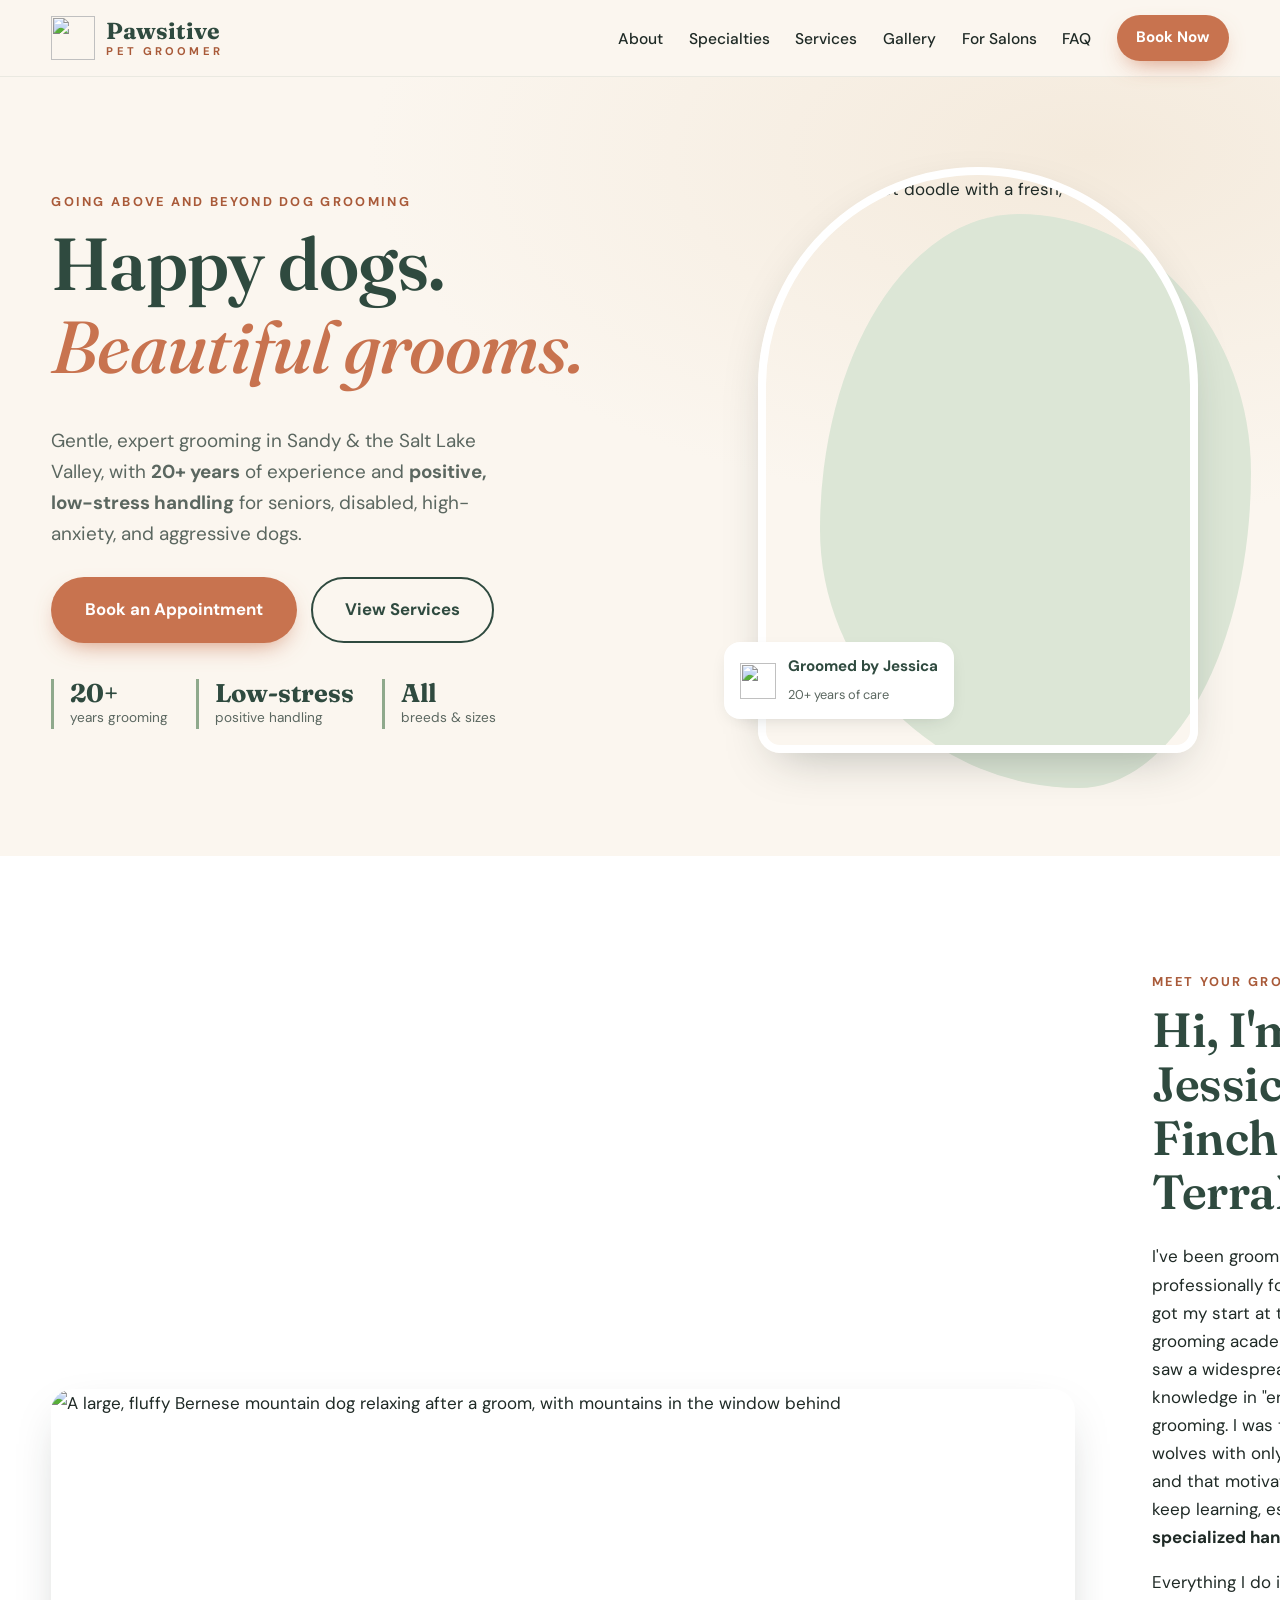
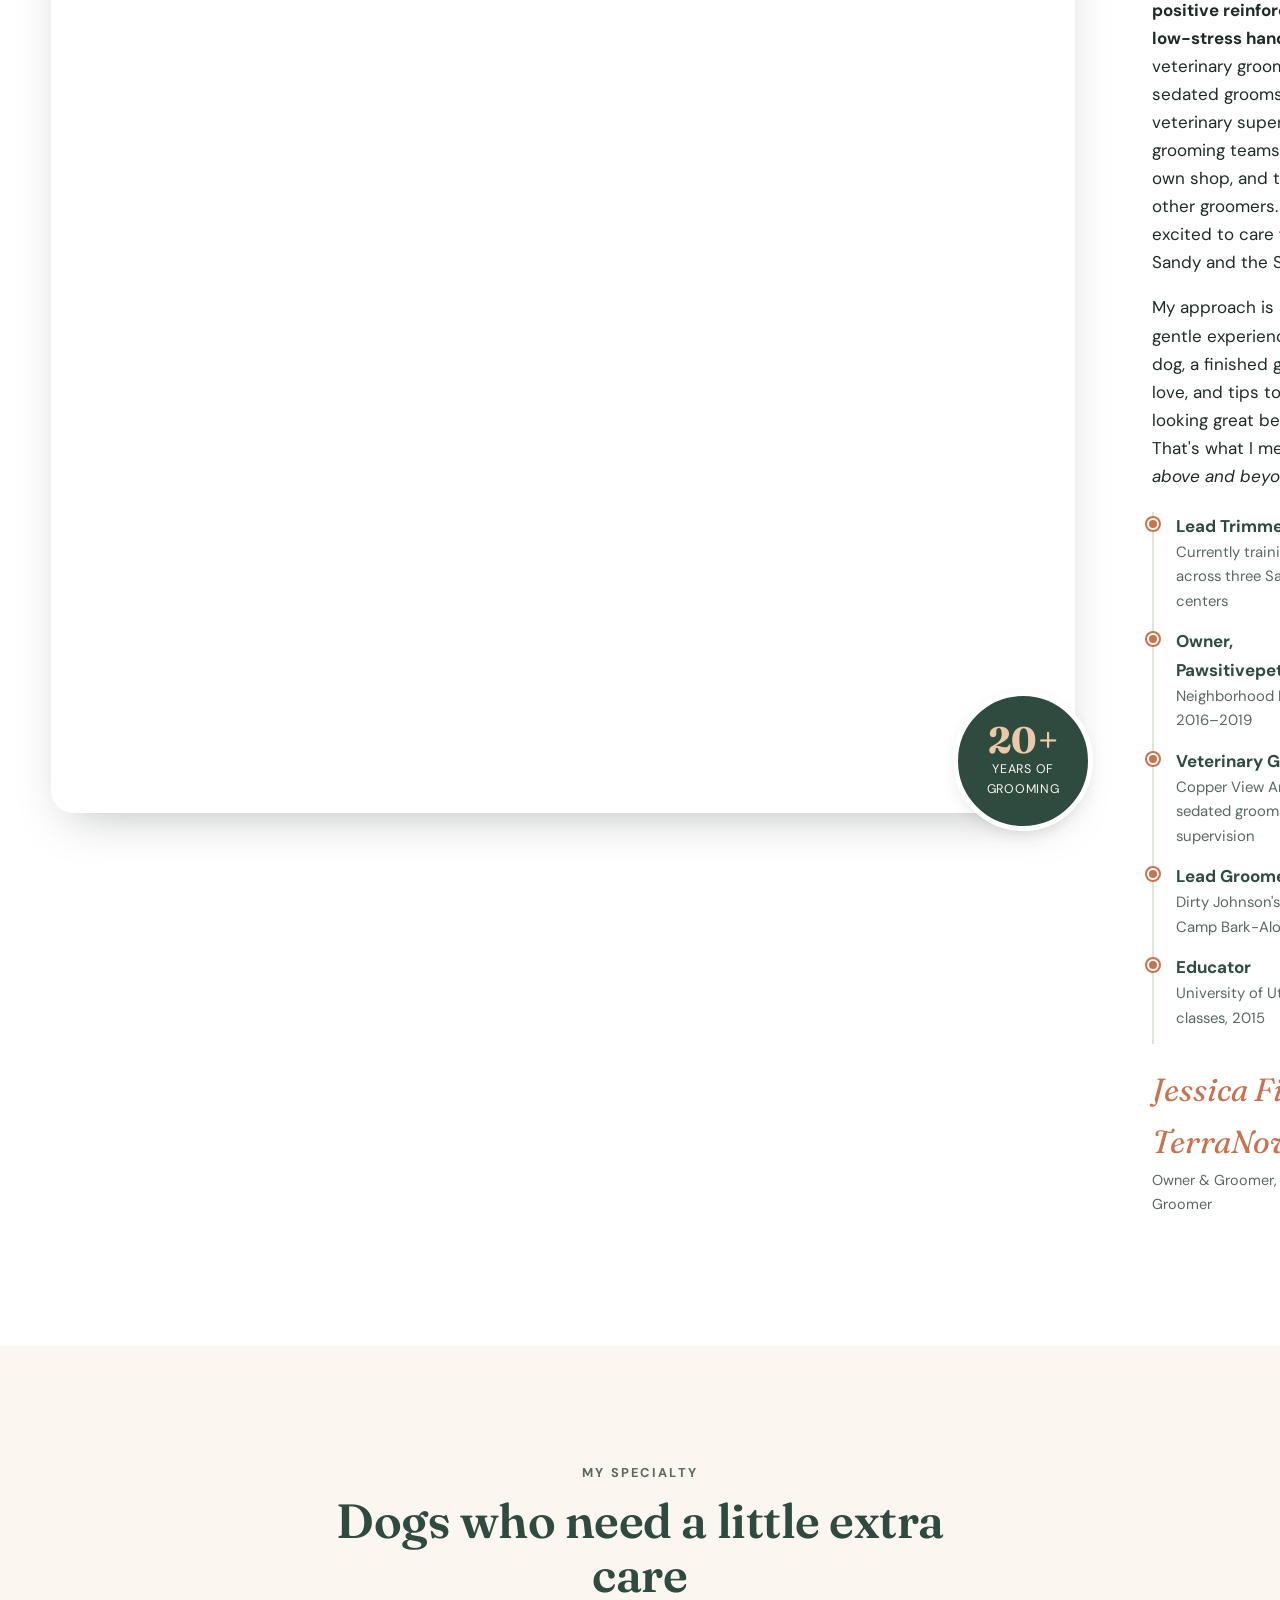
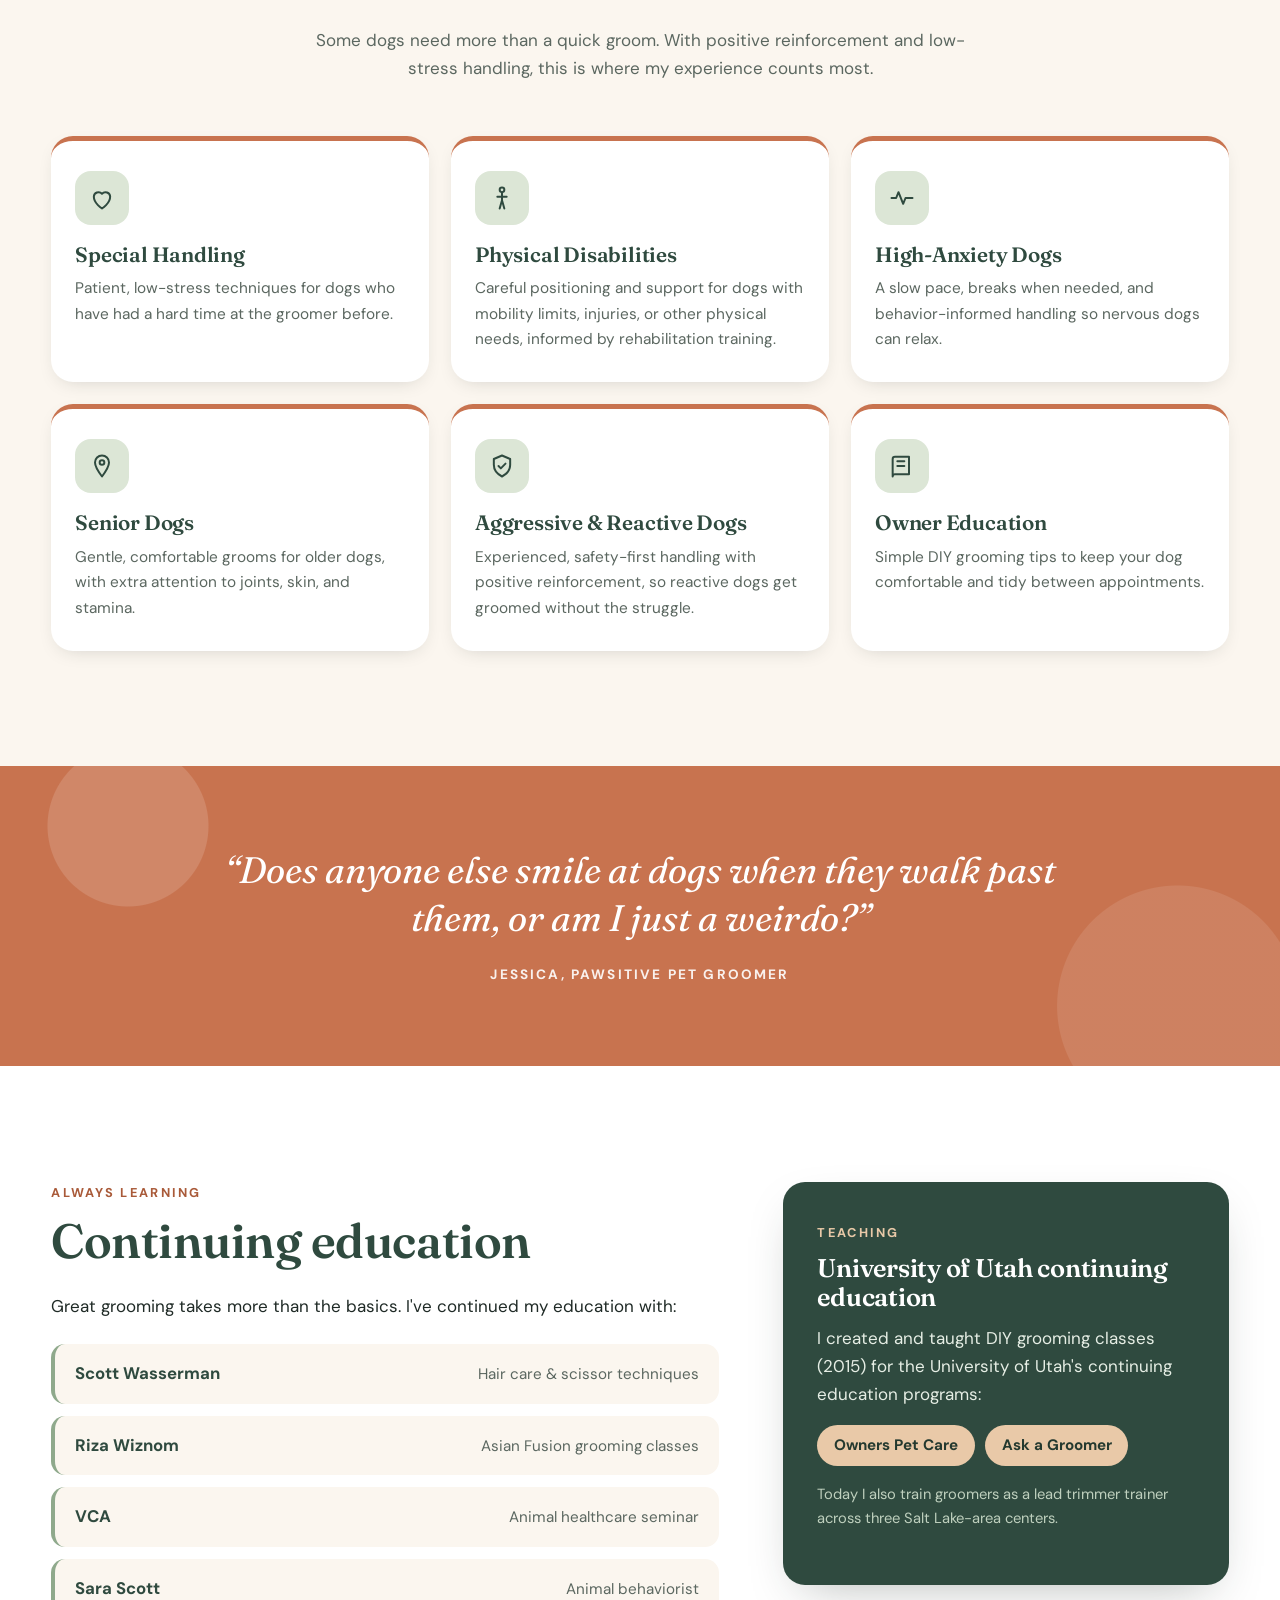
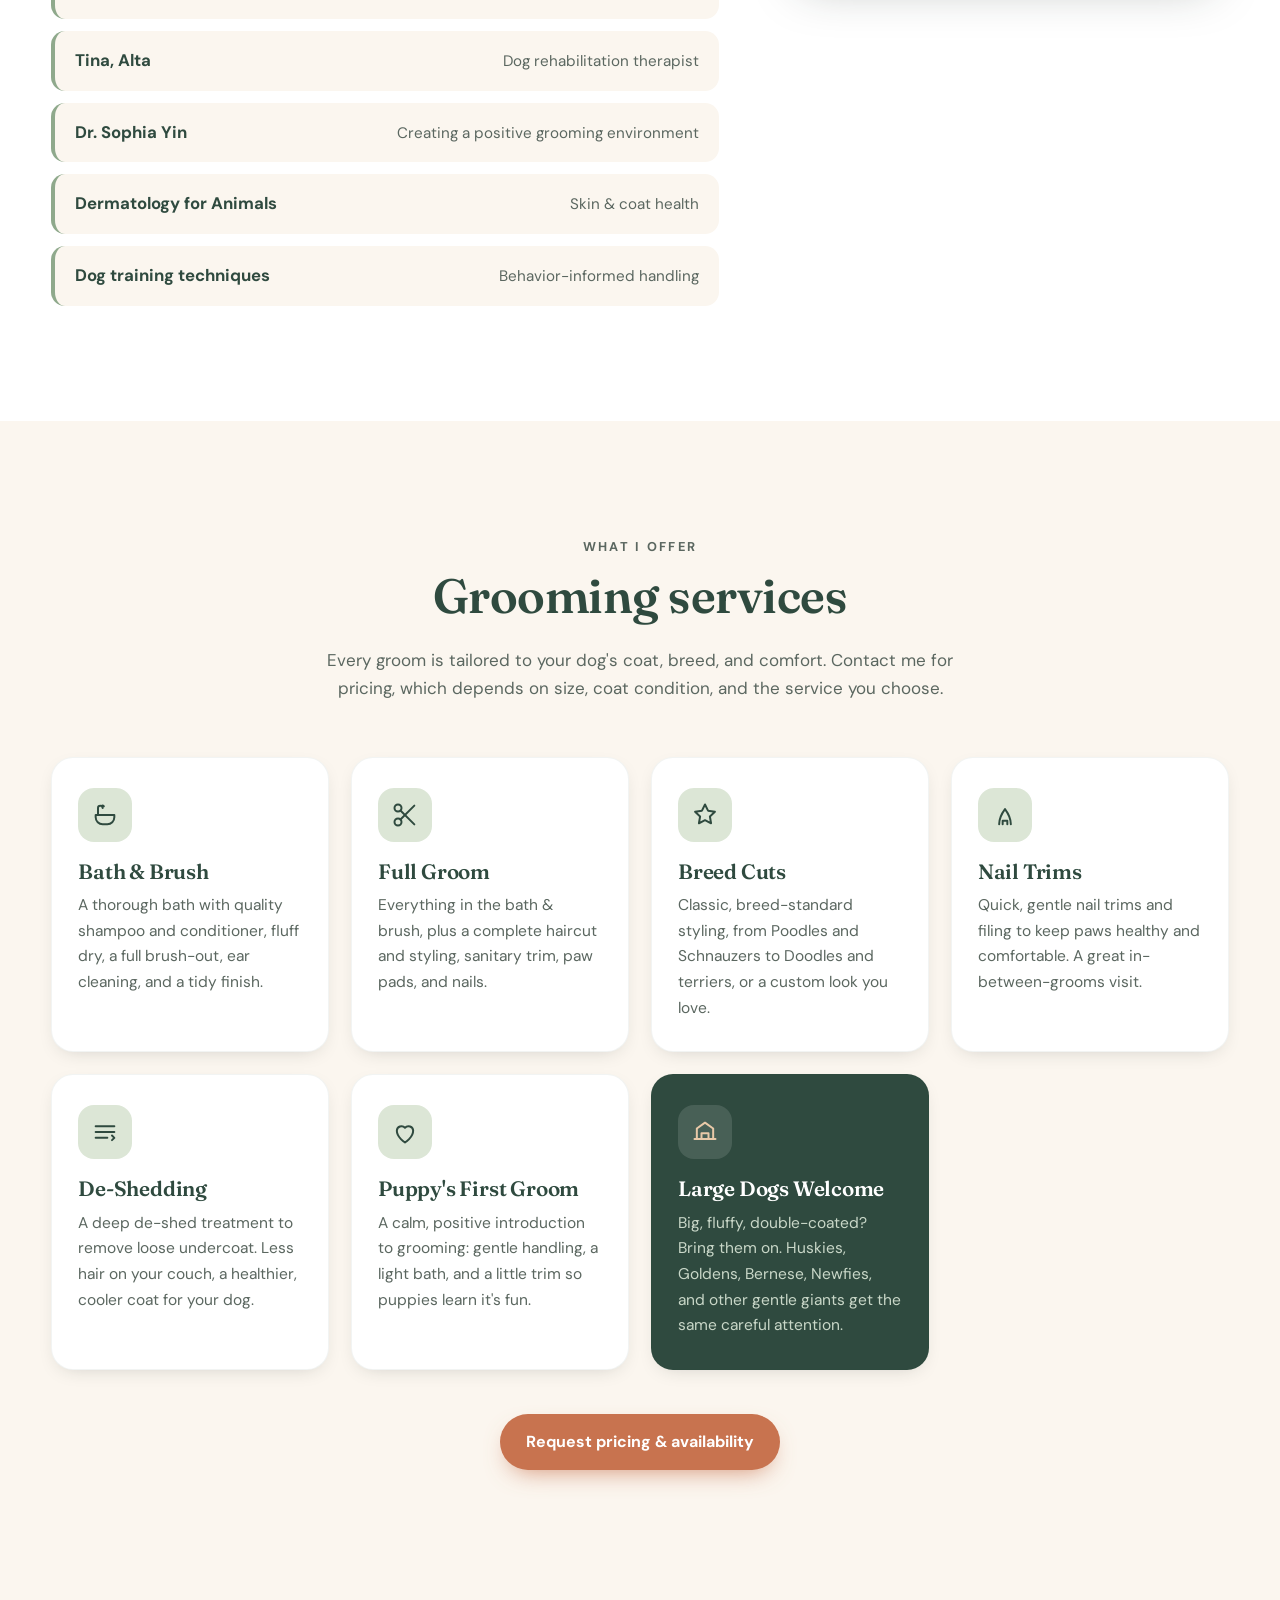
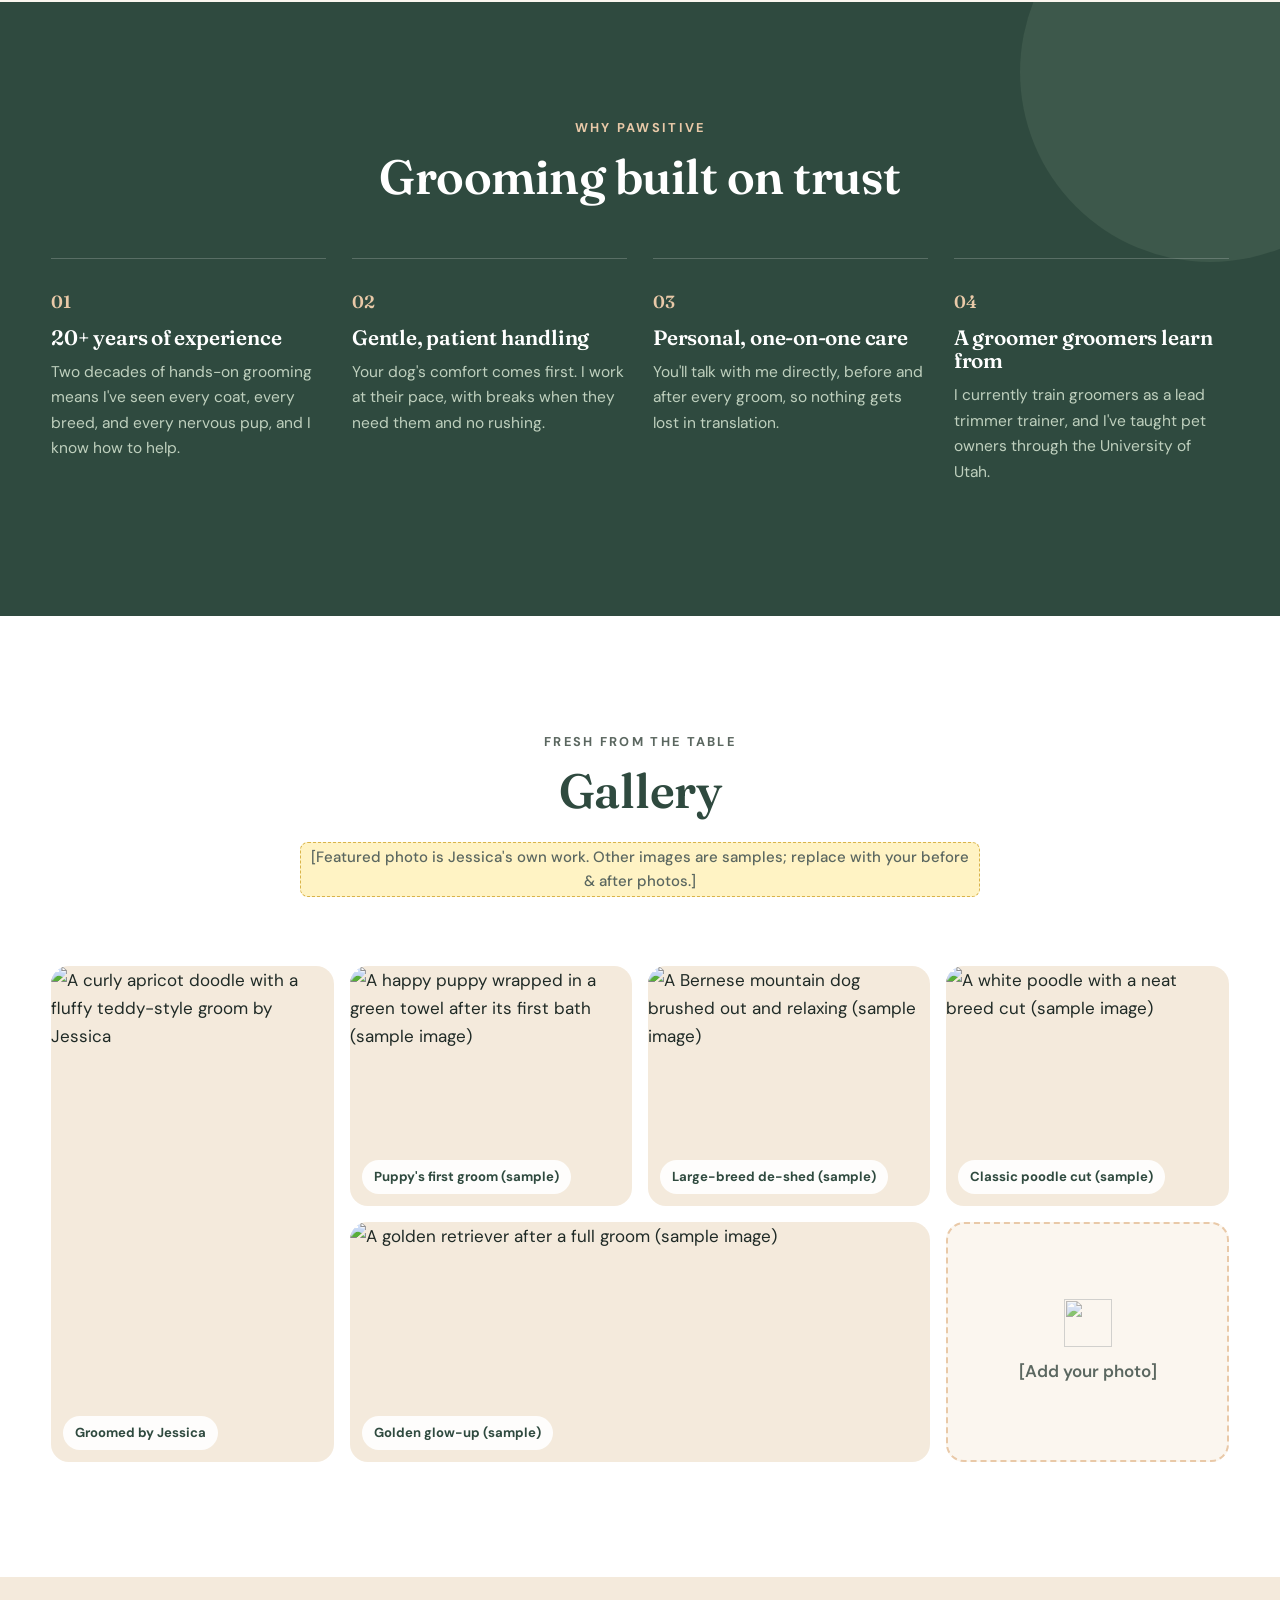
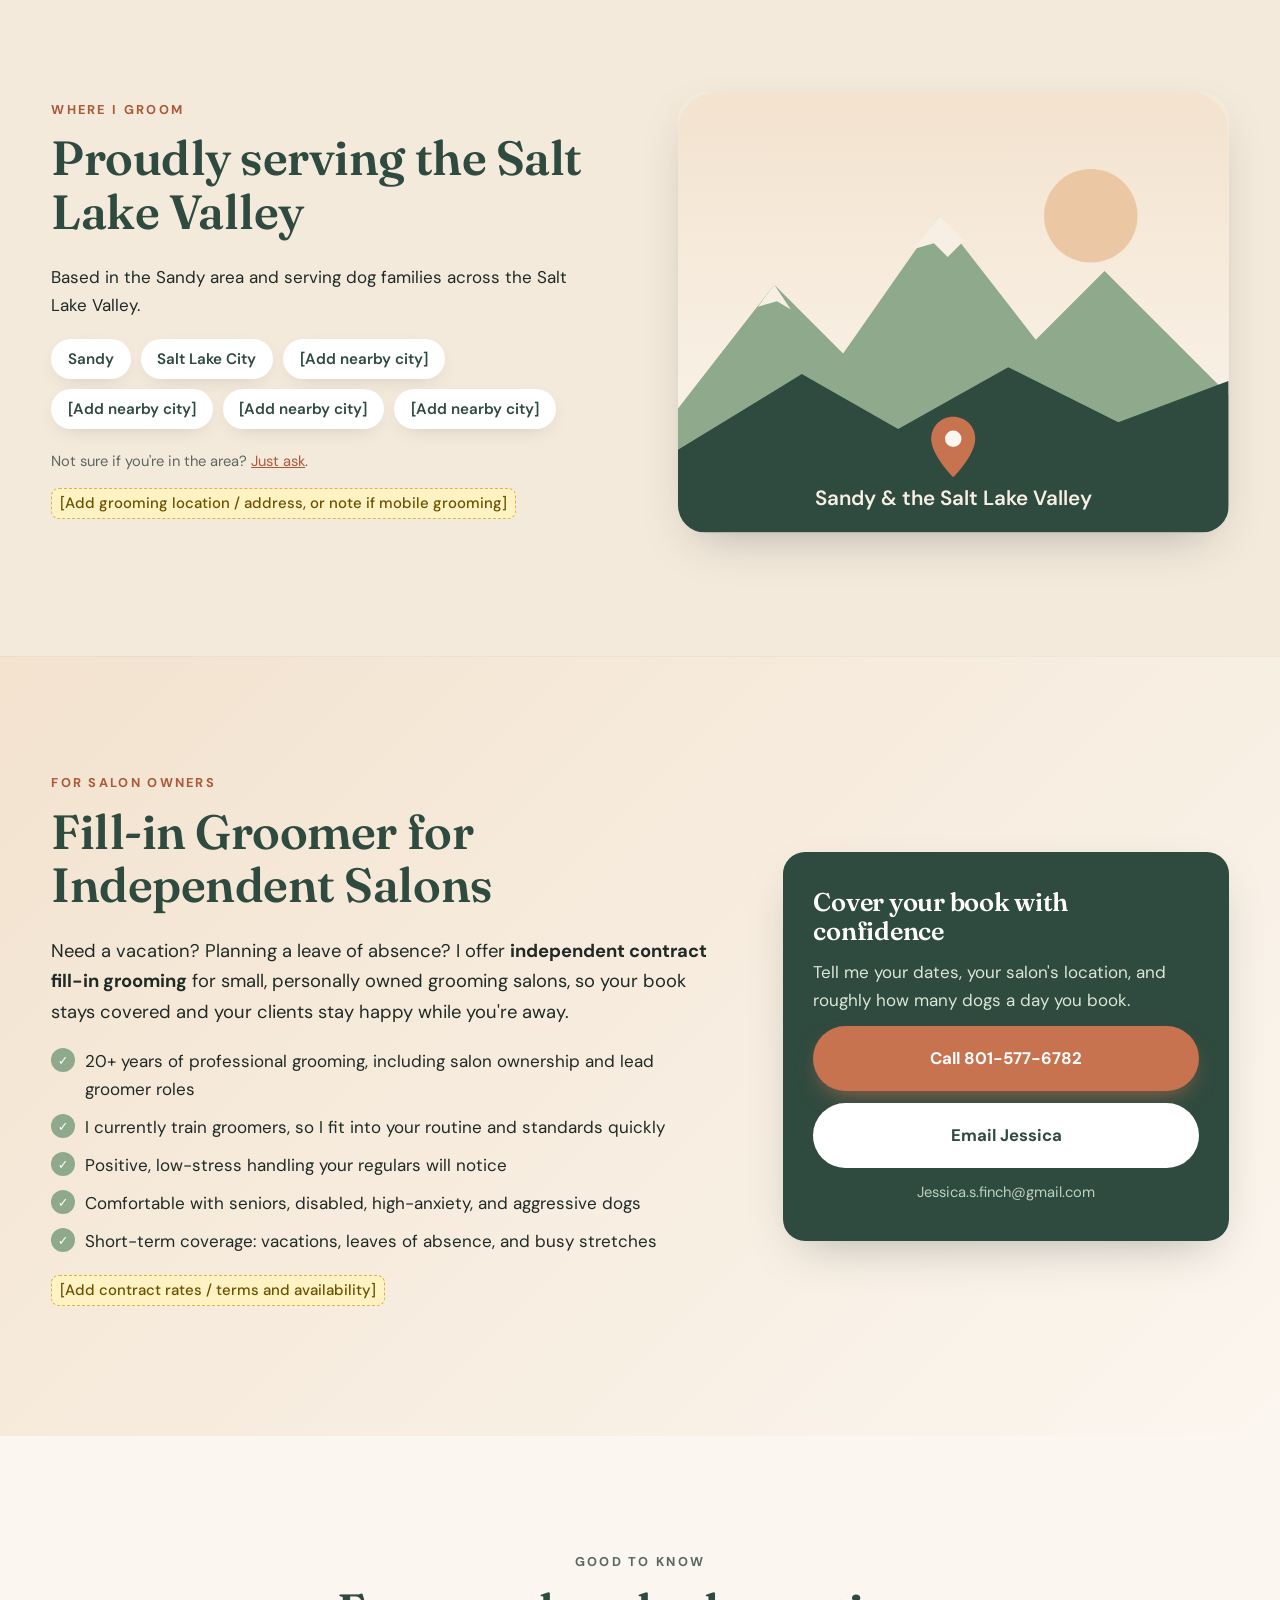
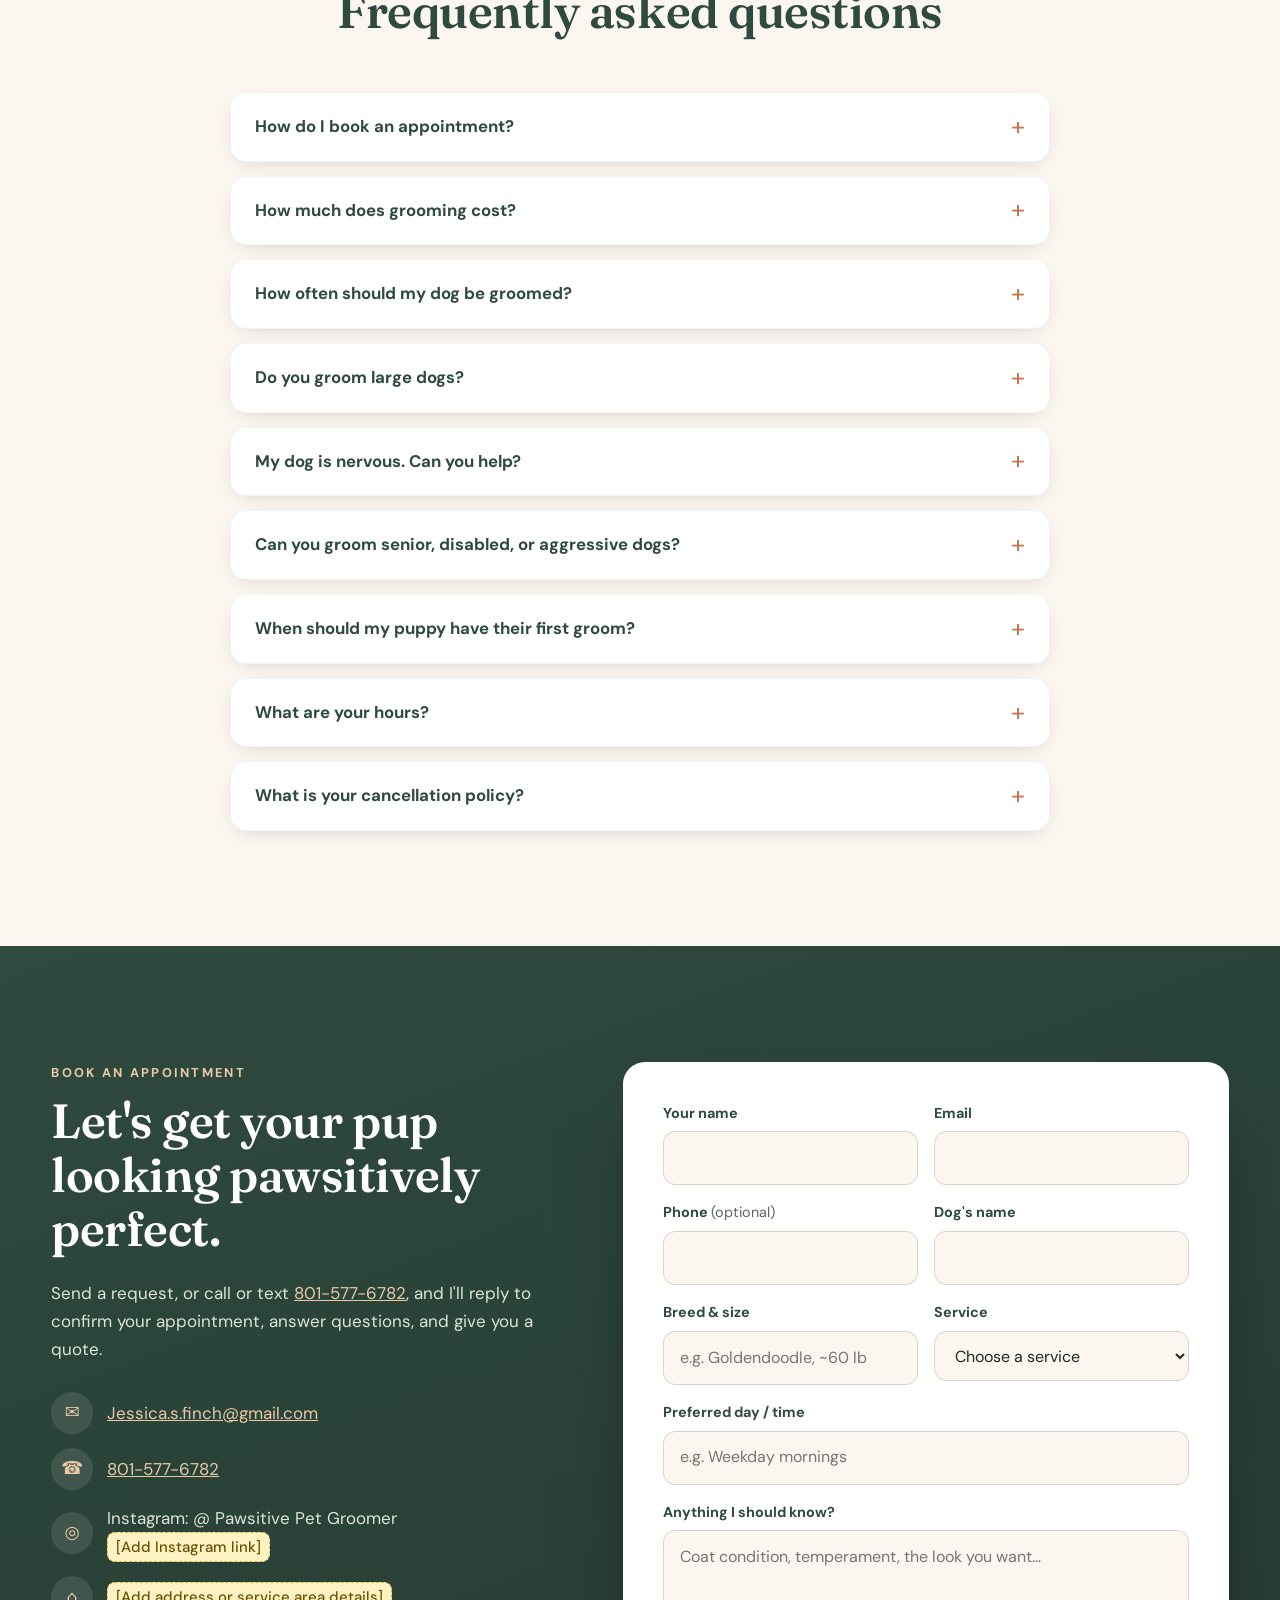
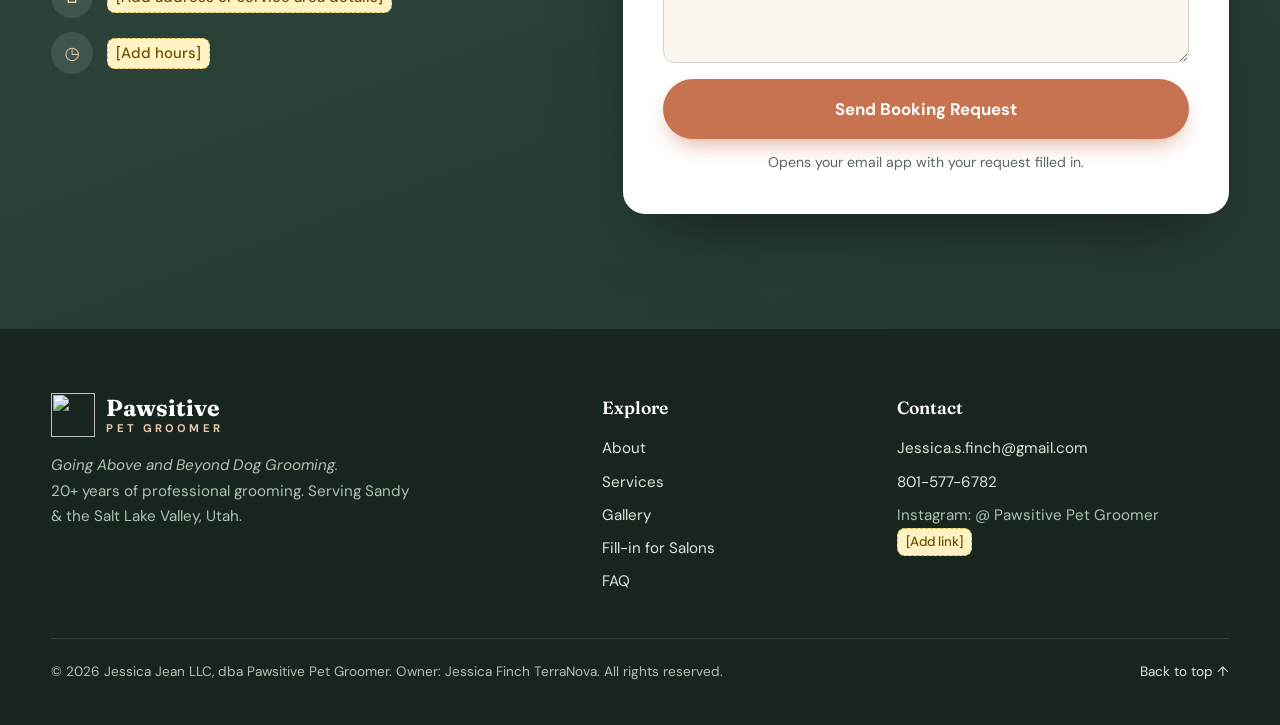
==== index.html @ b9b74ee2 "Add files via upload" ====
<!doctype html>
<html lang="en">
<head>
  <meta charset="utf-8">
  <meta name="viewport" content="width=device-width, initial-scale=1">
  <title>Pawsitive Pet Groomer | Professional Dog Grooming in Salt Lake City &amp; Sandy, Utah</title>
  <meta name="description" content="Pawsitive Pet Groomer by Jessica Jean LLC. Going Above and Beyond Dog Grooming. 20+ years of professional dog grooming with positive, low-stress handling for seniors, disabled, high-anxiety, and aggressive dogs. Fill-in grooming for independent salons. Serving the Salt Lake Valley and Sandy, Utah. Bath and brush, full grooms, breed cuts, nail trims, de-shedding, and puppy's first groom.">
  <meta name="theme-color" content="#2F4A3F">
  <meta property="og:title" content="Pawsitive Pet Groomer: Dog Grooming in Salt Lake City &amp; Sandy, UT">
  <meta property="og:description" content="Going Above and Beyond Dog Grooming. 20+ years of professional grooming, serving the Salt Lake Valley.">
  <meta property="og:image" content="assets/img/doodle.webp">
  <meta property="og:type" content="website">
  <link rel="icon" href="favicon.svg" type="image/svg+xml">
  <link rel="preconnect" href="https://fonts.googleapis.com">
  <link rel="preconnect" href="https://fonts.gstatic.com" crossorigin>
  <link href="https://fonts.googleapis.com/css2?family=Fraunces:ital,opsz,wght@0,9..144,500;0,9..144,600;0,9..144,700;1,9..144,500&family=DM+Sans:wght@400;500;600;700&display=swap" rel="stylesheet">
  <link rel="preload" as="image" href="assets/img/doodle.webp">
  <link rel="stylesheet" href="styles.css">
  <script type="application/ld+json">
  {
    "@context": "https://schema.org",
    "@type": "LocalBusiness",
    "name": "Pawsitive Pet Groomer",
    "legalName": "Jessica Jean LLC",
    "description": "20+ years of professional dog grooming, specializing in low-stress handling for seniors, disabled, high-anxiety, and aggressive dogs.",
    "founder": "Jessica Finch TerraNova",
    "slogan": "Going Above and Beyond Dog Grooming",
    "telephone": "+1-801-577-6782",
    "email": "Jessica.s.finch@gmail.com",
    "areaServed": ["Salt Lake City, UT", "Sandy, UT", "Salt Lake Valley, UT"],
    "image": "assets/img/doodle.webp"
  }
  </script>
</head>
<body>
  <a class="skip-link" href="#main">Skip to content</a>

  <header class="site-header" id="top">
    <div class="container nav-wrap">
      <a class="brand" href="#top" aria-label="Pawsitive Pet Groomer, home">
        <img src="assets/logo.svg" alt="" width="44" height="44">
        <span class="brand-text">
          <span class="brand-name">Pawsitive</span>
          <span class="brand-sub">Pet Groomer</span>
        </span>
      </a>
      <button class="nav-toggle" aria-expanded="false" aria-controls="site-nav" aria-label="Open menu">
        <span></span><span></span><span></span>
      </button>
      <nav id="site-nav" class="site-nav" aria-label="Main">
        <ul>
          <li><a href="#about">About</a></li>
          <li><a href="#specialties">Specialties</a></li>
          <li><a href="#services">Services</a></li>
          <li><a href="#gallery">Gallery</a></li>
                    <li><a href="#fill-in">For Salons</a></li>
          <li><a href="#faq">FAQ</a></li>
          <li><a class="btn btn-sm btn-primary" href="#book">Book Now</a></li>
        </ul>
      </nav>
    </div>
  </header>

  <main id="main">
    <!-- HERO -->
    <section class="hero">
      <div class="container hero-grid">
        <div class="hero-copy reveal">
          <p class="eyebrow">Going Above and Beyond Dog Grooming</p>
          <h1>Happy dogs.<br><em>Beautiful grooms.</em></h1>
          <p class="lead">Gentle, expert grooming in Sandy &amp; the Salt Lake Valley, with <strong>20+ years</strong> of experience and <strong>positive, low-stress handling</strong> for seniors, disabled, high-anxiety, and aggressive dogs.</p>
          <div class="hero-ctas">
            <a class="btn btn-primary btn-lg" href="#book">Book an Appointment</a>
            <a class="btn btn-ghost btn-lg" href="#services">View Services</a>
          </div>
          <ul class="hero-badges" aria-label="Highlights">
            <li><span class="badge-num">20+</span><span class="badge-label">years grooming</span></li>
            <li><span class="badge-num">Low-stress</span><span class="badge-label">positive handling</span></li>
            <li><span class="badge-num">All</span><span class="badge-label">breeds &amp; sizes</span></li>
          </ul>
        </div>
        <div class="hero-media reveal">
          <div class="hero-blob" aria-hidden="true"></div>
          <img src="assets/img/doodle.webp" width="720" height="1280" alt="A curly apricot doodle with a fresh, fluffy groom by Jessica" fetchpriority="high">
          <div class="hero-card" aria-hidden="true">
            <img src="assets/logo.svg" alt="" width="36" height="36">
            <div><strong>Groomed by Jessica</strong><span>20+ years of care</span></div>
          </div>
        </div>
      </div>
    </section>

    <!-- ABOUT -->
    <section class="section about" id="about">
      <div class="container about-grid">
        <div class="about-media reveal">
          <img src="assets/img/bernese.webp" width="1024" height="1024" loading="lazy" alt="A large, fluffy Bernese mountain dog relaxing after a groom, with mountains in the window behind">
          <div class="years-stamp" aria-hidden="true"><span>20+</span>years of<br>grooming</div>
        </div>
        <div class="about-copy reveal">
          <p class="eyebrow">Meet your groomer</p>
          <h2>Hi, I'm Jessica Finch TerraNova.</h2>
          <p>I've been grooming dogs professionally for <strong>20+ years</strong>. I got my start at the PetSmart grooming academy, where I saw a widespread lack of knowledge in "entry-level" grooming. I was thrown to the wolves with only the basics, and that motivated me to keep learning, especially in <strong>specialized handling</strong>.</p>
          <p>Everything I do is built on <strong>positive reinforcement and low-stress handling</strong>. I've done veterinary grooming, including sedated grooms under veterinary supervision, led grooming teams, owned my own shop, and today I train other groomers. Now I'm excited to care for the dogs of Sandy and the Salt Lake Valley.</p>
          <p>My approach is simple: a calm, gentle experience for your dog, a finished groom you'll love, and tips to keep them looking great between visits. That's what I mean by <em>going above and beyond</em>.</p>
          <ul class="timeline" aria-label="Career highlights">
            <li><strong>Lead Trimmer Trainer</strong><span>Currently training groomers across three Salt Lake-area centers</span></li>
            <li><strong>Owner, Pawsitivepetgroomer LLC</strong><span>Neighborhood Pet Pawlor, 2016–2019</span></li>
            <li><strong>Veterinary Groomer</strong><span>Copper View Animal Hospital: sedated grooms under vet supervision</span></li>
            <li><strong>Lead Groomer</strong><span>Dirty Johnson's Dog Wash and Camp Bark-Alot</span></li>
            <li><strong>Educator</strong><span>University of Utah DIY Grooming classes, 2015</span></li>
          </ul>
          <p class="signature">Jessica Finch TerraNova</p>
          <p class="sig-sub">Owner &amp; Groomer, Pawsitive Pet Groomer</p>
        </div>
      </div>
    </section>

    <!-- SPECIALTIES -->
    <section class="section specialties" id="specialties">
      <div class="container">
        <div class="section-head reveal">
          <p class="eyebrow">My specialty</p>
          <h2>Dogs who need a little extra care</h2>
          <p>Some dogs need more than a quick groom. With positive reinforcement and low-stress handling, this is where my experience counts most.</p>
        </div>
        <div class="spec-grid">
          <article class="spec-card reveal"><div class="icon" aria-hidden="true"><svg viewBox="0 0 24 24"><path d="M12 21s-7-4.4-7-10a4 4 0 0 1 7-2.6A4 4 0 0 1 19 11c0 5.6-7 10-7 10z"/></svg></div><h3>Special Handling</h3><p>Patient, low-stress techniques for dogs who have had a hard time at the groomer before.</p></article>
          <article class="spec-card reveal"><div class="icon" aria-hidden="true"><svg viewBox="0 0 24 24"><circle cx="12" cy="5" r="2"/><path d="M12 8v6M8 11h8M10 21l2-7 2 7"/></svg></div><h3>Physical Disabilities</h3><p>Careful positioning and support for dogs with mobility limits, injuries, or other physical needs, informed by rehabilitation training.</p></article>
          <article class="spec-card reveal"><div class="icon" aria-hidden="true"><svg viewBox="0 0 24 24"><path d="M3 12h4l2-5 4 10 2-5h6"/></svg></div><h3>High-Anxiety Dogs</h3><p>A slow pace, breaks when needed, and behavior-informed handling so nervous dogs can relax.</p></article>
          <article class="spec-card reveal"><div class="icon" aria-hidden="true"><svg viewBox="0 0 24 24"><path d="M12 3a6 6 0 0 0-6 6c0 4 6 12 6 12s6-8 6-12a6 6 0 0 0-6-6z"/><circle cx="12" cy="9" r="2"/></svg></div><h3>Senior Dogs</h3><p>Gentle, comfortable grooms for older dogs, with extra attention to joints, skin, and stamina.</p></article>
          <article class="spec-card reveal"><div class="icon" aria-hidden="true"><svg viewBox="0 0 24 24"><path d="M12 3l7 3v5c0 5-3 8-7 10-4-2-7-5-7-10V6z"/><path d="M9 12l2 2 4-4"/></svg></div><h3>Aggressive &amp; Reactive Dogs</h3><p>Experienced, safety-first handling with positive reinforcement, so reactive dogs get groomed without the struggle.</p></article>
          <article class="spec-card reveal"><div class="icon" aria-hidden="true"><svg viewBox="0 0 24 24"><path d="M4 19V6a2 2 0 0 1 2-2h12v15H6a2 2 0 0 0-2 2zM8 8h6M8 12h6"/></svg></div><h3>Owner Education</h3><p>Simple DIY grooming tips to keep your dog comfortable and tidy between appointments.</p></article>
        </div>
      </div>
    </section>

    <!-- QUOTE -->
    <section class="quote-band" aria-label="A note from Jessica">
      <div class="container reveal">
        <blockquote>
          <p>&ldquo;Does anyone else smile at dogs when they walk past them, or am I just a weirdo?&rdquo;</p>
          <footer>Jessica, Pawsitive Pet Groomer</footer>
        </blockquote>
      </div>
    </section>

    <!-- EDUCATION -->
    <section class="section education" id="education">
      <div class="container edu-grid">
        <div class="reveal">
          <p class="eyebrow">Always learning</p>
          <h2>Continuing education</h2>
          <p>Great grooming takes more than the basics. I've continued my education with:</p>
          <ul class="edu-list">
            <li><strong>Scott Wasserman</strong><span>Hair care &amp; scissor techniques</span></li>
            <li><strong>Riza Wiznom</strong><span>Asian Fusion grooming classes</span></li>
            <li><strong>VCA</strong><span>Animal healthcare seminar</span></li>
            <li><strong>Sara Scott</strong><span>Animal behaviorist</span></li>
            <li><strong>Tina, Alta</strong><span>Dog rehabilitation therapist</span></li>
            <li><strong>Dr. Sophia Yin</strong><span>Creating a positive grooming environment</span></li>
            <li><strong>Dermatology for Animals</strong><span>Skin &amp; coat health</span></li>
            <li><strong>Dog training techniques</strong><span>Behavior-informed handling</span></li>
          </ul>
        </div>
        <div class="teach-card reveal">
          <p class="eyebrow">Teaching</p>
          <h3>University of Utah continuing education</h3>
          <p>I created and taught DIY grooming classes (2015) for the University of Utah's continuing education programs:</p>
          <div class="class-pills"><span>Owners Pet Care</span><span>Ask a Groomer</span></div>
          <p class="small">Today I also train groomers as a lead trimmer trainer across three Salt Lake-area centers.</p>
        </div>
      </div>
    </section>

    <!-- SERVICES -->
    <section class="section services" id="services">
      <div class="container">
        <div class="section-head reveal">
          <p class="eyebrow">What I offer</p>
          <h2>Grooming services</h2>
          <p>Every groom is tailored to your dog's coat, breed, and comfort. Contact me for pricing, which depends on size, coat condition, and the service you choose.</p>
        </div>
        <div class="service-grid">
          <article class="service-card reveal">
            <div class="icon" aria-hidden="true"><svg viewBox="0 0 24 24"><path d="M4 12h16v2a6 6 0 0 1-6 6h-4a6 6 0 0 1-6-6v-2zM6 12V6a2 2 0 0 1 4 0M9 4.5c.5-.5 1.5-.5 2 0"/></svg></div>
            <h3>Bath &amp; Brush</h3>
            <p>A thorough bath with quality shampoo and conditioner, fluff dry, a full brush-out, ear cleaning, and a tidy finish.</p>
          </article>
          <article class="service-card reveal">
            <div class="icon" aria-hidden="true"><svg viewBox="0 0 24 24"><circle cx="6" cy="6" r="3"/><circle cx="6" cy="18" r="3"/><path d="M8.1 8.1 20 20M8.1 15.9 20 4"/></svg></div>
            <h3>Full Groom</h3>
            <p>Everything in the bath &amp; brush, plus a complete haircut and styling, sanitary trim, paw pads, and nails.</p>
          </article>
          <article class="service-card reveal">
            <div class="icon" aria-hidden="true"><svg viewBox="0 0 24 24"><path d="M12 3l2.6 5.3 5.9.9-4.3 4.1 1 5.8L12 16.4 6.8 19.1l1-5.8L3.5 9.2l5.9-.9z"/></svg></div>
            <h3>Breed Cuts</h3>
            <p>Classic, breed-standard styling, from Poodles and Schnauzers to Doodles and terriers, or a custom look you love.</p>
          </article>
          <article class="service-card reveal">
            <div class="icon" aria-hidden="true"><svg viewBox="0 0 24 24"><path d="M7 20c0-5 2-9 5-13 3 4 5 8 5 13M10 20v-3h4v3"/></svg></div>
            <h3>Nail Trims</h3>
            <p>Quick, gentle nail trims and filing to keep paws healthy and comfortable. A great in-between-grooms visit.</p>
          </article>
          <article class="service-card reveal">
            <div class="icon" aria-hidden="true"><svg viewBox="0 0 24 24"><path d="M4 7h16M4 12h16M4 17h10M18 15l2 2-2 2"/></svg></div>
            <h3>De-Shedding</h3>
            <p>A deep de-shed treatment to remove loose undercoat. Less hair on your couch, a healthier, cooler coat for your dog.</p>
          </article>
          <article class="service-card reveal">
            <div class="icon" aria-hidden="true"><svg viewBox="0 0 24 24"><path d="M12 21s-7-4.4-7-10a4 4 0 0 1 7-2.6A4 4 0 0 1 19 11c0 5.6-7 10-7 10z"/></svg></div>
            <h3>Puppy's First Groom</h3>
            <p>A calm, positive introduction to grooming: gentle handling, a light bath, and a little trim so puppies learn it's fun.</p>
          </article>
          <article class="service-card service-card-feature reveal">
            <div class="icon" aria-hidden="true"><svg viewBox="0 0 24 24"><path d="M3 18h18M5 18V9l7-5 7 5v9M9 18v-5h6v5"/></svg></div>
            <h3>Large Dogs Welcome</h3>
            <p>Big, fluffy, double-coated? Bring them on. Huskies, Goldens, Bernese, Newfies, and other gentle giants get the same careful attention.</p>
          </article>
        </div>
        <p class="services-cta reveal"><a class="btn btn-primary" href="#book">Request pricing &amp; availability</a></p>
      </div>
    </section>

    <!-- WHY -->
    <section class="section why" id="why">
      <div class="container">
        <div class="section-head light reveal">
          <p class="eyebrow">Why Pawsitive</p>
          <h2>Grooming built on trust</h2>
        </div>
        <div class="why-grid">
          <div class="why-item reveal"><span class="why-num">01</span><h3>20+ years of experience</h3><p>Two decades of hands-on grooming means I've seen every coat, every breed, and every nervous pup, and I know how to help.</p></div>
          <div class="why-item reveal"><span class="why-num">02</span><h3>Gentle, patient handling</h3><p>Your dog's comfort comes first. I work at their pace, with breaks when they need them and no rushing.</p></div>
          <div class="why-item reveal"><span class="why-num">03</span><h3>Personal, one-on-one care</h3><p>You'll talk with me directly, before and after every groom, so nothing gets lost in translation.</p></div>
          <div class="why-item reveal"><span class="why-num">04</span><h3>A groomer groomers learn from</h3><p>I currently train groomers as a lead trimmer trainer, and I've taught pet owners through the University of Utah.</p></div>
        </div>
      </div>
    </section>

    <!-- GALLERY -->
    <section class="section gallery" id="gallery">
      <div class="container">
        <div class="section-head reveal">
          <p class="eyebrow">Fresh from the table</p>
          <h2>Gallery</h2>
          <p class="placeholder-note">[Featured photo is Jessica's own work. Other images are samples; replace with your before &amp; after photos.]</p>
        </div>
        <div class="gallery-grid">
          <figure class="g-item g-tall reveal"><img src="assets/img/doodle.webp" width="720" height="1280" loading="lazy" alt="A curly apricot doodle with a fluffy teddy-style groom by Jessica"><figcaption>Groomed by Jessica</figcaption></figure>
          <figure class="g-item reveal"><img src="assets/img/puppy.webp" width="1024" height="1024" loading="lazy" alt="A happy puppy wrapped in a green towel after its first bath (sample image)"><figcaption>Puppy's first groom (sample)</figcaption></figure>
          <figure class="g-item reveal"><img src="assets/img/bernese.webp" width="1024" height="1024" loading="lazy" alt="A Bernese mountain dog brushed out and relaxing (sample image)"><figcaption>Large-breed de-shed (sample)</figcaption></figure>
          <figure class="g-item g-wide reveal"><img src="assets/img/hero-golden.webp" width="1024" height="768" loading="lazy" alt="A golden retriever after a full groom (sample image)"><figcaption>Golden glow-up (sample)</figcaption></figure>
          <figure class="g-item reveal"><img src="assets/img/poodle.webp" width="1024" height="1024" loading="lazy" alt="A white poodle with a neat breed cut (sample image)"><figcaption>Classic poodle cut (sample)</figcaption></figure>
          <figure class="g-item g-placeholder reveal" aria-label="Photo placeholder"><div><img src="assets/logo.svg" alt="" width="48" height="48"><span>[Add your photo]</span></div></figure>
        </div>
      </div>
    </section>

    <!-- AREA -->
    <section class="section area" id="area">
      <div class="container area-grid">
        <div class="area-copy reveal">
          <p class="eyebrow">Where I groom</p>
          <h2>Proudly serving the Salt Lake Valley</h2>
          <p>Based in the Sandy area and serving dog families across the Salt Lake Valley.</p>
          <ul class="area-list">
            <li>Sandy</li><li>Salt Lake City</li><li>[Add nearby city]</li><li>[Add nearby city]</li><li>[Add nearby city]</li><li>[Add nearby city]</li>
          </ul>
          <p class="small">Not sure if you're in the area? <a href="#book">Just ask</a>.</p>
          <p class="placeholder-note">[Add grooming location / address, or note if mobile grooming]</p>
        </div>
        <div class="area-map reveal" aria-hidden="true">
          <svg viewBox="0 0 400 320" class="mountains">
            <defs><linearGradient id="sky" x1="0" x2="0" y1="0" y2="1"><stop offset="0" stop-color="#F3E3CF"/><stop offset="1" stop-color="#FBF6EF"/></linearGradient></defs>
            <rect width="400" height="320" rx="28" fill="url(#sky)"/>
            <circle cx="300" cy="90" r="34" fill="#E9B98F" opacity=".7"/>
            <path d="M0 230 L70 140 L120 190 L190 90 L260 180 L310 130 L400 220 L400 320 L0 320Z" fill="#8FA98C"/>
            <path d="M190 90 L172 114 L186 110 L196 120 L208 108 Z M70 140 L58 156 L72 152 L82 158Z" fill="#F7EFE4"/>
            <path d="M0 260 L90 205 L160 245 L240 200 L320 240 L400 210 L400 320 L0 320Z" fill="#2F4A3F"/>
            <g transform="translate(184 236)"><path d="M16 0C7 0 0 7 0 16c0 12 16 28 16 28s16-16 16-28C32 7 25 0 16 0z" fill="#C8734F"/><circle cx="16" cy="16" r="6" fill="#FBF6EF"/></g>
            <text x="200" y="300" text-anchor="middle" font-family="DM Sans, sans-serif" font-size="15" font-weight="600" fill="#F7EFE4">Sandy &amp; the Salt Lake Valley</text>
          </svg>
        </div>
      </div>
    </section>

    <!-- FILL-IN -->
    <section class="section fillin" id="fill-in">
      <div class="container fillin-grid">
        <div class="reveal">
          <p class="eyebrow">For salon owners</p>
          <h2>Fill-in Groomer for Independent Salons</h2>
          <p class="lead-dark">Need a vacation? Planning a leave of absence? I offer <strong>independent contract fill-in grooming</strong> for small, personally owned grooming salons, so your book stays covered and your clients stay happy while you're away.</p>
          <ul class="check-list">
            <li>20+ years of professional grooming, including salon ownership and lead groomer roles</li>
            <li>I currently train groomers, so I fit into your routine and standards quickly</li>
            <li>Positive, low-stress handling your regulars will notice</li>
            <li>Comfortable with seniors, disabled, high-anxiety, and aggressive dogs</li>
            <li>Short-term coverage: vacations, leaves of absence, and busy stretches</li>
          </ul>
          <p class="placeholder-note">[Add contract rates / terms and availability]</p>
        </div>
        <aside class="fillin-card reveal" aria-label="Contact Jessica about fill-in grooming">
          <h3>Cover your book with confidence</h3>
          <p>Tell me your dates, your salon's location, and roughly how many dogs a day you book.</p>
          <a class="btn btn-primary btn-lg btn-block" href="tel:+18015776782">Call 801-577-6782</a>
          <a class="btn btn-light btn-lg btn-block" href="mailto:Jessica.s.finch@gmail.com?subject=Fill-in%20grooming%20inquiry">Email Jessica</a>
          <p class="small">Jessica.s.finch@gmail.com</p>
        </aside>
      </div>
    </section>

    <!-- FAQ -->
    <section class="section faq" id="faq">
      <div class="container narrow">
        <div class="section-head reveal">
          <p class="eyebrow">Good to know</p>
          <h2>Frequently asked questions</h2>
        </div>
        <div class="faq-list">
          <details class="reveal"><summary>How do I book an appointment?</summary><p>Use the booking form below, call or text <a href="tel:+18015776782">801-577-6782</a>, or email me at <a href="mailto:jessica.s.finch@gmail.com">Jessica.s.finch@gmail.com</a>. Share your dog's name, breed, size, and the service you're interested in, and I'll get back to you to confirm a time.</p></details>
          <details class="reveal"><summary>How much does grooming cost?</summary><p>Pricing depends on your dog's size, breed, coat condition, and the service. Reach out and I'll give you a quote. <span class="placeholder-note">[Add pricing or a "starting at" guide]</span></p></details>
          <details class="reveal"><summary>How often should my dog be groomed?</summary><p>Most dogs do well with a groom every 4 to 8 weeks, depending on coat type and lifestyle. Dogs with continuously growing coats (like Poodles and Doodles) usually benefit from the shorter end. I'm happy to recommend a schedule for your dog.</p></details>
          <details class="reveal"><summary>Do you groom large dogs?</summary><p>Absolutely. Large and giant breeds are welcome, including double-coated breeds that need a thorough de-shed.</p></details>
          <details class="reveal"><summary>My dog is nervous. Can you help?</summary><p>Yes, high-anxiety dogs are one of my specialties. I use positive reinforcement and low-stress handling, informed by training with an animal behaviorist, and I go slowly, use gentle handling, and take breaks as needed. Let me know about any sensitivities when you book.</p></details>
          <details class="reveal"><summary>Can you groom senior, disabled, or aggressive dogs?</summary><p>Yes. Seniors and dogs with physical disabilities are a big part of why I pursued specialized handling, including training with a dog rehabilitation therapist. I also have veterinary grooming experience and handle aggressive and reactive dogs safely. Tell me about your dog's needs and I'll plan the groom around their comfort.</p></details>
          <details class="reveal"><summary>When should my puppy have their first groom?</summary><p>Once your puppy has had their vaccinations, a gentle first groom is a great way to build a positive, lifelong relationship with grooming. <span class="placeholder-note">[Add your vaccination requirements]</span></p></details>
          <details class="reveal"><summary>What are your hours?</summary><p><span class="placeholder-note">[Add hours]</span></p></details>
          <details class="reveal"><summary>What is your cancellation policy?</summary><p><span class="placeholder-note">[Add cancellation / late policy]</span></p></details>
        </div>
      </div>
    </section>

    <!-- BOOK -->
    <section class="section book" id="book">
      <div class="container book-grid">
        <div class="book-copy reveal">
          <p class="eyebrow">Book an appointment</p>
          <h2>Let's get your pup looking pawsitively perfect.</h2>
          <p>Send a request, or call or text <a href="tel:+18015776782">801-577-6782</a>, and I'll reply to confirm your appointment, answer questions, and give you a quote.</p>
          <ul class="contact-list">
            <li><span class="ci" aria-hidden="true">✉</span><a href="mailto:jessica.s.finch@gmail.com">Jessica.s.finch@gmail.com</a></li>
            <li><span class="ci" aria-hidden="true">☎</span><a href="tel:+18015776782">801-577-6782</a></li>
            <li><span class="ci" aria-hidden="true">◎</span><span>Instagram: @ Pawsitive Pet Groomer <span class="placeholder-note">[Add Instagram link]</span></span></li>
            <li><span class="ci" aria-hidden="true">⌂</span><span class="placeholder-note">[Add address or service area details]</span></li>
            <li><span class="ci" aria-hidden="true">◷</span><span class="placeholder-note">[Add hours]</span></li>
          </ul>
        </div>
        <form class="book-form reveal" id="booking-form" action="mailto:jessica.s.finch@gmail.com" method="post" enctype="text/plain" novalidate>
          <div class="row">
            <div class="field"><label for="f-name">Your name</label><input id="f-name" name="name" autocomplete="name" required></div>
            <div class="field"><label for="f-email">Email</label><input id="f-email" name="email" type="email" autocomplete="email" required></div>
          </div>
          <div class="row">
            <div class="field"><label for="f-phone">Phone <span class="opt">(optional)</span></label><input id="f-phone" name="phone" type="tel" autocomplete="tel"></div>
            <div class="field"><label for="f-dog">Dog's name</label><input id="f-dog" name="dog" required></div>
          </div>
          <div class="row">
            <div class="field"><label for="f-breed">Breed &amp; size</label><input id="f-breed" name="breed" placeholder="e.g. Goldendoodle, ~60 lb" required></div>
            <div class="field"><label for="f-service">Service</label>
              <select id="f-service" name="service" required>
                <option value="">Choose a service</option>
                <option>Bath &amp; Brush</option><option>Full Groom</option><option>Breed Cut</option><option>Nail Trim</option><option>De-Shedding</option><option>Puppy's First Groom</option><option>Not sure, please advise</option>
              </select>
            </div>
          </div>
          <div class="field"><label for="f-date">Preferred day / time</label><input id="f-date" name="preferred" placeholder="e.g. Weekday mornings"></div>
          <div class="field"><label for="f-notes">Anything I should know?</label><textarea id="f-notes" name="notes" rows="4" placeholder="Coat condition, temperament, the look you want..."></textarea></div>
          <button class="btn btn-primary btn-lg btn-block" type="submit">Send Booking Request</button>
          <p class="form-hint" id="form-status" role="status" aria-live="polite">Opens your email app with your request filled in.</p>
        </form>
      </div>
    </section>
  </main>

  <footer class="site-footer">
    <div class="container footer-grid">
      <div>
        <a class="brand brand-light" href="#top"><img src="assets/logo.svg" alt="" width="44" height="44"><span class="brand-text"><span class="brand-name">Pawsitive</span><span class="brand-sub">Pet Groomer</span></span></a>
        <p class="footer-tag"><em>Going Above and Beyond Dog Grooming.</em><br>20+ years of professional grooming. Serving Sandy &amp; the Salt Lake Valley, Utah.</p>
      </div>
      <div>
        <h4>Explore</h4>
        <ul><li><a href="#about">About</a></li><li><a href="#services">Services</a></li><li><a href="#gallery">Gallery</a></li><li><a href="#fill-in">Fill-in for Salons</a></li><li><a href="#faq">FAQ</a></li></ul>
      </div>
      <div>
        <h4>Contact</h4>
        <ul><li><a href="mailto:jessica.s.finch@gmail.com">Jessica.s.finch@gmail.com</a></li><li><a href="tel:+18015776782">801-577-6782</a></li><li>Instagram: @ Pawsitive Pet Groomer <span class="placeholder-note">[Add link]</span></li></ul>
      </div>
    </div>
    <div class="container footer-bottom">
      <p>&copy; <span id="year">2026</span> Jessica Jean LLC, dba Pawsitive Pet Groomer. Owner: Jessica Finch TerraNova. All rights reserved.</p>
      <a href="#top" class="to-top">Back to top ↑</a>
    </div>
  </footer>

  <script src="main.js" defer></script>
</body>
</html>
---- styles.css ----
:root{
  --cream:#FBF6EF; --cream-2:#F4EADC; --sand:#E9C9A8; --forest:#2F4A3F; --forest-2:#24392F;
  --sage:#8FA98C; --sage-soft:#DCE6D6; --terra:#C8734F; --terra-d:#A95A39; --ink:#1F2A26; --muted:#5B6760;
  --radius:22px; --shadow:0 18px 50px -20px rgba(31,42,38,.35); --shadow-s:0 6px 20px -10px rgba(31,42,38,.25);
  --serif:"Fraunces",Georgia,serif; --sans:"DM Sans",system-ui,-apple-system,Segoe UI,Roboto,sans-serif;
}
*,*::before,*::after{box-sizing:border-box}
html{scroll-behavior:smooth;scroll-padding-top:84px}
body{margin:0;font-family:var(--sans);color:var(--ink);background:var(--cream);line-height:1.65;font-size:17px;-webkit-font-smoothing:antialiased}
img{max-width:100%;display:block}
a{color:var(--terra-d)}
a:hover{color:var(--forest)}
:focus-visible{outline:3px solid var(--terra);outline-offset:3px;border-radius:6px}
h1,h2,h3{font-family:var(--serif);line-height:1.12;color:var(--forest);margin:0 0 .5em;font-weight:600;letter-spacing:-.01em}
h1{font-size:clamp(2.6rem,6vw,4.6rem)}
h1 em{font-style:italic;color:var(--terra);font-weight:500}
h2{font-size:clamp(2rem,4vw,3rem)}
h3{font-size:1.3rem}
p{margin:0 0 1em}
.container{width:min(1180px,92%);margin-inline:auto}
.narrow{width:min(820px,92%)}
.skip-link{position:absolute;left:-999px;top:8px;background:var(--forest);color:#fff;padding:10px 16px;border-radius:8px;z-index:100}
.skip-link:focus{left:12px}
.eyebrow{font-size:.8rem;letter-spacing:.18em;text-transform:uppercase;font-weight:700;color:var(--terra-d);margin-bottom:.9em}
.placeholder-note{display:inline-block;background:#FFF3C4;color:#6B5200;border:1px dashed #D9B44A;border-radius:8px;padding:2px 8px;font-size:.88em;font-weight:500}
.small{font-size:.92rem;color:var(--muted)}

/* buttons */
.btn{display:inline-flex;align-items:center;justify-content:center;gap:.5em;font-weight:700;text-decoration:none;border-radius:999px;padding:.8em 1.5em;border:2px solid transparent;transition:transform .2s,box-shadow .2s,background .2s,color .2s;cursor:pointer;font-family:var(--sans);font-size:1rem}
.btn-primary{background:var(--terra);color:#fff;box-shadow:0 10px 24px -10px rgba(200,115,79,.8)}
.btn-primary:hover{background:var(--terra-d);color:#fff;transform:translateY(-2px)}
.btn-ghost{border-color:var(--forest);color:var(--forest)}
.btn-ghost:hover{background:var(--forest);color:#fff}
.btn-lg{padding:1em 1.9em;font-size:1.05rem}
.btn-sm{padding:.55em 1.15em;font-size:.95rem}
.btn-block{width:100%}

/* header */
.site-header{position:sticky;top:0;z-index:50;background:rgba(251,246,239,.86);backdrop-filter:saturate(1.4) blur(12px);border-bottom:1px solid rgba(47,74,63,.08)}
.nav-wrap{display:flex;align-items:center;justify-content:space-between;height:76px}
.brand{display:flex;align-items:center;gap:.7rem;text-decoration:none}
.brand-text{display:flex;flex-direction:column;line-height:1}
.brand-name{font-family:var(--serif);font-weight:700;font-size:1.45rem;color:var(--forest)}
.brand-sub{font-size:.7rem;letter-spacing:.28em;text-transform:uppercase;color:var(--terra-d);font-weight:700;margin-top:4px}
.site-nav ul{list-style:none;display:flex;gap:1.6rem;align-items:center;margin:0;padding:0}
.site-nav a:not(.btn){color:var(--ink);text-decoration:none;font-weight:500;font-size:.97rem;position:relative}
.site-nav a:not(.btn)::after{content:"";position:absolute;left:0;right:0;bottom:-4px;height:2px;background:var(--terra);transform:scaleX(0);transition:transform .25s}
.site-nav a:not(.btn):hover::after{transform:scaleX(1)}
.nav-toggle{display:none;background:none;border:0;padding:10px;cursor:pointer}
.nav-toggle span{display:block;width:24px;height:2px;background:var(--forest);margin:5px 0;transition:.3s}

/* hero */
.hero{position:relative;padding:clamp(40px,7vw,90px) 0 clamp(60px,8vw,110px);overflow:hidden;background:radial-gradient(1200px 600px at 85% 10%,var(--cream-2),transparent 60%)}
.hero-grid{display:grid;grid-template-columns:1.1fr .9fr;gap:clamp(30px,5vw,70px);align-items:center}
.lead{font-size:1.18rem;color:var(--muted);max-width:36ch}
.hero-ctas{display:flex;gap:14px;flex-wrap:wrap;margin:28px 0 36px}
.hero-badges{list-style:none;padding:0;margin:0;display:flex;gap:28px;flex-wrap:wrap}
.hero-badges li{display:flex;flex-direction:column;padding-left:16px;border-left:3px solid var(--sage)}
.badge-num{font-family:var(--serif);font-size:1.6rem;font-weight:700;color:var(--forest);line-height:1.1}
.badge-label{font-size:.85rem;color:var(--muted)}
.hero-media{position:relative;justify-self:center;width:min(440px,100%)}
.hero-media>img{position:relative;z-index:1;width:100%;aspect-ratio:4/5;object-fit:cover;object-position:center 30%;border-radius:220px 220px var(--radius) var(--radius);box-shadow:var(--shadow);border:8px solid #fff}
.hero-blob{position:absolute;inset:8% -12% -6% 14%;background:var(--sage-soft);border-radius:46% 54% 40% 60%/55% 45% 55% 45%;z-index:0}
.hero-card{position:absolute;z-index:2;left:-34px;bottom:34px;background:#fff;border-radius:16px;padding:12px 16px;display:flex;gap:12px;align-items:center;box-shadow:var(--shadow-s)}
.hero-card strong{display:block;font-size:.95rem;color:var(--forest)}
.hero-card span{font-size:.8rem;color:var(--muted)}

/* sections */
.section{padding:clamp(70px,9vw,120px) 0}
.section-head{text-align:center;max-width:680px;margin:0 auto 54px}
.section-head p{color:var(--muted)}
.section-head.light h2{color:#fff}

/* about */
.about{background:#fff}
.about-grid{display:grid;grid-template-columns:.9fr 1.1fr;gap:clamp(30px,6vw,80px);align-items:center}
.about-media{position:relative}
.about-media img{border-radius:var(--radius);aspect-ratio:1;object-fit:cover;box-shadow:var(--shadow)}
.years-stamp{position:absolute;right:-18px;bottom:-18px;width:140px;height:140px;border-radius:50%;background:var(--forest);color:var(--cream);display:flex;flex-direction:column;align-items:center;justify-content:center;text-align:center;font-size:.78rem;letter-spacing:.06em;text-transform:uppercase;box-shadow:var(--shadow-s);border:5px solid #fff}
.years-stamp span{font-family:var(--serif);font-size:2.3rem;font-weight:700;line-height:1;color:var(--sand)}
.signature{font-family:var(--serif);font-style:italic;font-size:2rem;color:var(--terra);margin:.6em 0 0}
.sig-sub{font-size:.9rem;color:var(--muted)}

/* specialties */
.specialties{background:var(--cream)}
.spec-grid{display:grid;grid-template-columns:repeat(4,1fr);gap:22px}
.spec-card{background:#fff;border-radius:var(--radius);padding:30px 24px;box-shadow:var(--shadow-s);border-top:5px solid var(--terra);transition:transform .25s}
.spec-card:hover{transform:translateY(-5px)}
.spec-card p{color:var(--muted);font-size:.96rem;margin:0}

/* quote */
.quote-band{background:var(--terra);color:#fff;padding:clamp(50px,7vw,80px) 0;text-align:center;position:relative;overflow:hidden}
.quote-band::before{content:"";position:absolute;inset:0;background:radial-gradient(circle at 10% 20%,rgba(255,255,255,.14) 0 80px,transparent 81px),radial-gradient(circle at 92% 80%,rgba(255,255,255,.1) 0 120px,transparent 121px)}
.quote-band blockquote{margin:0 auto;max-width:860px;position:relative}
.quote-band p{font-family:var(--serif);font-style:italic;font-size:clamp(1.5rem,3.2vw,2.3rem);line-height:1.3;margin:0 0 .6em}
.quote-band footer{font-size:.85rem;letter-spacing:.16em;text-transform:uppercase;font-weight:700;opacity:.9}

/* education */
.education{background:#fff}
.edu-grid{display:grid;grid-template-columns:1.2fr .8fr;gap:clamp(30px,5vw,70px);align-items:start}
.edu-list{list-style:none;padding:0;margin:24px 0 0;display:grid;gap:12px}
.edu-list li{display:flex;justify-content:space-between;gap:16px;align-items:baseline;padding:16px 20px;background:var(--cream);border-radius:14px;border-left:4px solid var(--sage)}
.edu-list strong{color:var(--forest);font-size:1.05rem}
.edu-list span{color:var(--muted);font-size:.95rem;text-align:right}
.teach-card{background:var(--forest);color:#E6EEE5;border-radius:var(--radius);padding:40px 34px;box-shadow:var(--shadow);position:sticky;top:100px}
.teach-card h3{color:#fff;font-size:1.6rem}
.teach-card .eyebrow{color:var(--sand)}
.teach-card .small{color:#BFD0BE;margin-top:16px}
.class-pills{display:flex;flex-wrap:wrap;gap:10px}
.class-pills span{background:var(--sand);color:var(--forest-2);font-weight:700;padding:.5em 1.1em;border-radius:999px;font-size:.95rem}

/* services */
.services{background:var(--cream)}
.service-grid{display:grid;grid-template-columns:repeat(auto-fill,minmax(250px,1fr));gap:22px}
.service-card{background:#fff;border-radius:var(--radius);padding:30px 26px;box-shadow:var(--shadow-s);transition:transform .25s,box-shadow .25s;border:1px solid rgba(47,74,63,.06)}
.service-card:hover{transform:translateY(-5px);box-shadow:var(--shadow)}
.service-card p{color:var(--muted);font-size:.97rem;margin:0}
.service-card-feature{background:var(--forest);color:#E6EEE5}
.service-card-feature h3{color:#fff}
.service-card-feature p{color:#C9D7C8}
.service-card-feature .icon{background:rgba(255,255,255,.12)}
.service-card-feature .icon svg{stroke:var(--sand)}
.icon{width:54px;height:54px;border-radius:16px;background:var(--sage-soft);display:grid;place-items:center;margin-bottom:18px}
.icon svg{width:28px;height:28px;fill:none;stroke:var(--forest);stroke-width:1.7;stroke-linecap:round;stroke-linejoin:round}
.services-cta{text-align:center;margin-top:44px}

/* why */
.why{background:var(--forest);color:#DCE6D6;position:relative;overflow:hidden}
.why::after{content:"";position:absolute;right:-120px;top:-120px;width:380px;height:380px;border-radius:50%;background:rgba(143,169,140,.15)}
.why .eyebrow{color:var(--sand)}
.why-grid{display:grid;grid-template-columns:repeat(4,1fr);gap:26px;position:relative;z-index:1}
.why-item{padding:28px 0 0;border-top:1px solid rgba(255,255,255,.2)}
.why-num{font-family:var(--serif);color:var(--sand);font-size:1.1rem;font-weight:600}
.why-item h3{color:#fff;margin-top:.5em}
.why-item p{font-size:.97rem;color:#BFD0BE}

/* gallery */
.gallery{background:#fff}
.gallery-grid{display:grid;grid-template-columns:repeat(4,1fr);grid-auto-rows:240px;gap:16px}
.g-item{margin:0;position:relative;border-radius:18px;overflow:hidden;background:var(--cream-2)}
.g-item img{width:100%;height:100%;object-fit:cover;transition:transform .6s}
.g-item:hover img{transform:scale(1.05)}
.g-item figcaption{position:absolute;left:12px;bottom:12px;background:rgba(255,255,255,.92);color:var(--forest);font-size:.82rem;font-weight:700;padding:6px 12px;border-radius:999px}
.g-tall{grid-row:span 2}
.g-wide{grid-column:span 2}
.g-tall img{object-position:center 25%}
.g-placeholder{display:grid;place-items:center;border:2px dashed var(--sand);background:var(--cream)}
.g-placeholder div{display:flex;flex-direction:column;align-items:center;gap:10px;color:var(--muted);font-weight:600}
.g-placeholder img{width:48px;height:48px;opacity:.7}

/* area */
.area{background:var(--cream-2)}
.area-grid{display:grid;grid-template-columns:1fr 1fr;gap:clamp(30px,6vw,80px);align-items:center}
.area-list{list-style:none;padding:0;margin:20px 0;display:flex;flex-wrap:wrap;gap:10px}
.area-list li{background:#fff;border-radius:999px;padding:.5em 1.1em;font-weight:600;color:var(--forest);box-shadow:var(--shadow-s);font-size:.95rem}
.mountains{width:100%;height:auto;border-radius:28px;box-shadow:var(--shadow)}

/* faq */
.faq{background:var(--cream)}
.faq-list{display:grid;gap:14px}
.faq details{background:#fff;border-radius:16px;padding:0 24px;box-shadow:var(--shadow-s);border:1px solid rgba(47,74,63,.06)}
.faq summary{cursor:pointer;list-style:none;padding:20px 30px 20px 0;font-weight:700;color:var(--forest);font-size:1.05rem;position:relative}
.faq summary::-webkit-details-marker{display:none}
.faq summary::after{content:"+";position:absolute;right:0;top:50%;transform:translateY(-50%);font-size:1.6rem;color:var(--terra);transition:transform .25s;font-weight:400}
.faq details[open] summary::after{transform:translateY(-50%) rotate(45deg)}
.faq details p{color:var(--muted);padding-bottom:20px;margin:0}

/* book */
.book{background:linear-gradient(160deg,var(--forest),var(--forest-2));color:#DCE6D6}
.book-grid{display:grid;grid-template-columns:.9fr 1.1fr;gap:clamp(30px,6vw,80px);align-items:start}
.book h2{color:#fff}
.book .eyebrow{color:var(--sand)}
.book a{color:var(--sand)}
.contact-list{list-style:none;padding:0;margin:28px 0 0;display:grid;gap:14px}
.contact-list li{display:flex;align-items:center;gap:14px}
.ci{width:42px;height:42px;flex:none;border-radius:50%;background:rgba(255,255,255,.1);display:grid;place-items:center;color:var(--sand);font-size:1.1rem}
.book-form{background:#fff;color:var(--ink);border-radius:var(--radius);padding:clamp(24px,4vw,40px);box-shadow:0 30px 70px -30px rgba(0,0,0,.6)}
.row{display:grid;grid-template-columns:1fr 1fr;gap:16px}
.field{display:flex;flex-direction:column;margin-bottom:16px}
.field label{font-weight:700;font-size:.9rem;color:var(--forest);margin-bottom:6px}
.opt{font-weight:400;color:var(--muted)}
.field input,.field select,.field textarea{font:inherit;font-size:1rem;padding:.8em 1em;border:1.5px solid #DCD3C6;border-radius:12px;background:var(--cream);color:var(--ink);transition:border-color .2s,box-shadow .2s}
.field input:focus,.field select:focus,.field textarea:focus{outline:none;border-color:var(--terra);box-shadow:0 0 0 4px rgba(200,115,79,.18);background:#fff}
.field .invalid{border-color:#C0392B}
.form-hint{text-align:center;font-size:.88rem;color:var(--muted);margin:12px 0 0}

/* footer */
.site-footer{background:#18251F;color:#AFC0AE;padding:64px 0 28px;font-size:.95rem}
.footer-grid{display:grid;grid-template-columns:2fr 1fr 1.3fr;gap:40px}
.site-footer h4{color:#fff;font-family:var(--serif);font-size:1.1rem;margin:0 0 14px;font-weight:600}
.site-footer ul{list-style:none;padding:0;margin:0;display:grid;gap:8px}
.site-footer a{color:#DCE6D6;text-decoration:none}
.site-footer a:hover{color:var(--sand)}
.brand-light .brand-name{color:#fff}
.brand-light .brand-sub{color:var(--sand)}
.footer-tag{margin-top:16px;max-width:36ch}
.footer-bottom{display:flex;justify-content:space-between;flex-wrap:wrap;gap:12px;border-top:1px solid rgba(255,255,255,.1);margin-top:44px;padding-top:22px;font-size:.85rem}

/* reveal */
.js .reveal{opacity:0;transform:translateY(22px);transition:opacity .7s ease,transform .7s ease}
.js .reveal.in{opacity:1;transform:none}
@media (prefers-reduced-motion:reduce){html{scroll-behavior:auto}.js .reveal{opacity:1;transform:none;transition:none}*{transition:none!important}}

/* responsive */
@media (max-width:1024px){
  .spec-grid,.why-grid{grid-template-columns:repeat(2,1fr)}
  .gallery-grid{grid-template-columns:repeat(3,1fr)}
}
@media (max-width:860px){
  .nav-toggle{display:block}
  .site-nav{position:absolute;top:76px;left:0;right:0;background:var(--cream);border-bottom:1px solid rgba(47,74,63,.1);max-height:0;overflow:hidden;transition:max-height .35s}
  .site-nav.open{max-height:480px}
  .site-nav ul{flex-direction:column;align-items:stretch;padding:12px 6% 22px;gap:4px}
  .site-nav a:not(.btn){display:block;padding:12px 0}
  .site-nav .btn{margin-top:10px}
  .nav-toggle[aria-expanded="true"] span:nth-child(1){transform:translateY(7px) rotate(45deg)}
  .nav-toggle[aria-expanded="true"] span:nth-child(2){opacity:0}
  .nav-toggle[aria-expanded="true"] span:nth-child(3){transform:translateY(-7px) rotate(-45deg)}
  .hero-grid,.about-grid,.area-grid,.book-grid,.edu-grid{grid-template-columns:1fr}
  .hero-media{order:-1;width:min(340px,86%)}
  .hero-card{left:-12px;bottom:20px}
  .about-media{max-width:480px;margin-inline:auto}
  .years-stamp{right:8px;width:120px;height:120px}
  .teach-card{position:static}
  .footer-grid{grid-template-columns:1fr 1fr}
  .footer-grid>div:first-child{grid-column:1/-1}
  .gallery-grid{grid-template-columns:repeat(2,1fr);grid-auto-rows:200px}
}
@media (max-width:560px){
  body{font-size:16px}
  .spec-grid,.why-grid{grid-template-columns:1fr}
  .row{grid-template-columns:1fr;gap:0}
  .hero-ctas .btn{flex:1 1 100%}
  .g-wide{grid-column:span 2}
  .edu-list li{flex-direction:column;gap:2px}
  .edu-list span{text-align:left}
  .footer-grid{grid-template-columns:1fr}
}
/* timeline */
.timeline{list-style:none;padding:0;margin:22px 0 10px;border-left:2px solid var(--sage-soft)}
.timeline li{position:relative;padding:0 0 14px 22px;display:flex;flex-direction:column}
.timeline li::before{content:"";position:absolute;left:-7px;top:6px;width:12px;height:12px;border-radius:50%;background:var(--terra);border:2px solid #fff;box-shadow:0 0 0 2px var(--terra)}
.timeline strong{color:var(--forest)}
.timeline span{font-size:.93rem;color:var(--muted)}
.spec-grid{grid-template-columns:repeat(3,1fr)}
@media (max-width:1024px){.spec-grid{grid-template-columns:repeat(2,1fr)}}
@media (max-width:560px){.spec-grid{grid-template-columns:1fr}}
.timeline{list-style:none;padding:0;margin:22px 0 10px;border-left:2px solid var(--sage-soft)}
.timeline li{position:relative;padding:0 0 14px 22px;display:flex;flex-direction:column}
.timeline li::before{content:"";position:absolute;left:-7px;top:6px;width:12px;height:12px;border-radius:50%;background:var(--terra);border:2px solid #fff;box-shadow:0 0 0 2px var(--terra)}
.timeline strong{color:var(--forest)}
.timeline span{font-size:.93rem;color:var(--muted)}
.spec-grid{grid-template-columns:repeat(3,1fr)}
.hero-media>img{aspect-ratio:3/4;object-position:50% 18%}
.fillin{background:linear-gradient(135deg,#F3E3CF,#FBF6EF);border-top:1px solid rgba(47,74,63,.08)}
.fillin-grid{display:grid;grid-template-columns:1.2fr .8fr;gap:clamp(30px,5vw,70px);align-items:center}
.lead-dark{font-size:1.15rem;color:var(--ink)}
.check-list{list-style:none;padding:0;margin:20px 0;display:grid;gap:10px}
.check-list li{padding-left:34px;position:relative}
.check-list li::before{content:"✓";position:absolute;left:0;top:1px;width:24px;height:24px;border-radius:50%;background:var(--sage);color:#fff;font-size:.8rem;font-weight:700;display:grid;place-items:center}
.fillin-card{background:var(--forest);color:#DCE6D6;border-radius:var(--radius);padding:36px 30px;box-shadow:var(--shadow);display:grid;gap:12px}
.fillin-card h3{color:#fff;font-size:1.6rem;margin:0}
.fillin-card p{margin:0}
.fillin-card .small{color:#BFD0BE;text-align:center}
.btn-light{background:#fff;color:var(--forest)}
.btn-light:hover{background:var(--sand);color:var(--forest)}
@media (max-width:1024px){.spec-grid{grid-template-columns:repeat(2,1fr)}}
@media (max-width:860px){.fillin-grid{grid-template-columns:1fr}}
@media (max-width:560px){.spec-grid{grid-template-columns:1fr}}
.hero-media>img{height:auto;aspect-ratio:3/4;object-position:50% 45%}
.about-media img,.g-item img{height:100%}
.about-media img{height:auto}
@media (max-width:860px){.hero-media{width:min(300px,78%)}}
.gallery-grid{grid-auto-flow:dense}
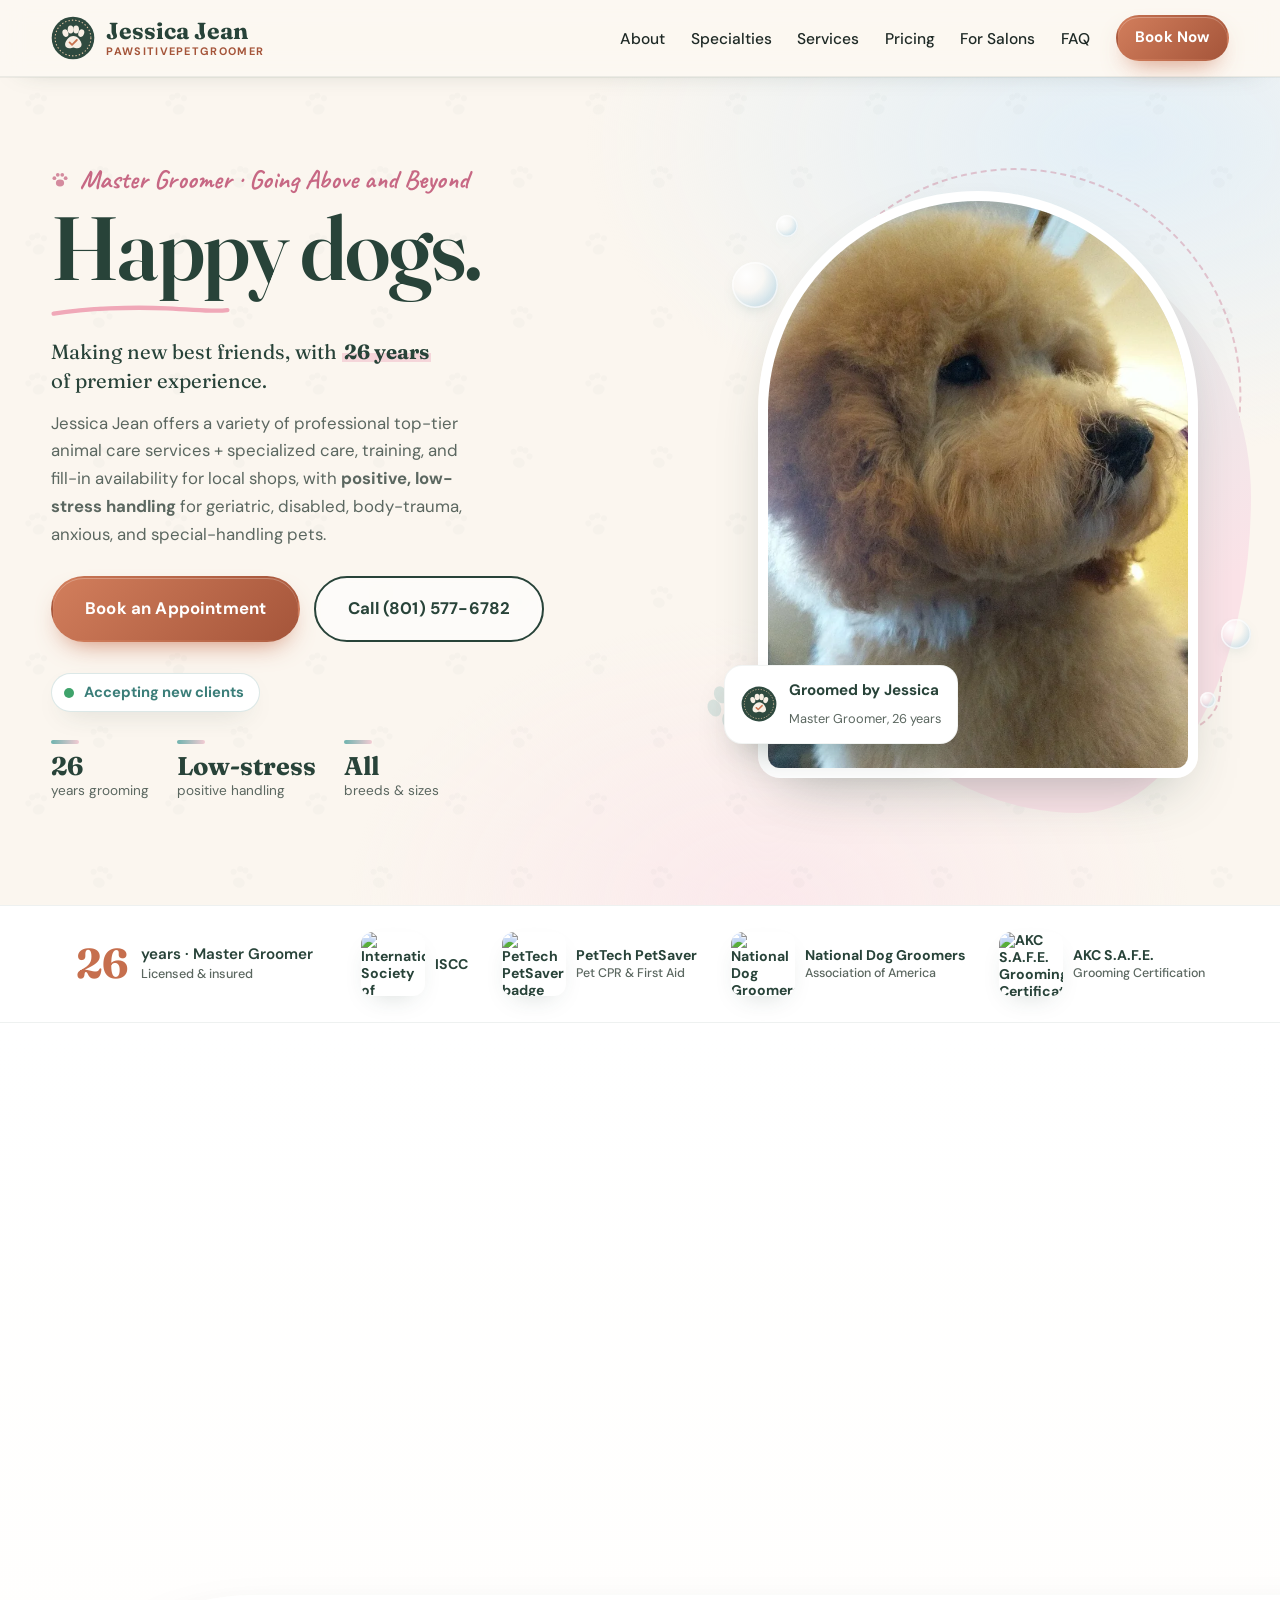
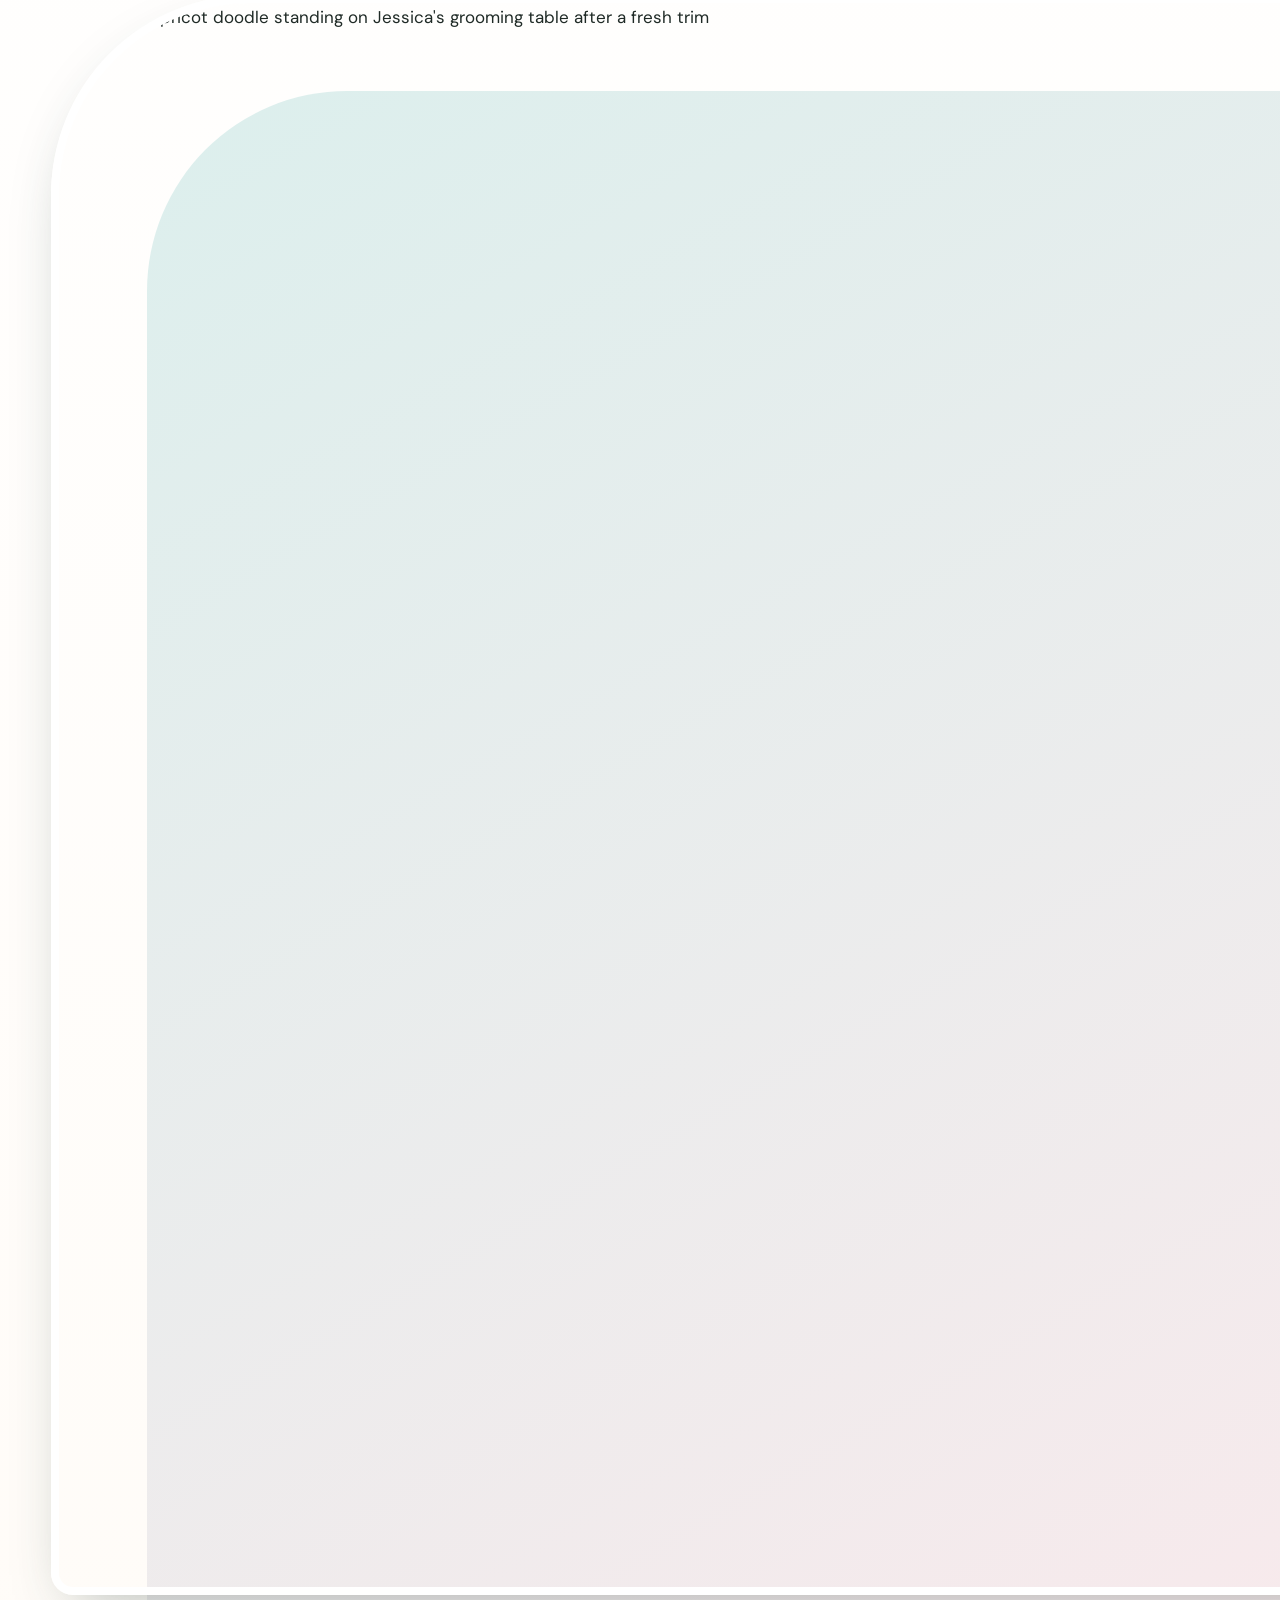
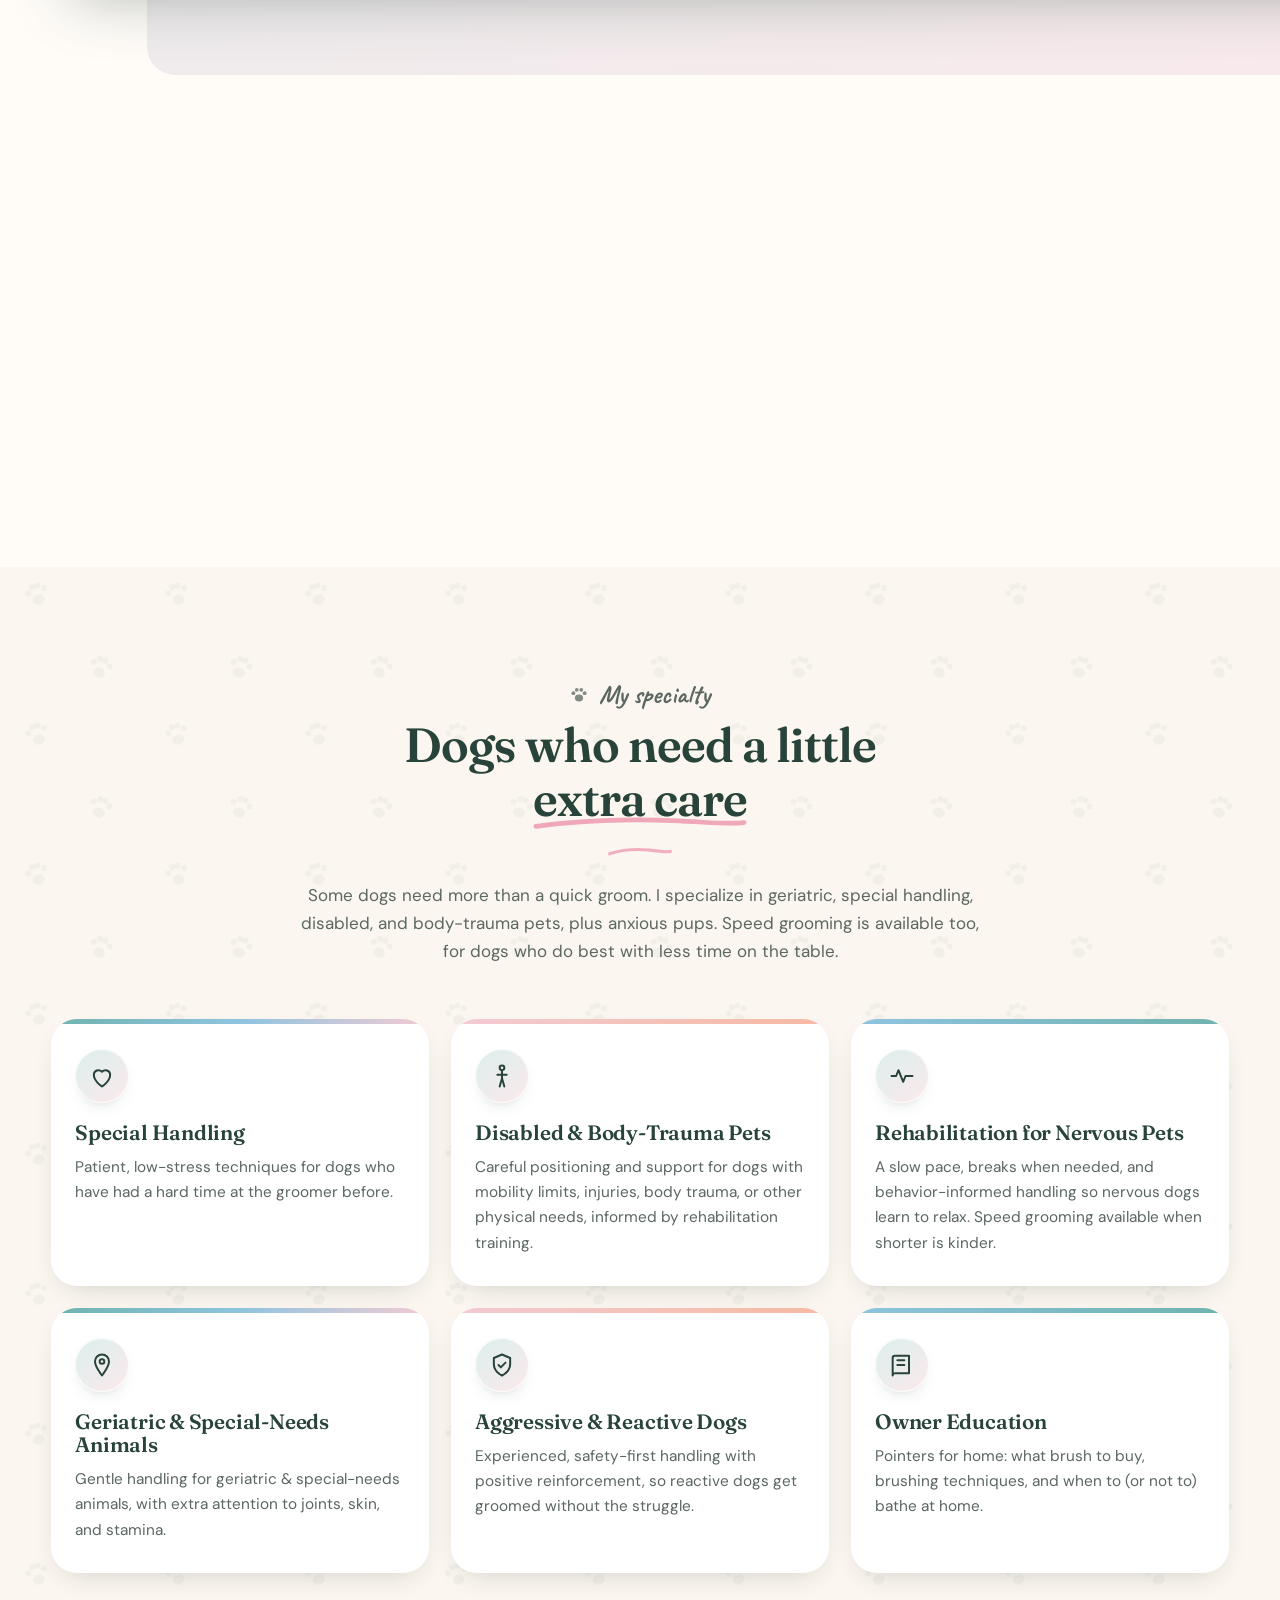
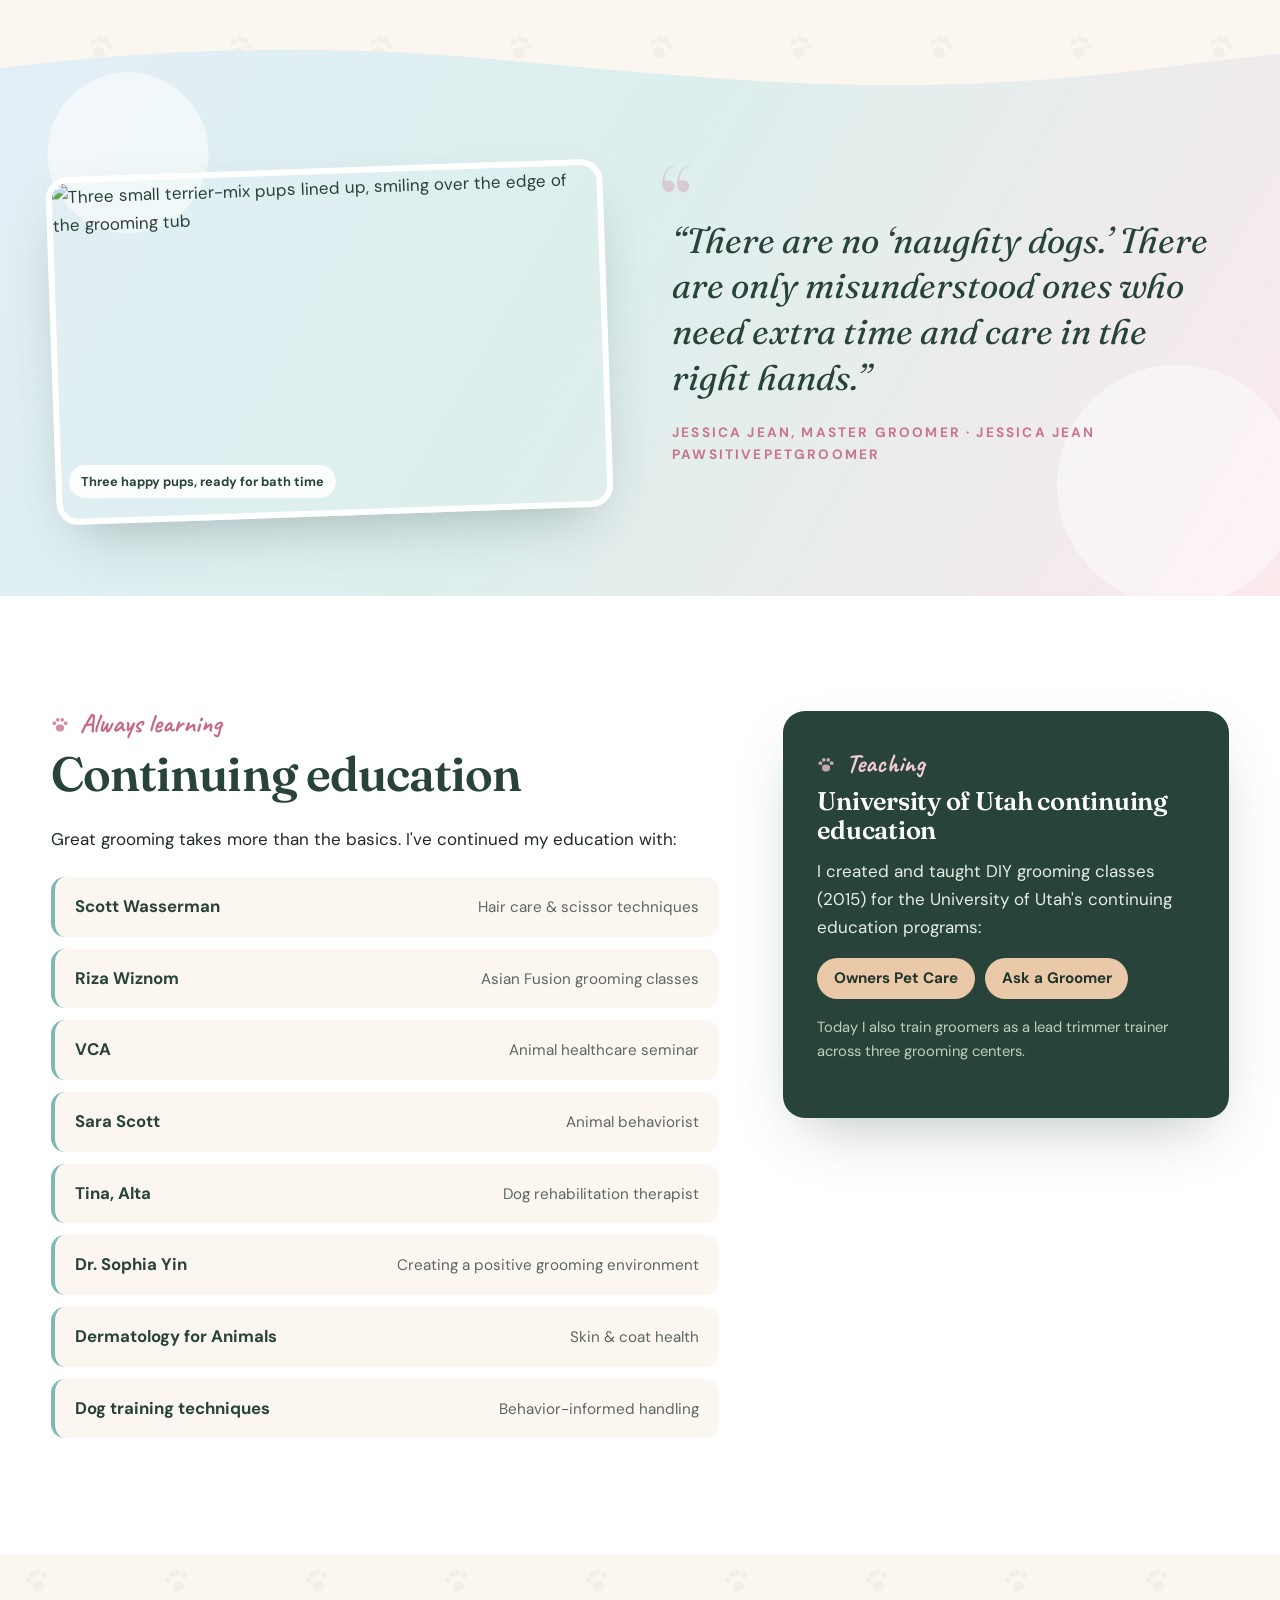
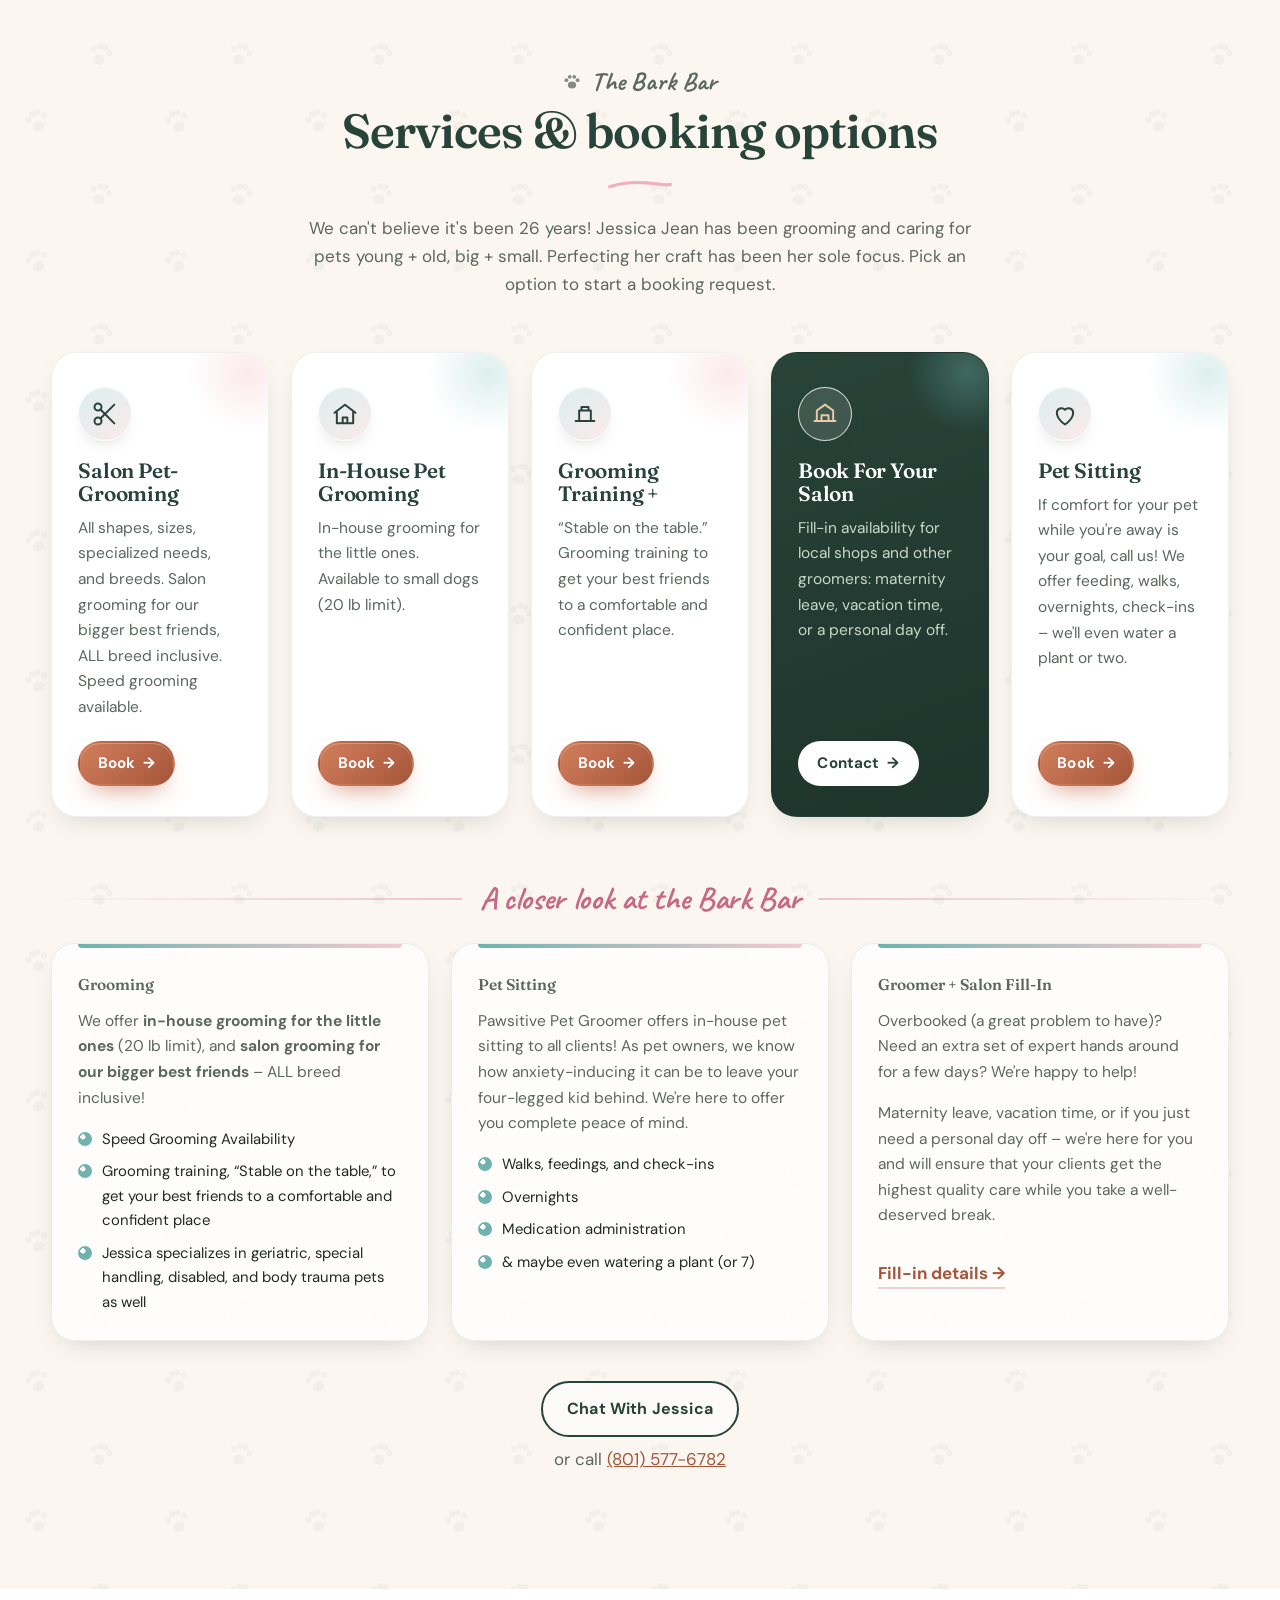
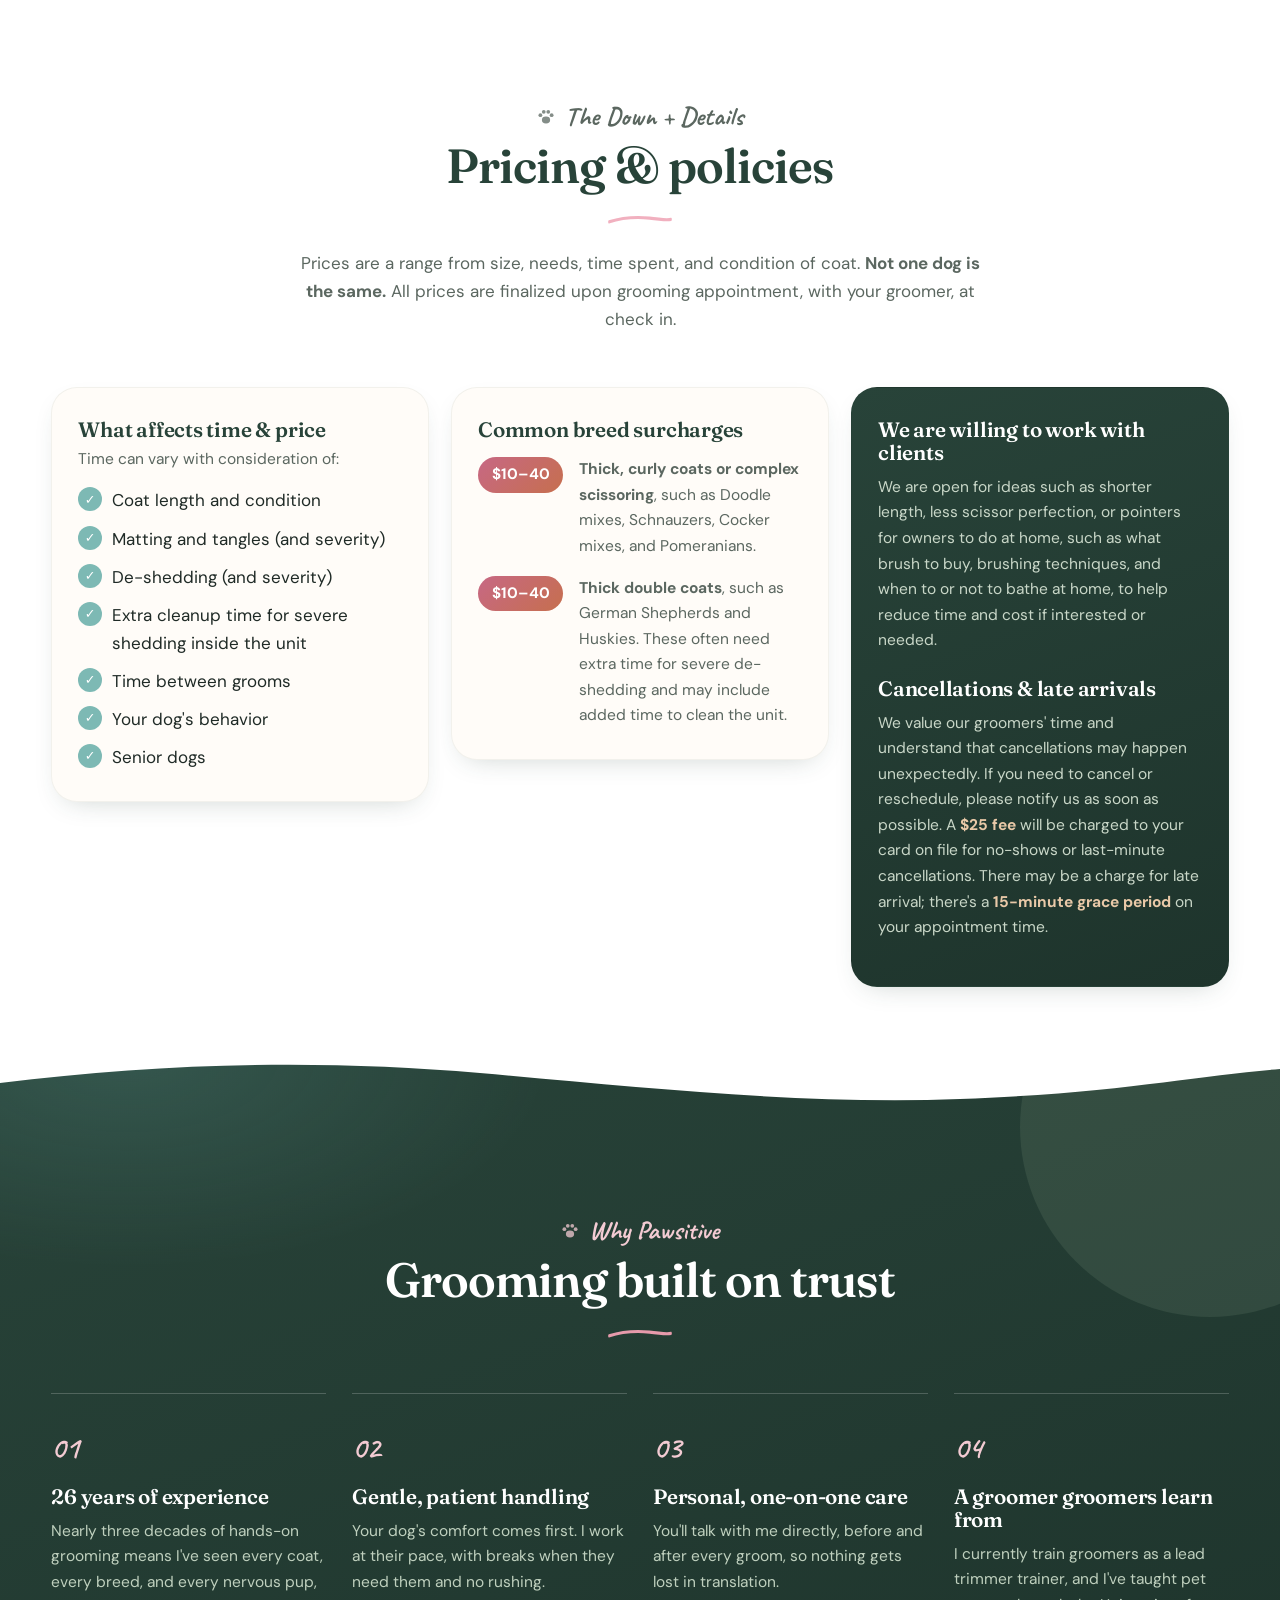
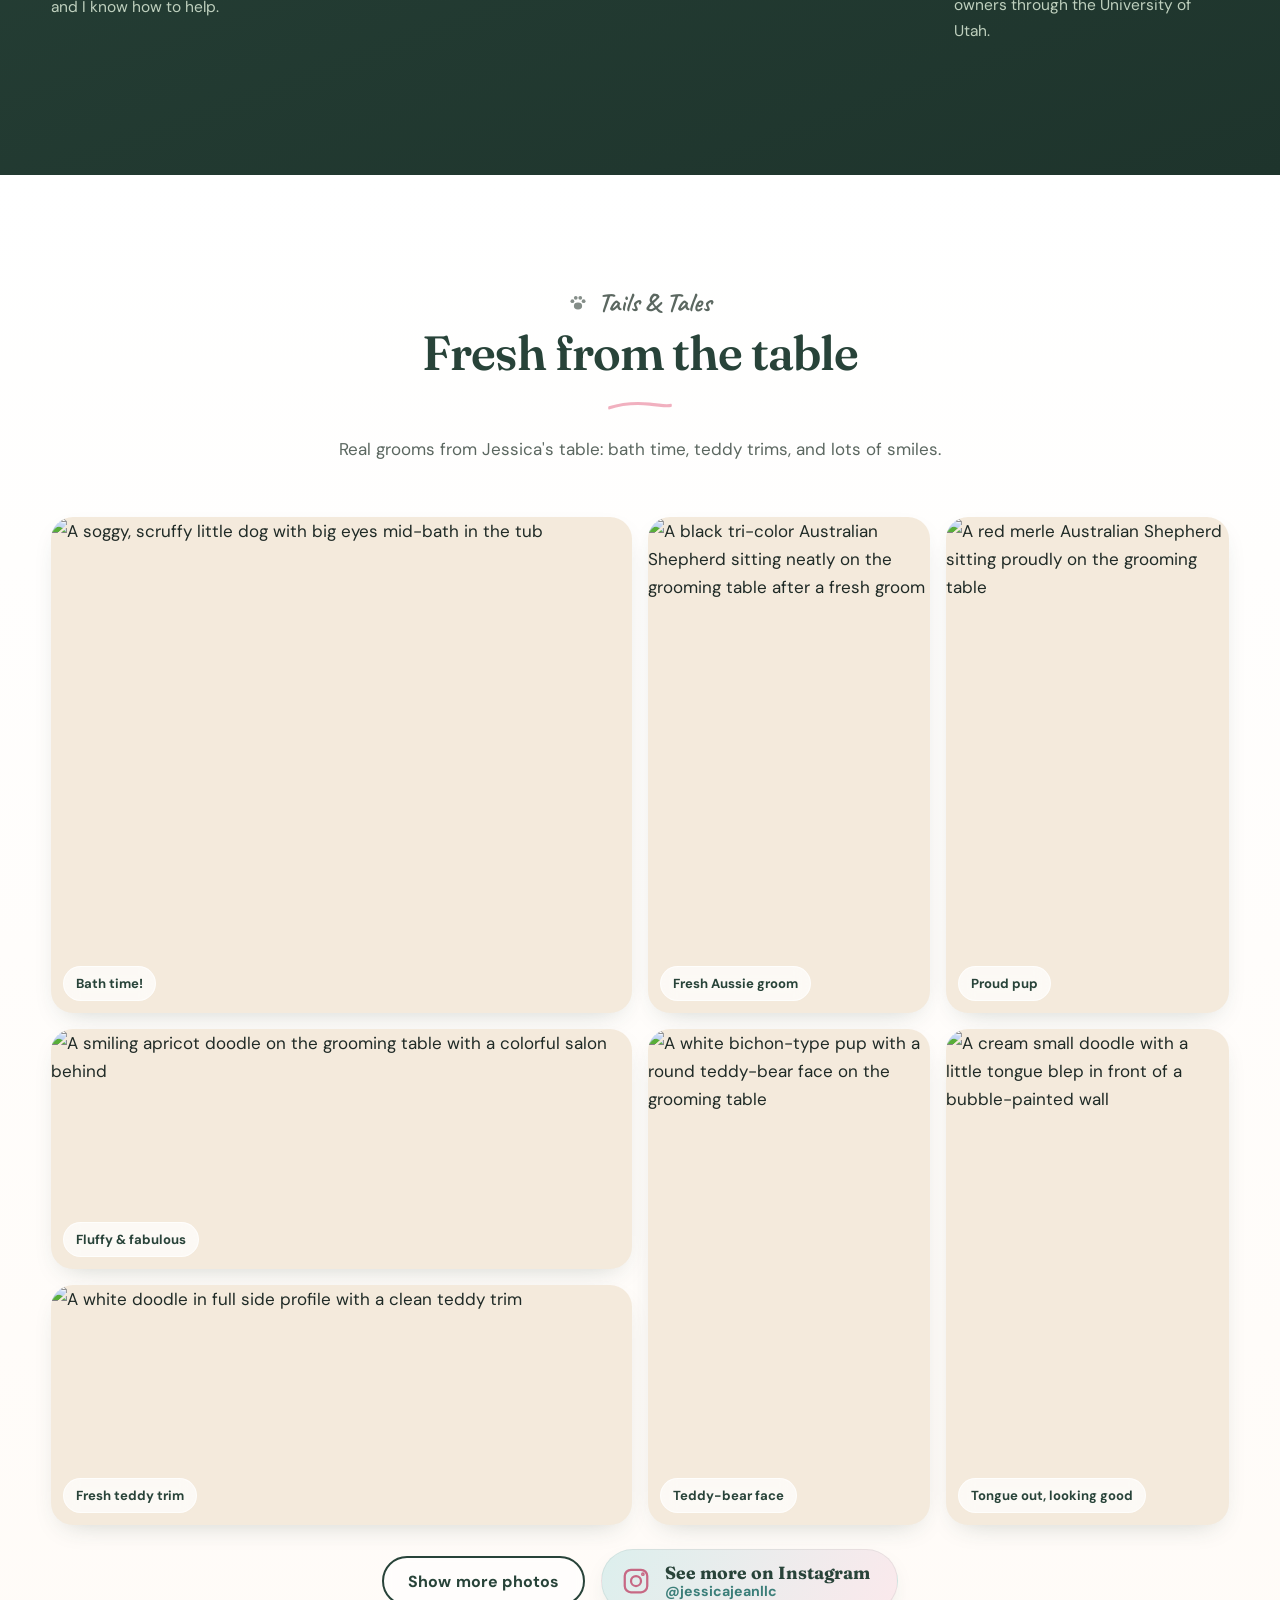
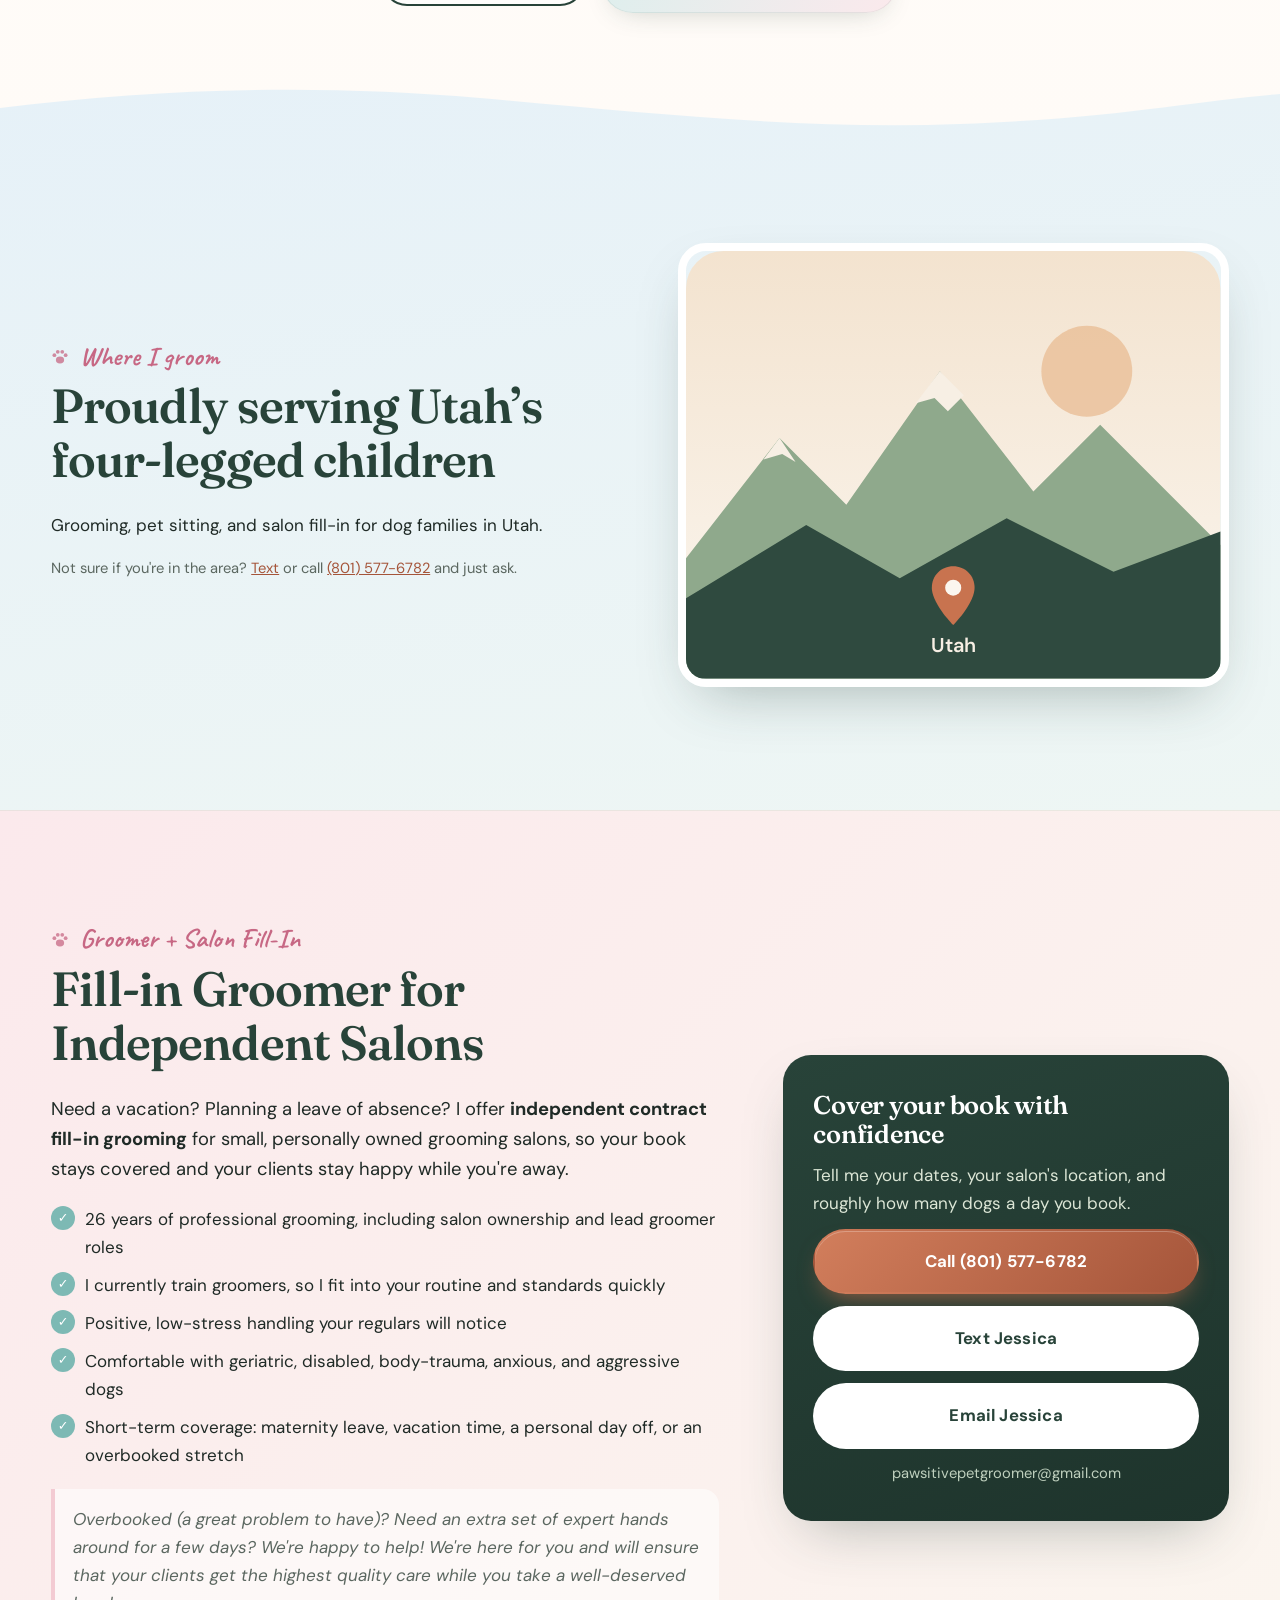
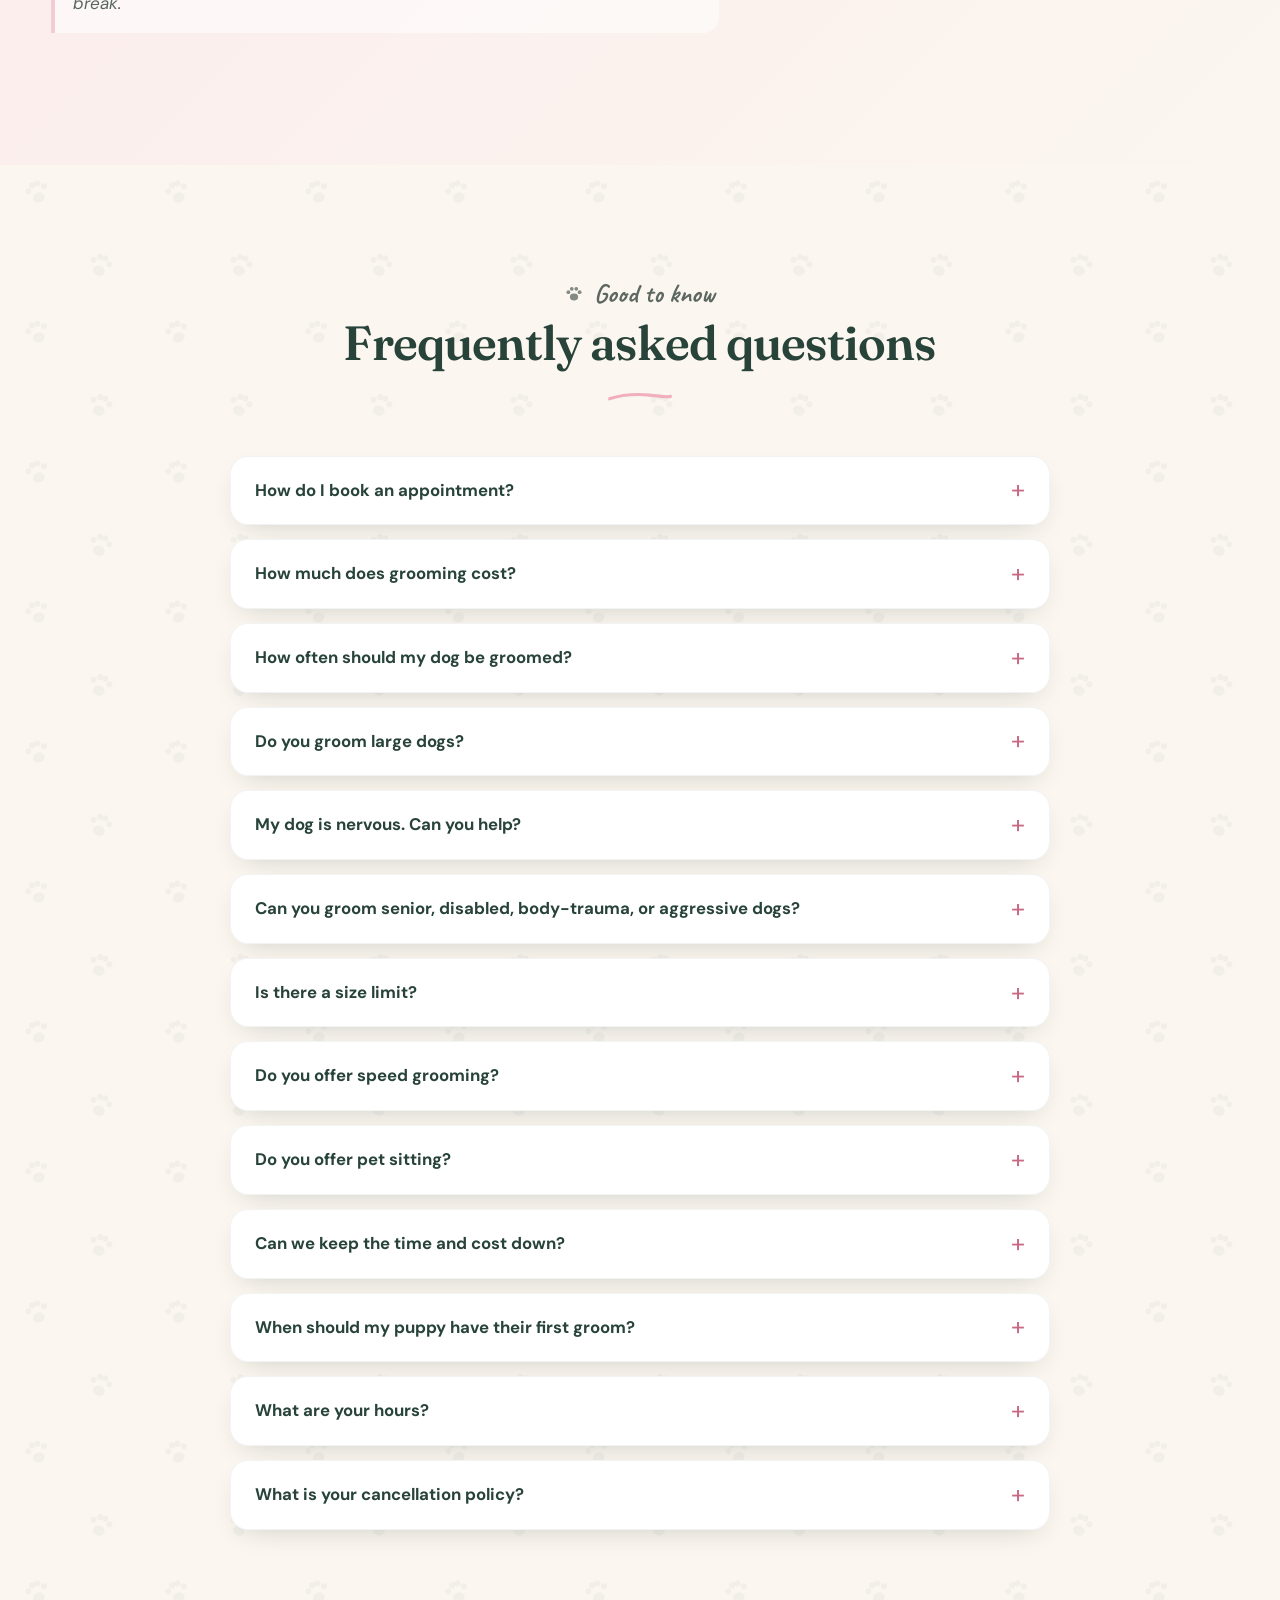
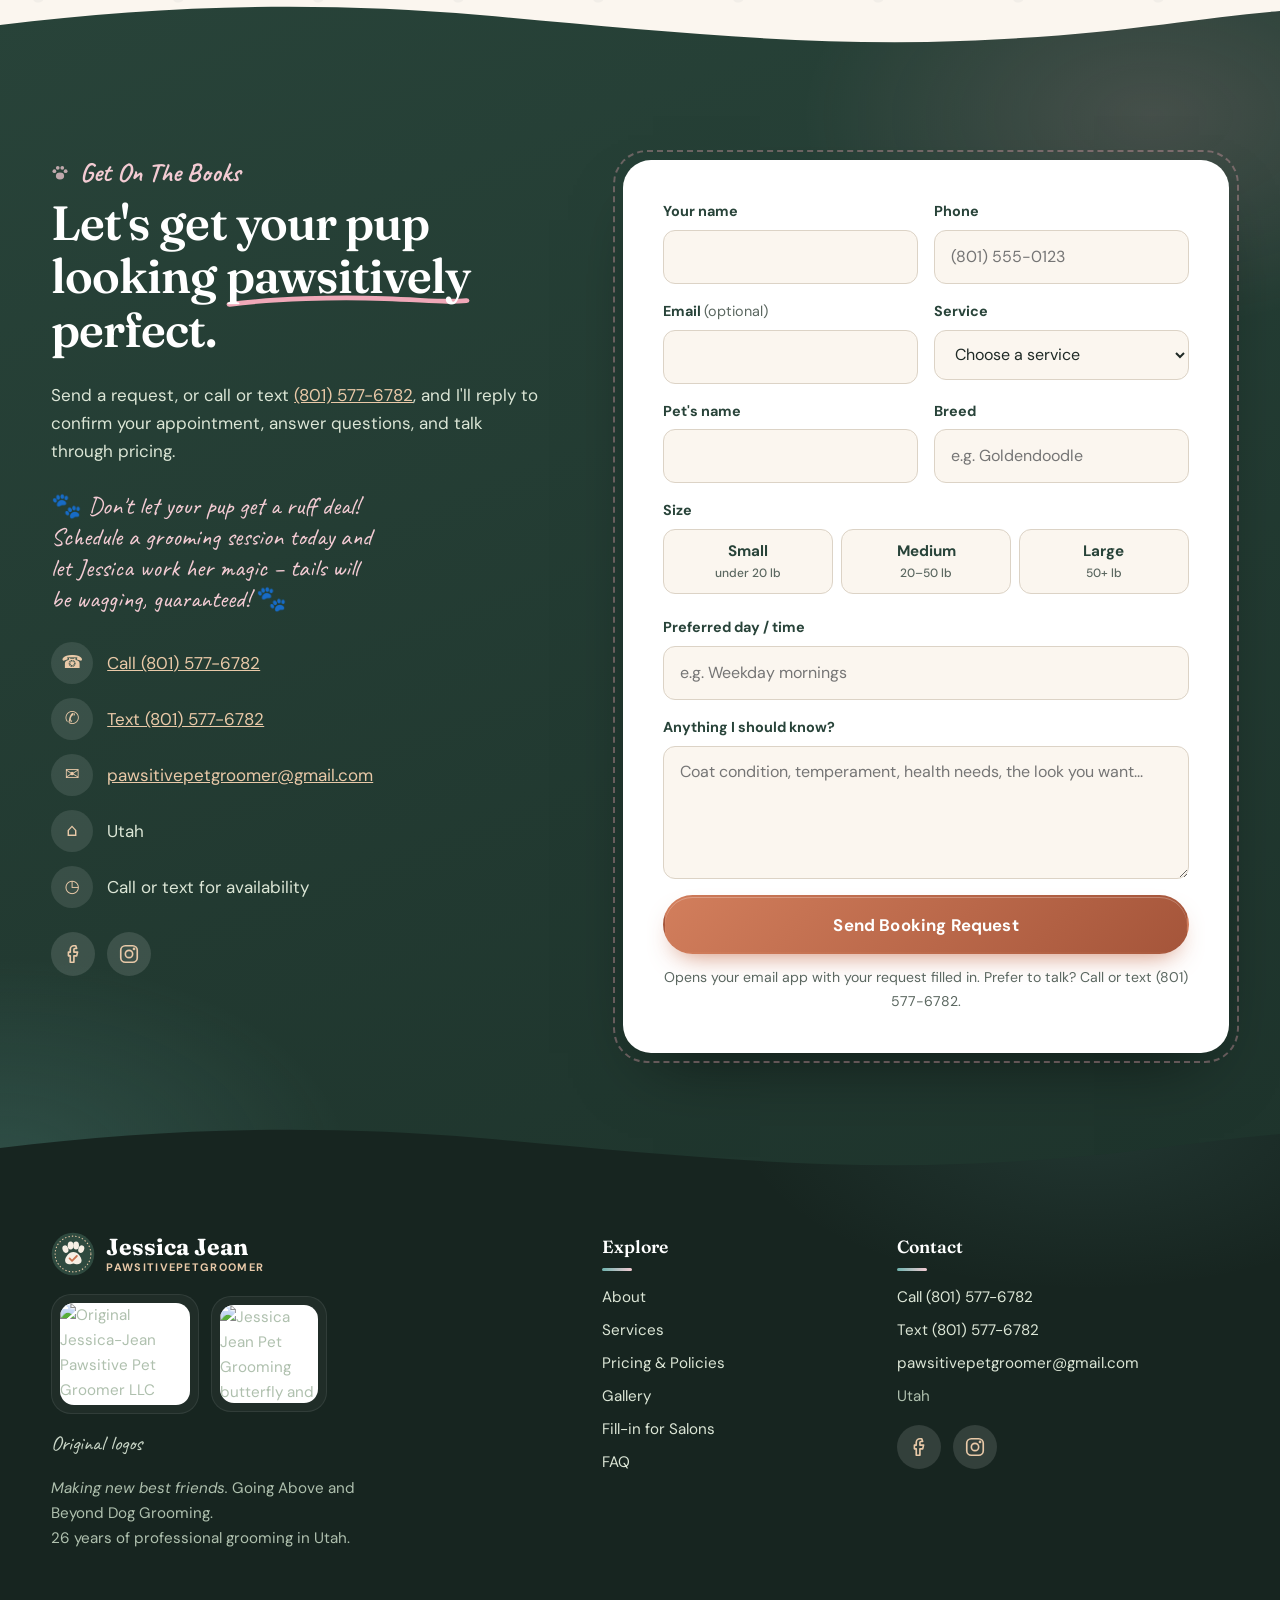
==== commit e5e65f1d: "New site design" ====
--- a/index.html
+++ b/index.html
@@ -3,31 +3,33 @@
 <head>
   <meta charset="utf-8">
   <meta name="viewport" content="width=device-width, initial-scale=1">
-  <title>Pawsitive Pet Groomer | Professional Dog Grooming in Salt Lake City &amp; Sandy, Utah</title>
-  <meta name="description" content="Pawsitive Pet Groomer by Jessica Jean LLC. Going Above and Beyond Dog Grooming. 20+ years of professional dog grooming with positive, low-stress handling for seniors, disabled, high-anxiety, and aggressive dogs. Fill-in grooming for independent salons. Serving the Salt Lake Valley and Sandy, Utah. Bath and brush, full grooms, breed cuts, nail trims, de-shedding, and puppy's first groom.">
+  <title>Jessica Jean Pawsitivepetgroomer | Professional Dog Grooming in Utah</title>
+  <meta name="description" content="Jessica Jean Pawsitivepetgroomer (Jessica Jean LLC). 26 years of professional, all-breed dog grooming in Utah. Salon grooming, in-house grooming for small dogs (20 lb limit), &quot;Stable on the table&quot; grooming training, pet sitting, and fill-in grooming for local salons. Specializing in geriatric, special handling, disabled, body-trauma, and anxious pets.">
   <meta name="theme-color" content="#2F4A3F">
-  <meta property="og:title" content="Pawsitive Pet Groomer: Dog Grooming in Salt Lake City &amp; Sandy, UT">
-  <meta property="og:description" content="Going Above and Beyond Dog Grooming. 20+ years of professional grooming, serving the Salt Lake Valley.">
+  <meta property="og:title" content="Jessica Jean Pawsitivepetgroomer: Dog Grooming in Utah">
+  <meta property="og:description" content="Going Above and Beyond Dog Grooming. 26 years of professional, all-breed grooming. Call or text (801) 577-6782.">
   <meta property="og:image" content="assets/img/doodle.webp">
   <meta property="og:type" content="website">
   <link rel="icon" href="favicon.svg" type="image/svg+xml">
   <link rel="preconnect" href="https://fonts.googleapis.com">
   <link rel="preconnect" href="https://fonts.gstatic.com" crossorigin>
-  <link href="https://fonts.googleapis.com/css2?family=Fraunces:ital,opsz,wght@0,9..144,500;0,9..144,600;0,9..144,700;1,9..144,500&family=DM+Sans:wght@400;500;600;700&display=swap" rel="stylesheet">
+  <link href="https://fonts.googleapis.com/css2?family=Fraunces:ital,opsz,wght@0,9..144,500;0,9..144,600;0,9..144,700;1,9..144,500&family=DM+Sans:wght@400;500;600;700&family=Caveat:wght@600;700&display=swap" rel="stylesheet">
   <link rel="preload" as="image" href="assets/img/doodle.webp">
   <link rel="stylesheet" href="styles.css">
   <script type="application/ld+json">
   {
     "@context": "https://schema.org",
     "@type": "LocalBusiness",
-    "name": "Pawsitive Pet Groomer",
+    "name": "Jessica Jean Pawsitivepetgroomer",
     "legalName": "Jessica Jean LLC",
-    "description": "20+ years of professional dog grooming, specializing in low-stress handling for seniors, disabled, high-anxiety, and aggressive dogs.",
-    "founder": "Jessica Finch TerraNova",
+    "description": "26 years of professional, all-breed dog grooming. Salon grooming, in-house grooming for small dogs, grooming training, pet sitting, and salon fill-in. Specializing in geriatric, special handling, disabled, body-trauma, and anxious pets.",
+    "founder": "Jessica Jean TerraNova",
     "slogan": "Going Above and Beyond Dog Grooming",
     "telephone": "+1-801-577-6782",
-    "email": "Jessica.s.finch@gmail.com",
-    "areaServed": ["Salt Lake City, UT", "Sandy, UT", "Salt Lake Valley, UT"],
+    "email": "pawsitivepetgroomer@gmail.com",
+    "areaServed": "Utah",
+    "address": {"@type": "PostalAddress", "addressRegion": "UT", "addressCountry": "US"},
+    "sameAs": ["https://facebook.com/JessicaJeanLLC", "https://instagram.com/jessicajeanllc"],
     "image": "assets/img/doodle.webp"
   }
   </script>
@@ -37,11 +39,11 @@
 
   <header class="site-header" id="top">
     <div class="container nav-wrap">
-      <a class="brand" href="#top" aria-label="Pawsitive Pet Groomer, home">
+      <a class="brand" href="#top" aria-label="Jessica Jean Pawsitivepetgroomer, home">
         <img src="assets/logo.svg" alt="" width="44" height="44">
         <span class="brand-text">
-          <span class="brand-name">Pawsitive</span>
-          <span class="brand-sub">Pet Groomer</span>
+          <span class="brand-name">Jessica Jean</span>
+          <span class="brand-sub">Pawsitivepetgroomer</span>
         </span>
       </a>
       <button class="nav-toggle" aria-expanded="false" aria-controls="site-nav" aria-label="Open menu">
@@ -52,8 +54,8 @@
           <li><a href="#about">About</a></li>
           <li><a href="#specialties">Specialties</a></li>
           <li><a href="#services">Services</a></li>
-          <li><a href="#gallery">Gallery</a></li>
-                    <li><a href="#fill-in">For Salons</a></li>
+          <li><a href="#pricing">Pricing</a></li>
+          <li><a href="#fill-in">For Salons</a></li>
           <li><a href="#faq">FAQ</a></li>
           <li><a class="btn btn-sm btn-primary" href="#book">Book Now</a></li>
         </ul>
@@ -66,27 +68,45 @@
     <section class="hero">
       <div class="container hero-grid">
         <div class="hero-copy reveal">
-          <p class="eyebrow">Going Above and Beyond Dog Grooming</p>
-          <h1>Happy dogs.<br><em>Beautiful grooms.</em></h1>
-          <p class="lead">Gentle, expert grooming in Sandy &amp; the Salt Lake Valley, with <strong>20+ years</strong> of experience and <strong>positive, low-stress handling</strong> for seniors, disabled, high-anxiety, and aggressive dogs.</p>
+          <p class="eyebrow">Master Groomer &middot; Going Above and Beyond</p>
+          <h1>Happy dogs.</h1>
+          <p class="hero-sub">Making new best friends, with <strong class="hl">26 years</strong> of premier experience.</p>
+          <p class="lead">Jessica Jean offers a variety of professional top-tier animal care services + specialized care, training, and fill-in availability for local shops, with <strong>positive, low-stress handling</strong> for geriatric, disabled, body-trauma, anxious, and special-handling pets.</p>
           <div class="hero-ctas">
             <a class="btn btn-primary btn-lg" href="#book">Book an Appointment</a>
-            <a class="btn btn-ghost btn-lg" href="#services">View Services</a>
-          </div>
+            <a class="btn btn-ghost btn-lg" href="tel:+18015776782">Call (801) 577-6782</a>
+          </div>
+          <p class="accepting"><span class="dot" aria-hidden="true"></span>Accepting new clients</p>
           <ul class="hero-badges" aria-label="Highlights">
-            <li><span class="badge-num">20+</span><span class="badge-label">years grooming</span></li>
+            <li><span class="badge-num">26</span><span class="badge-label">years grooming</span></li>
             <li><span class="badge-num">Low-stress</span><span class="badge-label">positive handling</span></li>
             <li><span class="badge-num">All</span><span class="badge-label">breeds &amp; sizes</span></li>
           </ul>
         </div>
         <div class="hero-media reveal">
+          <div class="hero-ring" aria-hidden="true"></div>
+          <span class="bubble b1" aria-hidden="true"></span><span class="bubble b2" aria-hidden="true"></span><span class="bubble b3" aria-hidden="true"></span><span class="bubble b4" aria-hidden="true"></span>
+          <svg class="hero-paw" viewBox="0 0 64 64" aria-hidden="true"><ellipse cx="32" cy="42" rx="13" ry="11"/><ellipse cx="17" cy="26" rx="6" ry="8"/><ellipse cx="27" cy="17" rx="6" ry="8"/><ellipse cx="38" cy="17" rx="6" ry="8"/><ellipse cx="48" cy="26" rx="6" ry="8"/></svg>
           <div class="hero-blob" aria-hidden="true"></div>
-          <img src="assets/img/doodle.webp" width="720" height="1280" alt="A curly apricot doodle with a fresh, fluffy groom by Jessica" fetchpriority="high">
+          <img src="assets/img/doodle.webp" width="900" height="1600" alt="A curly apricot doodle with a fresh, fluffy groom by Jessica" fetchpriority="high">
           <div class="hero-card" aria-hidden="true">
             <img src="assets/logo.svg" alt="" width="36" height="36">
-            <div><strong>Groomed by Jessica</strong><span>20+ years of care</span></div>
-          </div>
-        </div>
+            <div><strong>Groomed by Jessica</strong><span>Master Groomer, 26 years</span></div>
+          </div>
+        </div>
+      </div>
+    </section>
+
+    <!-- CREDENTIALS -->
+    <section class="cred-strip" aria-label="Certifications and memberships">
+      <div class="container cred-grid">
+        <p class="cred-lead"><span class="cred-big">26</span><span>years &middot; Master Groomer<br><small>Licensed &amp; insured</small></span></p>
+        <ul class="cred-list">
+          <li><img src="assets/img/iscc.webp" width="174" height="120" loading="lazy" alt="International Society of Canine Cosmetologists logo"><span>ISCC</span></li>
+          <li><img src="assets/img/pettech-petsaver.webp" width="240" height="240" loading="lazy" alt="PetTech PetSaver badge"><span>PetTech PetSaver<br><small>Pet CPR &amp; First Aid</small></span></li>
+          <li><img src="assets/img/ndgaa.webp" width="240" height="240" loading="lazy" alt="National Dog Groomers Association of America logo"><span>National Dog Groomers<br><small>Association of America</small></span></li>
+          <li><img src="assets/img/akc-safe.webp" width="240" height="240" loading="lazy" alt="AKC S.A.F.E. Grooming Certification badge"><span>AKC S.A.F.E.<br><small>Grooming Certification</small></span></li>
+        </ul>
       </div>
     </section>
 
@@ -94,24 +114,27 @@
     <section class="section about" id="about">
       <div class="container about-grid">
         <div class="about-media reveal">
-          <img src="assets/img/bernese.webp" width="1024" height="1024" loading="lazy" alt="A large, fluffy Bernese mountain dog relaxing after a groom, with mountains in the window behind">
-          <div class="years-stamp" aria-hidden="true"><span>20+</span>years of<br>grooming</div>
+          <img class="about-photo" src="assets/img/apricot-doodle-table.webp" width="1600" height="900" loading="lazy" alt="A smiling apricot doodle standing on Jessica's grooming table after a fresh trim">
+          <div class="years-stamp" aria-hidden="true"><span>26</span>years of<br>grooming</div>
         </div>
         <div class="about-copy reveal">
-          <p class="eyebrow">Meet your groomer</p>
-          <h2>Hi, I'm Jessica Finch TerraNova.</h2>
-          <p>I've been grooming dogs professionally for <strong>20+ years</strong>. I got my start at the PetSmart grooming academy, where I saw a widespread lack of knowledge in "entry-level" grooming. I was thrown to the wolves with only the basics, and that motivated me to keep learning, especially in <strong>specialized handling</strong>.</p>
-          <p>Everything I do is built on <strong>positive reinforcement and low-stress handling</strong>. I've done veterinary grooming, including sedated grooms under veterinary supervision, led grooming teams, owned my own shop, and today I train other groomers. Now I'm excited to care for the dogs of Sandy and the Salt Lake Valley.</p>
+          <p class="eyebrow">Meet Us</p>
+          <h2>Hi, I'm Jessica Jean TerraNova.</h2>
+          <p class="title-pills"><span>Premier Dog Groomer</span><span>Pet Care + Handling Expert</span><span>Licensed &amp; Insured</span></p>
+          <p>I've been grooming dogs professionally for <strong>26 years</strong> and love working with all breeds. From day one I've been driven to keep learning and growing, especially in <strong>specialized handling</strong>, so every dog on my table feels safe, calm, and cared for.</p>
+          <p>Everything I do is built on <strong>positive reinforcement and low-stress handling</strong>. I've done veterinary grooming, including sedated grooms under veterinary supervision, led grooming teams, owned my own shop, and today I train other groomers. Licensed and insured, I'm excited to care for your dog.</p>
+          <p>As a Premier Dog Groomer and Pet Care + Handling Expert, I combine my lifelong love for animals with top-tier grooming techniques to ensure every pup looks and feels their best, whether it's a spa day for your furry friend or specialized handling for anxious pets.</p>
+          <blockquote class="pull-quote"><p>&ldquo;Grooming is more than just a haircut. It's a unique relationship formed through trust.&rdquo;</p></blockquote>
           <p>My approach is simple: a calm, gentle experience for your dog, a finished groom you'll love, and tips to keep them looking great between visits. That's what I mean by <em>going above and beyond</em>.</p>
           <ul class="timeline" aria-label="Career highlights">
-            <li><strong>Lead Trimmer Trainer</strong><span>Currently training groomers across three Salt Lake-area centers</span></li>
+            <li><strong>Lead Trimmer Trainer</strong><span>Currently training groomers across three grooming centers</span></li>
             <li><strong>Owner, Pawsitivepetgroomer LLC</strong><span>Neighborhood Pet Pawlor, 2016–2019</span></li>
             <li><strong>Veterinary Groomer</strong><span>Copper View Animal Hospital: sedated grooms under vet supervision</span></li>
             <li><strong>Lead Groomer</strong><span>Dirty Johnson's Dog Wash and Camp Bark-Alot</span></li>
             <li><strong>Educator</strong><span>University of Utah DIY Grooming classes, 2015</span></li>
           </ul>
-          <p class="signature">Jessica Finch TerraNova</p>
-          <p class="sig-sub">Owner &amp; Groomer, Pawsitive Pet Groomer</p>
+          <p class="signature">Jessica Jean TerraNova</p>
+          <p class="sig-sub">Owner &amp; Master Groomer</p>
         </div>
       </div>
     </section>
@@ -121,26 +144,27 @@
       <div class="container">
         <div class="section-head reveal">
           <p class="eyebrow">My specialty</p>
-          <h2>Dogs who need a little extra care</h2>
-          <p>Some dogs need more than a quick groom. With positive reinforcement and low-stress handling, this is where my experience counts most.</p>
+          <h2>Dogs who need a little <span class="hl-under">extra care</span></h2>
+          <p>Some dogs need more than a quick groom. I specialize in geriatric, special handling, disabled, and body-trauma pets, plus anxious pups. Speed grooming is available too, for dogs who do best with less time on the table.</p>
         </div>
         <div class="spec-grid">
           <article class="spec-card reveal"><div class="icon" aria-hidden="true"><svg viewBox="0 0 24 24"><path d="M12 21s-7-4.4-7-10a4 4 0 0 1 7-2.6A4 4 0 0 1 19 11c0 5.6-7 10-7 10z"/></svg></div><h3>Special Handling</h3><p>Patient, low-stress techniques for dogs who have had a hard time at the groomer before.</p></article>
-          <article class="spec-card reveal"><div class="icon" aria-hidden="true"><svg viewBox="0 0 24 24"><circle cx="12" cy="5" r="2"/><path d="M12 8v6M8 11h8M10 21l2-7 2 7"/></svg></div><h3>Physical Disabilities</h3><p>Careful positioning and support for dogs with mobility limits, injuries, or other physical needs, informed by rehabilitation training.</p></article>
-          <article class="spec-card reveal"><div class="icon" aria-hidden="true"><svg viewBox="0 0 24 24"><path d="M3 12h4l2-5 4 10 2-5h6"/></svg></div><h3>High-Anxiety Dogs</h3><p>A slow pace, breaks when needed, and behavior-informed handling so nervous dogs can relax.</p></article>
-          <article class="spec-card reveal"><div class="icon" aria-hidden="true"><svg viewBox="0 0 24 24"><path d="M12 3a6 6 0 0 0-6 6c0 4 6 12 6 12s6-8 6-12a6 6 0 0 0-6-6z"/><circle cx="12" cy="9" r="2"/></svg></div><h3>Senior Dogs</h3><p>Gentle, comfortable grooms for older dogs, with extra attention to joints, skin, and stamina.</p></article>
+          <article class="spec-card reveal"><div class="icon" aria-hidden="true"><svg viewBox="0 0 24 24"><circle cx="12" cy="5" r="2"/><path d="M12 8v6M8 11h8M10 21l2-7 2 7"/></svg></div><h3>Disabled &amp; Body-Trauma Pets</h3><p>Careful positioning and support for dogs with mobility limits, injuries, body trauma, or other physical needs, informed by rehabilitation training.</p></article>
+          <article class="spec-card reveal"><div class="icon" aria-hidden="true"><svg viewBox="0 0 24 24"><path d="M3 12h4l2-5 4 10 2-5h6"/></svg></div><h3>Rehabilitation for Nervous Pets</h3><p>A slow pace, breaks when needed, and behavior-informed handling so nervous dogs learn to relax. Speed grooming available when shorter is kinder.</p></article>
+          <article class="spec-card reveal"><div class="icon" aria-hidden="true"><svg viewBox="0 0 24 24"><path d="M12 3a6 6 0 0 0-6 6c0 4 6 12 6 12s6-8 6-12a6 6 0 0 0-6-6z"/><circle cx="12" cy="9" r="2"/></svg></div><h3>Geriatric &amp; Special-Needs Animals</h3><p>Gentle handling for geriatric &amp; special-needs animals, with extra attention to joints, skin, and stamina.</p></article>
           <article class="spec-card reveal"><div class="icon" aria-hidden="true"><svg viewBox="0 0 24 24"><path d="M12 3l7 3v5c0 5-3 8-7 10-4-2-7-5-7-10V6z"/><path d="M9 12l2 2 4-4"/></svg></div><h3>Aggressive &amp; Reactive Dogs</h3><p>Experienced, safety-first handling with positive reinforcement, so reactive dogs get groomed without the struggle.</p></article>
-          <article class="spec-card reveal"><div class="icon" aria-hidden="true"><svg viewBox="0 0 24 24"><path d="M4 19V6a2 2 0 0 1 2-2h12v15H6a2 2 0 0 0-2 2zM8 8h6M8 12h6"/></svg></div><h3>Owner Education</h3><p>Simple DIY grooming tips to keep your dog comfortable and tidy between appointments.</p></article>
+          <article class="spec-card reveal"><div class="icon" aria-hidden="true"><svg viewBox="0 0 24 24"><path d="M4 19V6a2 2 0 0 1 2-2h12v15H6a2 2 0 0 0-2 2zM8 8h6M8 12h6"/></svg></div><h3>Owner Education</h3><p>Pointers for home: what brush to buy, brushing techniques, and when to (or not to) bathe at home.</p></article>
         </div>
       </div>
     </section>
 
     <!-- QUOTE -->
     <section class="quote-band" aria-label="A note from Jessica">
-      <div class="container reveal">
+      <div class="container quote-grid reveal">
+        <figure class="quote-photo"><img src="assets/img/three-pups-tub.webp" width="1600" height="900" loading="lazy" alt="Three small terrier-mix pups lined up, smiling over the edge of the grooming tub"><figcaption>Three happy pups, ready for bath time</figcaption></figure>
         <blockquote>
-          <p>&ldquo;Does anyone else smile at dogs when they walk past them, or am I just a weirdo?&rdquo;</p>
-          <footer>Jessica, Pawsitive Pet Groomer</footer>
+          <p>&ldquo;There are no &lsquo;naughty dogs.&rsquo; There are only misunderstood ones who need extra time and care in the right hands.&rdquo;</p>
+          <footer>Jessica Jean, Master Groomer &middot; Jessica Jean Pawsitivepetgroomer</footer>
         </blockquote>
       </div>
     </section>
@@ -168,57 +192,122 @@
           <h3>University of Utah continuing education</h3>
           <p>I created and taught DIY grooming classes (2015) for the University of Utah's continuing education programs:</p>
           <div class="class-pills"><span>Owners Pet Care</span><span>Ask a Groomer</span></div>
-          <p class="small">Today I also train groomers as a lead trimmer trainer across three Salt Lake-area centers.</p>
-        </div>
-      </div>
-    </section>
-
-    <!-- SERVICES -->
+          <p class="small">Today I also train groomers as a lead trimmer trainer across three grooming centers.</p>
+        </div>
+      </div>
+    </section>
+
+    <!-- SERVICES / BOOKING OPTIONS -->
     <section class="section services" id="services">
       <div class="container">
         <div class="section-head reveal">
-          <p class="eyebrow">What I offer</p>
-          <h2>Grooming services</h2>
-          <p>Every groom is tailored to your dog's coat, breed, and comfort. Contact me for pricing, which depends on size, coat condition, and the service you choose.</p>
-        </div>
-        <div class="service-grid">
-          <article class="service-card reveal">
-            <div class="icon" aria-hidden="true"><svg viewBox="0 0 24 24"><path d="M4 12h16v2a6 6 0 0 1-6 6h-4a6 6 0 0 1-6-6v-2zM6 12V6a2 2 0 0 1 4 0M9 4.5c.5-.5 1.5-.5 2 0"/></svg></div>
-            <h3>Bath &amp; Brush</h3>
-            <p>A thorough bath with quality shampoo and conditioner, fluff dry, a full brush-out, ear cleaning, and a tidy finish.</p>
-          </article>
-          <article class="service-card reveal">
+          <p class="eyebrow">The Bark Bar</p>
+          <h2>Services &amp; booking options</h2>
+          <p>We can't believe it's been 26 years! Jessica Jean has been grooming and caring for pets young + old, big + small. Perfecting her craft has been her sole focus. Pick an option to start a booking request.</p>
+        </div>
+        <div class="service-grid book-options">
+          <article class="service-card opt-card reveal">
             <div class="icon" aria-hidden="true"><svg viewBox="0 0 24 24"><circle cx="6" cy="6" r="3"/><circle cx="6" cy="18" r="3"/><path d="M8.1 8.1 20 20M8.1 15.9 20 4"/></svg></div>
-            <h3>Full Groom</h3>
-            <p>Everything in the bath &amp; brush, plus a complete haircut and styling, sanitary trim, paw pads, and nails.</p>
-          </article>
-          <article class="service-card reveal">
-            <div class="icon" aria-hidden="true"><svg viewBox="0 0 24 24"><path d="M12 3l2.6 5.3 5.9.9-4.3 4.1 1 5.8L12 16.4 6.8 19.1l1-5.8L3.5 9.2l5.9-.9z"/></svg></div>
-            <h3>Breed Cuts</h3>
-            <p>Classic, breed-standard styling, from Poodles and Schnauzers to Doodles and terriers, or a custom look you love.</p>
-          </article>
-          <article class="service-card reveal">
-            <div class="icon" aria-hidden="true"><svg viewBox="0 0 24 24"><path d="M7 20c0-5 2-9 5-13 3 4 5 8 5 13M10 20v-3h4v3"/></svg></div>
-            <h3>Nail Trims</h3>
-            <p>Quick, gentle nail trims and filing to keep paws healthy and comfortable. A great in-between-grooms visit.</p>
-          </article>
-          <article class="service-card reveal">
-            <div class="icon" aria-hidden="true"><svg viewBox="0 0 24 24"><path d="M4 7h16M4 12h16M4 17h10M18 15l2 2-2 2"/></svg></div>
-            <h3>De-Shedding</h3>
-            <p>A deep de-shed treatment to remove loose undercoat. Less hair on your couch, a healthier, cooler coat for your dog.</p>
-          </article>
-          <article class="service-card reveal">
+            <h3>Salon Pet-Grooming</h3>
+            <p>All shapes, sizes, specialized needs, and breeds. Salon grooming for our bigger best friends, ALL breed inclusive. Speed grooming available.</p>
+            <a class="btn btn-primary btn-sm" href="#book" data-service="Salon Pet-Grooming">Book</a>
+          </article>
+          <article class="service-card opt-card reveal">
+            <div class="icon" aria-hidden="true"><svg viewBox="0 0 24 24"><path d="M3 11 12 4l9 7M5 10v10h14V10M10 20v-5h4v5"/></svg></div>
+            <h3>In-House Pet Grooming</h3>
+            <p>In-house grooming for the little ones. Available to small dogs (20 lb limit).</p>
+            <a class="btn btn-primary btn-sm" href="#book" data-service="In-House Pet Grooming">Book</a>
+          </article>
+          <article class="service-card opt-card reveal">
+            <div class="icon" aria-hidden="true"><svg viewBox="0 0 24 24"><path d="M4 18h16M7 18V9h10v9M9 9V6h6v3"/></svg></div>
+            <h3>Grooming Training +</h3>
+            <p>&ldquo;Stable on the table.&rdquo; Grooming training to get your best friends to a comfortable and confident place.</p>
+            <a class="btn btn-primary btn-sm" href="#book" data-service="Grooming Training +">Book</a>
+          </article>
+          <article class="service-card opt-card service-card-feature reveal">
+            <div class="icon" aria-hidden="true"><svg viewBox="0 0 24 24"><path d="M3 18h18M5 18V9l7-5 7 5v9M9 18v-5h6v5"/></svg></div>
+            <h3>Book For Your Salon</h3>
+            <p>Fill-in availability for local shops and other groomers: maternity leave, vacation time, or a personal day off.</p>
+            <a class="btn btn-light btn-sm" href="#fill-in">Contact</a>
+          </article>
+          <article class="service-card opt-card reveal">
             <div class="icon" aria-hidden="true"><svg viewBox="0 0 24 24"><path d="M12 21s-7-4.4-7-10a4 4 0 0 1 7-2.6A4 4 0 0 1 19 11c0 5.6-7 10-7 10z"/></svg></div>
-            <h3>Puppy's First Groom</h3>
-            <p>A calm, positive introduction to grooming: gentle handling, a light bath, and a little trim so puppies learn it's fun.</p>
-          </article>
-          <article class="service-card service-card-feature reveal">
-            <div class="icon" aria-hidden="true"><svg viewBox="0 0 24 24"><path d="M3 18h18M5 18V9l7-5 7 5v9M9 18v-5h6v5"/></svg></div>
-            <h3>Large Dogs Welcome</h3>
-            <p>Big, fluffy, double-coated? Bring them on. Huskies, Goldens, Bernese, Newfies, and other gentle giants get the same careful attention.</p>
-          </article>
-        </div>
-        <p class="services-cta reveal"><a class="btn btn-primary" href="#book">Request pricing &amp; availability</a></p>
+            <h3>Pet Sitting</h3>
+            <p>If comfort for your pet while you're away is your goal, call us! We offer feeding, walks, overnights, check-ins &ndash; we'll even water a plant or two.</p>
+            <a class="btn btn-primary btn-sm" href="#book" data-service="Pet Sitting">Book</a>
+          </article>
+        </div>
+        <div class="bar-details">
+          <h3 class="bar-details-title reveal"><span>A closer look at the Bark Bar</span></h3>
+          <div class="detail-grid">
+            <article class="detail-card reveal">
+              <p class="detail-kicker">Grooming</p>
+              <p>We offer <strong>in-house grooming for the little ones</strong> (20 lb limit), and <strong>salon grooming for our bigger best friends</strong> &ndash; ALL breed inclusive!</p>
+              <ul class="mini-list">
+                <li>Speed Grooming Availability</li>
+                <li>Grooming training, &ldquo;Stable on the table,&rdquo; to get your best friends to a comfortable and confident place</li>
+                <li>Jessica specializes in geriatric, special handling, disabled, and body trauma pets as well</li>
+              </ul>
+            </article>
+            <article class="detail-card reveal">
+              <p class="detail-kicker">Pet Sitting</p>
+              <p>Pawsitive Pet Groomer offers in-house pet sitting to all clients! As pet owners, we know how anxiety-inducing it can be to leave your four-legged kid behind. We're here to offer you complete peace of mind.</p>
+              <ul class="mini-list">
+                <li>Walks, feedings, and check-ins</li>
+                <li>Overnights</li>
+                <li>Medication administration</li>
+                <li>&amp; maybe even watering a plant (or 7)</li>
+              </ul>
+            </article>
+            <article class="detail-card reveal">
+              <p class="detail-kicker">Groomer + Salon Fill-In</p>
+              <p>Overbooked (a great problem to have)? Need an extra set of expert hands around for a few days? We're happy to help!</p>
+              <p>Maternity leave, vacation time, or if you just need a personal day off &ndash; we're here for you and will ensure that your clients get the highest quality care while you take a well-deserved break.</p>
+              <a class="text-link" href="#fill-in">Fill-in details &rarr;</a>
+            </article>
+          </div>
+        </div>
+        <div class="services-cta reveal">
+          <a class="btn btn-ghost" href="sms:+18015776782">Chat With Jessica</a>
+          <p>or call <a href="tel:+18015776782">(801) 577-6782</a></p>
+        </div>
+      </div>
+    </section>
+
+    <!-- PRICING & POLICIES -->
+    <section class="section pricing" id="pricing">
+      <div class="container">
+        <div class="section-head reveal">
+          <p class="eyebrow">The Down + Details</p>
+          <h2>Pricing &amp; policies</h2>
+          <p>Prices are a range from size, needs, time spent, and condition of coat. <strong>Not one dog is the same.</strong> All prices are finalized upon grooming appointment, with your groomer, at check in.</p>
+        </div>
+        <div class="price-grid">
+          <article class="price-card reveal">
+            <h3>What affects time &amp; price</h3>
+            <p class="small-lead">Time can vary with consideration of:</p>
+            <ul class="check-list">
+              <li>Coat length and condition</li>
+              <li>Matting and tangles (and severity)</li>
+              <li>De-shedding (and severity)</li>
+              <li>Extra cleanup time for severe shedding inside the unit</li>
+              <li>Time between grooms</li>
+              <li>Your dog's behavior</li>
+              <li>Senior dogs</li>
+            </ul>
+          </article>
+          <article class="price-card reveal">
+            <h3>Common breed surcharges</h3>
+            <div class="surcharge"><span class="sc-amt">$10&ndash;40</span><p><strong>Thick, curly coats or complex scissoring</strong>, such as Doodle mixes, Schnauzers, Cocker mixes, and Pomeranians.</p></div>
+            <div class="surcharge"><span class="sc-amt">$10&ndash;40</span><p><strong>Thick double coats</strong>, such as German Shepherds and Huskies. These often need extra time for severe de-shedding and may include added time to clean the unit.</p></div>
+          </article>
+          <article class="price-card price-card-accent reveal">
+            <h3>We are willing to work with clients</h3>
+            <p>We are open for ideas such as shorter length, less scissor perfection, or pointers for owners to do at home, such as what brush to buy, brushing techniques, and when to or not to bathe at home, to help reduce time and cost if interested or needed.</p>
+            <h3 class="mt">Cancellations &amp; late arrivals</h3>
+            <p>We value our groomers' time and understand that cancellations may happen unexpectedly. If you need to cancel or reschedule, please notify us as soon as possible. A <strong>$25 fee</strong> will be charged to your card on file for no-shows or last-minute cancellations. There may be a charge for late arrival; there's a <strong>15-minute grace period</strong> on your appointment time.</p>
+          </article>
+        </div>
       </div>
     </section>
 
@@ -230,7 +319,7 @@
           <h2>Grooming built on trust</h2>
         </div>
         <div class="why-grid">
-          <div class="why-item reveal"><span class="why-num">01</span><h3>20+ years of experience</h3><p>Two decades of hands-on grooming means I've seen every coat, every breed, and every nervous pup, and I know how to help.</p></div>
+          <div class="why-item reveal"><span class="why-num">01</span><h3>26 years of experience</h3><p>Nearly three decades of hands-on grooming means I've seen every coat, every breed, and every nervous pup, and I know how to help.</p></div>
           <div class="why-item reveal"><span class="why-num">02</span><h3>Gentle, patient handling</h3><p>Your dog's comfort comes first. I work at their pace, with breaks when they need them and no rushing.</p></div>
           <div class="why-item reveal"><span class="why-num">03</span><h3>Personal, one-on-one care</h3><p>You'll talk with me directly, before and after every groom, so nothing gets lost in translation.</p></div>
           <div class="why-item reveal"><span class="why-num">04</span><h3>A groomer groomers learn from</h3><p>I currently train groomers as a lead trimmer trainer, and I've taught pet owners through the University of Utah.</p></div>
@@ -242,17 +331,30 @@
     <section class="section gallery" id="gallery">
       <div class="container">
         <div class="section-head reveal">
-          <p class="eyebrow">Fresh from the table</p>
-          <h2>Gallery</h2>
-          <p class="placeholder-note">[Featured photo is Jessica's own work. Other images are samples; replace with your before &amp; after photos.]</p>
-        </div>
-        <div class="gallery-grid">
-          <figure class="g-item g-tall reveal"><img src="assets/img/doodle.webp" width="720" height="1280" loading="lazy" alt="A curly apricot doodle with a fluffy teddy-style groom by Jessica"><figcaption>Groomed by Jessica</figcaption></figure>
-          <figure class="g-item reveal"><img src="assets/img/puppy.webp" width="1024" height="1024" loading="lazy" alt="A happy puppy wrapped in a green towel after its first bath (sample image)"><figcaption>Puppy's first groom (sample)</figcaption></figure>
-          <figure class="g-item reveal"><img src="assets/img/bernese.webp" width="1024" height="1024" loading="lazy" alt="A Bernese mountain dog brushed out and relaxing (sample image)"><figcaption>Large-breed de-shed (sample)</figcaption></figure>
-          <figure class="g-item g-wide reveal"><img src="assets/img/hero-golden.webp" width="1024" height="768" loading="lazy" alt="A golden retriever after a full groom (sample image)"><figcaption>Golden glow-up (sample)</figcaption></figure>
-          <figure class="g-item reveal"><img src="assets/img/poodle.webp" width="1024" height="1024" loading="lazy" alt="A white poodle with a neat breed cut (sample image)"><figcaption>Classic poodle cut (sample)</figcaption></figure>
-          <figure class="g-item g-placeholder reveal" aria-label="Photo placeholder"><div><img src="assets/logo.svg" alt="" width="48" height="48"><span>[Add your photo]</span></div></figure>
+          <p class="eyebrow">Tails &amp; Tales</p>
+          <h2>Fresh from the table</h2>
+          <p>Real grooms from Jessica's table: bath time, teddy trims, and lots of smiles.</p>
+        </div>
+        <div class="gallery-grid" id="gallery-grid">
+          <figure class="g-item g-big reveal"><img src="assets/img/bath-time.webp" width="1205" height="1600" loading="lazy" alt="A soggy, scruffy little dog with big eyes mid-bath in the tub"><figcaption>Bath time!</figcaption></figure>
+          <figure class="g-item g-tall reveal"><img src="assets/img/aussie-after.webp" width="314" height="548" loading="lazy" alt="A black tri-color Australian Shepherd sitting neatly on the grooming table after a fresh groom"><figcaption>Fresh Aussie groom</figcaption></figure>
+          <figure class="g-item g-tall reveal"><img src="assets/img/aussie-redmerle-sitting.webp" width="900" height="1600" loading="lazy" alt="A red merle Australian Shepherd sitting proudly on the grooming table"><figcaption>Proud pup</figcaption></figure>
+          <figure class="g-item g-wide pos-apricot reveal"><img src="assets/img/apricot-doodle-table.webp" width="1600" height="900" loading="lazy" alt="A smiling apricot doodle on the grooming table with a colorful salon behind"><figcaption>Fluffy &amp; fabulous</figcaption></figure>
+          <figure class="g-item g-tall reveal"><img src="assets/img/white-bichon-table.webp" width="900" height="1600" loading="lazy" alt="A white bichon-type pup with a round teddy-bear face on the grooming table"><figcaption>Teddy-bear face</figcaption></figure>
+          <figure class="g-item g-tall reveal"><img src="assets/img/cream-pup-tongue.webp" width="900" height="1600" loading="lazy" alt="A cream small doodle with a little tongue blep in front of a bubble-painted wall"><figcaption>Tongue out, looking good</figcaption></figure>
+          <figure class="g-item g-wide pos-side reveal"><img src="assets/img/white-doodle-side.webp" width="1600" height="900" loading="lazy" alt="A white doodle in full side profile with a clean teddy trim"><figcaption>Fresh teddy trim</figcaption></figure>
+          <figure class="g-item g-tall g-more pos-tri reveal"><img src="assets/img/aussie-tricolor-table.webp" width="1600" height="900" loading="lazy" alt="A smiling black tri-color Australian Shepherd on the grooming table"><figcaption>Aussie glow-up</figcaption></figure>
+          <figure class="g-item g-tall g-more reveal"><img src="assets/img/gray-pup-towel.webp" width="1205" height="1600" loading="lazy" alt="A fluffy gray and black pup relaxing on a towel with its tongue out"><figcaption>Clean &amp; cozy</figcaption></figure>
+          <figure class="g-item g-tall g-more reveal"><img src="assets/img/towel-burrito.webp" width="900" height="1600" loading="lazy" alt="A wet pup bundled up in a towel burrito after a bath"><figcaption>Towel burrito</figcaption></figure>
+          <figure class="g-item g-sq g-more reveal"><img src="assets/img/white-doodle-face.webp" width="1280" height="1600" loading="lazy" alt="Close-up of a white doodle's freshly trimmed face"><figcaption>Soft and sweet</figcaption></figure>
+          <figure class="g-item g-sq g-more pos-tongue reveal"><img src="assets/img/happy-doodle-tongue.webp" width="1600" height="1205" loading="lazy" alt="A cream and white doodle with a huge open-mouth smile on the grooming table"><figcaption>All smiles</figcaption></figure>
+        </div>
+        <div class="gallery-actions reveal">
+          <button class="btn btn-ghost" type="button" id="gallery-more" aria-controls="gallery-grid" aria-expanded="false" hidden>Show more photos</button>
+          <a class="insta-tile" href="https://instagram.com/jessicajeanllc" target="_blank" rel="noopener">
+            <svg viewBox="0 0 24 24" aria-hidden="true"><rect x="3" y="3" width="18" height="18" rx="5"/><circle cx="12" cy="12" r="4"/><circle cx="17.5" cy="6.5" r=".6"/></svg>
+            <span><strong>See more on Instagram</strong><small>@jessicajeanllc</small></span>
+          </a>
         </div>
       </div>
     </section>
@@ -262,13 +364,9 @@
       <div class="container area-grid">
         <div class="area-copy reveal">
           <p class="eyebrow">Where I groom</p>
-          <h2>Proudly serving the Salt Lake Valley</h2>
-          <p>Based in the Sandy area and serving dog families across the Salt Lake Valley.</p>
-          <ul class="area-list">
-            <li>Sandy</li><li>Salt Lake City</li><li>[Add nearby city]</li><li>[Add nearby city]</li><li>[Add nearby city]</li><li>[Add nearby city]</li>
-          </ul>
-          <p class="small">Not sure if you're in the area? <a href="#book">Just ask</a>.</p>
-          <p class="placeholder-note">[Add grooming location / address, or note if mobile grooming]</p>
+          <h2>Proudly serving Utah&rsquo;s four-legged children</h2>
+          <p>Grooming, pet sitting, and salon fill-in for dog families in Utah.</p>
+          <p class="small">Not sure if you're in the area? <a href="sms:+18015776782">Text</a> or call <a href="tel:+18015776782">(801) 577-6782</a> and just ask.</p>
         </div>
         <div class="area-map reveal" aria-hidden="true">
           <svg viewBox="0 0 400 320" class="mountains">
@@ -279,7 +377,7 @@
             <path d="M190 90 L172 114 L186 110 L196 120 L208 108 Z M70 140 L58 156 L72 152 L82 158Z" fill="#F7EFE4"/>
             <path d="M0 260 L90 205 L160 245 L240 200 L320 240 L400 210 L400 320 L0 320Z" fill="#2F4A3F"/>
             <g transform="translate(184 236)"><path d="M16 0C7 0 0 7 0 16c0 12 16 28 16 28s16-16 16-28C32 7 25 0 16 0z" fill="#C8734F"/><circle cx="16" cy="16" r="6" fill="#FBF6EF"/></g>
-            <text x="200" y="300" text-anchor="middle" font-family="DM Sans, sans-serif" font-size="15" font-weight="600" fill="#F7EFE4">Sandy &amp; the Salt Lake Valley</text>
+            <text x="200" y="300" text-anchor="middle" font-family="DM Sans, sans-serif" font-size="15" font-weight="600" fill="#F7EFE4">Utah</text>
           </svg>
         </div>
       </div>
@@ -289,24 +387,25 @@
     <section class="section fillin" id="fill-in">
       <div class="container fillin-grid">
         <div class="reveal">
-          <p class="eyebrow">For salon owners</p>
+          <p class="eyebrow">Groomer + Salon Fill-In</p>
           <h2>Fill-in Groomer for Independent Salons</h2>
           <p class="lead-dark">Need a vacation? Planning a leave of absence? I offer <strong>independent contract fill-in grooming</strong> for small, personally owned grooming salons, so your book stays covered and your clients stay happy while you're away.</p>
           <ul class="check-list">
-            <li>20+ years of professional grooming, including salon ownership and lead groomer roles</li>
+            <li>26 years of professional grooming, including salon ownership and lead groomer roles</li>
             <li>I currently train groomers, so I fit into your routine and standards quickly</li>
             <li>Positive, low-stress handling your regulars will notice</li>
-            <li>Comfortable with seniors, disabled, high-anxiety, and aggressive dogs</li>
-            <li>Short-term coverage: vacations, leaves of absence, and busy stretches</li>
+            <li>Comfortable with geriatric, disabled, body-trauma, anxious, and aggressive dogs</li>
+            <li>Short-term coverage: maternity leave, vacation time, a personal day off, or an overbooked stretch</li>
           </ul>
-          <p class="placeholder-note">[Add contract rates / terms and availability]</p>
+          <p class="fillin-note">Overbooked (a great problem to have)? Need an extra set of expert hands around for a few days? We're happy to help! We're here for you and will ensure that your clients get the highest quality care while you take a well-deserved break.</p>
         </div>
         <aside class="fillin-card reveal" aria-label="Contact Jessica about fill-in grooming">
           <h3>Cover your book with confidence</h3>
           <p>Tell me your dates, your salon's location, and roughly how many dogs a day you book.</p>
-          <a class="btn btn-primary btn-lg btn-block" href="tel:+18015776782">Call 801-577-6782</a>
-          <a class="btn btn-light btn-lg btn-block" href="mailto:Jessica.s.finch@gmail.com?subject=Fill-in%20grooming%20inquiry">Email Jessica</a>
-          <p class="small">Jessica.s.finch@gmail.com</p>
+          <a class="btn btn-primary btn-lg btn-block" href="tel:+18015776782">Call (801) 577-6782</a>
+          <a class="btn btn-light btn-lg btn-block" href="sms:+18015776782">Text Jessica</a>
+          <a class="btn btn-light btn-lg btn-block" href="mailto:pawsitivepetgroomer@gmail.com?subject=Fill-in%20grooming%20inquiry">Email Jessica</a>
+          <p class="small">pawsitivepetgroomer@gmail.com</p>
         </aside>
       </div>
     </section>
@@ -319,15 +418,19 @@
           <h2>Frequently asked questions</h2>
         </div>
         <div class="faq-list">
-          <details class="reveal"><summary>How do I book an appointment?</summary><p>Use the booking form below, call or text <a href="tel:+18015776782">801-577-6782</a>, or email me at <a href="mailto:jessica.s.finch@gmail.com">Jessica.s.finch@gmail.com</a>. Share your dog's name, breed, size, and the service you're interested in, and I'll get back to you to confirm a time.</p></details>
-          <details class="reveal"><summary>How much does grooming cost?</summary><p>Pricing depends on your dog's size, breed, coat condition, and the service. Reach out and I'll give you a quote. <span class="placeholder-note">[Add pricing or a "starting at" guide]</span></p></details>
+          <details class="reveal"><summary>How do I book an appointment?</summary><p>Use the booking form below, call or text <a href="tel:+18015776782">(801) 577-6782</a>, or email me at <a href="mailto:pawsitivepetgroomer@gmail.com">pawsitivepetgroomer@gmail.com</a>. Share your dog's name, breed, size, and the service you're interested in, and I'll get back to you to confirm a time.</p></details>
+          <details class="reveal"><summary>How much does grooming cost?</summary><p>Pricing depends on your dog's size, breed, coat condition, and the service. Prices are a range, finalized with your groomer at check-in. Some breeds commonly have a $10&ndash;40 surcharge. See <a href="#pricing">The Down + Details</a> for more.</p></details>
           <details class="reveal"><summary>How often should my dog be groomed?</summary><p>Most dogs do well with a groom every 4 to 8 weeks, depending on coat type and lifestyle. Dogs with continuously growing coats (like Poodles and Doodles) usually benefit from the shorter end. I'm happy to recommend a schedule for your dog.</p></details>
           <details class="reveal"><summary>Do you groom large dogs?</summary><p>Absolutely. Large and giant breeds are welcome, including double-coated breeds that need a thorough de-shed.</p></details>
           <details class="reveal"><summary>My dog is nervous. Can you help?</summary><p>Yes, high-anxiety dogs are one of my specialties. I use positive reinforcement and low-stress handling, informed by training with an animal behaviorist, and I go slowly, use gentle handling, and take breaks as needed. Let me know about any sensitivities when you book.</p></details>
-          <details class="reveal"><summary>Can you groom senior, disabled, or aggressive dogs?</summary><p>Yes. Seniors and dogs with physical disabilities are a big part of why I pursued specialized handling, including training with a dog rehabilitation therapist. I also have veterinary grooming experience and handle aggressive and reactive dogs safely. Tell me about your dog's needs and I'll plan the groom around their comfort.</p></details>
-          <details class="reveal"><summary>When should my puppy have their first groom?</summary><p>Once your puppy has had their vaccinations, a gentle first groom is a great way to build a positive, lifelong relationship with grooming. <span class="placeholder-note">[Add your vaccination requirements]</span></p></details>
-          <details class="reveal"><summary>What are your hours?</summary><p><span class="placeholder-note">[Add hours]</span></p></details>
-          <details class="reveal"><summary>What is your cancellation policy?</summary><p><span class="placeholder-note">[Add cancellation / late policy]</span></p></details>
+          <details class="reveal"><summary>Can you groom senior, disabled, body-trauma, or aggressive dogs?</summary><p>Yes. Seniors and dogs with physical disabilities are a big part of why I pursued specialized handling, including training with a dog rehabilitation therapist. I also have veterinary grooming experience and handle aggressive and reactive dogs safely. Tell me about your dog's needs and I'll plan the groom around their comfort.</p></details>
+          <details class="reveal"><summary>Is there a size limit?</summary><p>In-house grooming is available to small dogs (20 lb limit). Salon grooming is for our bigger best friends, and it's ALL breed inclusive: all shapes, sizes, specialized needs, and breeds.</p></details>
+          <details class="reveal"><summary>Do you offer speed grooming?</summary><p>Yes, speed grooming is available. Mention it when you book.</p></details>
+          <details class="reveal"><summary>Do you offer pet sitting?</summary><p>Yes! Pawsitive Pet Groomer offers in-house pet sitting to all clients. As pet owners, we know how anxiety-inducing it can be to leave your four-legged kid behind. Walks, feedings, overnights, check-ins, medication administration, &amp; maybe even watering a plant (or 7).</p></details>
+          <details class="reveal"><summary>Can we keep the time and cost down?</summary><p>We are willing to work with clients. We are open for ideas such as shorter length, less scissor perfection, or pointers for owners to do at home, like what brush to buy, brushing techniques, and when to or not to bathe at home.</p></details>
+          <details class="reveal"><summary>When should my puppy have their first groom?</summary><p>Once your puppy has had their vaccinations, a gentle first groom is a great way to build a positive, lifelong relationship with grooming.</p></details>
+          <details class="reveal"><summary>What are your hours?</summary><p>Call or text <a href="tel:+18015776782">(801) 577-6782</a> for availability.</p></details>
+          <details class="reveal"><summary>What is your cancellation policy?</summary><p>Please let me know as soon as possible if you need to cancel or reschedule. A $25 fee is charged to your card on file for no-shows or last-minute cancellations. There's a 15-minute grace period on your appointment time; late arrivals beyond that may be charged.</p></details>
         </div>
       </div>
     </section>
@@ -336,39 +439,57 @@
     <section class="section book" id="book">
       <div class="container book-grid">
         <div class="book-copy reveal">
-          <p class="eyebrow">Book an appointment</p>
-          <h2>Let's get your pup looking pawsitively perfect.</h2>
-          <p>Send a request, or call or text <a href="tel:+18015776782">801-577-6782</a>, and I'll reply to confirm your appointment, answer questions, and give you a quote.</p>
+          <p class="eyebrow">Get On The Books</p>
+          <h2>Let's get your pup looking <span class="hl-under">pawsitively</span> perfect.</h2>
+          <p>Send a request, or call or text <a href="tel:+18015776782">(801) 577-6782</a>, and I'll reply to confirm your appointment, answer questions, and talk through pricing.</p>
+          <p class="ruff-deal"><span aria-hidden="true">🐾</span> Don't let your pup get a ruff deal! Schedule a grooming session today and let Jessica work her magic &ndash; tails will be wagging, guaranteed! <span aria-hidden="true">🐾</span></p>
           <ul class="contact-list">
-            <li><span class="ci" aria-hidden="true">✉</span><a href="mailto:jessica.s.finch@gmail.com">Jessica.s.finch@gmail.com</a></li>
-            <li><span class="ci" aria-hidden="true">☎</span><a href="tel:+18015776782">801-577-6782</a></li>
-            <li><span class="ci" aria-hidden="true">◎</span><span>Instagram: @ Pawsitive Pet Groomer <span class="placeholder-note">[Add Instagram link]</span></span></li>
-            <li><span class="ci" aria-hidden="true">⌂</span><span class="placeholder-note">[Add address or service area details]</span></li>
-            <li><span class="ci" aria-hidden="true">◷</span><span class="placeholder-note">[Add hours]</span></li>
+            <li><span class="ci" aria-hidden="true">☎</span><a href="tel:+18015776782">Call (801) 577-6782</a></li>
+            <li><span class="ci" aria-hidden="true">✆</span><a href="sms:+18015776782">Text (801) 577-6782</a></li>
+            <li><span class="ci" aria-hidden="true">✉</span><a href="mailto:pawsitivepetgroomer@gmail.com">pawsitivepetgroomer@gmail.com</a></li>
+            <li><span class="ci" aria-hidden="true">⌂</span><span>Utah</span></li>
+            <li><span class="ci" aria-hidden="true">◷</span><span>Call or text for availability</span></li>
           </ul>
-        </div>
-        <form class="book-form reveal" id="booking-form" action="mailto:jessica.s.finch@gmail.com" method="post" enctype="text/plain" novalidate>
+          <div class="social">
+            <a href="https://facebook.com/JessicaJeanLLC" target="_blank" rel="noopener" aria-label="Facebook: Jessica Jean LLC"><svg viewBox="0 0 24 24"><path d="M15 3h-2a4 4 0 0 0-4 4v3H7v4h2v7h4v-7h3l1-4h-4V7a1 1 0 0 1 1-1h2z"/></svg></a>
+            <a href="https://instagram.com/jessicajeanllc" target="_blank" rel="noopener" aria-label="Instagram: @jessicajeanllc"><svg viewBox="0 0 24 24"><rect x="3" y="3" width="18" height="18" rx="5"/><circle cx="12" cy="12" r="4"/><circle cx="17.5" cy="6.5" r=".6"/></svg></a>
+          </div>
+        </div>
+        <form class="book-form reveal" id="booking-form" action="mailto:pawsitivepetgroomer@gmail.com" method="post" enctype="text/plain" novalidate>
           <div class="row">
             <div class="field"><label for="f-name">Your name</label><input id="f-name" name="name" autocomplete="name" required></div>
-            <div class="field"><label for="f-email">Email</label><input id="f-email" name="email" type="email" autocomplete="email" required></div>
+            <div class="field"><label for="f-phone">Phone</label><input id="f-phone" name="phone" type="tel" autocomplete="tel" inputmode="tel" placeholder="(801) 555-0123" required></div>
           </div>
           <div class="row">
-            <div class="field"><label for="f-phone">Phone <span class="opt">(optional)</span></label><input id="f-phone" name="phone" type="tel" autocomplete="tel"></div>
-            <div class="field"><label for="f-dog">Dog's name</label><input id="f-dog" name="dog" required></div>
-          </div>
-          <div class="row">
-            <div class="field"><label for="f-breed">Breed &amp; size</label><input id="f-breed" name="breed" placeholder="e.g. Goldendoodle, ~60 lb" required></div>
+            <div class="field"><label for="f-email">Email <span class="opt">(optional)</span></label><input id="f-email" name="email" type="email" autocomplete="email"></div>
             <div class="field"><label for="f-service">Service</label>
               <select id="f-service" name="service" required>
                 <option value="">Choose a service</option>
-                <option>Bath &amp; Brush</option><option>Full Groom</option><option>Breed Cut</option><option>Nail Trim</option><option>De-Shedding</option><option>Puppy's First Groom</option><option>Not sure, please advise</option>
+                <option>Salon Pet-Grooming</option>
+                <option>In-House Pet Grooming</option>
+                <option>Grooming Training +</option>
+                <option>Book For Your Salon</option>
+                <option>Pet Sitting</option>
+                <option>Not sure, please advise</option>
               </select>
             </div>
           </div>
+          <div class="row">
+            <div class="field"><label for="f-dog">Pet's name</label><input id="f-dog" name="dog" required></div>
+            <div class="field"><label for="f-breed">Breed</label><input id="f-breed" name="breed" placeholder="e.g. Goldendoodle"></div>
+          </div>
+          <fieldset class="field size-field">
+            <legend>Size</legend>
+            <div class="size-pills">
+              <label><input type="radio" name="size" value="Under 20 lb"><span>Small<small>under 20 lb</small></span></label>
+              <label><input type="radio" name="size" value="20-50 lb"><span>Medium<small>20&ndash;50 lb</small></span></label>
+              <label><input type="radio" name="size" value="50+ lb"><span>Large<small>50+ lb</small></span></label>
+            </div>
+          </fieldset>
           <div class="field"><label for="f-date">Preferred day / time</label><input id="f-date" name="preferred" placeholder="e.g. Weekday mornings"></div>
-          <div class="field"><label for="f-notes">Anything I should know?</label><textarea id="f-notes" name="notes" rows="4" placeholder="Coat condition, temperament, the look you want..."></textarea></div>
+          <div class="field"><label for="f-notes">Anything I should know?</label><textarea id="f-notes" name="notes" rows="4" placeholder="Coat condition, temperament, health needs, the look you want..."></textarea></div>
           <button class="btn btn-primary btn-lg btn-block" type="submit">Send Booking Request</button>
-          <p class="form-hint" id="form-status" role="status" aria-live="polite">Opens your email app with your request filled in.</p>
+          <p class="form-hint" id="form-status" role="status" aria-live="polite">Opens your email app with your request filled in. Prefer to talk? Call or text (801) 577-6782.</p>
         </form>
       </div>
     </section>
@@ -377,24 +498,39 @@
   <footer class="site-footer">
     <div class="container footer-grid">
       <div>
-        <a class="brand brand-light" href="#top"><img src="assets/logo.svg" alt="" width="44" height="44"><span class="brand-text"><span class="brand-name">Pawsitive</span><span class="brand-sub">Pet Groomer</span></span></a>
-        <p class="footer-tag"><em>Going Above and Beyond Dog Grooming.</em><br>20+ years of professional grooming. Serving Sandy &amp; the Salt Lake Valley, Utah.</p>
+        <a class="brand brand-light" href="#top"><img src="assets/logo.svg" alt="" width="44" height="44"><span class="brand-text"><span class="brand-name">Jessica Jean</span><span class="brand-sub">Pawsitivepetgroomer</span></span></a>
+        <div class="orig-logos">
+          <figure class="orig-logo"><img src="assets/img/original-logo-winged-paw.webp" width="400" height="313" loading="lazy" alt="Original Jessica-Jean Pawsitive Pet Groomer LLC winged paw logo"></figure>
+          <figure class="orig-logo orig-logo-sq"><img src="assets/img/original-logo-butterfly.webp" width="320" height="320" loading="lazy" alt="Jessica Jean Pet Grooming butterfly and scissors logo"></figure>
+          <p class="orig-cap">Original logos</p>
+        </div>
+        <p class="footer-tag"><em>Making new best friends.</em> Going Above and Beyond Dog Grooming.<br>26 years of professional grooming in Utah.</p>
       </div>
       <div>
         <h4>Explore</h4>
-        <ul><li><a href="#about">About</a></li><li><a href="#services">Services</a></li><li><a href="#gallery">Gallery</a></li><li><a href="#fill-in">Fill-in for Salons</a></li><li><a href="#faq">FAQ</a></li></ul>
+        <ul><li><a href="#about">About</a></li><li><a href="#services">Services</a></li><li><a href="#pricing">Pricing &amp; Policies</a></li><li><a href="#gallery">Gallery</a></li><li><a href="#fill-in">Fill-in for Salons</a></li><li><a href="#faq">FAQ</a></li></ul>
       </div>
       <div>
         <h4>Contact</h4>
-        <ul><li><a href="mailto:jessica.s.finch@gmail.com">Jessica.s.finch@gmail.com</a></li><li><a href="tel:+18015776782">801-577-6782</a></li><li>Instagram: @ Pawsitive Pet Groomer <span class="placeholder-note">[Add link]</span></li></ul>
+        <ul><li><a href="tel:+18015776782">Call (801) 577-6782</a></li><li><a href="sms:+18015776782">Text (801) 577-6782</a></li><li><a href="mailto:pawsitivepetgroomer@gmail.com">pawsitivepetgroomer@gmail.com</a></li><li>Utah</li></ul>
+        <div class="social social-foot">
+            <a href="https://facebook.com/JessicaJeanLLC" target="_blank" rel="noopener" aria-label="Facebook: Jessica Jean LLC"><svg viewBox="0 0 24 24"><path d="M15 3h-2a4 4 0 0 0-4 4v3H7v4h2v7h4v-7h3l1-4h-4V7a1 1 0 0 1 1-1h2z"/></svg></a>
+            <a href="https://instagram.com/jessicajeanllc" target="_blank" rel="noopener" aria-label="Instagram: @jessicajeanllc"><svg viewBox="0 0 24 24"><rect x="3" y="3" width="18" height="18" rx="5"/><circle cx="12" cy="12" r="4"/><circle cx="17.5" cy="6.5" r=".6"/></svg></a>
+          </div>
       </div>
     </div>
     <div class="container footer-bottom">
-      <p>&copy; <span id="year">2026</span> Jessica Jean LLC, dba Pawsitive Pet Groomer. Owner: Jessica Finch TerraNova. All rights reserved.</p>
+      <p>&copy; <span id="year">2026</span> Jessica Jean LLC, dba Jessica Jean Pawsitivepetgroomer. Owner: Jessica Jean TerraNova. All rights reserved.</p>
       <a href="#top" class="to-top">Back to top ↑</a>
     </div>
   </footer>
 
+  <nav class="mobile-bar" aria-label="Quick contact">
+    <a href="tel:+18015776782"><span aria-hidden="true">☎</span>Call</a>
+    <a href="sms:+18015776782"><span aria-hidden="true">✆</span>Text</a>
+    <a href="#book" class="mb-book"><span aria-hidden="true">✂</span>Book</a>
+  </nav>
+
   <script src="main.js" defer></script>
 </body>
 </html>
--- a/styles.css
+++ b/styles.css
@@ -272,3 +272,390 @@
 .about-media img{height:auto}
 @media (max-width:860px){.hero-media{width:min(300px,78%)}}
 .gallery-grid{grid-auto-flow:dense}
+
+/* credentials strip */
+.cred-strip{background:#fff;border-top:1px solid rgba(47,74,63,.08);border-bottom:1px solid rgba(47,74,63,.08);padding:26px 0}
+.cred-grid{display:flex;align-items:center;gap:clamp(20px,4vw,48px);flex-wrap:wrap;justify-content:center}
+.cred-lead{display:flex;align-items:center;gap:12px;margin:0;font-weight:600;color:var(--forest);line-height:1.25;font-size:.95rem}
+.cred-big{font-family:var(--serif);font-size:2.6rem;font-weight:700;color:var(--terra);line-height:1}
+.cred-list{list-style:none;margin:0;padding:0;display:flex;gap:clamp(16px,3vw,34px);flex-wrap:wrap;justify-content:center}
+.cred-list li{display:flex;align-items:center;gap:10px;font-weight:700;color:var(--forest);font-size:.88rem;line-height:1.2}
+.cred-list img{width:64px;height:64px;object-fit:contain;border-radius:12px;background:#fff;box-shadow:var(--shadow-s)}
+.cred-list small{font-weight:500;color:var(--muted);font-size:.78rem}
+/* booking option cards */
+.book-options{grid-template-columns:repeat(auto-fill,minmax(210px,1fr))}
+.opt-card{display:flex;flex-direction:column}
+.opt-card p{flex:1;margin-bottom:20px}
+.opt-card .btn{align-self:flex-start}
+.services-cta{color:var(--muted)}
+/* pricing */
+.pricing{background:#fff}
+.price-grid{display:grid;grid-template-columns:repeat(3,1fr);gap:22px;align-items:start}
+.price-card{background:var(--cream);border-radius:var(--radius);padding:30px 26px;border:1px solid rgba(47,74,63,.06)}
+.price-card .check-list{margin:14px 0 0}
+.price-card p{color:var(--muted);font-size:.97rem}
+.price-card-accent{background:var(--forest);color:#DCE6D6}
+.price-card-accent h3{color:#fff}
+.price-card-accent p{color:#C9D7C8}
+.price-card-accent strong{color:var(--sand)}
+.price-card h3.mt{margin-top:1.1em}
+.surcharge{display:flex;gap:16px;align-items:flex-start;margin-top:16px}
+.surcharge p{margin:0}
+.sc-amt{flex:none;background:var(--terra);color:#fff;font-weight:700;border-radius:999px;padding:.35em .9em;font-size:.95rem;white-space:nowrap}
+/* social */
+.social{display:flex;align-items:center;gap:12px;margin-top:24px}
+.social a{width:44px;height:44px;border-radius:50%;background:rgba(255,255,255,.12);display:grid;place-items:center;color:var(--sand);transition:background .2s}
+.social a:hover{background:rgba(255,255,255,.22)}
+.social svg{width:22px;height:22px;fill:none;stroke:currentColor;stroke-width:1.8;stroke-linecap:round;stroke-linejoin:round}
+.social-foot{margin-top:16px}
+/* size picker */
+.size-field{border:0;padding:0;margin:0 0 16px;min-width:0}
+.size-field legend{font-weight:700;font-size:.9rem;color:var(--forest);margin-bottom:6px;padding:0}
+.size-pills{display:grid;grid-template-columns:repeat(3,1fr);gap:8px}
+.size-pills label{cursor:pointer;position:relative}
+.size-pills input{position:absolute;opacity:0;inset:0}
+.size-pills span{display:flex;flex-direction:column;align-items:center;padding:.6em .3em;border:1.5px solid #DCD3C6;border-radius:12px;background:var(--cream);font-weight:700;color:var(--forest);font-size:.95rem}
+.size-pills small{font-weight:500;color:var(--muted);font-size:.75rem}
+.size-pills input:checked+span{background:var(--forest);border-color:var(--forest);color:#fff}
+.size-pills input:checked+span small{color:var(--sand)}
+.size-pills input:focus-visible+span{outline:3px solid var(--terra);outline-offset:2px}
+/* mobile bar */
+.mobile-bar{display:none}
+@media (max-width:1024px){.price-grid{grid-template-columns:1fr 1fr}.price-card-accent{grid-column:1/-1}}
+@media (max-width:760px){
+  .price-grid{grid-template-columns:1fr}
+  .mobile-bar{display:grid;grid-template-columns:1fr 1fr 1.2fr;position:fixed;left:0;right:0;bottom:0;z-index:60;background:var(--forest);box-shadow:0 -8px 24px -12px rgba(0,0,0,.4);padding:8px 8px calc(8px + env(safe-area-inset-bottom));gap:8px}
+  .mobile-bar a{display:flex;align-items:center;justify-content:center;gap:6px;color:#fff;text-decoration:none;font-weight:700;padding:.75em;border-radius:12px;background:rgba(255,255,255,.1)}
+  .mobile-bar a.mb-book{background:var(--terra)}
+  body{padding-bottom:76px}
+  .cred-lead{width:100%;justify-content:center}
+  .cred-list{display:grid;grid-template-columns:1fr 1fr;gap:14px}
+}
+@media (min-width:1025px){.gallery-grid .g-wide{grid-column:span 3}}
+
+/* ===== v3: soft boutique palette (pastel teal, baby blue, pink) ===== */
+:root{--teal:#6FAFAA;--teal-d:#3F7F7A;--teal-soft:#DCEFED;--blue-soft:#E3EFF7;--pink:#F3CBD3;--pink-soft:#FBE9EC;--pink-d:#C76F84;--sage:#7DB9B4;--sage-soft:#DCEFED}
+.hero{background:radial-gradient(900px 520px at 88% 8%,var(--blue-soft),transparent 60%),radial-gradient(700px 480px at 60% 100%,var(--pink-soft),transparent 60%),var(--cream)}
+.hero-blob{background:linear-gradient(140deg,var(--teal-soft),var(--pink-soft))}
+.accepting{display:inline-flex;align-items:center;gap:10px;margin:-14px 0 28px;background:var(--teal-soft);color:var(--teal-d);font-weight:700;font-size:.92rem;padding:.45em 1em .45em .8em;border-radius:999px;border:1px solid rgba(63,127,122,.18)}
+.accepting .dot{width:10px;height:10px;border-radius:50%;background:#3FA36B;box-shadow:0 0 0 0 rgba(63,163,107,.5);animation:pulse 2s infinite}
+@keyframes pulse{70%{box-shadow:0 0 0 8px rgba(63,163,107,0)}100%{box-shadow:0 0 0 0 rgba(63,163,107,0)}}
+.cred-lead small{font-weight:500;color:var(--muted)}
+.spec-card:nth-child(3n+1){border-top-color:var(--teal)}
+.spec-card:nth-child(3n+2){border-top-color:var(--pink-d)}
+.spec-card:nth-child(3n){border-top-color:#8DB7D6}
+.quote-band{background:linear-gradient(120deg,var(--blue-soft),var(--teal-soft) 45%,var(--pink-soft));color:var(--forest)}
+.quote-band::before{background:radial-gradient(circle at 10% 20%,rgba(255,255,255,.55) 0 80px,transparent 81px),radial-gradient(circle at 92% 80%,rgba(255,255,255,.45) 0 120px,transparent 121px)}
+.quote-band p{color:var(--forest)}
+.quote-band footer{color:var(--pink-d)}
+.pull-quote{margin:26px 0;padding:18px 24px;border-left:4px solid var(--pink-d);background:var(--pink-soft);border-radius:0 16px 16px 0}
+.pull-quote p{font-family:var(--serif);font-style:italic;font-size:1.3rem;line-height:1.4;color:var(--forest);margin:0}
+.area{background:var(--blue-soft)}
+.fillin{background:linear-gradient(135deg,var(--pink-soft),var(--cream))}
+.price-card{background:var(--cream)}
+/* gallery v3 */
+.gallery-grid{grid-template-rows:240px 240px 110px}
+.g-big{grid-column:span 2;grid-row:span 2}
+.g-big img{object-position:center top}
+.g-insta{grid-column:1/-1;display:flex;align-items:center;justify-content:center;gap:16px;text-decoration:none;background:linear-gradient(120deg,var(--teal-soft),var(--pink-soft));color:var(--forest);border:1px solid rgba(47,74,63,.08);transition:transform .25s}
+.g-insta:hover{transform:translateY(-3px);color:var(--forest)}
+.g-insta svg{width:38px;height:38px;fill:none;stroke:var(--pink-d);stroke-width:1.8;stroke-linecap:round;stroke-linejoin:round}
+.g-insta span{display:flex;flex-direction:column;line-height:1.25}
+.g-insta strong{font-family:var(--serif);font-size:1.3rem}
+.g-insta small{color:var(--teal-d);font-weight:700}
+/* footer original logo */
+.orig-logo{margin:18px 0 0;display:inline-flex;align-items:center;gap:12px}
+.orig-logo img{width:110px;height:auto;border-radius:14px;background:#fff;padding:4px}
+.orig-logo figcaption{font-size:.8rem;letter-spacing:.14em;text-transform:uppercase;color:#AFC0AE}
+@media (max-width:1024px){
+  .gallery-grid{grid-template-rows:240px 240px 240px}
+  .g-insta{grid-column:auto;flex-direction:column;text-align:center}
+}
+@media (max-width:860px){
+  .gallery-grid{grid-template-rows:repeat(4,200px) 110px}
+  .g-insta{grid-column:1/-1;flex-direction:row;text-align:left}
+}
+/* v3 brand name: Jessica Jean Pawsitivepetgroomer */
+.brand-sub{letter-spacing:.12em;font-size:.68rem}
+@media (max-width:400px){.brand-name{font-size:1.25rem}.brand-sub{font-size:.6rem;letter-spacing:.08em}}
+.orig-logo img{width:170px;padding:0}
+
+/* ===== v4: real photo gallery ===== */
+.hero-media>img.hero-photo{object-position:46% 20%}
+.about-media img.about-photo{aspect-ratio:1;object-fit:cover;object-position:28% 50%;height:auto}
+.gallery-grid{grid-template-columns:repeat(4,1fr);grid-template-rows:none;grid-auto-rows:240px;grid-auto-flow:row dense}
+.g-tall{grid-row:span 2;grid-column:span 1}
+.g-wide{grid-column:span 2}
+.gallery-grid .g-wide{grid-column:span 2}
+.g-big{grid-column:span 2;grid-row:span 2}
+.g-insta{grid-column:span 2}
+.g-tall img{object-position:center 30%}
+.pos-apricot{object-position:30% 45%}
+.pos-side{object-position:55% 40%}
+.pos-tongue{object-position:50% 25%}
+@media (max-width:1024px){
+  .gallery-grid{grid-template-columns:repeat(3,1fr);grid-template-rows:none;grid-auto-rows:240px}
+  .g-insta{grid-column:span 1;flex-direction:column;text-align:center}
+}
+@media (max-width:860px){
+  .gallery-grid{grid-template-columns:repeat(2,1fr);grid-template-rows:repeat(7,200px) 96px;grid-auto-rows:200px}
+  .g-insta{grid-column:1/-1;flex-direction:row;text-align:left}
+}
+@media (max-width:560px){
+  .gallery-grid{grid-template-rows:repeat(2,230px) repeat(2,170px) repeat(3,190px) 92px;gap:12px}
+}
+
+/* ===== v4b: 12-photo gallery + three pups quote band ===== */
+.gallery-grid{grid-template-columns:repeat(4,1fr);grid-template-rows:none;grid-auto-rows:240px;grid-auto-flow:row dense;gap:16px}
+.gallery-grid .g-big{grid-column:span 2;grid-row:span 2}
+.gallery-grid .g-tall{grid-column:span 1;grid-row:span 2}
+.gallery-grid .g-wide{grid-column:span 2;grid-row:span 1}
+.gallery-grid .g-sq{grid-column:span 1;grid-row:span 1}
+.gallery-grid .g-tall img{object-position:center 35%}
+.gallery-grid .pos-apricot img{object-position:30% 45%}
+.gallery-grid .pos-tri img{object-position:45% 40%}
+.gallery-grid .pos-side img{object-position:55% 40%}
+.gallery-grid .pos-tongue img{object-position:50% 20%}
+.gallery-grid .g-big img{object-position:center top}
+.js .gallery.collapsed .g-more{display:none}
+.gallery-actions{display:flex;justify-content:center;align-items:center;gap:16px;flex-wrap:wrap;margin-top:24px}
+.gallery-actions .btn[hidden]{display:none}
+.insta-tile{display:flex;align-items:center;gap:14px;text-decoration:none;color:var(--forest);background:linear-gradient(120deg,var(--teal-soft),var(--pink-soft));border:1px solid rgba(47,74,63,.08);border-radius:999px;padding:.7em 1.6em .7em 1.1em;transition:transform .25s}
+.insta-tile:hover{transform:translateY(-2px);color:var(--forest)}
+.insta-tile svg{width:30px;height:30px;fill:none;stroke:var(--pink-d);stroke-width:1.8;stroke-linecap:round;stroke-linejoin:round}
+.insta-tile span{display:flex;flex-direction:column;line-height:1.2}
+.insta-tile strong{font-family:var(--serif);font-size:1.1rem}
+.insta-tile small{color:var(--teal-d);font-weight:700}
+.quote-grid{display:grid;grid-template-columns:1fr 1fr;gap:clamp(28px,5vw,64px);align-items:center;text-align:left}
+.quote-grid blockquote{margin:0}
+.quote-photo{margin:0;position:relative}
+.quote-photo img{width:100%;aspect-ratio:16/10;object-fit:cover;object-position:40% 40%;border-radius:var(--radius);border:6px solid #fff;box-shadow:var(--shadow)}
+.quote-photo figcaption{position:absolute;left:18px;bottom:18px;background:rgba(255,255,255,.92);color:var(--forest);font-size:.8rem;font-weight:700;padding:6px 12px;border-radius:999px}
+@media (max-width:1024px){
+  .gallery-grid{grid-template-columns:repeat(2,1fr);grid-auto-rows:220px}
+}
+@media (max-width:860px){
+  .gallery-grid{grid-template-rows:none;grid-auto-rows:190px}
+  .quote-grid{grid-template-columns:1fr;text-align:center}
+}
+@media (max-width:560px){
+  .gallery-grid{grid-template-rows:none;grid-auto-rows:150px;gap:10px}
+  .gallery-grid figcaption{font-size:.72rem;padding:4px 9px;left:8px;bottom:8px}
+}
+.quote-photo img{height:auto}
+/* v5: after-only Aussie, tricolor as tall head crop */
+.gallery-grid .g-big img{object-position:center 30%}
+.gallery-grid .pos-tri img{object-position:11% 40%}
+
+/* =====================================================================
+   v6 — boutique style upgrade
+   ===================================================================== */
+:root{
+  --script:"Caveat","Segoe Script",cursive;
+  --forest:#284339;--forest-2:#1E342C;--terra:#C66F4E;--terra-d:#A5553A;
+  --teal:#6FB3AE;--teal-d:#3B7E79;--pink-d:#C76884;
+  --shadow:0 24px 60px -24px rgba(40,67,57,.38);--shadow-s:0 10px 28px -14px rgba(40,67,57,.28);
+  --wave:url("data:image/svg+xml,%3Csvg xmlns='http://www.w3.org/2000/svg' viewBox='0 0 1440 48' preserveAspectRatio='none'%3E%3Cpath d='M0 26C180 6 360 2 540 16s360 32 540 26 270-24 360-30V48H0Z'/%3E%3C/svg%3E");
+  --paws:url("data:image/svg+xml,%3Csvg xmlns='http://www.w3.org/2000/svg' width='140' height='140' viewBox='0 0 140 140'%3E%3Cg fill='%232F4A3F' fill-opacity='.045'%3E%3Cg transform='translate(22 20) rotate(-18)'%3E%3Cellipse cx='12' cy='17' rx='6' ry='5'/%3E%3Ccircle cx='4' cy='8' r='3'/%3E%3Ccircle cx='9.5' cy='3.5' r='3'/%3E%3Ccircle cx='15' cy='3.5' r='3'/%3E%3Ccircle cx='20.5' cy='8' r='3'/%3E%3C/g%3E%3Cg transform='translate(92 86) rotate(16)'%3E%3Cellipse cx='12' cy='17' rx='6' ry='5'/%3E%3Ccircle cx='4' cy='8' r='3'/%3E%3Ccircle cx='9.5' cy='3.5' r='3'/%3E%3Ccircle cx='15' cy='3.5' r='3'/%3E%3Ccircle cx='20.5' cy='8' r='3'/%3E%3C/g%3E%3C/g%3E%3C/svg%3E");
+  --underline:url("data:image/svg+xml,%3Csvg xmlns='http://www.w3.org/2000/svg' viewBox='0 0 200 16' preserveAspectRatio='none'%3E%3Cpath d='M3 11C40 5 90 3 130 5s52 4 67 2' fill='none' stroke='%23F0A8B8' stroke-width='5' stroke-linecap='round'/%3E%3C/svg%3E");
+}
+body{background:#FCF8F2}
+h1,h2{letter-spacing:-.02em}
+h1{font-weight:600}
+h2{font-weight:600}
+
+/* script eyebrows with a little paw */
+.eyebrow{font-family:var(--script);text-transform:none;letter-spacing:0;font-size:1.65rem;font-weight:700;color:var(--pink-d);line-height:1;margin-bottom:.35em;display:inline-flex;align-items:center;gap:.4em}
+.eyebrow::before{content:"";width:18px;height:18px;flex:none;background:currentColor;opacity:.75;-webkit-mask:url("data:image/svg+xml,%3Csvg xmlns='http://www.w3.org/2000/svg' viewBox='0 0 24 24'%3E%3Cellipse cx='12' cy='16' rx='5.5' ry='4.6'/%3E%3Ccircle cx='4.5' cy='9.5' r='2.5'/%3E%3Ccircle cx='9' cy='5' r='2.5'/%3E%3Ccircle cx='15' cy='5' r='2.5'/%3E%3Ccircle cx='19.5' cy='9.5' r='2.5'/%3E%3C/svg%3E") center/contain no-repeat;mask:url("data:image/svg+xml,%3Csvg xmlns='http://www.w3.org/2000/svg' viewBox='0 0 24 24'%3E%3Cellipse cx='12' cy='16' rx='5.5' ry='4.6'/%3E%3Ccircle cx='4.5' cy='9.5' r='2.5'/%3E%3Ccircle cx='9' cy='5' r='2.5'/%3E%3Ccircle cx='15' cy='5' r='2.5'/%3E%3Ccircle cx='19.5' cy='9.5' r='2.5'/%3E%3C/svg%3E") center/contain no-repeat}
+.why .eyebrow,.book .eyebrow,.teach-card .eyebrow{color:var(--pink)}
+.section-head h2{position:relative}
+.section-head h2::after{content:"";display:block;width:64px;height:10px;margin:.45em auto 0;background:var(--underline) center/100% 100% no-repeat;opacity:.9}
+.section-head.light h2::after{filter:saturate(1.2)}
+
+/* hand-drawn highlights */
+.hl-under{position:relative;white-space:nowrap;background:var(--underline) left 100%/100% .32em no-repeat;padding-bottom:.08em}
+h1 .hl-under{background-size:100% .28em}
+.hl{background:linear-gradient(transparent 58%,rgba(243,203,211,.75) 58%,rgba(243,203,211,.75) 92%,transparent 92%);padding:0 .1em;color:var(--forest)}
+
+/* buttons */
+.btn{letter-spacing:.01em}
+.btn-primary{background:linear-gradient(135deg,#D27E5C,var(--terra-d));box-shadow:0 12px 26px -12px rgba(198,111,78,.85),inset 0 1px 0 rgba(255,255,255,.25)}
+.btn-primary:hover{background:linear-gradient(135deg,var(--terra),#8F4730)}
+.btn-ghost{background:rgba(255,255,255,.6);backdrop-filter:blur(4px)}
+
+/* header polish */
+.site-header{background:rgba(252,248,242,.82);box-shadow:0 1px 0 rgba(40,67,57,.06),0 10px 30px -24px rgba(40,67,57,.4)}
+.brand img{transition:transform .5s cubic-bezier(.3,1.6,.5,1)}
+.brand:hover img{transform:rotate(-12deg) scale(1.06)}
+
+/* ---------- hero ---------- */
+.hero{overflow:hidden}
+.hero::before{content:"";position:absolute;inset:0;background:var(--paws);opacity:.9;pointer-events:none}
+.hero-grid{position:relative}
+.hero-media{isolation:isolate}
+.hero-ring{position:absolute;inset:-4% -9% 10% 6%;border:2px dashed rgba(199,104,132,.35);border-radius:240px 240px 44px 44px;transform:rotate(4deg);z-index:0}
+.hero-blob{background:linear-gradient(150deg,#D9EFEC,#FBE3E8 70%)}
+.hero-media>img{border-width:10px}
+.hero-mini{position:absolute;z-index:3;width:clamp(96px,11vw,138px);height:auto;aspect-ratio:1;border-radius:50%;object-fit:cover;border:6px solid #fff;box-shadow:var(--shadow-s);right:-28px;top:16%;animation:floaty 7s ease-in-out infinite}
+.hero-card{border-radius:18px;border:1px solid rgba(40,67,57,.06);box-shadow:0 18px 40px -18px rgba(40,67,57,.45)}
+.bubble{position:absolute;z-index:2;border-radius:50%;background:radial-gradient(circle at 32% 30%,rgba(255,255,255,.95),rgba(255,255,255,.25) 38%,rgba(143,196,224,.35) 70%,rgba(240,168,184,.35));box-shadow:inset 0 0 0 1.5px rgba(255,255,255,.7),0 6px 16px -8px rgba(59,126,121,.35);animation:floaty 9s ease-in-out infinite}
+.b1{width:46px;height:46px;left:-6%;top:12%;animation-delay:-2s}
+.b2{width:22px;height:22px;left:4%;top:4%;animation-delay:-5s}
+.b3{width:30px;height:30px;right:-12%;bottom:22%;animation-delay:-1s}
+.b4{width:16px;height:16px;right:-4%;bottom:12%;animation-delay:-6s}
+.hero-paw{position:absolute;z-index:0;width:70px;height:70px;left:-14%;bottom:6%;fill:var(--teal);opacity:.22;transform:rotate(-22deg)}
+@keyframes floaty{0%,100%{transform:translateY(0)}50%{transform:translateY(-12px)}}
+.accepting{background:#fff;box-shadow:var(--shadow-s)}
+.hero-badges li{border-left:none;padding-left:0;position:relative}
+.hero-badges li::before{content:"";display:block;width:28px;height:4px;border-radius:4px;background:linear-gradient(90deg,var(--teal),var(--pink));margin-bottom:8px}
+
+/* ---------- wavy section tops (mask cut, overlaps previous section) ---------- */
+.quote-band,.why,.area,.book,.site-footer{position:relative;margin-top:-46px;padding-top:calc(clamp(70px,9vw,120px) + 46px);
+  -webkit-mask:var(--wave) top/100% 48px no-repeat,linear-gradient(#000,#000) 0 46px/100% calc(100% - 46px) no-repeat;
+          mask:var(--wave) top/100% 48px no-repeat,linear-gradient(#000,#000) 0 46px/100% calc(100% - 46px) no-repeat}
+.quote-band{padding-top:calc(clamp(50px,7vw,80px) + 46px)}
+.site-footer{padding-top:calc(64px + 46px)}
+
+/* ---------- textures ---------- */
+.services,.faq,.specialties{background-image:var(--paws);background-color:var(--cream)}
+.about{background:linear-gradient(180deg,#fff,#FFFBF6)}
+.about-media img{border-radius:200px 200px var(--radius) var(--radius);border:8px solid #fff}
+.about-media::before{content:"";position:absolute;inset:6% -5% -5% 6%;border-radius:200px 200px 28px 28px;background:linear-gradient(150deg,var(--teal-soft),var(--pink-soft));z-index:-1}
+.about-media{isolation:isolate}
+.pull-quote{border-left:none;background:linear-gradient(120deg,var(--pink-soft),#FFF6F7);border-radius:20px;position:relative;padding:22px 26px 22px 58px}
+.pull-quote::before{content:"\201C";position:absolute;left:16px;top:-6px;font-family:var(--serif);font-size:4.2rem;color:var(--pink-d);opacity:.55;line-height:1}
+.signature{font-family:var(--script);font-style:normal;font-size:2.6rem;color:var(--pink-d)}
+
+/* ---------- cards ---------- */
+.spec-card,.service-card,.price-card{border-radius:26px}
+.spec-card{border-top:none;position:relative;overflow:hidden}
+.spec-card::before{content:"";position:absolute;left:0;right:0;top:0;height:5px;background:linear-gradient(90deg,var(--teal),#8FC4E0,var(--pink))}
+.spec-card:nth-child(3n+2)::before{background:linear-gradient(90deg,var(--pink),#F6B9A2)}
+.spec-card:nth-child(3n)::before{background:linear-gradient(90deg,#8FC4E0,var(--teal))}
+.icon{border-radius:50%;background:linear-gradient(145deg,var(--teal-soft),var(--pink-soft));box-shadow:inset 0 0 0 1px rgba(255,255,255,.8),0 8px 18px -12px rgba(40,67,57,.4);transition:transform .45s cubic-bezier(.3,1.6,.5,1)}
+.spec-card:hover .icon,.service-card:hover .icon{transform:rotate(-10deg) scale(1.08)}
+.opt-card{position:relative;overflow:hidden;padding-top:34px;border:1px solid rgba(40,67,57,.07)}
+.opt-card::after{content:"";position:absolute;right:-40px;top:-40px;width:120px;height:120px;border-radius:50%;background:radial-gradient(circle,var(--pink-soft),transparent 70%);transition:transform .5s}
+.opt-card:hover::after{transform:scale(1.5)}
+.opt-card:nth-child(3n+2)::after{background:radial-gradient(circle,var(--teal-soft),transparent 70%)}
+.opt-card .btn::after{content:"\2192";transition:transform .25s}
+.opt-card .btn:hover::after{transform:translateX(4px)}
+.service-card-feature{background:linear-gradient(160deg,var(--forest),var(--forest-2))}
+.service-card-feature::after{background:radial-gradient(circle,rgba(111,179,174,.35),transparent 70%)}
+.service-card:hover{transform:translateY(-8px);box-shadow:0 28px 50px -24px rgba(40,67,57,.45)}
+.price-card{box-shadow:var(--shadow-s);border:1px solid rgba(40,67,57,.06);background:#FFFCF8}
+.price-card-accent{background:linear-gradient(160deg,var(--forest),var(--forest-2))}
+.sc-amt{background:linear-gradient(135deg,var(--pink-d),var(--terra))}
+
+/* ---------- quote band ---------- */
+.quote-band p{font-size:clamp(1.5rem,2.8vw,2.2rem)}
+.quote-photo img{transform:rotate(-2deg);transition:transform .5s}
+.quote-photo:hover img{transform:rotate(0) scale(1.02)}
+.quote-grid blockquote{position:relative}
+.quote-grid blockquote::before{content:"\201C";position:absolute;left:-.1em;top:-.55em;font-family:var(--serif);font-size:7rem;color:var(--pink-d);opacity:.25;line-height:1}
+
+/* ---------- why ---------- */
+.why{background:radial-gradient(600px 300px at 10% 0%,rgba(111,179,174,.18),transparent 70%),linear-gradient(160deg,var(--forest),var(--forest-2))}
+.why-num{font-family:var(--script);font-size:2rem;color:var(--pink)}
+
+/* ---------- gallery ---------- */
+.gallery{background:linear-gradient(180deg,#fff,#FFFBF7)}
+.g-item{border-radius:22px;box-shadow:var(--shadow-s)}
+.g-item img{transition:transform .8s cubic-bezier(.2,.7,.2,1),filter .5s}
+.g-item::after{content:"";position:absolute;inset:0;background:linear-gradient(180deg,transparent 55%,rgba(30,52,44,.35));opacity:0;transition:opacity .4s;pointer-events:none}
+.g-item:hover img{transform:scale(1.07)}
+.g-item:hover::after{opacity:1}
+.g-item figcaption{z-index:1;background:rgba(255,255,255,.72);backdrop-filter:blur(8px);-webkit-backdrop-filter:blur(8px);border:1px solid rgba(255,255,255,.7);font-weight:700;transition:transform .35s}
+.g-item:hover figcaption{transform:translateY(-4px)}
+.insta-tile{box-shadow:var(--shadow-s)}
+
+/* ---------- area / fill-in / faq ---------- */
+.area{background:linear-gradient(170deg,#E6F1F8,#EEF6F4)}
+.mountains{border:8px solid #fff}
+.fillin-card{background:linear-gradient(160deg,var(--forest),var(--forest-2));border-radius:28px}
+.faq details{border-radius:18px;transition:box-shadow .3s,transform .3s}
+.faq details:hover{transform:translateY(-2px);box-shadow:var(--shadow)}
+.faq details[open]{border-color:rgba(199,104,132,.3)}
+.faq summary::after{color:var(--pink-d)}
+
+/* ---------- book ---------- */
+.book{background:radial-gradient(500px 300px at 90% 10%,rgba(240,168,184,.16),transparent 70%),radial-gradient(500px 300px at 0% 100%,rgba(111,179,174,.18),transparent 70%),linear-gradient(160deg,var(--forest),var(--forest-2))}
+.book-form{border-radius:28px;position:relative}
+.book-form::before{content:"";position:absolute;inset:-10px;border-radius:34px;border:2px dashed rgba(240,168,184,.35);pointer-events:none}
+
+/* ---------- footer ---------- */
+.site-footer{background:radial-gradient(500px 240px at 85% 0%,rgba(111,179,174,.12),transparent 70%),#172520}
+.orig-logo{background:rgba(255,255,255,.04);border:1px solid rgba(255,255,255,.08);border-radius:20px;padding:10px 16px 10px 10px}
+.orig-logo img{border-radius:14px}
+.orig-logo figcaption{font-family:var(--script);text-transform:none;letter-spacing:0;font-size:1.3rem;color:var(--pink)}
+.site-footer h4{position:relative;padding-bottom:10px}
+.site-footer h4::after{content:"";position:absolute;left:0;bottom:0;width:30px;height:3px;border-radius:3px;background:linear-gradient(90deg,var(--teal),var(--pink))}
+
+/* ---------- staggered reveal (uses `translate` so hover `transform` stays snappy) ---------- */
+.js .reveal{opacity:0;transform:none;translate:0 24px;transition:opacity .8s cubic-bezier(.2,.7,.2,1) var(--d,0s),translate .8s cubic-bezier(.2,.7,.2,1) var(--d,0s),transform .4s cubic-bezier(.2,.7,.2,1),box-shadow .4s}
+.js .reveal.in{opacity:1;translate:0 0;transform:none}
+.js .service-card.reveal.in:hover,.js .spec-card.reveal.in:hover{transform:translateY(-8px)}
+.js .faq details.reveal.in:hover{transform:translateY(-2px)}
+.js .insta-tile:hover{transform:translateY(-2px)}
+:is(.spec-grid,.service-grid,.price-grid,.gallery-grid)>.reveal:nth-child(2){--d:.08s}
+:is(.spec-grid,.service-grid,.price-grid,.gallery-grid)>.reveal:nth-child(3){--d:.16s}
+:is(.spec-grid,.service-grid,.gallery-grid)>.reveal:nth-child(4){--d:.24s}
+:is(.spec-grid,.service-grid,.gallery-grid)>.reveal:nth-child(5){--d:.32s}
+:is(.spec-grid,.gallery-grid)>.reveal:nth-child(6){--d:.4s}
+
+@media (max-width:860px){
+  .hero-mini{right:-10px;top:8%}
+  .hero-ring{inset:-3% -6% 8% 4%}
+  .b1{left:-4%}.b3{right:-6%}
+  .quote-band,.why,.area,.book,.site-footer{margin-top:-30px;-webkit-mask-size:100% 32px,100% calc(100% - 30px);mask-size:100% 32px,100% calc(100% - 30px);-webkit-mask-position:top,0 30px;mask-position:top,0 30px}
+  .eyebrow{font-size:1.45rem}
+}
+@media (prefers-reduced-motion:reduce){
+  .js .reveal{opacity:1;translate:none;transition:none}
+  .hero-mini,.bubble{animation:none}
+  .g-item img,.quote-photo img{transition:none}
+}
+/* v6 fixes */
+.hero-media>img.hero-mini{position:absolute;z-index:3;width:clamp(96px,11vw,138px);height:auto;aspect-ratio:1;border-radius:50%;object-fit:cover;object-position:center;border:6px solid #fff;box-shadow:var(--shadow-s);right:-28px;top:14%;animation:floaty 7s ease-in-out infinite}
+.hero::before{opacity:.55}
+main{overflow-x:clip}
+@media (max-width:860px){.hero-media>img.hero-mini{right:-14px;top:10%;width:92px;border-width:5px}}
+@media (prefers-reduced-motion:reduce){.hero-media>img.hero-mini{animation:none}}
+
+/* ===== v7 — old-site content additions ===== */
+.hero-sub{font-family:var(--serif);font-size:clamp(1.15rem,1.6vw,1.35rem);color:var(--forest);line-height:1.4;margin:.2em 0 .7em;max-width:30ch}
+.hero-copy .lead{font-size:1.05rem}
+.title-pills{display:flex;flex-wrap:wrap;gap:8px;margin:-.2em 0 1.2em}
+.title-pills span{font-size:.78rem;font-weight:700;letter-spacing:.06em;text-transform:uppercase;color:var(--teal-d);background:linear-gradient(135deg,rgba(111,179,174,.14),rgba(240,168,184,.16));border:1px solid rgba(59,126,121,.18);padding:6px 12px;border-radius:999px}
+.bar-details{margin-top:64px}
+.bar-details-title{text-align:center;font-family:var(--script);font-size:2rem;font-weight:700;color:var(--pink-d);margin-bottom:26px;display:flex;align-items:center;gap:18px}
+.bar-details-title::before,.bar-details-title::after{content:"";flex:1;height:2px;background:linear-gradient(90deg,transparent,rgba(199,104,132,.35))}
+.bar-details-title::after{transform:scaleX(-1)}
+.detail-grid{display:grid;grid-template-columns:repeat(3,1fr);gap:22px}
+.detail-card{position:relative;background:rgba(255,255,255,.75);backdrop-filter:blur(6px);border:1px solid rgba(40,67,57,.08);border-radius:24px;padding:28px 26px 26px;box-shadow:var(--shadow-s);transition:transform .3s ease,box-shadow .3s ease}
+.detail-card::before{content:"";position:absolute;left:26px;right:26px;top:0;height:4px;border-radius:0 0 6px 6px;background:linear-gradient(90deg,var(--teal),var(--pink))}
+.detail-card:hover{transform:translateY(-4px);box-shadow:var(--shadow)}
+.detail-kicker{font-family:var(--serif);font-weight:600;font-size:1.25rem;color:var(--forest);margin-bottom:.5em}
+.detail-card p{color:var(--muted);font-size:.97rem}
+.detail-card p+p{margin-top:.7em}
+.mini-list{list-style:none;padding:0;margin:14px 0 0;display:grid;gap:8px}
+.mini-list li{position:relative;padding-left:24px;font-size:.93rem;color:var(--ink)}
+.mini-list li::before{content:"";position:absolute;left:0;top:.35em;width:14px;height:14px;border-radius:50%;background:radial-gradient(circle at 35% 35%,#fff 0 20%,var(--teal) 21%)}
+.text-link{display:inline-block;margin-top:14px;font-weight:700;color:var(--terra-d);text-decoration:none;border-bottom:2px solid rgba(198,111,78,.3)}
+.text-link:hover{border-color:var(--terra)}
+.services-cta{display:flex;flex-direction:column;align-items:center;gap:8px;margin-top:40px}
+.services-cta p{margin:0}
+.small-lead{font-size:.9rem;color:var(--muted);margin:-.3em 0 .8em}
+.fillin-note{margin-top:1.1em;padding:16px 18px;border-left:4px solid var(--pink);background:rgba(255,255,255,.55);border-radius:0 16px 16px 0;font-style:italic;color:var(--muted)}
+.ruff-deal{font-family:var(--script);font-size:1.55rem;line-height:1.25;color:var(--pink);margin:1em 0 1.1em;max-width:30ch}
+.orig-logos{display:flex;flex-wrap:wrap;align-items:center;gap:12px;margin-top:18px}
+.orig-logos .orig-logo{margin:0;padding:8px}
+.orig-logos .orig-logo img{width:130px}
+.orig-logos .orig-logo-sq img{width:98px;border-radius:14px}
+.orig-cap{flex-basis:100%;font-family:var(--script);font-size:1.3rem;color:#C9D6C7;margin:0}
+@media (max-width:960px){.detail-grid{grid-template-columns:1fr}}
+@media (max-width:860px){.bar-details-title{font-size:1.6rem}.ruff-deal{font-size:1.35rem}.orig-logos .orig-logo img{width:112px}.orig-logos .orig-logo-sq img{width:84px}}
+@media (prefers-reduced-motion:reduce){.detail-card{transition:none}.detail-card:hover{transform:none}}
+/* v7 hero: single-line headline */
+.hero-copy h1{font-size:clamp(3rem,7.2vw,5.6rem);margin-bottom:.22em;line-height:1.02}
+.hero-copy h1::after{content:"";display:block;width:clamp(120px,14vw,190px);height:14px;margin-top:.12em;background:var(--underline) no-repeat center/100% 100%}
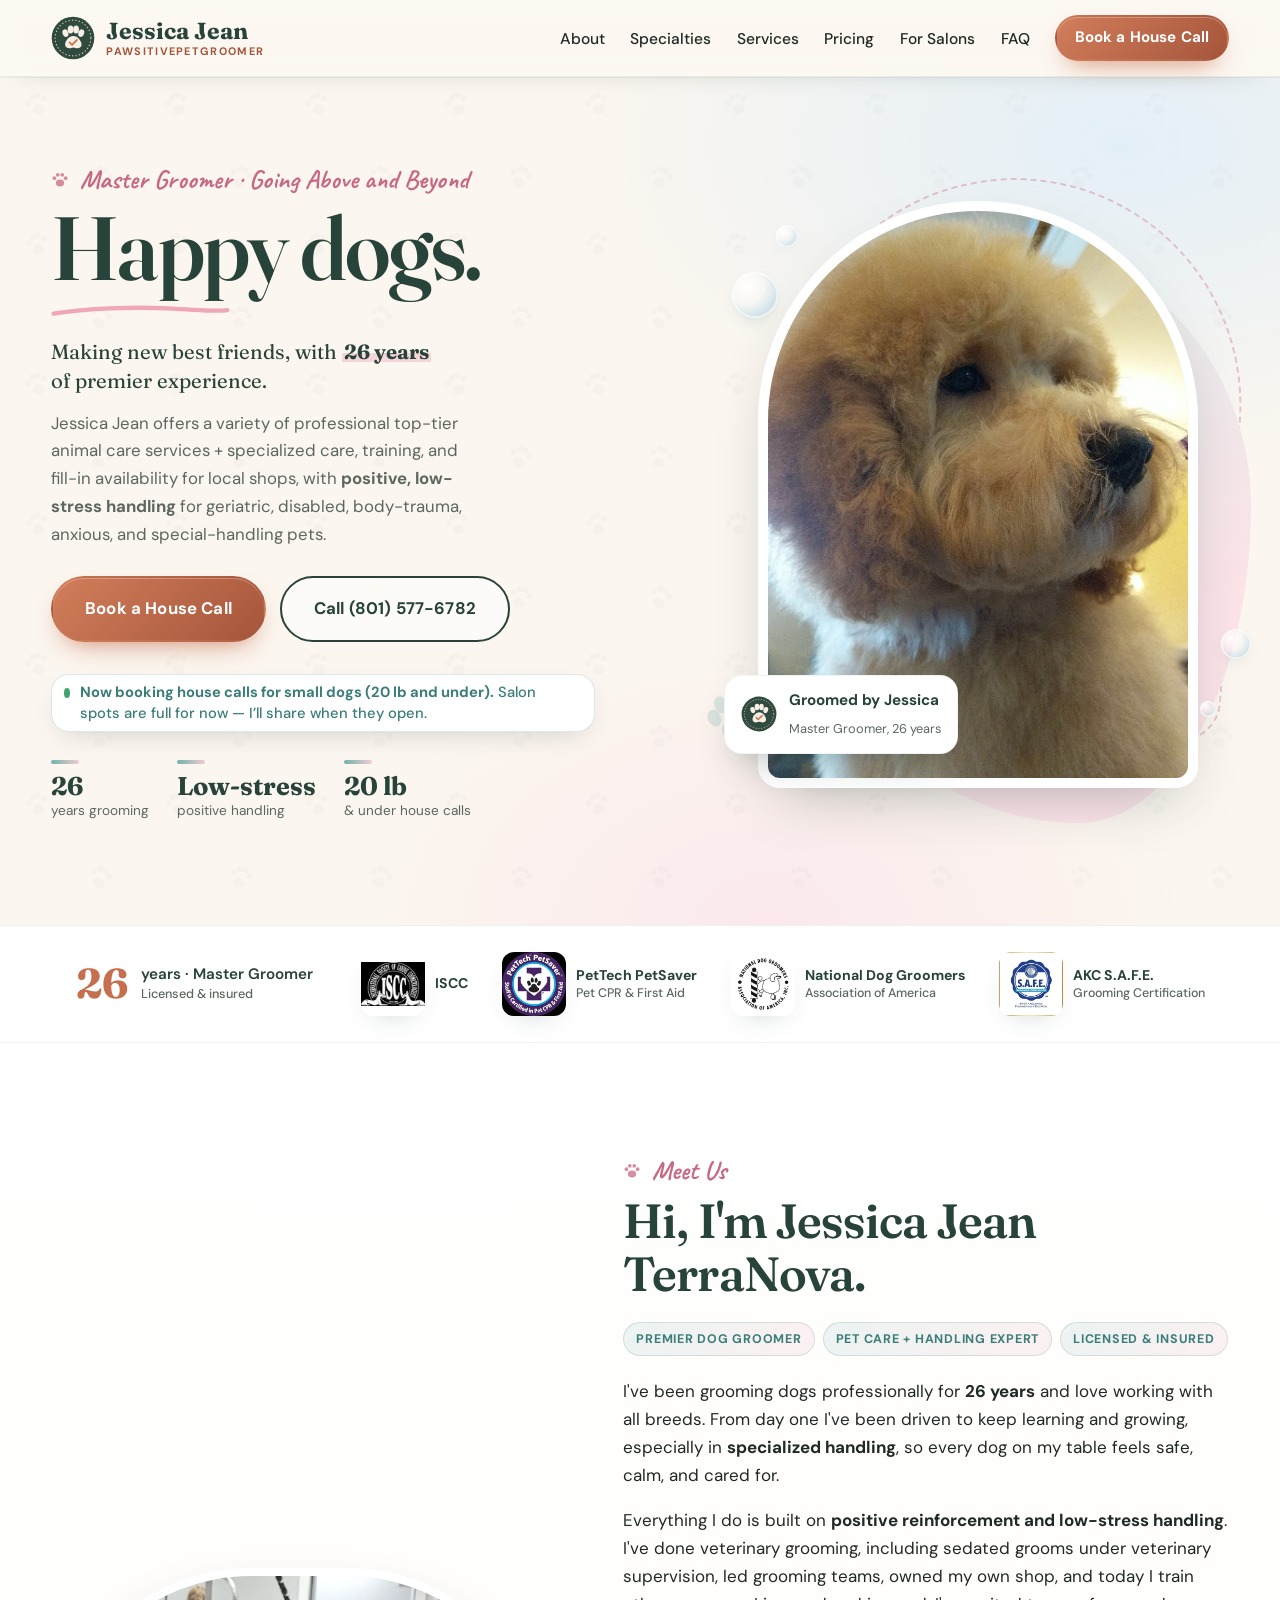
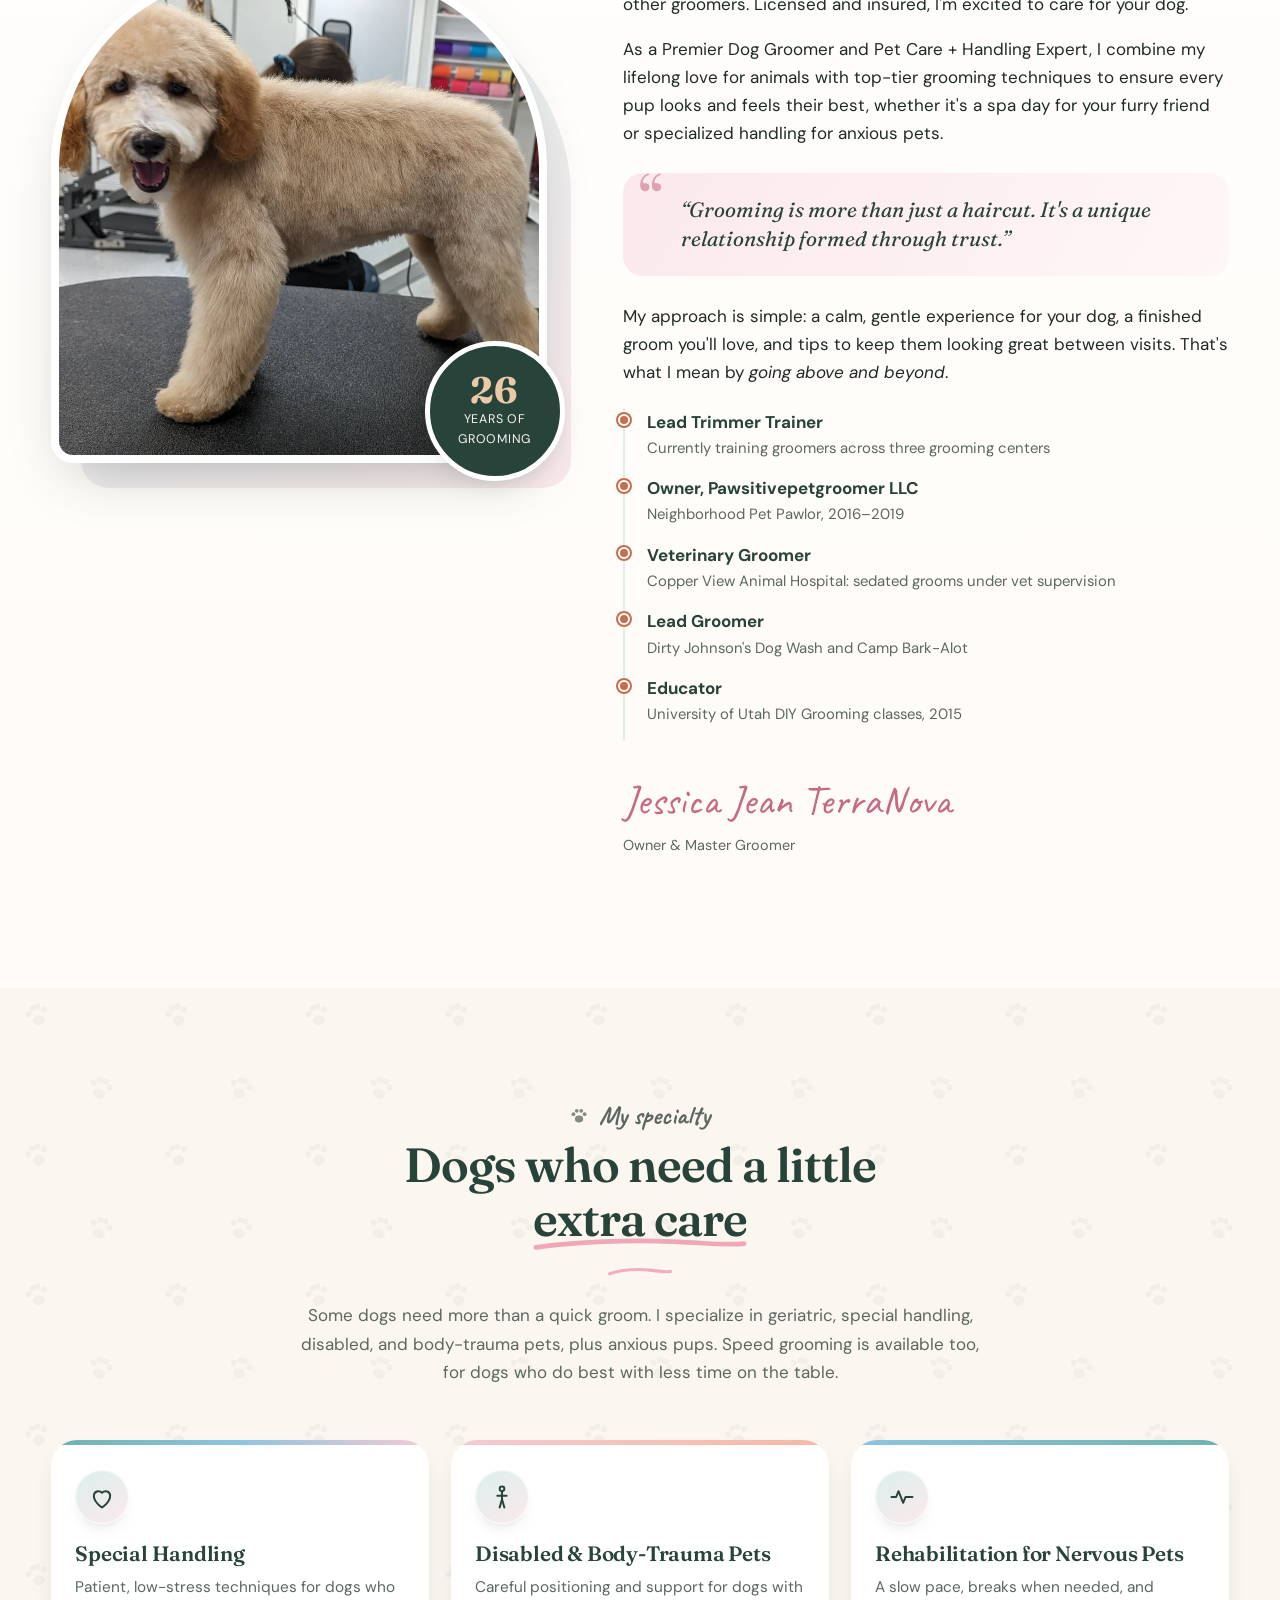
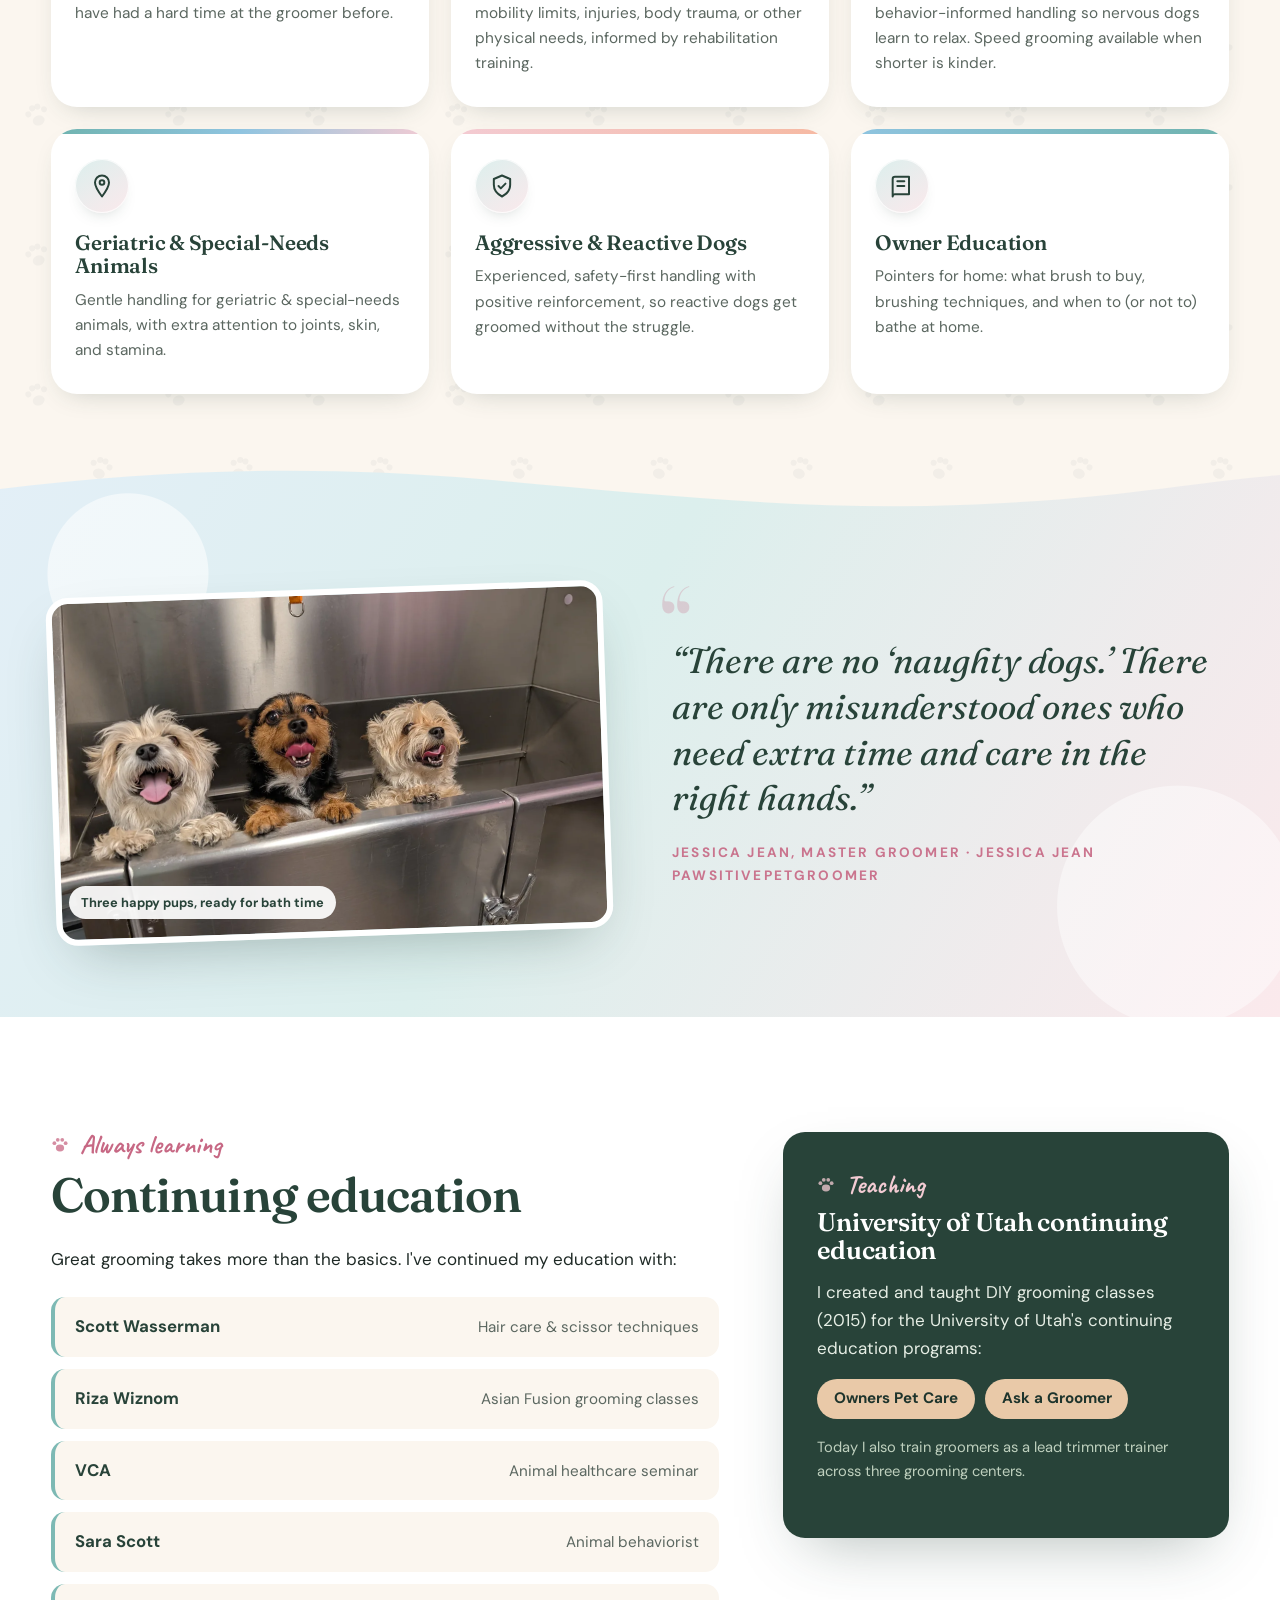
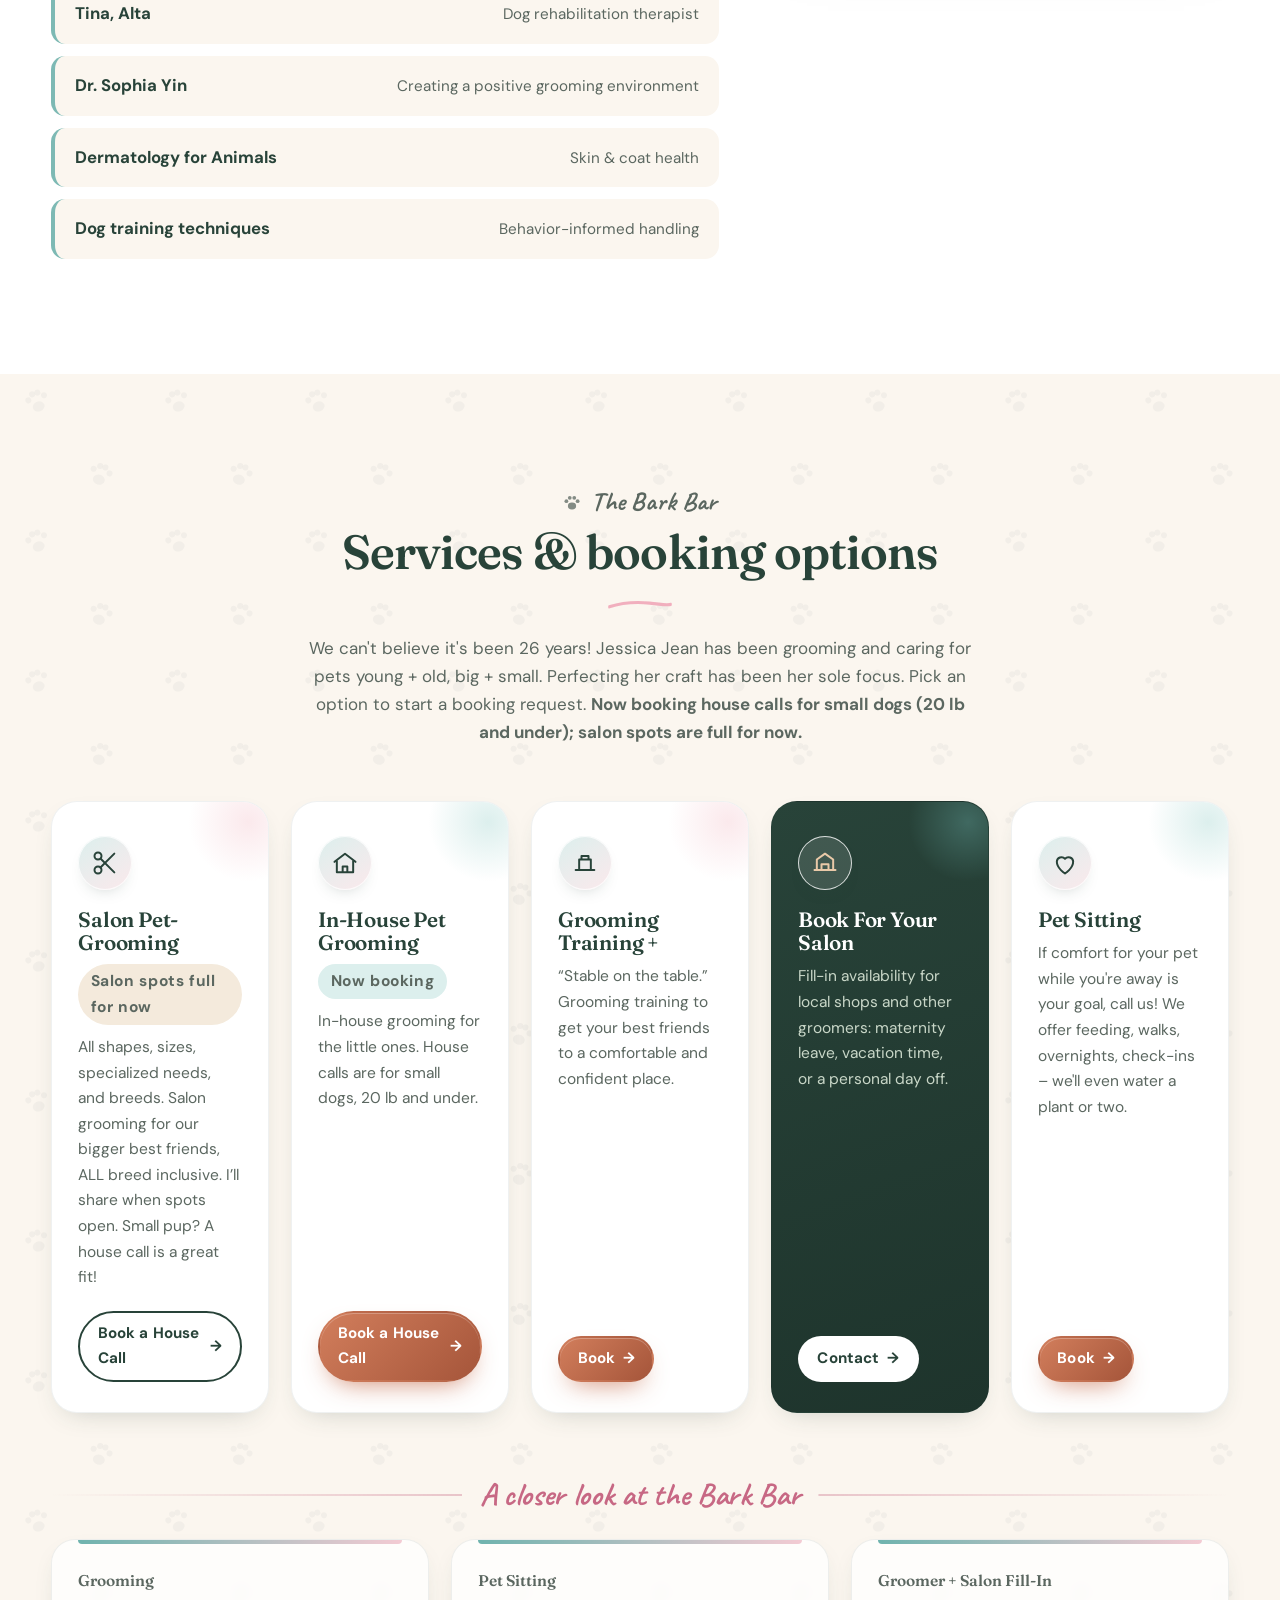
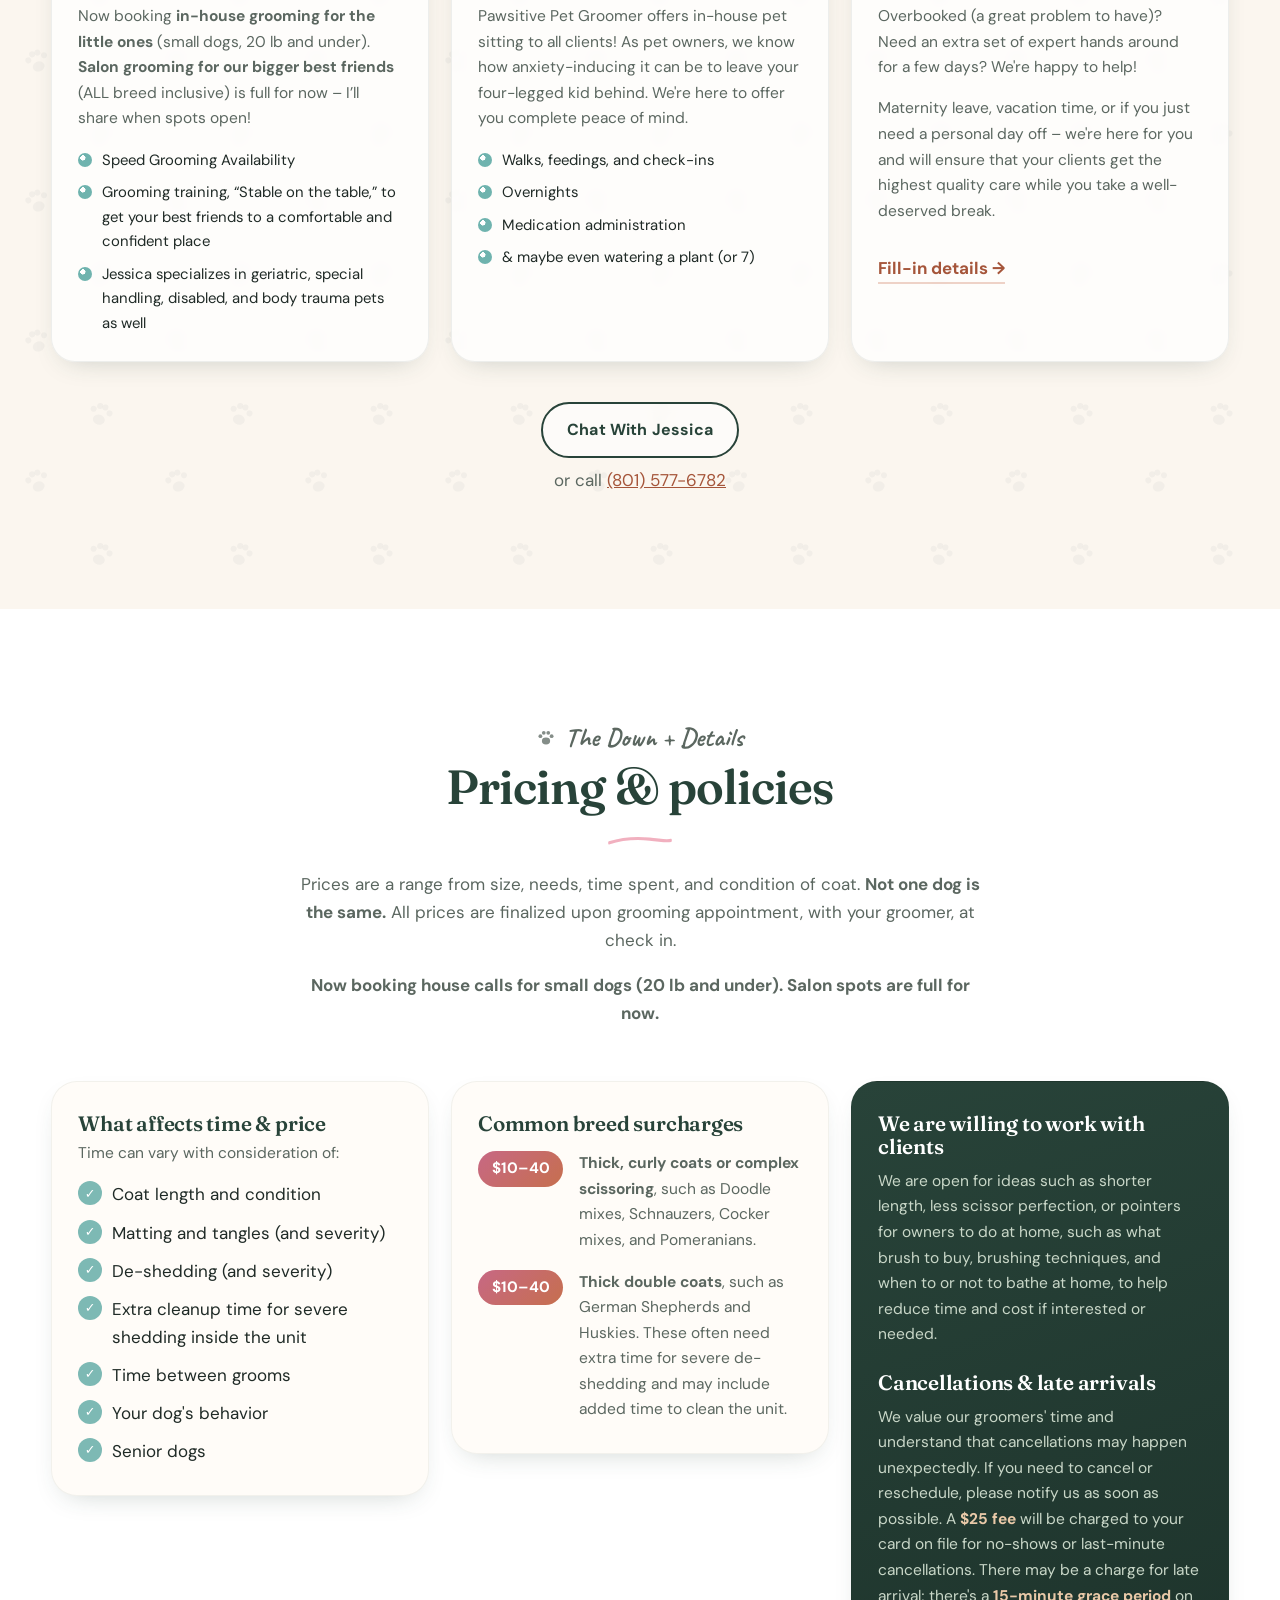
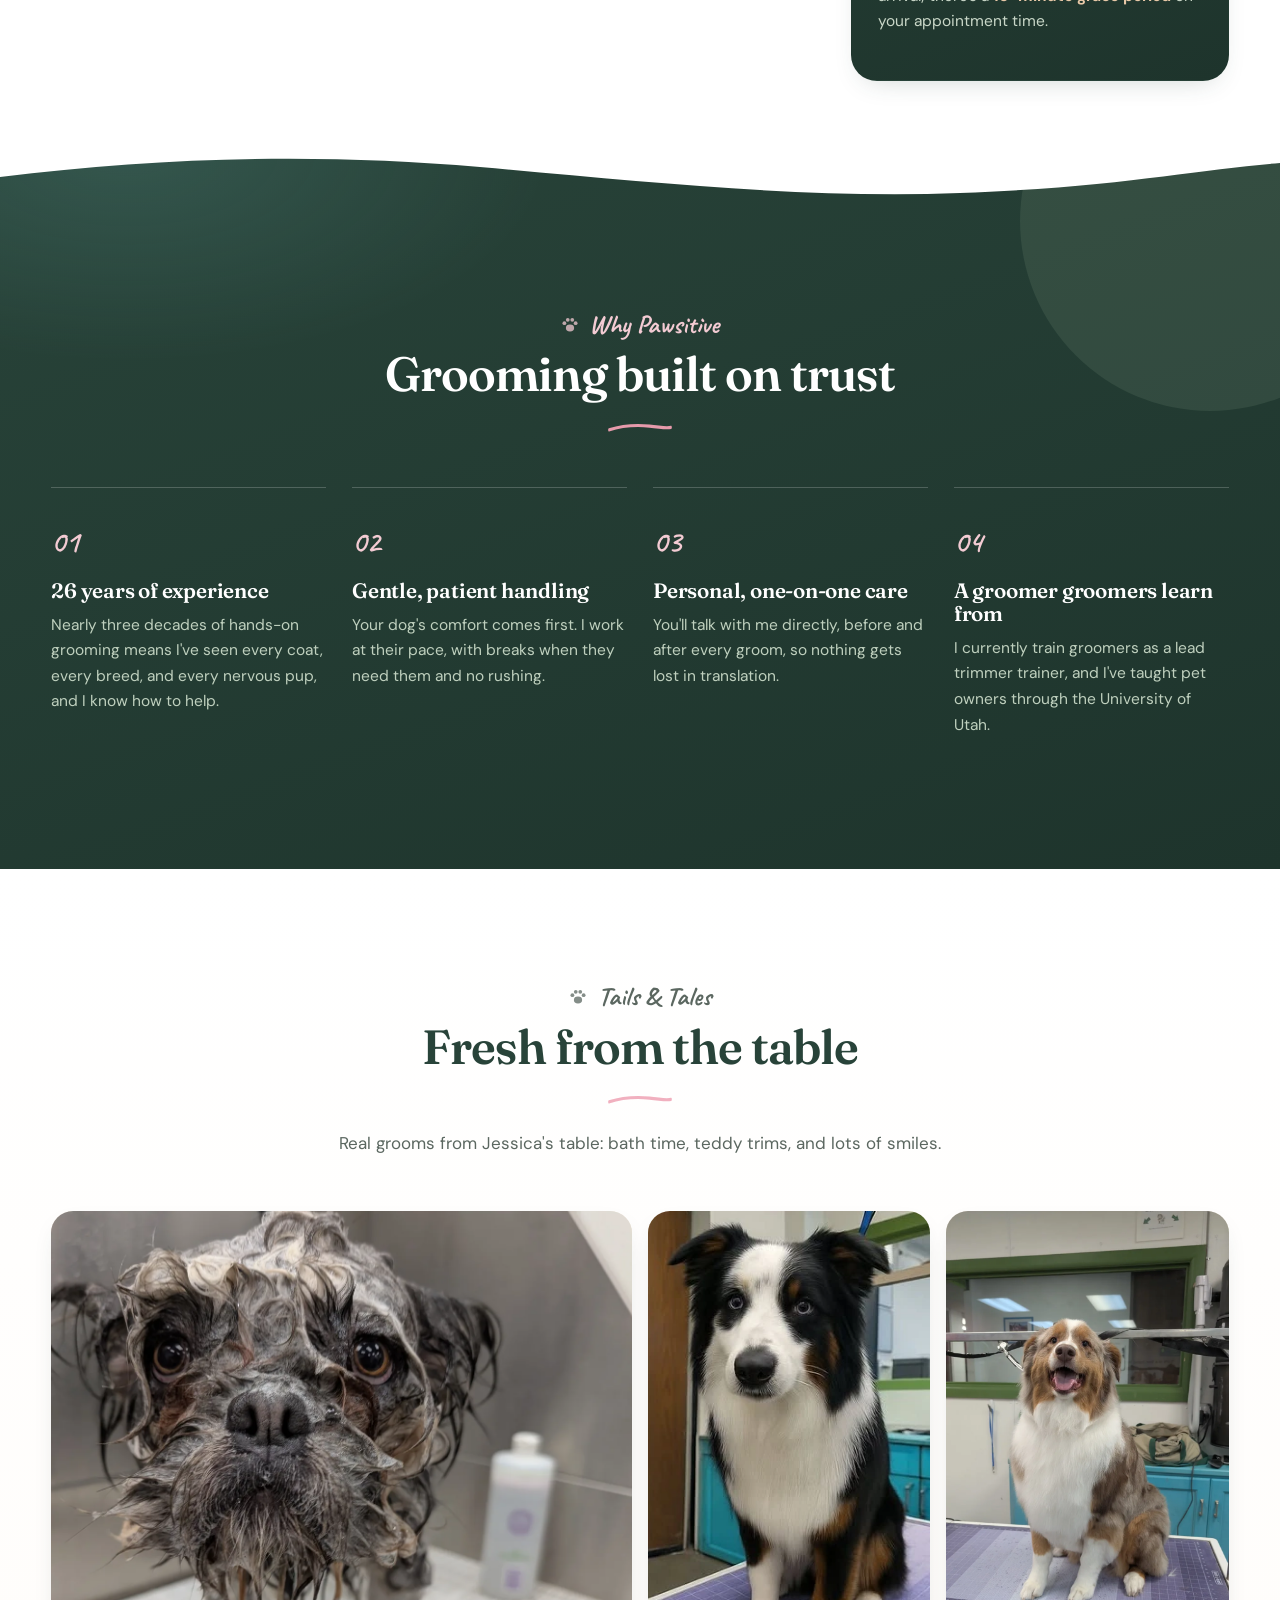
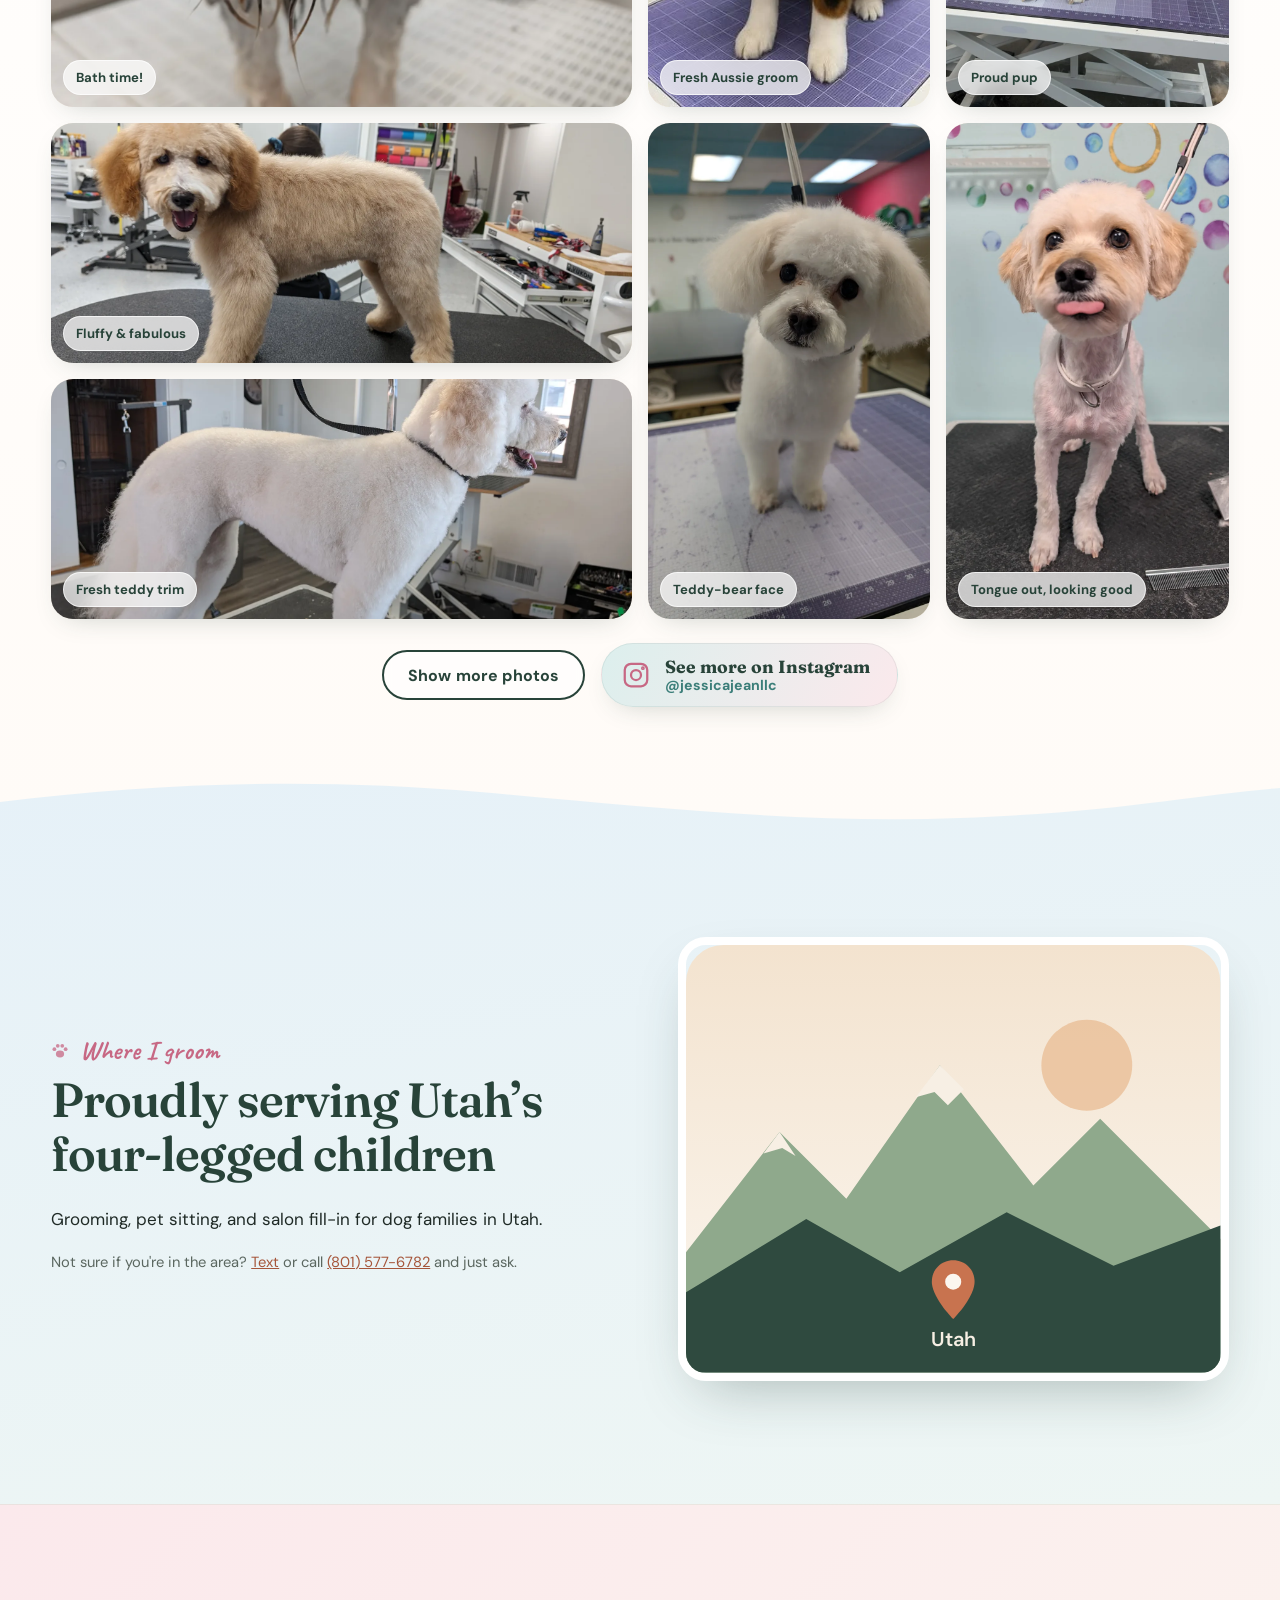
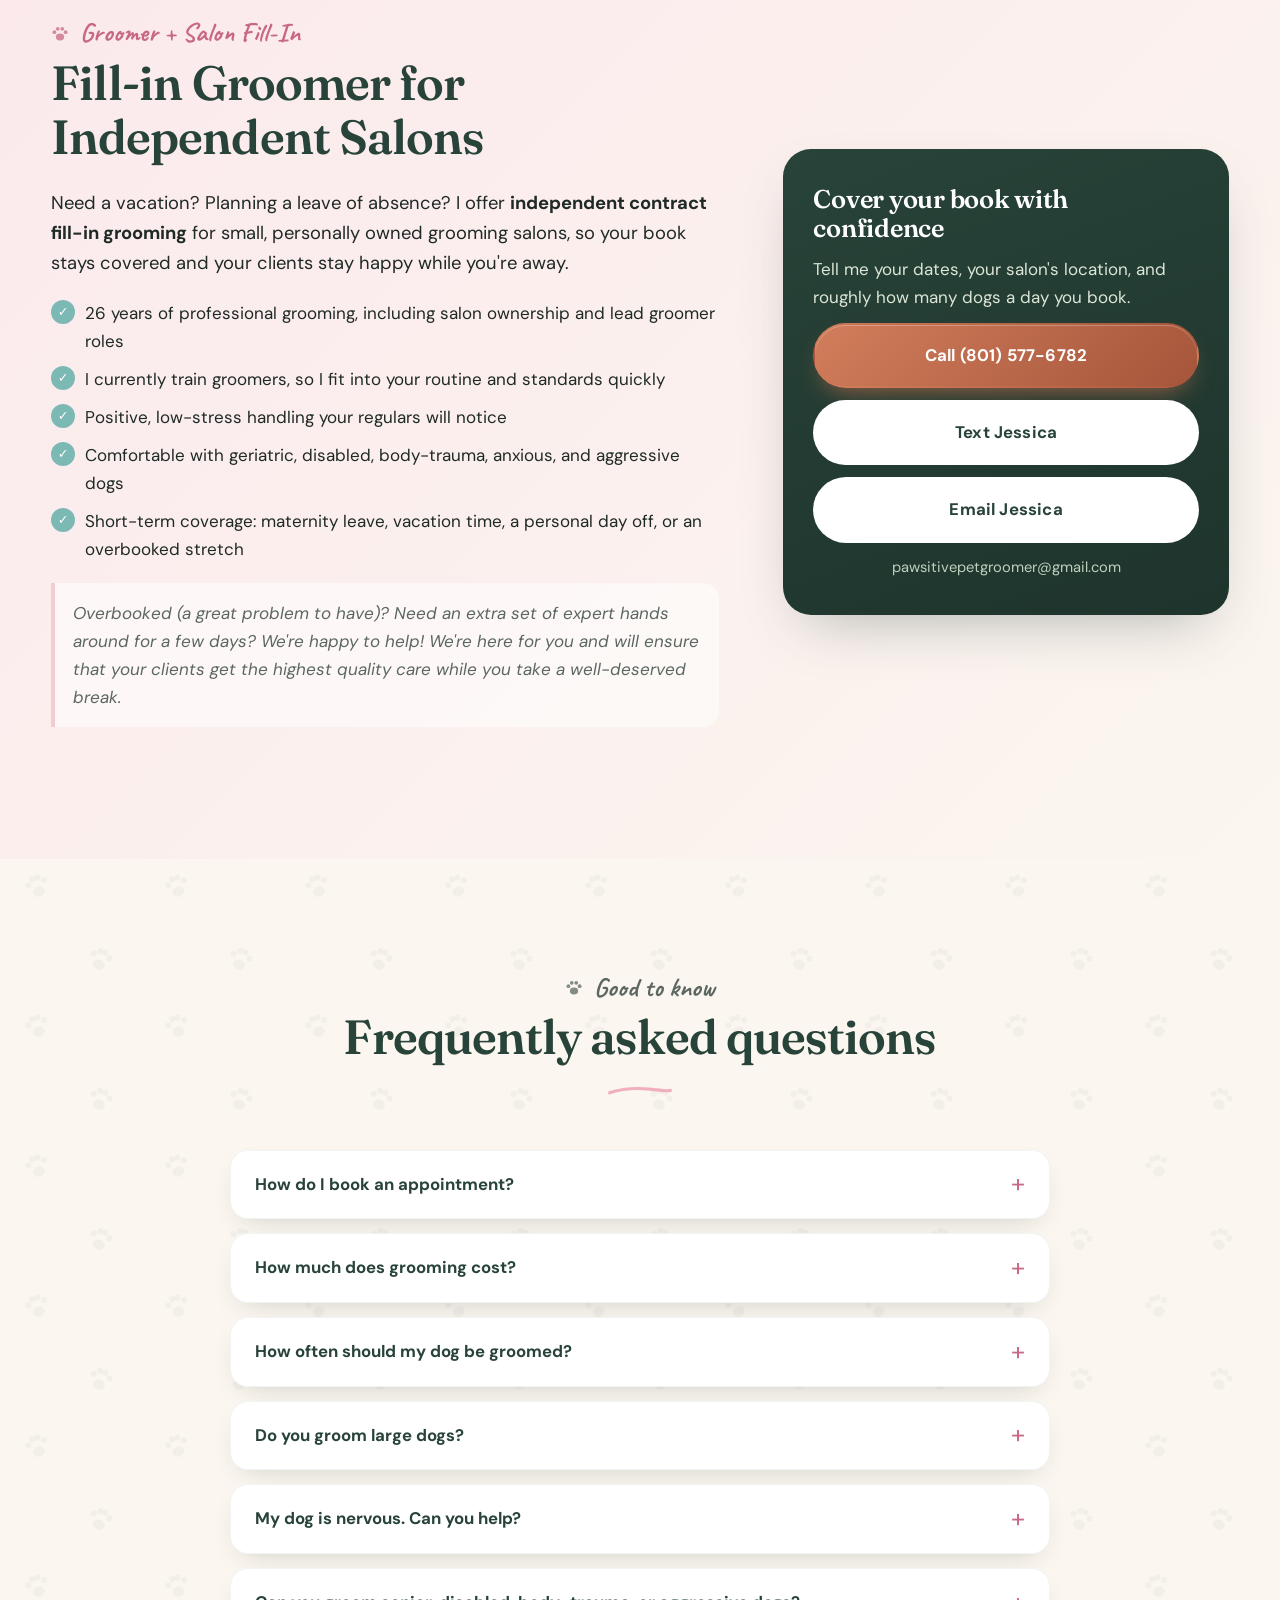
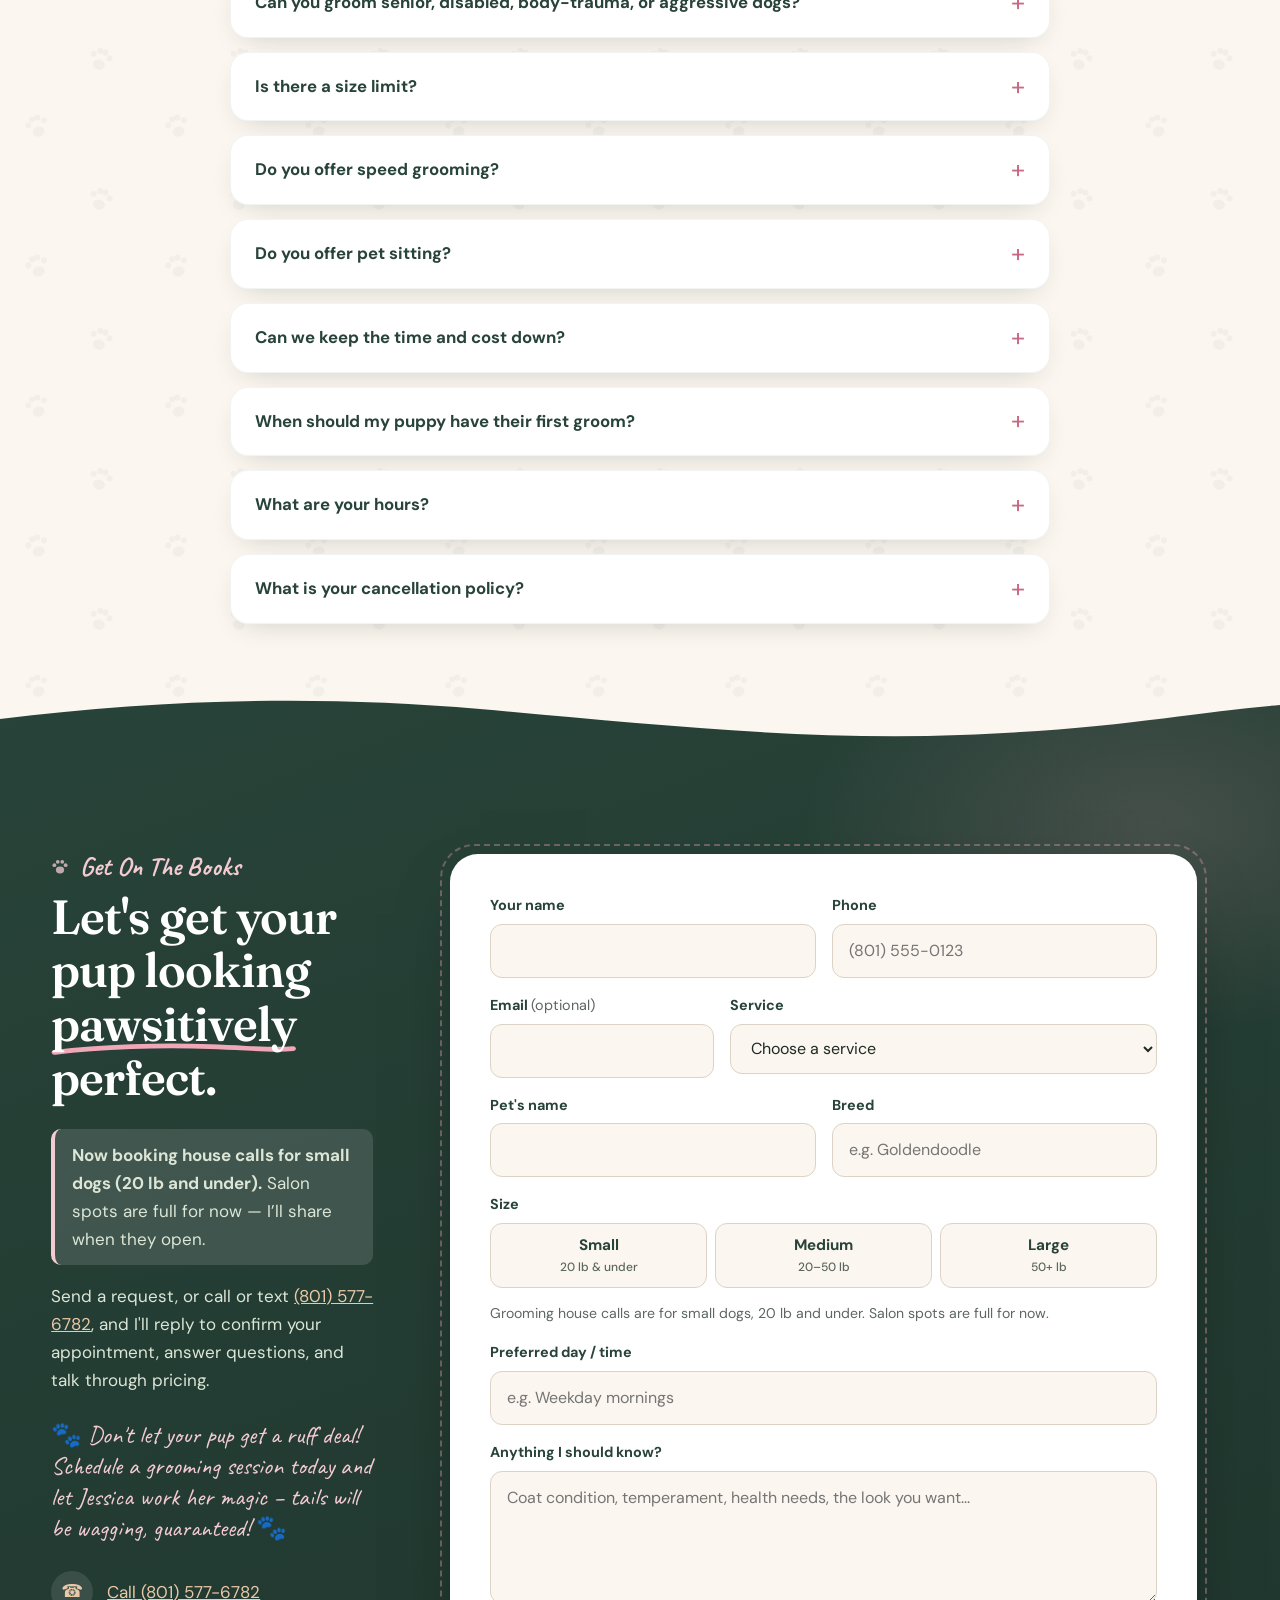
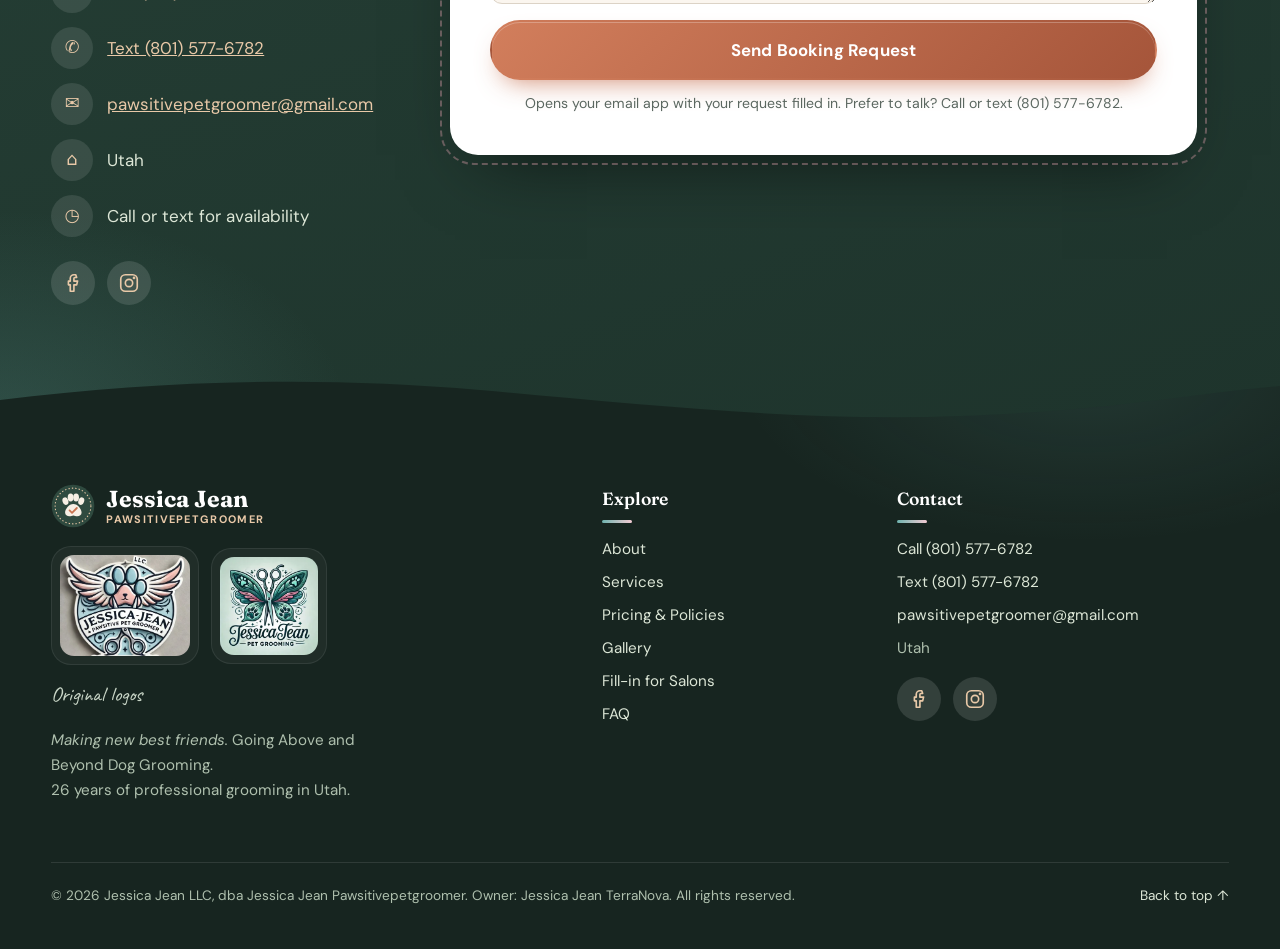
==== commit 1870f39b: "House calls only for now: add notice, mark salon spots full, point booking CTAs to house calls (20 l" ====
--- a/index.html
+++ b/index.html
@@ -57,7 +57,7 @@
           <li><a href="#pricing">Pricing</a></li>
           <li><a href="#fill-in">For Salons</a></li>
           <li><a href="#faq">FAQ</a></li>
-          <li><a class="btn btn-sm btn-primary" href="#book">Book Now</a></li>
+          <li><a class="btn btn-sm btn-primary" href="#book">Book a House Call</a></li>
         </ul>
       </nav>
     </div>
@@ -73,14 +73,14 @@
           <p class="hero-sub">Making new best friends, with <strong class="hl">26 years</strong> of premier experience.</p>
           <p class="lead">Jessica Jean offers a variety of professional top-tier animal care services + specialized care, training, and fill-in availability for local shops, with <strong>positive, low-stress handling</strong> for geriatric, disabled, body-trauma, anxious, and special-handling pets.</p>
           <div class="hero-ctas">
-            <a class="btn btn-primary btn-lg" href="#book">Book an Appointment</a>
+            <a class="btn btn-primary btn-lg" href="#book" data-service="In-House Pet Grooming">Book a House Call</a>
             <a class="btn btn-ghost btn-lg" href="tel:+18015776782">Call (801) 577-6782</a>
           </div>
-          <p class="accepting"><span class="dot" aria-hidden="true"></span>Accepting new clients</p>
+          <p class="accepting hc-notice" role="status"><span class="dot" aria-hidden="true"></span><span><strong>Now booking house calls for small dogs (20 lb and under).</strong> Salon spots are full for now &mdash; I&rsquo;ll share when they open.</span></p>
           <ul class="hero-badges" aria-label="Highlights">
             <li><span class="badge-num">26</span><span class="badge-label">years grooming</span></li>
             <li><span class="badge-num">Low-stress</span><span class="badge-label">positive handling</span></li>
-            <li><span class="badge-num">All</span><span class="badge-label">breeds &amp; sizes</span></li>
+            <li><span class="badge-num">20 lb</span><span class="badge-label">&amp; under house calls</span></li>
           </ul>
         </div>
         <div class="hero-media reveal">
@@ -203,20 +203,22 @@
         <div class="section-head reveal">
           <p class="eyebrow">The Bark Bar</p>
           <h2>Services &amp; booking options</h2>
-          <p>We can't believe it's been 26 years! Jessica Jean has been grooming and caring for pets young + old, big + small. Perfecting her craft has been her sole focus. Pick an option to start a booking request.</p>
+          <p>We can't believe it's been 26 years! Jessica Jean has been grooming and caring for pets young + old, big + small. Perfecting her craft has been her sole focus. Pick an option to start a booking request. <strong>Now booking house calls for small dogs (20 lb and under); salon spots are full for now.</strong></p>
         </div>
         <div class="service-grid book-options">
           <article class="service-card opt-card reveal">
             <div class="icon" aria-hidden="true"><svg viewBox="0 0 24 24"><circle cx="6" cy="6" r="3"/><circle cx="6" cy="18" r="3"/><path d="M8.1 8.1 20 20M8.1 15.9 20 4"/></svg></div>
             <h3>Salon Pet-Grooming</h3>
-            <p>All shapes, sizes, specialized needs, and breeds. Salon grooming for our bigger best friends, ALL breed inclusive. Speed grooming available.</p>
-            <a class="btn btn-primary btn-sm" href="#book" data-service="Salon Pet-Grooming">Book</a>
+            <p class="full-tag">Salon spots full for now</p>
+            <p>All shapes, sizes, specialized needs, and breeds. Salon grooming for our bigger best friends, ALL breed inclusive. I&rsquo;ll share when spots open. Small pup? A house call is a great fit!</p>
+            <a class="btn btn-ghost btn-sm" href="#book" data-service="In-House Pet Grooming">Book a House Call</a>
           </article>
           <article class="service-card opt-card reveal">
             <div class="icon" aria-hidden="true"><svg viewBox="0 0 24 24"><path d="M3 11 12 4l9 7M5 10v10h14V10M10 20v-5h4v5"/></svg></div>
             <h3>In-House Pet Grooming</h3>
-            <p>In-house grooming for the little ones. Available to small dogs (20 lb limit).</p>
-            <a class="btn btn-primary btn-sm" href="#book" data-service="In-House Pet Grooming">Book</a>
+            <p class="open-tag">Now booking</p>
+            <p>In-house grooming for the little ones. House calls are for small dogs, 20 lb and under.</p>
+            <a class="btn btn-primary btn-sm" href="#book" data-service="In-House Pet Grooming">Book a House Call</a>
           </article>
           <article class="service-card opt-card reveal">
             <div class="icon" aria-hidden="true"><svg viewBox="0 0 24 24"><path d="M4 18h16M7 18V9h10v9M9 9V6h6v3"/></svg></div>
@@ -242,7 +244,7 @@
           <div class="detail-grid">
             <article class="detail-card reveal">
               <p class="detail-kicker">Grooming</p>
-              <p>We offer <strong>in-house grooming for the little ones</strong> (20 lb limit), and <strong>salon grooming for our bigger best friends</strong> &ndash; ALL breed inclusive!</p>
+              <p>Now booking <strong>in-house grooming for the little ones</strong> (small dogs, 20 lb and under). <strong>Salon grooming for our bigger best friends</strong> (ALL breed inclusive) is full for now &ndash; I&rsquo;ll share when spots open!</p>
               <ul class="mini-list">
                 <li>Speed Grooming Availability</li>
                 <li>Grooming training, &ldquo;Stable on the table,&rdquo; to get your best friends to a comfortable and confident place</li>
@@ -281,6 +283,7 @@
           <p class="eyebrow">The Down + Details</p>
           <h2>Pricing &amp; policies</h2>
           <p>Prices are a range from size, needs, time spent, and condition of coat. <strong>Not one dog is the same.</strong> All prices are finalized upon grooming appointment, with your groomer, at check in.</p>
+          <p><strong>Now booking house calls for small dogs (20 lb and under). Salon spots are full for now.</strong></p>
         </div>
         <div class="price-grid">
           <article class="price-card reveal">
@@ -418,13 +421,13 @@
           <h2>Frequently asked questions</h2>
         </div>
         <div class="faq-list">
-          <details class="reveal"><summary>How do I book an appointment?</summary><p>Use the booking form below, call or text <a href="tel:+18015776782">(801) 577-6782</a>, or email me at <a href="mailto:pawsitivepetgroomer@gmail.com">pawsitivepetgroomer@gmail.com</a>. Share your dog's name, breed, size, and the service you're interested in, and I'll get back to you to confirm a time.</p></details>
+          <details class="reveal"><summary>How do I book an appointment?</summary><p>Use the booking form below, call or text <a href="tel:+18015776782">(801) 577-6782</a>, or email me at <a href="mailto:pawsitivepetgroomer@gmail.com">pawsitivepetgroomer@gmail.com</a>. Share your dog's name, breed, size, and the service you're interested in, and I'll get back to you to confirm a time. Right now I&rsquo;m booking house calls for small dogs (20 lb and under); salon spots are full for now.</p></details>
           <details class="reveal"><summary>How much does grooming cost?</summary><p>Pricing depends on your dog's size, breed, coat condition, and the service. Prices are a range, finalized with your groomer at check-in. Some breeds commonly have a $10&ndash;40 surcharge. See <a href="#pricing">The Down + Details</a> for more.</p></details>
           <details class="reveal"><summary>How often should my dog be groomed?</summary><p>Most dogs do well with a groom every 4 to 8 weeks, depending on coat type and lifestyle. Dogs with continuously growing coats (like Poodles and Doodles) usually benefit from the shorter end. I'm happy to recommend a schedule for your dog.</p></details>
-          <details class="reveal"><summary>Do you groom large dogs?</summary><p>Absolutely. Large and giant breeds are welcome, including double-coated breeds that need a thorough de-shed.</p></details>
+          <details class="reveal"><summary>Do you groom large dogs?</summary><p>I love our bigger best friends! Large and giant breeds, including double-coated breeds that need a thorough de-shed, are groomed in the salon, and salon spots are full for now &ndash; I&rsquo;ll share when they open. Right now I&rsquo;m booking house calls for small dogs, 20 lb and under.</p></details>
           <details class="reveal"><summary>My dog is nervous. Can you help?</summary><p>Yes, high-anxiety dogs are one of my specialties. I use positive reinforcement and low-stress handling, informed by training with an animal behaviorist, and I go slowly, use gentle handling, and take breaks as needed. Let me know about any sensitivities when you book.</p></details>
           <details class="reveal"><summary>Can you groom senior, disabled, body-trauma, or aggressive dogs?</summary><p>Yes. Seniors and dogs with physical disabilities are a big part of why I pursued specialized handling, including training with a dog rehabilitation therapist. I also have veterinary grooming experience and handle aggressive and reactive dogs safely. Tell me about your dog's needs and I'll plan the groom around their comfort.</p></details>
-          <details class="reveal"><summary>Is there a size limit?</summary><p>In-house grooming is available to small dogs (20 lb limit). Salon grooming is for our bigger best friends, and it's ALL breed inclusive: all shapes, sizes, specialized needs, and breeds.</p></details>
+          <details class="reveal"><summary>Is there a size limit?</summary><p>House calls (in-house grooming) are for small dogs, 20 lb and under, and I&rsquo;m booking those now. Salon grooming is for our bigger best friends and is ALL breed inclusive, but salon spots are full for now &ndash; I&rsquo;ll share when they open.</p></details>
           <details class="reveal"><summary>Do you offer speed grooming?</summary><p>Yes, speed grooming is available. Mention it when you book.</p></details>
           <details class="reveal"><summary>Do you offer pet sitting?</summary><p>Yes! Pawsitive Pet Groomer offers in-house pet sitting to all clients. As pet owners, we know how anxiety-inducing it can be to leave your four-legged kid behind. Walks, feedings, overnights, check-ins, medication administration, &amp; maybe even watering a plant (or 7).</p></details>
           <details class="reveal"><summary>Can we keep the time and cost down?</summary><p>We are willing to work with clients. We are open for ideas such as shorter length, less scissor perfection, or pointers for owners to do at home, like what brush to buy, brushing techniques, and when to or not to bathe at home.</p></details>
@@ -441,6 +444,7 @@
         <div class="book-copy reveal">
           <p class="eyebrow">Get On The Books</p>
           <h2>Let's get your pup looking <span class="hl-under">pawsitively</span> perfect.</h2>
+          <p class="hc-note"><strong>Now booking house calls for small dogs (20 lb and under).</strong> Salon spots are full for now &mdash; I&rsquo;ll share when they open.</p>
           <p>Send a request, or call or text <a href="tel:+18015776782">(801) 577-6782</a>, and I'll reply to confirm your appointment, answer questions, and talk through pricing.</p>
           <p class="ruff-deal"><span aria-hidden="true">🐾</span> Don't let your pup get a ruff deal! Schedule a grooming session today and let Jessica work her magic &ndash; tails will be wagging, guaranteed! <span aria-hidden="true">🐾</span></p>
           <ul class="contact-list">
@@ -465,8 +469,7 @@
             <div class="field"><label for="f-service">Service</label>
               <select id="f-service" name="service" required>
                 <option value="">Choose a service</option>
-                <option>Salon Pet-Grooming</option>
-                <option>In-House Pet Grooming</option>
+                <option value="In-House Pet Grooming">House Call Grooming (small dogs, 20 lb and under)</option>
                 <option>Grooming Training +</option>
                 <option>Book For Your Salon</option>
                 <option>Pet Sitting</option>
@@ -481,10 +484,11 @@
           <fieldset class="field size-field">
             <legend>Size</legend>
             <div class="size-pills">
-              <label><input type="radio" name="size" value="Under 20 lb"><span>Small<small>under 20 lb</small></span></label>
+              <label><input type="radio" name="size" value="20 lb and under"><span>Small<small>20 lb &amp; under</small></span></label>
               <label><input type="radio" name="size" value="20-50 lb"><span>Medium<small>20&ndash;50 lb</small></span></label>
               <label><input type="radio" name="size" value="50+ lb"><span>Large<small>50+ lb</small></span></label>
             </div>
+            <p class="form-hint size-hint">Grooming house calls are for small dogs, 20 lb and under. Salon spots are full for now.</p>
           </fieldset>
           <div class="field"><label for="f-date">Preferred day / time</label><input id="f-date" name="preferred" placeholder="e.g. Weekday mornings"></div>
           <div class="field"><label for="f-notes">Anything I should know?</label><textarea id="f-notes" name="notes" rows="4" placeholder="Coat condition, temperament, health needs, the look you want..."></textarea></div>
--- a/styles.css
+++ b/styles.css
@@ -659,3 +659,13 @@
 /* v7 hero: single-line headline */
 .hero-copy h1{font-size:clamp(3rem,7.2vw,5.6rem);margin-bottom:.22em;line-height:1.02}
 .hero-copy h1::after{content:"";display:block;width:clamp(120px,14vw,190px);height:14px;margin-top:.12em;background:var(--underline) no-repeat center/100% 100%}
+
+/* House calls only notice (Nov 2026) */
+.hc-notice{align-items:flex-start;border-radius:18px;max-width:34rem;line-height:1.45;font-weight:500}
+.hc-notice .dot{margin-top:.4em}
+.hc-notice strong{font-weight:700}
+.full-tag,.open-tag{flex:none !important;align-self:flex-start;margin:0 0 10px !important;font-size:.78rem;font-weight:700;letter-spacing:.04em;padding:.3em .8em;border-radius:999px}
+.full-tag{background:var(--cream-2);color:var(--terra-d)}
+.open-tag{background:var(--teal-soft,#DCEFEC);color:var(--teal-d,#3B7E79)}
+.hc-note{background:rgba(255,255,255,.12);border-left:4px solid var(--pink,#F0A8B8);padding:.7em 1em;border-radius:10px}
+.size-hint{text-align:left;margin-top:8px}
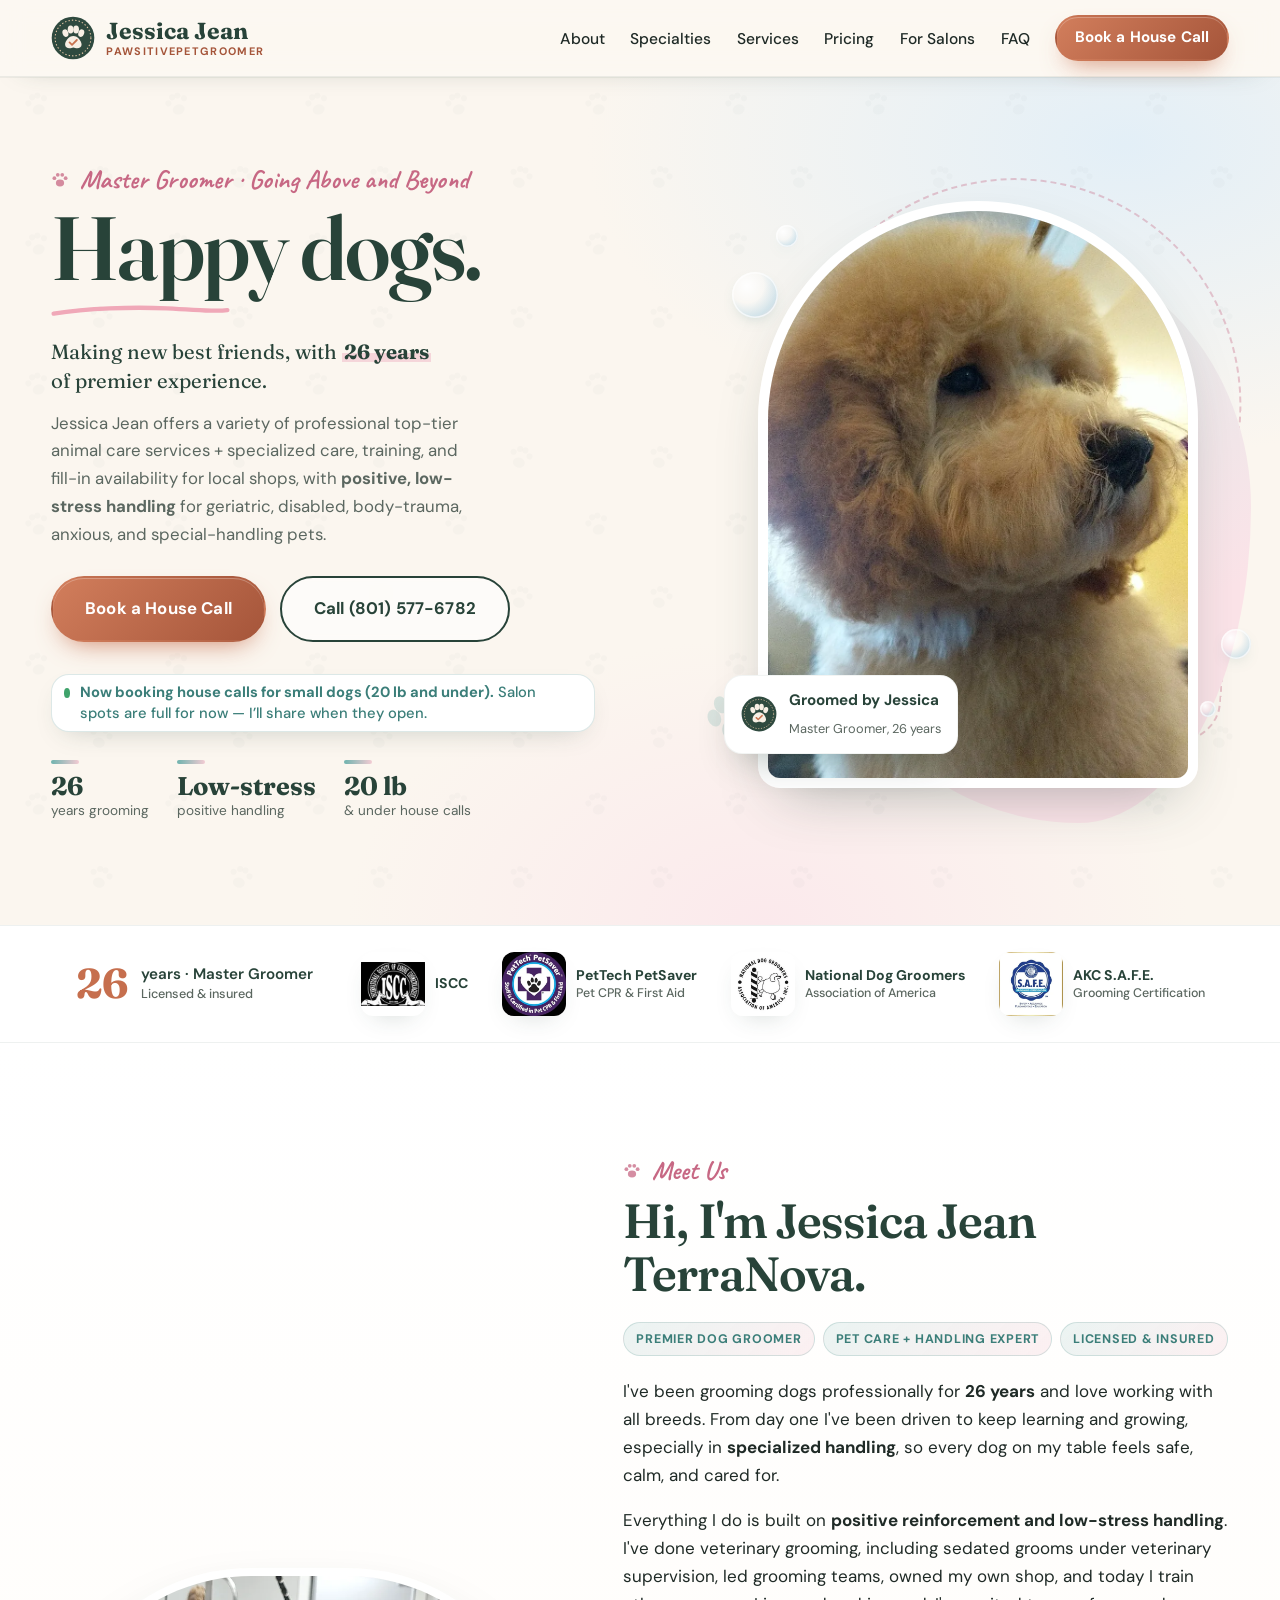
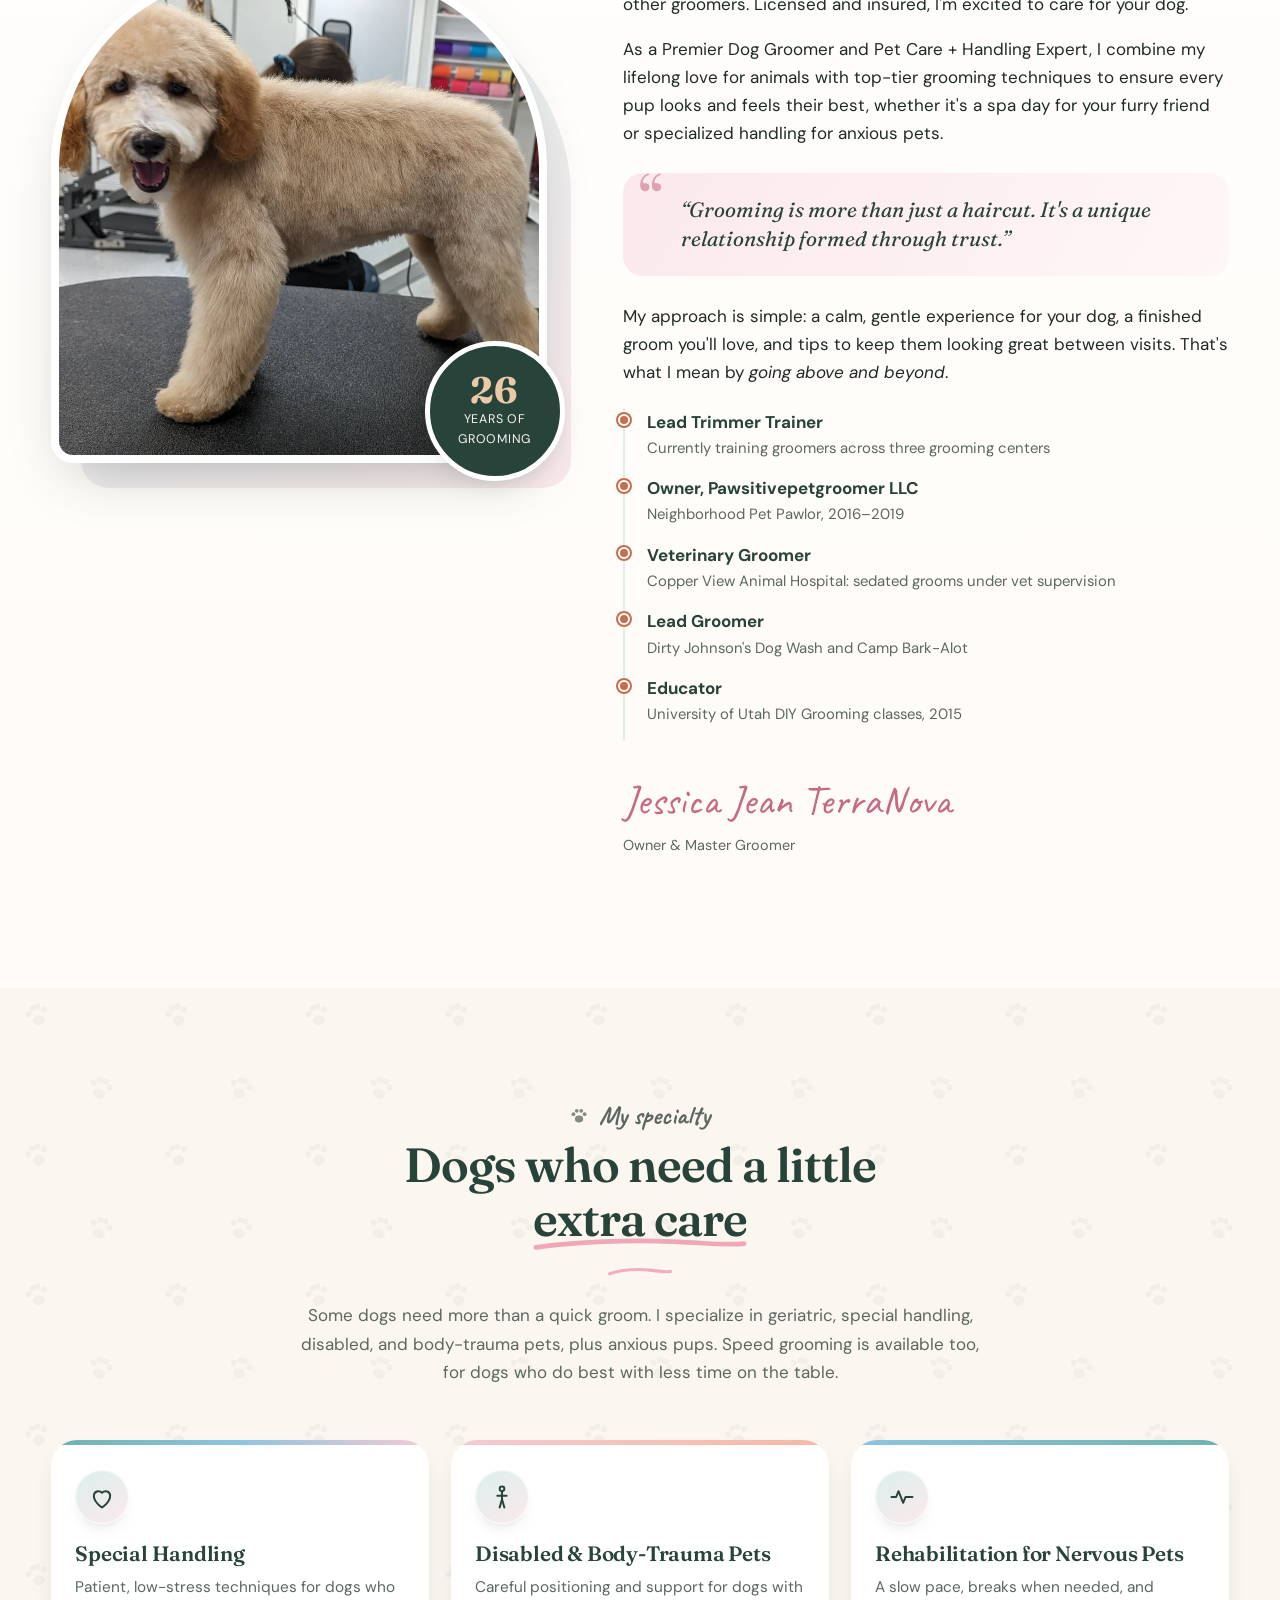
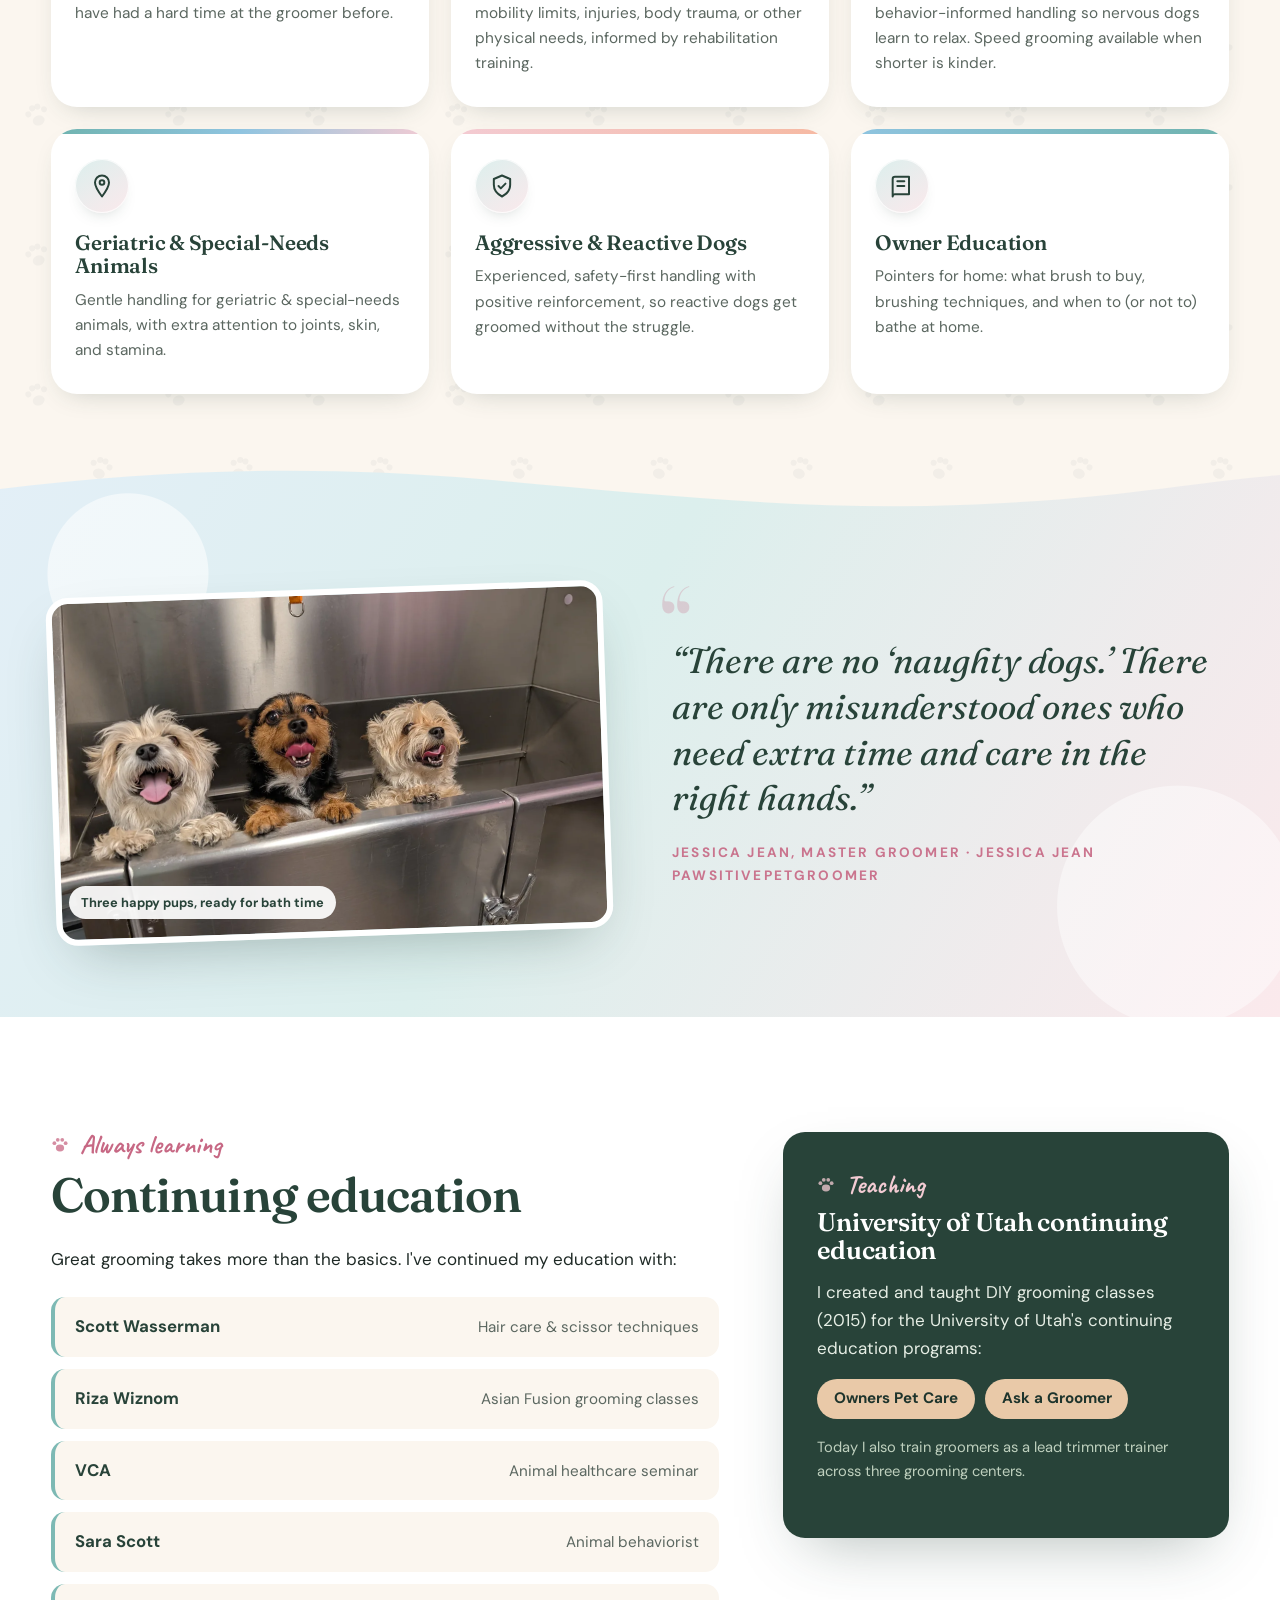
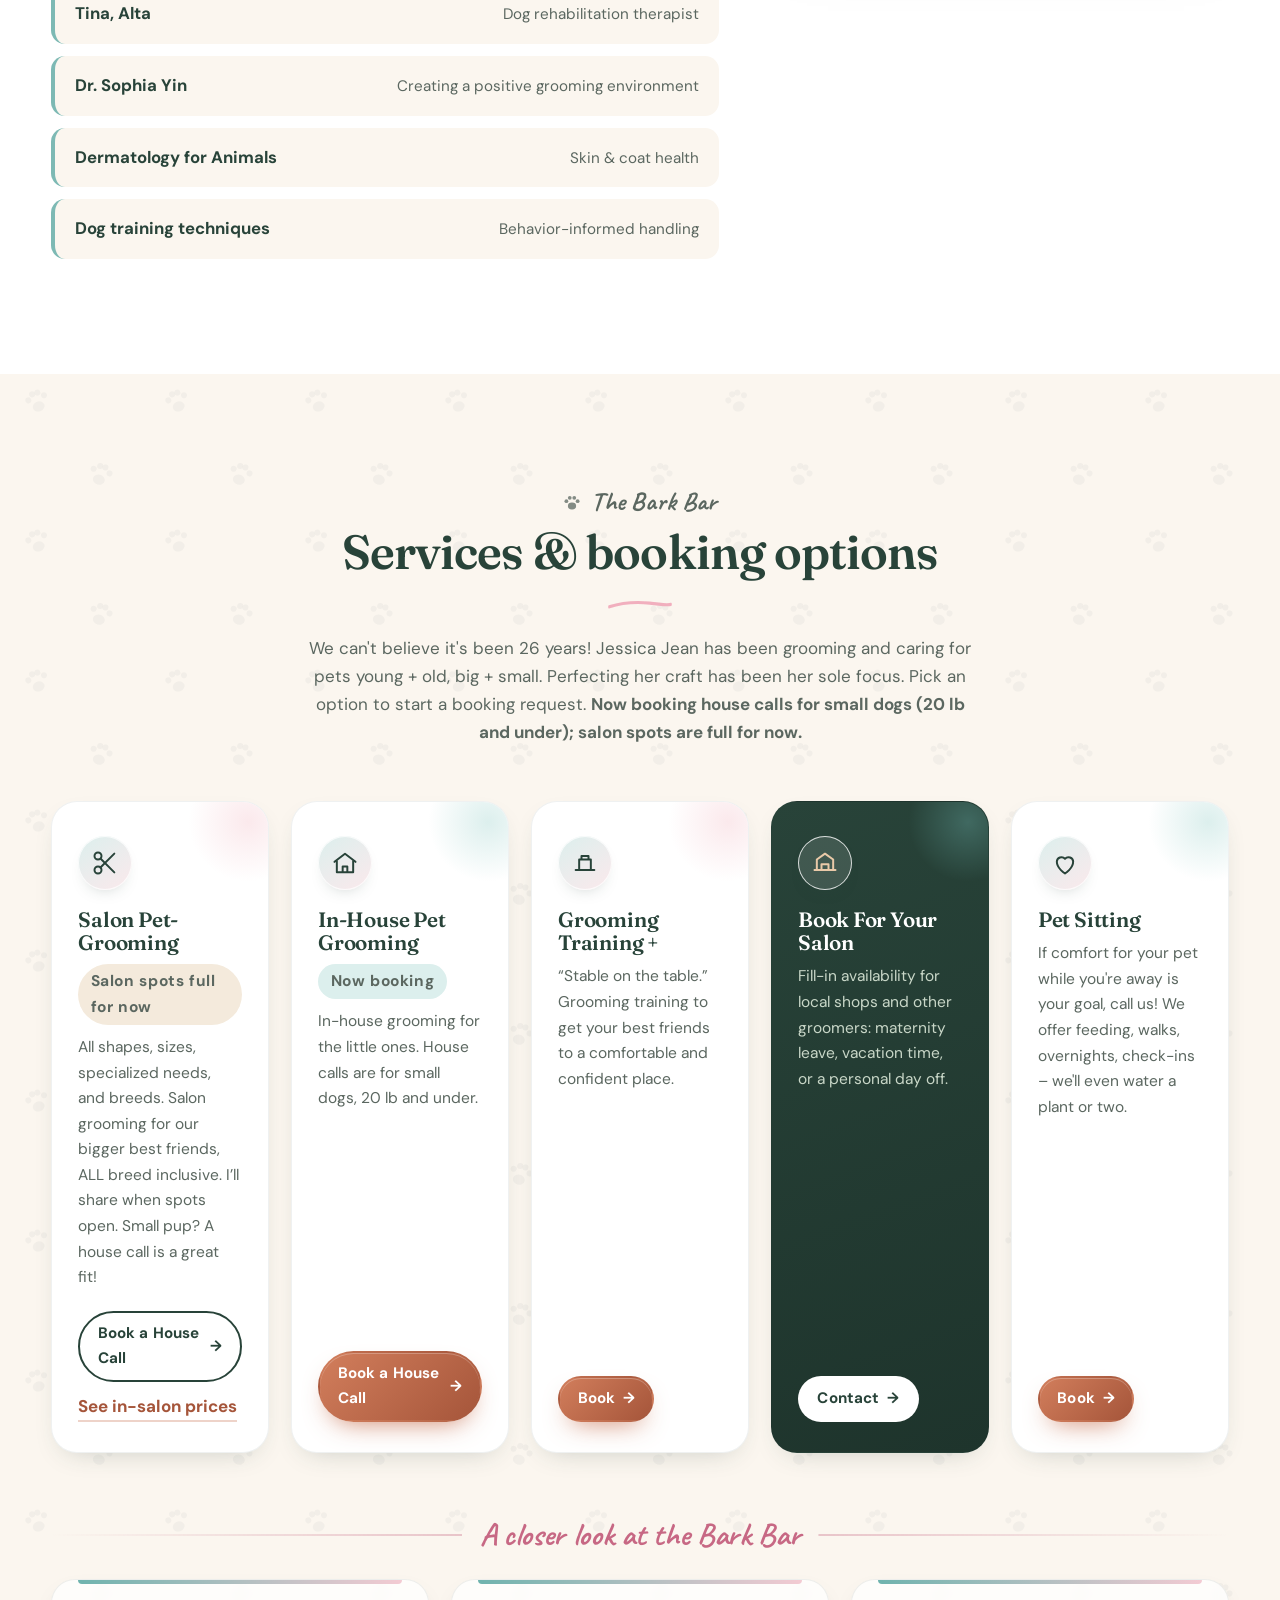
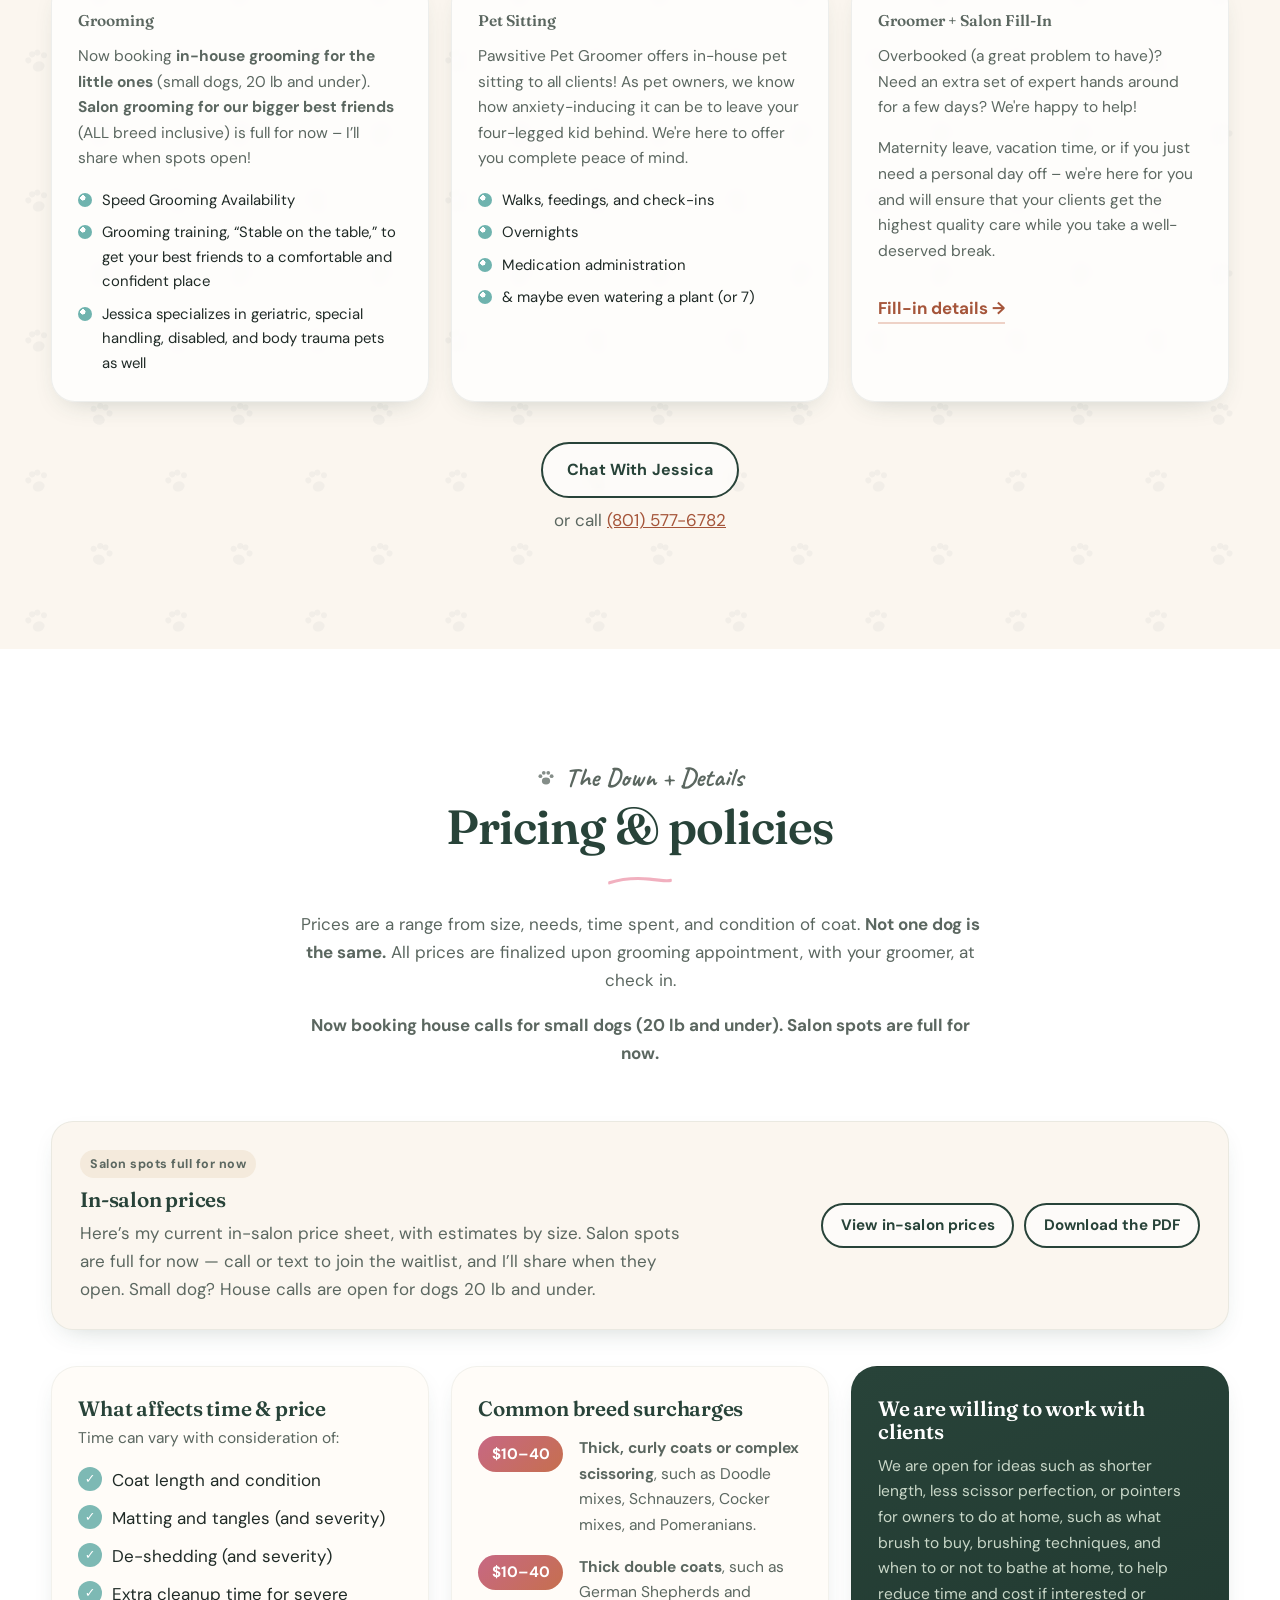
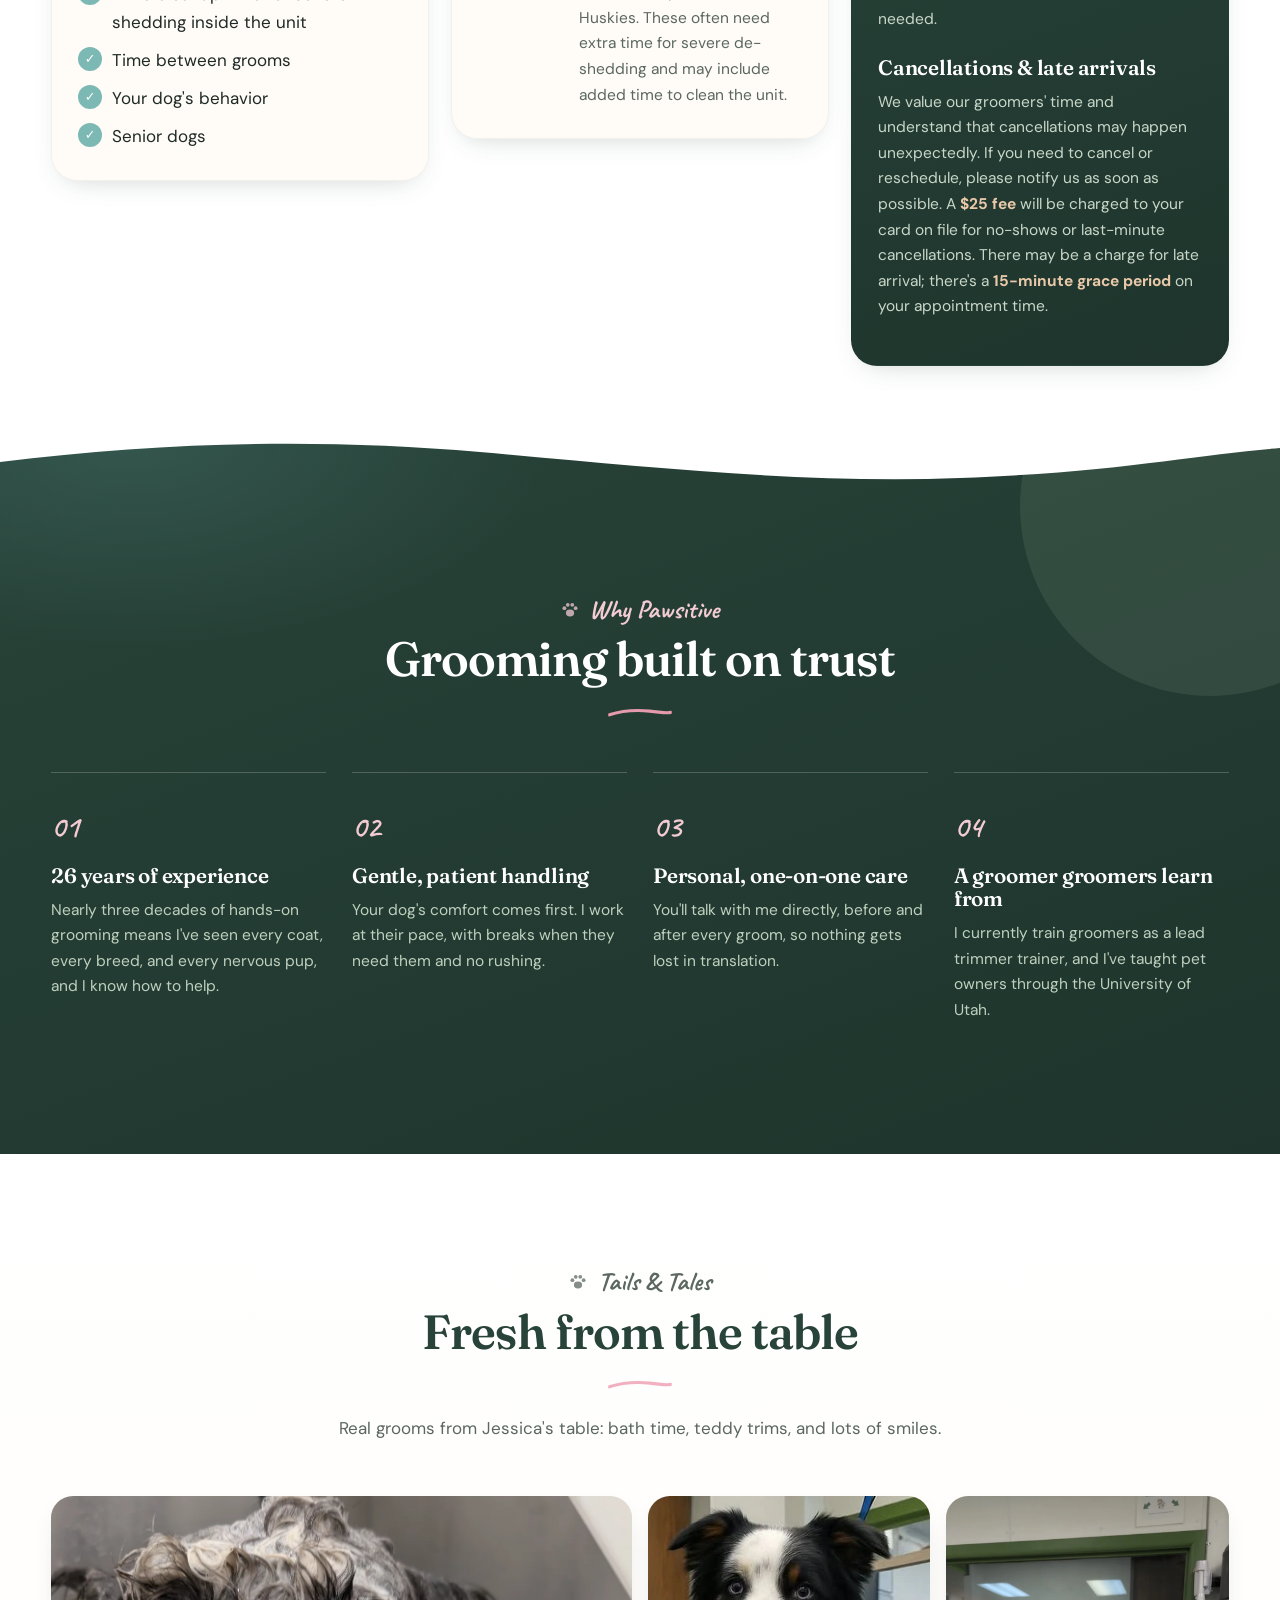
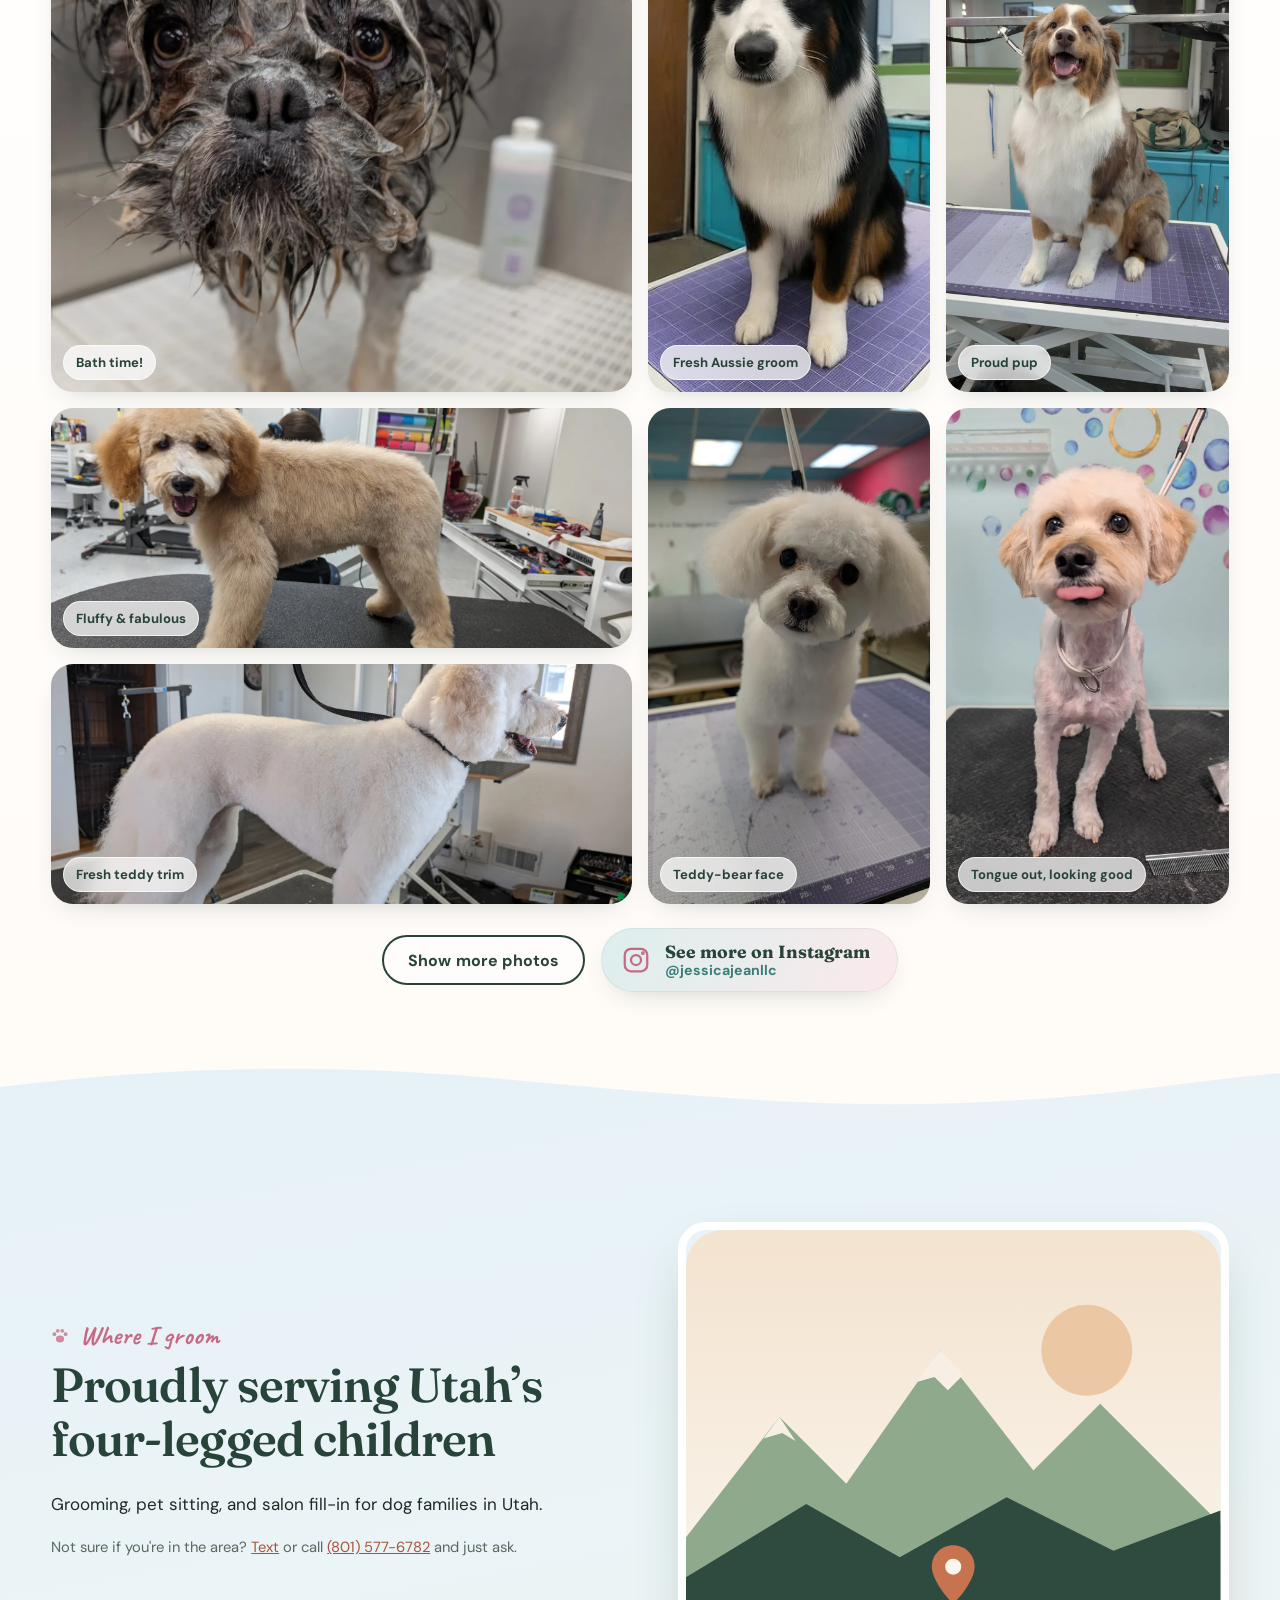
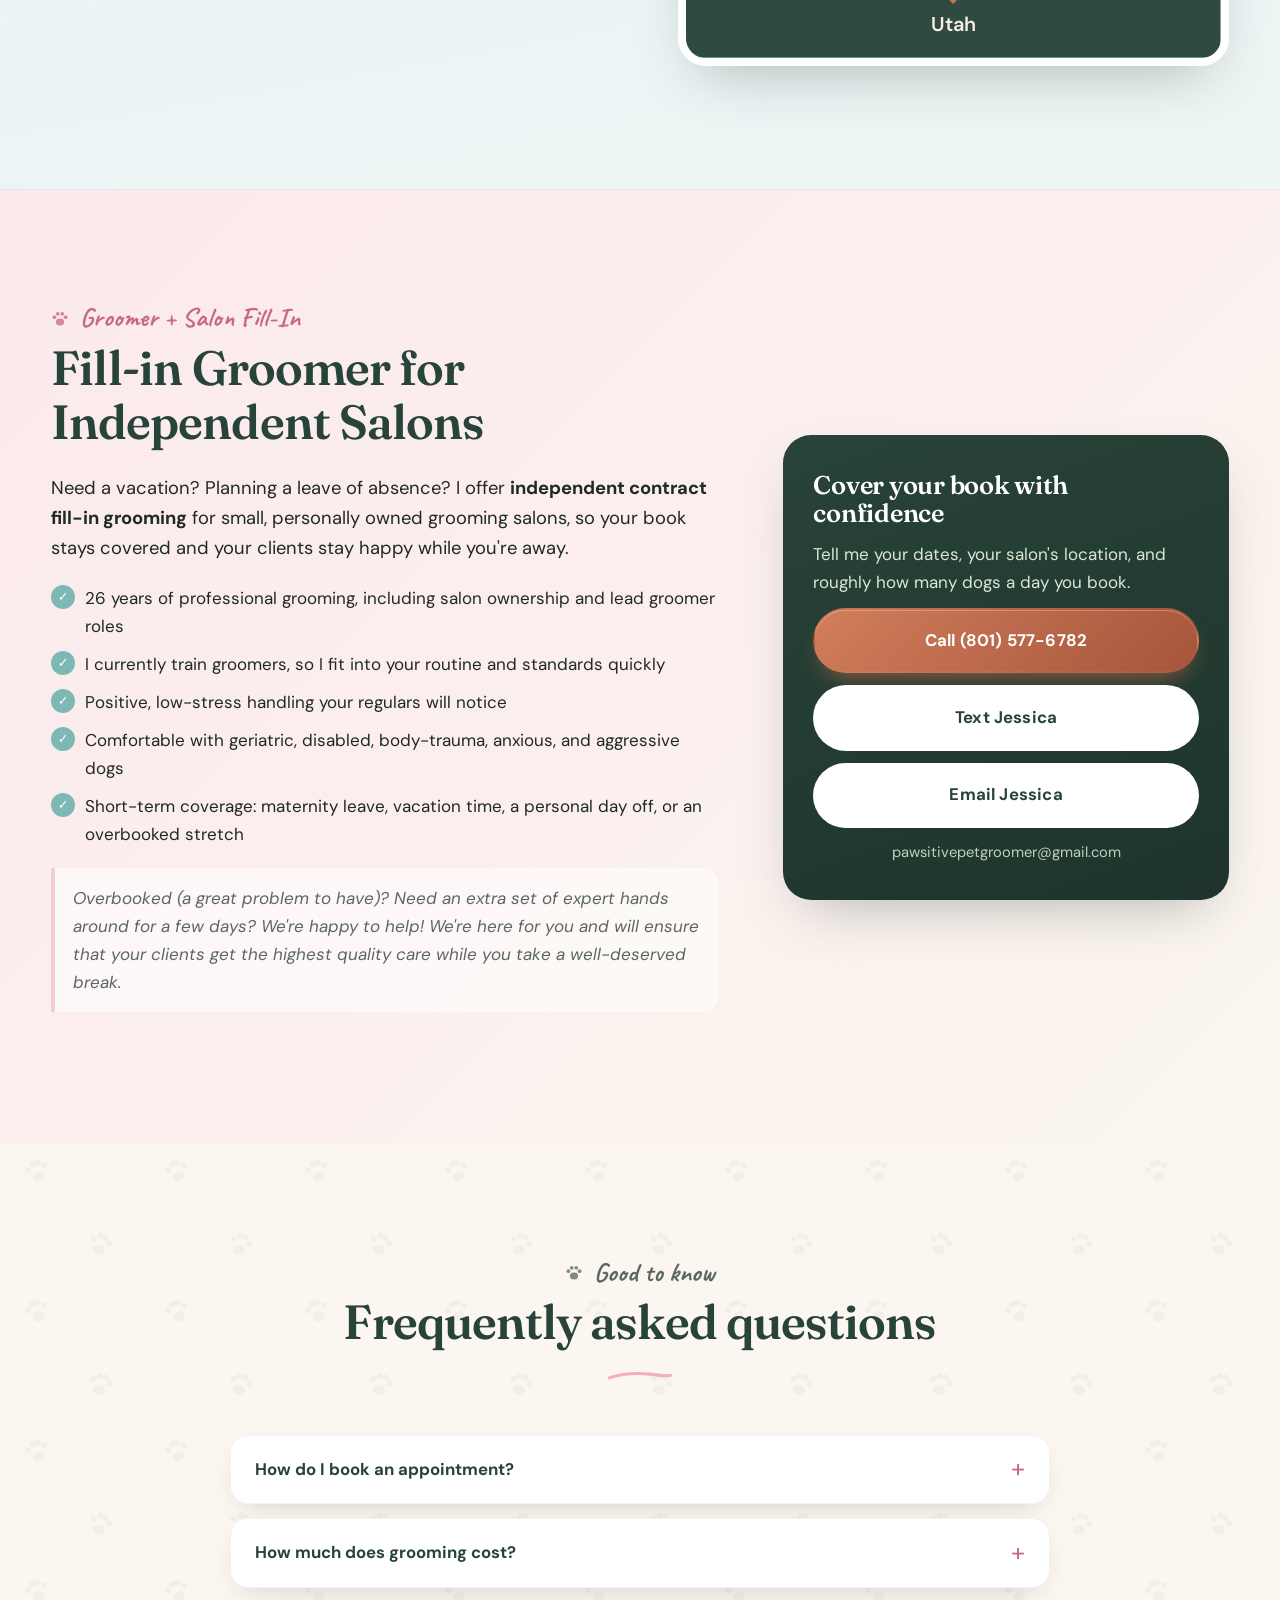
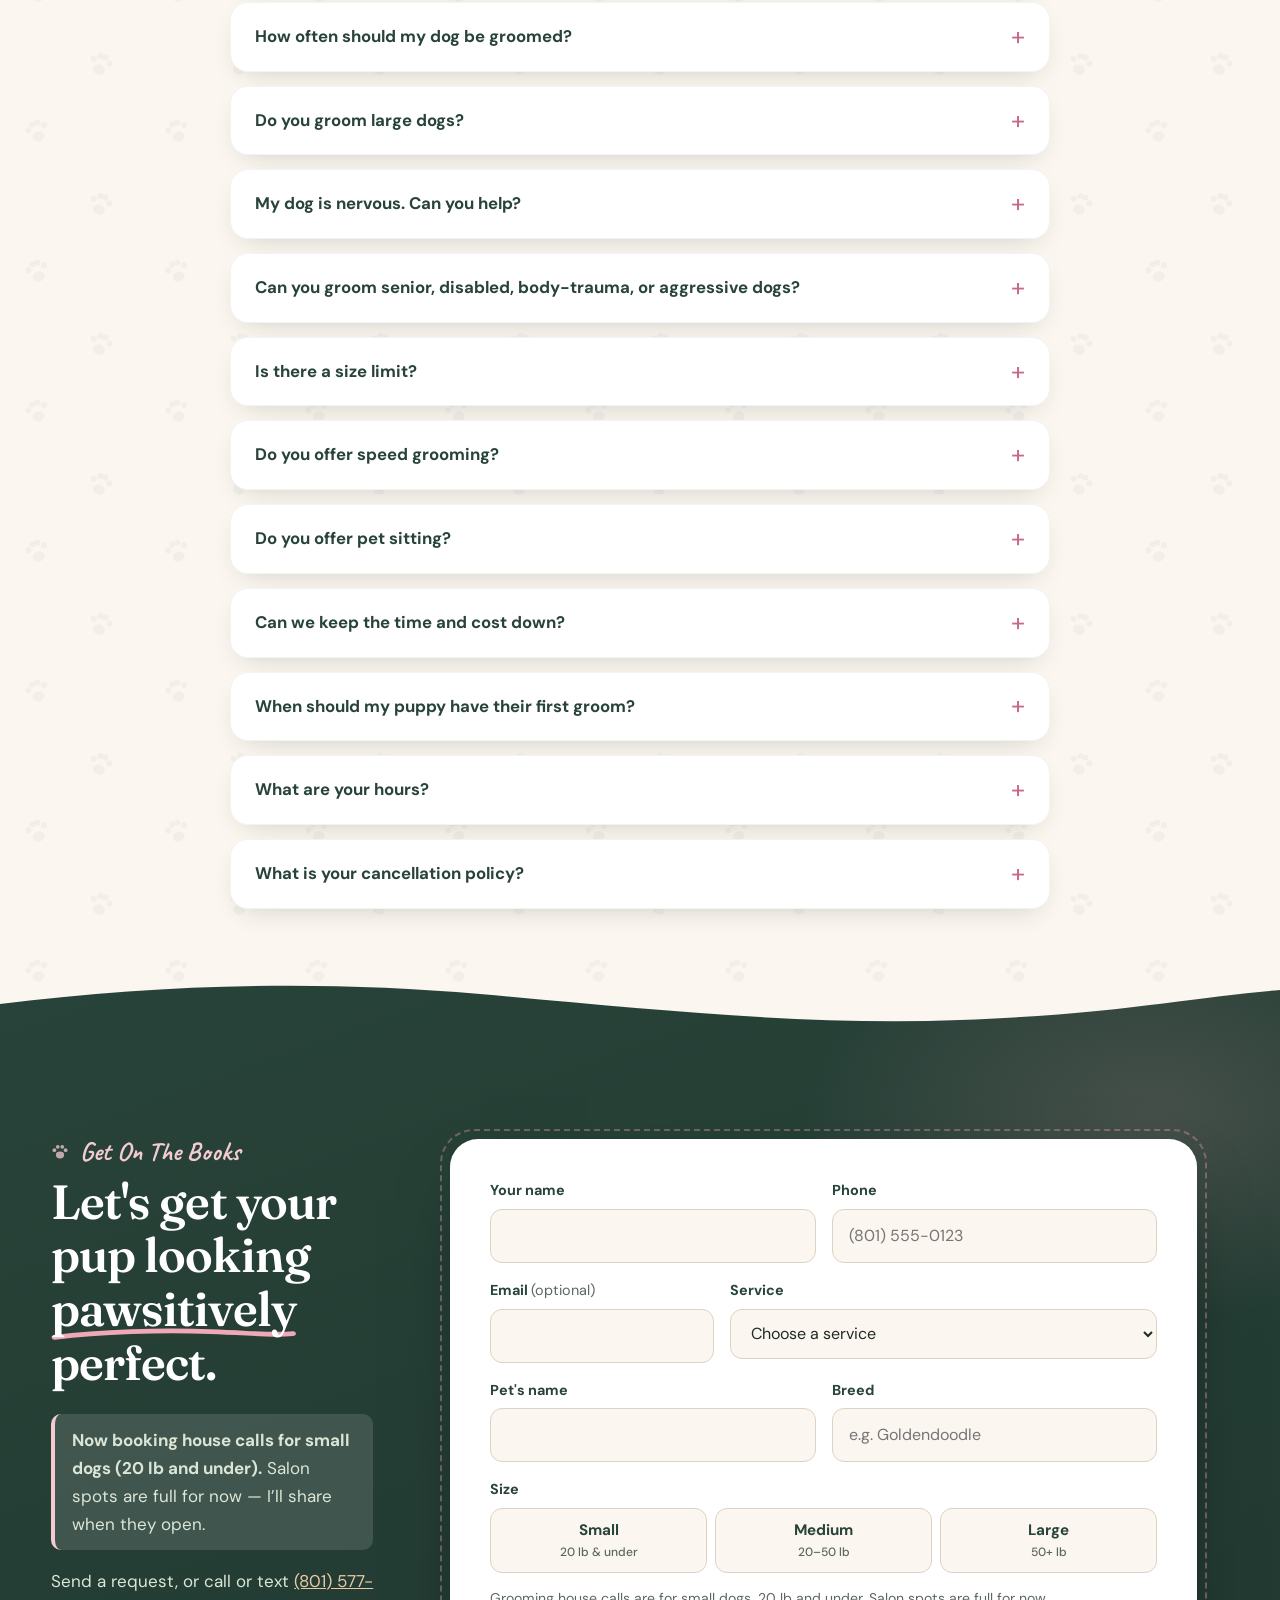
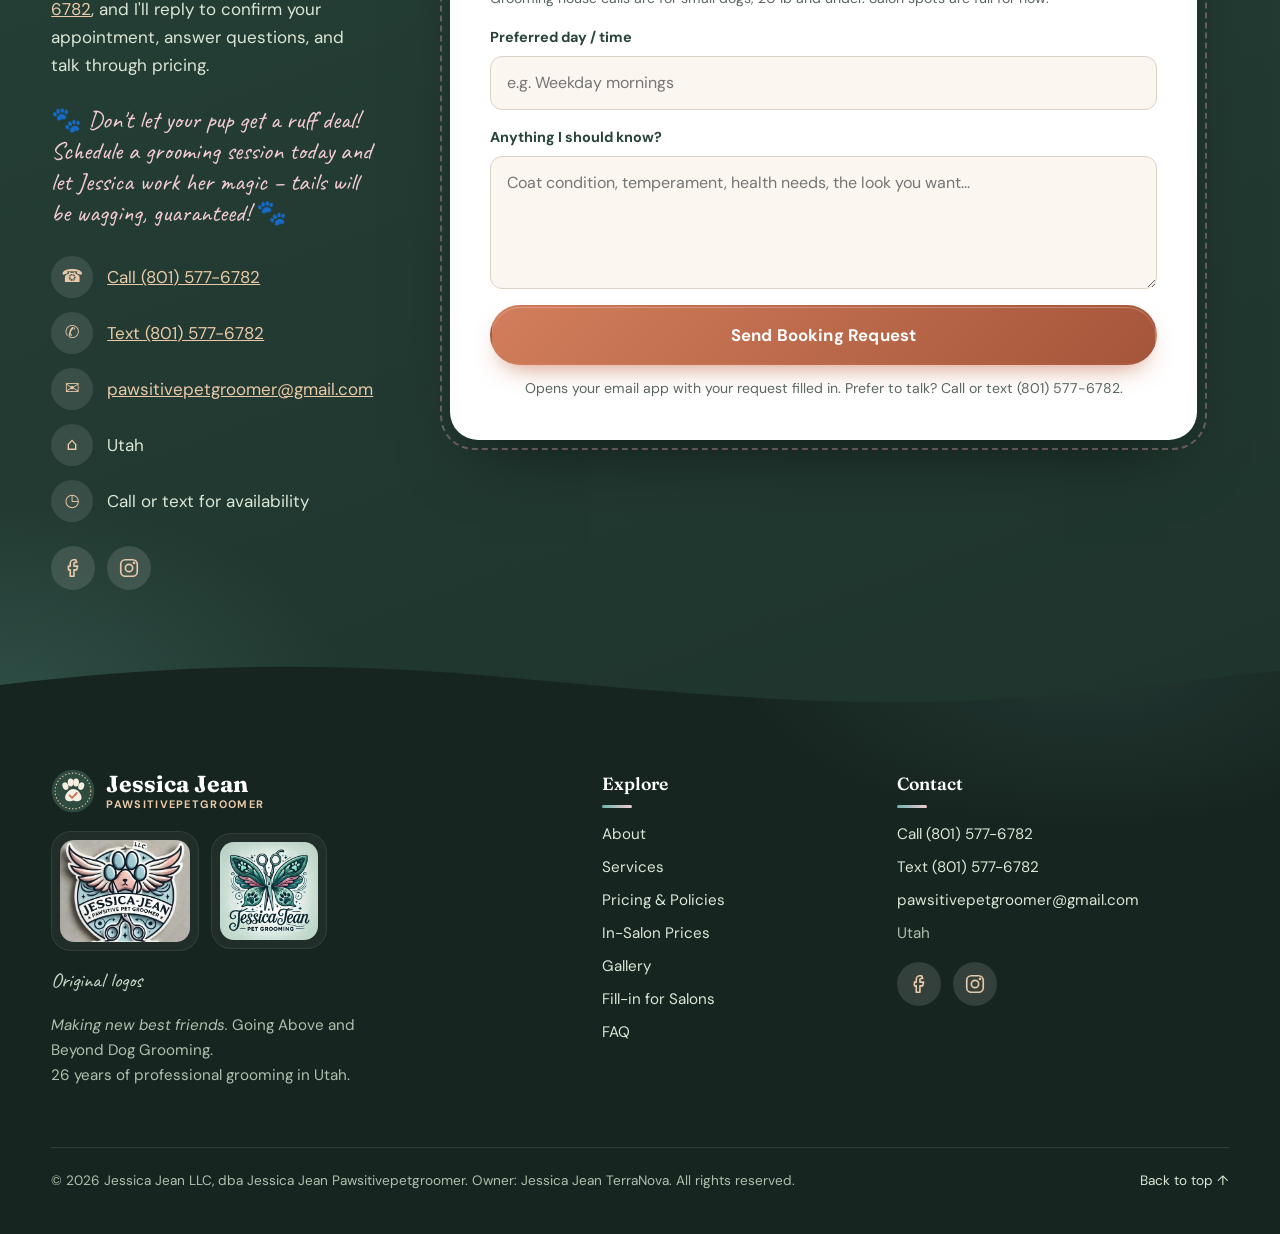
==== commit c4f3fb0e: "Add in-salon prices page with downloadable sheet; salon spots marked full New salon-prices.html show" ====
--- a/index.html
+++ b/index.html
@@ -212,6 +212,7 @@
             <p class="full-tag">Salon spots full for now</p>
             <p>All shapes, sizes, specialized needs, and breeds. Salon grooming for our bigger best friends, ALL breed inclusive. I&rsquo;ll share when spots open. Small pup? A house call is a great fit!</p>
             <a class="btn btn-ghost btn-sm" href="#book" data-service="In-House Pet Grooming">Book a House Call</a>
+            <a class="text-link" href="salon-prices.html">See in-salon prices</a>
           </article>
           <article class="service-card opt-card reveal">
             <div class="icon" aria-hidden="true"><svg viewBox="0 0 24 24"><path d="M3 11 12 4l9 7M5 10v10h14V10M10 20v-5h4v5"/></svg></div>
@@ -285,6 +286,17 @@
           <p>Prices are a range from size, needs, time spent, and condition of coat. <strong>Not one dog is the same.</strong> All prices are finalized upon grooming appointment, with your groomer, at check in.</p>
           <p><strong>Now booking house calls for small dogs (20 lb and under). Salon spots are full for now.</strong></p>
         </div>
+        <aside class="salon-prices-teaser reveal" aria-label="In-salon prices">
+          <div>
+            <p class="full-tag">Salon spots full for now</p>
+            <h3>In-salon prices</h3>
+            <p>Here&rsquo;s my current in-salon price sheet, with estimates by size. Salon spots are full for now &mdash; call or text to join the waitlist, and I&rsquo;ll share when they open. Small dog? House calls are open for dogs 20 lb and under.</p>
+          </div>
+          <div class="teaser-actions">
+            <a class="btn btn-ghost btn-sm" href="salon-prices.html">View in-salon prices</a>
+            <a class="btn btn-ghost btn-sm" href="assets/Salon_Price_Sheet_2026-11.pdf" download="Jessica-Jean-In-Salon-Price-Sheet-2026-11.pdf">Download the PDF</a>
+          </div>
+        </aside>
         <div class="price-grid">
           <article class="price-card reveal">
             <h3>What affects time &amp; price</h3>
@@ -422,7 +434,7 @@
         </div>
         <div class="faq-list">
           <details class="reveal"><summary>How do I book an appointment?</summary><p>Use the booking form below, call or text <a href="tel:+18015776782">(801) 577-6782</a>, or email me at <a href="mailto:pawsitivepetgroomer@gmail.com">pawsitivepetgroomer@gmail.com</a>. Share your dog's name, breed, size, and the service you're interested in, and I'll get back to you to confirm a time. Right now I&rsquo;m booking house calls for small dogs (20 lb and under); salon spots are full for now.</p></details>
-          <details class="reveal"><summary>How much does grooming cost?</summary><p>Pricing depends on your dog's size, breed, coat condition, and the service. Prices are a range, finalized with your groomer at check-in. Some breeds commonly have a $10&ndash;40 surcharge. See <a href="#pricing">The Down + Details</a> for more.</p></details>
+          <details class="reveal"><summary>How much does grooming cost?</summary><p>Pricing depends on your dog's size, breed, coat condition, and the service. Prices are a range, finalized with your groomer at check-in. Some breeds commonly have a $10&ndash;40 surcharge. See my <a href="salon-prices.html">in-salon price sheet</a> for current estimates (salon spots are full for now), and <a href="#pricing">The Down + Details</a> for more. Right now I&rsquo;m booking house calls for small dogs (20 lb and under).</p></details>
           <details class="reveal"><summary>How often should my dog be groomed?</summary><p>Most dogs do well with a groom every 4 to 8 weeks, depending on coat type and lifestyle. Dogs with continuously growing coats (like Poodles and Doodles) usually benefit from the shorter end. I'm happy to recommend a schedule for your dog.</p></details>
           <details class="reveal"><summary>Do you groom large dogs?</summary><p>I love our bigger best friends! Large and giant breeds, including double-coated breeds that need a thorough de-shed, are groomed in the salon, and salon spots are full for now &ndash; I&rsquo;ll share when they open. Right now I&rsquo;m booking house calls for small dogs, 20 lb and under.</p></details>
           <details class="reveal"><summary>My dog is nervous. Can you help?</summary><p>Yes, high-anxiety dogs are one of my specialties. I use positive reinforcement and low-stress handling, informed by training with an animal behaviorist, and I go slowly, use gentle handling, and take breaks as needed. Let me know about any sensitivities when you book.</p></details>
@@ -512,7 +524,7 @@
       </div>
       <div>
         <h4>Explore</h4>
-        <ul><li><a href="#about">About</a></li><li><a href="#services">Services</a></li><li><a href="#pricing">Pricing &amp; Policies</a></li><li><a href="#gallery">Gallery</a></li><li><a href="#fill-in">Fill-in for Salons</a></li><li><a href="#faq">FAQ</a></li></ul>
+        <ul><li><a href="#about">About</a></li><li><a href="#services">Services</a></li><li><a href="#pricing">Pricing &amp; Policies</a></li><li><a href="salon-prices.html">In-Salon Prices</a></li><li><a href="#gallery">Gallery</a></li><li><a href="#fill-in">Fill-in for Salons</a></li><li><a href="#faq">FAQ</a></li></ul>
       </div>
       <div>
         <h4>Contact</h4>
--- a/styles.css
+++ b/styles.css
@@ -669,3 +669,69 @@
 .open-tag{background:var(--teal-soft,#DCEFEC);color:var(--teal-d,#3B7E79)}
 .hc-note{background:rgba(255,255,255,.12);border-left:4px solid var(--pink,#F0A8B8);padding:.7em 1em;border-radius:10px}
 .size-hint{text-align:left;margin-top:8px}
+
+/* in-salon prices page + homepage teaser */
+.salon-prices-page{padding-top:clamp(40px,6vw,70px)}
+.salon-prices-page .section-head h1{font-size:clamp(2.4rem,5.5vw,4rem);margin-top:.35em}
+.sp-actions{display:flex;flex-wrap:wrap;gap:12px;justify-content:center;margin:-24px 0 36px}
+.sizes-key{display:flex;flex-wrap:wrap;justify-content:center;gap:.4em 1.4em;color:var(--muted);margin:0 0 18px;font-size:.95rem}
+.sizes-key b{color:var(--forest)}
+.sp-note{max-width:800px;margin:0 auto 22px;background:#F8EEE6;color:var(--muted);border-left:4px solid var(--terra);border-radius:0 14px 14px 0;padding:12px 16px;line-height:1.45}
+.sp-note b{color:var(--ink)}
+.sp-table-wrap{overflow-x:auto;background:#fff;border-radius:var(--radius);box-shadow:var(--shadow-s);border:1px solid rgba(47,74,63,.08);margin-bottom:36px}
+.sp-table{width:100%;border-collapse:collapse;min-width:640px}
+.sp-table caption{position:absolute;width:1px;height:1px;overflow:hidden;clip:rect(0,0,0,0)}
+.sp-table thead th{background:var(--sage-soft);color:var(--forest);font-weight:700;text-align:center;padding:14px 10px;line-height:1.2}
+.sp-table thead th:first-child{text-align:left;padding-left:22px}
+.sp-table thead th small{display:block;font-weight:500;color:var(--muted);font-size:.8em;margin-top:2px}
+.sp-table tbody tr{border-top:1px solid rgba(47,74,63,.08)}
+.sp-table tbody tr:nth-child(even){background:#FBF9F5}
+.sp-table th[scope="row"]{text-align:left;font-family:var(--sans);font-size:1.05rem;font-weight:700;color:var(--forest);padding:16px 12px 16px 22px;width:36%}
+.sp-table th[scope="row"] span{display:block;font-weight:500;color:var(--muted);font-size:.86rem;line-height:1.35;margin-top:4px}
+.sp-table td{text-align:center;font-weight:700;color:var(--terra-d);padding:16px 10px;font-size:1.05rem;vertical-align:middle}
+.sp-cols{display:grid;grid-template-columns:1.05fr .95fr;gap:22px;align-items:start;margin:0 0 48px}
+.sp-cols h2{margin-bottom:.5em}
+.sp-alacarte{background:#fff;border-radius:var(--radius);border:1px solid rgba(47,74,63,.08);overflow:hidden;box-shadow:var(--shadow-s)}
+.sp-alacarte .row{display:flex;justify-content:space-between;align-items:center;padding:12px 18px;border-top:1px solid rgba(47,74,63,.08);color:var(--forest);font-weight:600}
+.sp-alacarte .row:first-child{border-top:0}
+.sp-alacarte .pr{color:var(--terra-d);font-weight:700}
+.sp-side{display:flex;flex-direction:column;gap:16px}
+.salon-prices-page .box{border-radius:var(--radius);padding:22px 22px}
+.salon-prices-page .box h3{margin-bottom:.4em}
+.salon-prices-page .box.hl{background:var(--terra);color:#FBF6EF}
+.salon-prices-page .box.hl h3{color:#fff}
+.salon-prices-page .box.sage{background:var(--sage-soft)}
+.salon-prices-page .box.sage ul{margin:0;padding-left:1.15em;color:var(--ink)}
+.salon-prices-page .box.sage li{margin:0 0 .5em}
+.salon-prices-page .box.sage li:last-child{margin:0}
+.sp-sheet{margin:0 auto 40px;max-width:720px;text-align:center}
+.sp-sheet figcaption{font-family:var(--serif);font-weight:600;color:var(--forest);font-size:1.3rem;margin-bottom:14px}
+.sp-sheet img{width:100%;height:auto;border-radius:18px;box-shadow:var(--shadow);border:1px solid rgba(47,74,63,.08);background:var(--cream)}
+.sp-sheet p{margin:16px 0 0}
+.salon-prices-teaser{display:flex;flex-wrap:wrap;align-items:center;justify-content:space-between;gap:20px 28px;background:var(--cream);border:1px solid rgba(47,74,63,.08);border-radius:var(--radius);padding:26px 28px;margin:0 0 36px;box-shadow:var(--shadow-s)}
+.salon-prices-teaser .full-tag{display:inline-block;margin:0 0 8px}
+.salon-prices-teaser h3{margin:0 0 .35em}
+.salon-prices-teaser p{margin:0;color:var(--muted);max-width:52ch}
+.salon-prices-teaser .teaser-actions{display:flex;flex-wrap:wrap;gap:10px}
+@media (max-width:800px){
+  .sp-cols{grid-template-columns:1fr}
+  .salon-prices-teaser{padding:22px 20px}
+}
+
+.opt-card .text-link{align-self:flex-start;margin-top:10px}
+
+.salon-prices-page .section-head .eyebrow{display:flex;justify-content:center;width:100%}
+.salon-prices-page .section-head .full-tag{display:block;width:max-content;margin:8px auto 4px !important;align-self:center}
+.salon-prices-page a[href^="tel"]{white-space:nowrap}
+.sp-cards{display:none}
+@media (max-width:720px){
+  .sp-table-wrap{display:none}
+  .sp-cards{display:grid;gap:14px;margin:0 0 36px}
+  .sp-card{background:#fff;border-radius:18px;padding:18px 18px 14px;border:1px solid rgba(47,74,63,.08);box-shadow:var(--shadow-s)}
+  .sp-card h3{font-size:1.15rem;margin:0 0 .25em}
+  .sp-card .desc{color:var(--muted);font-size:.9rem;line-height:1.4;margin:0 0 12px}
+  .sp-card dl{display:grid;grid-template-columns:repeat(4,1fr);gap:8px;margin:0}
+  .sp-card div{text-align:center;background:var(--cream);border-radius:12px;padding:8px 4px}
+  .sp-card dt{font-size:.72rem;font-weight:700;color:var(--muted);letter-spacing:.02em}
+  .sp-card dd{margin:2px 0 0;font-weight:700;color:var(--terra-d);font-size:.9rem;white-space:nowrap}
+}
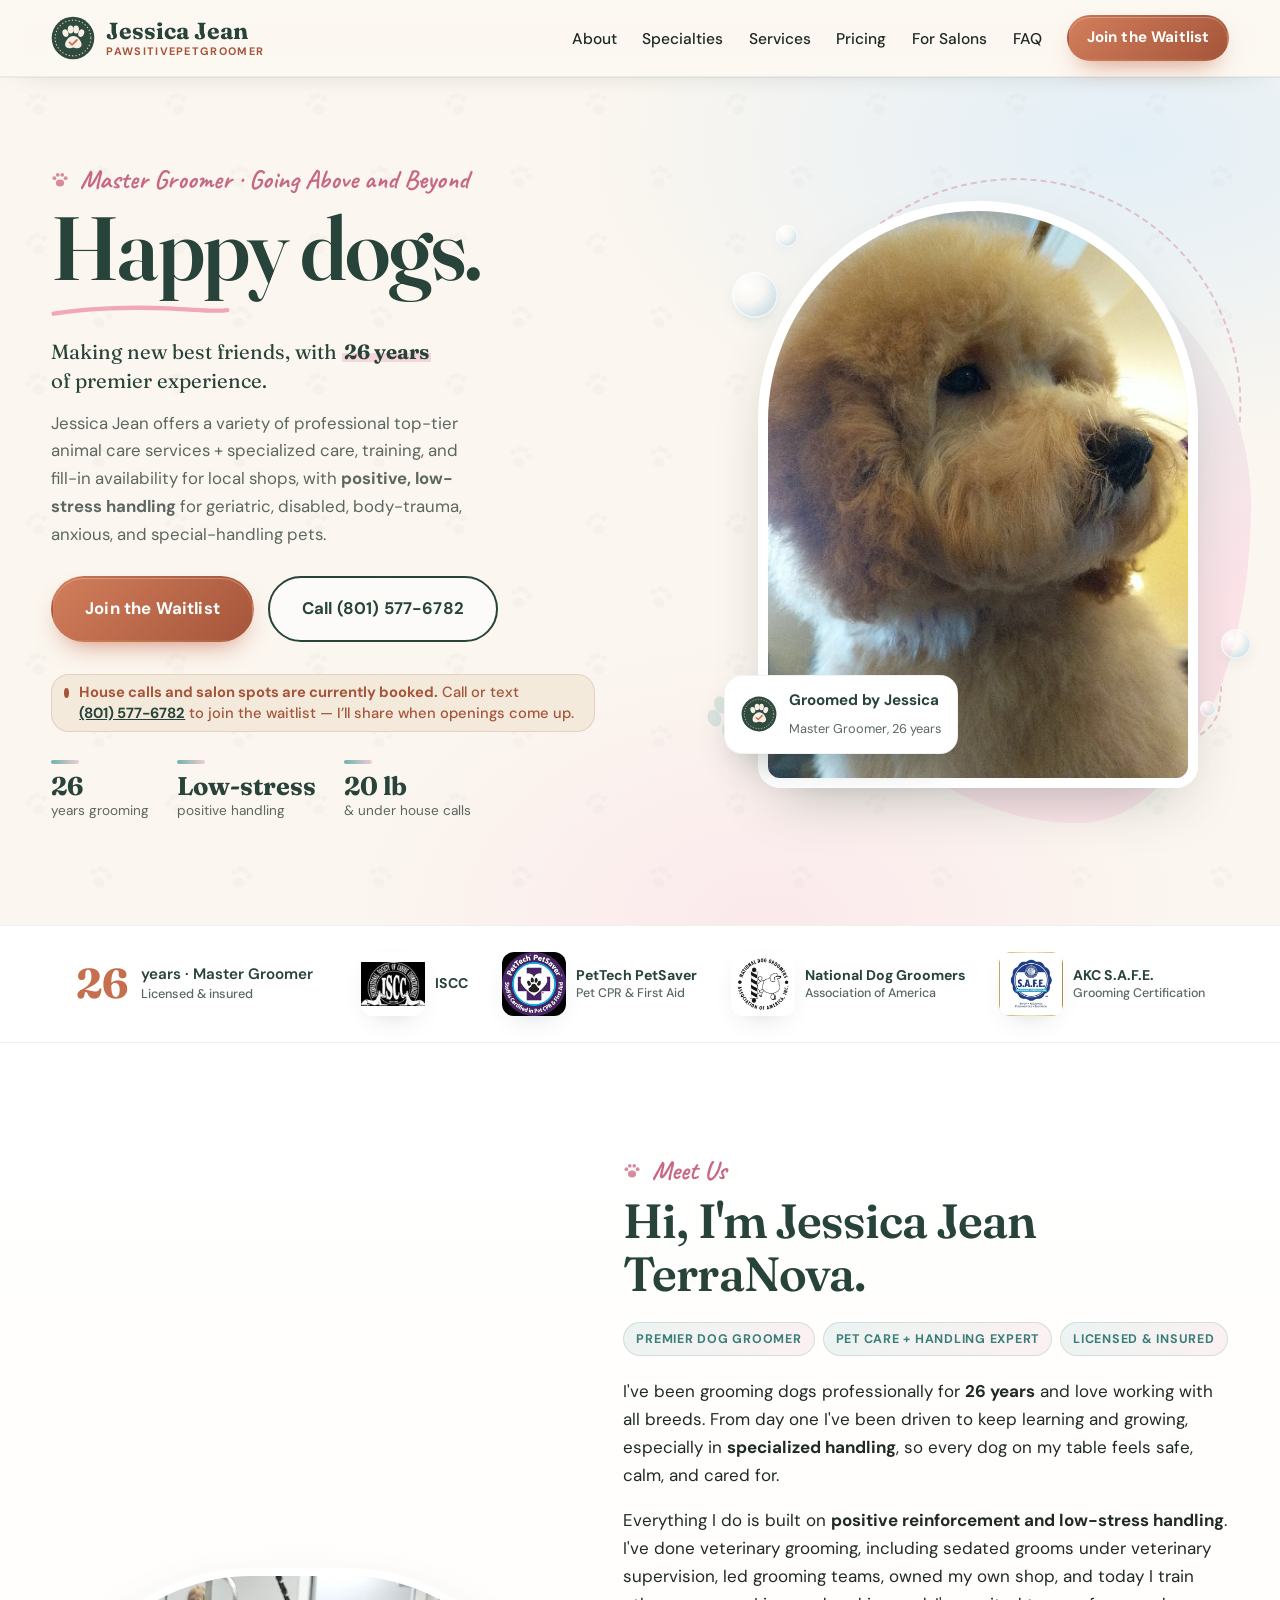
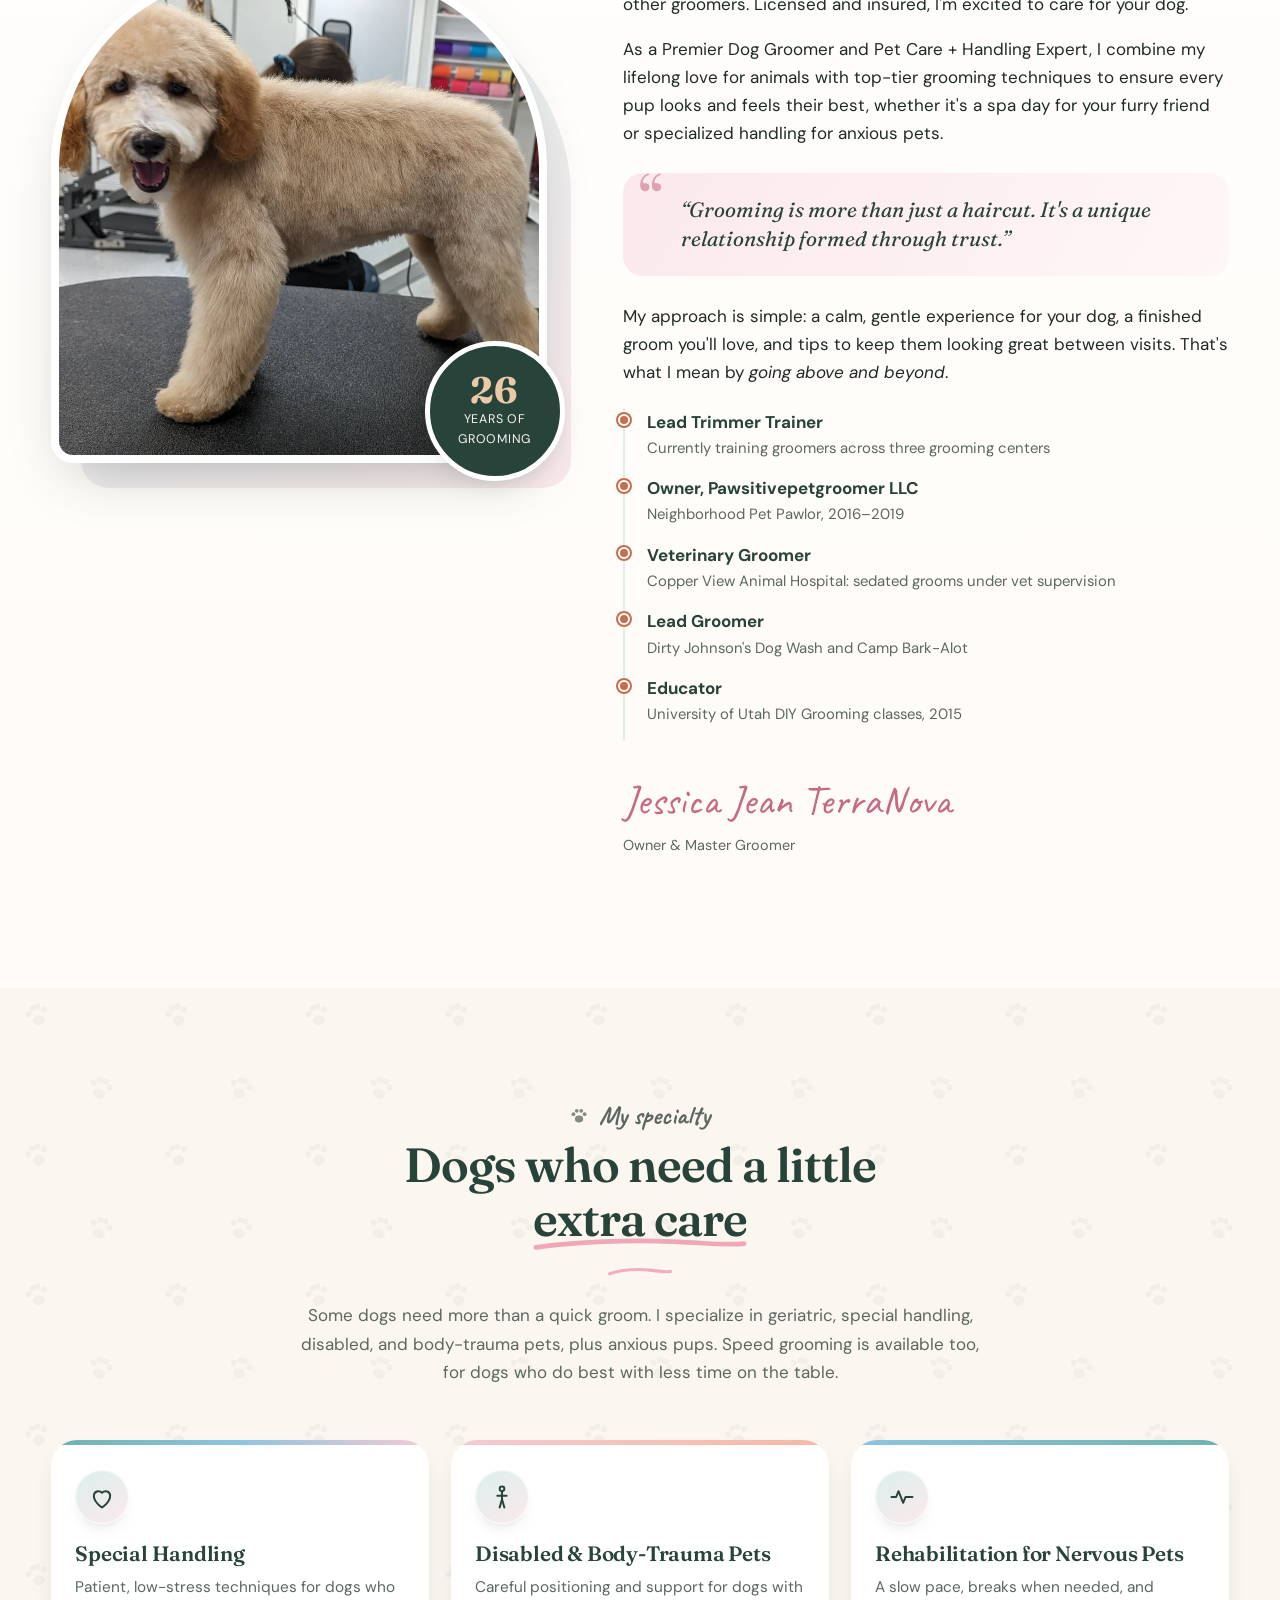
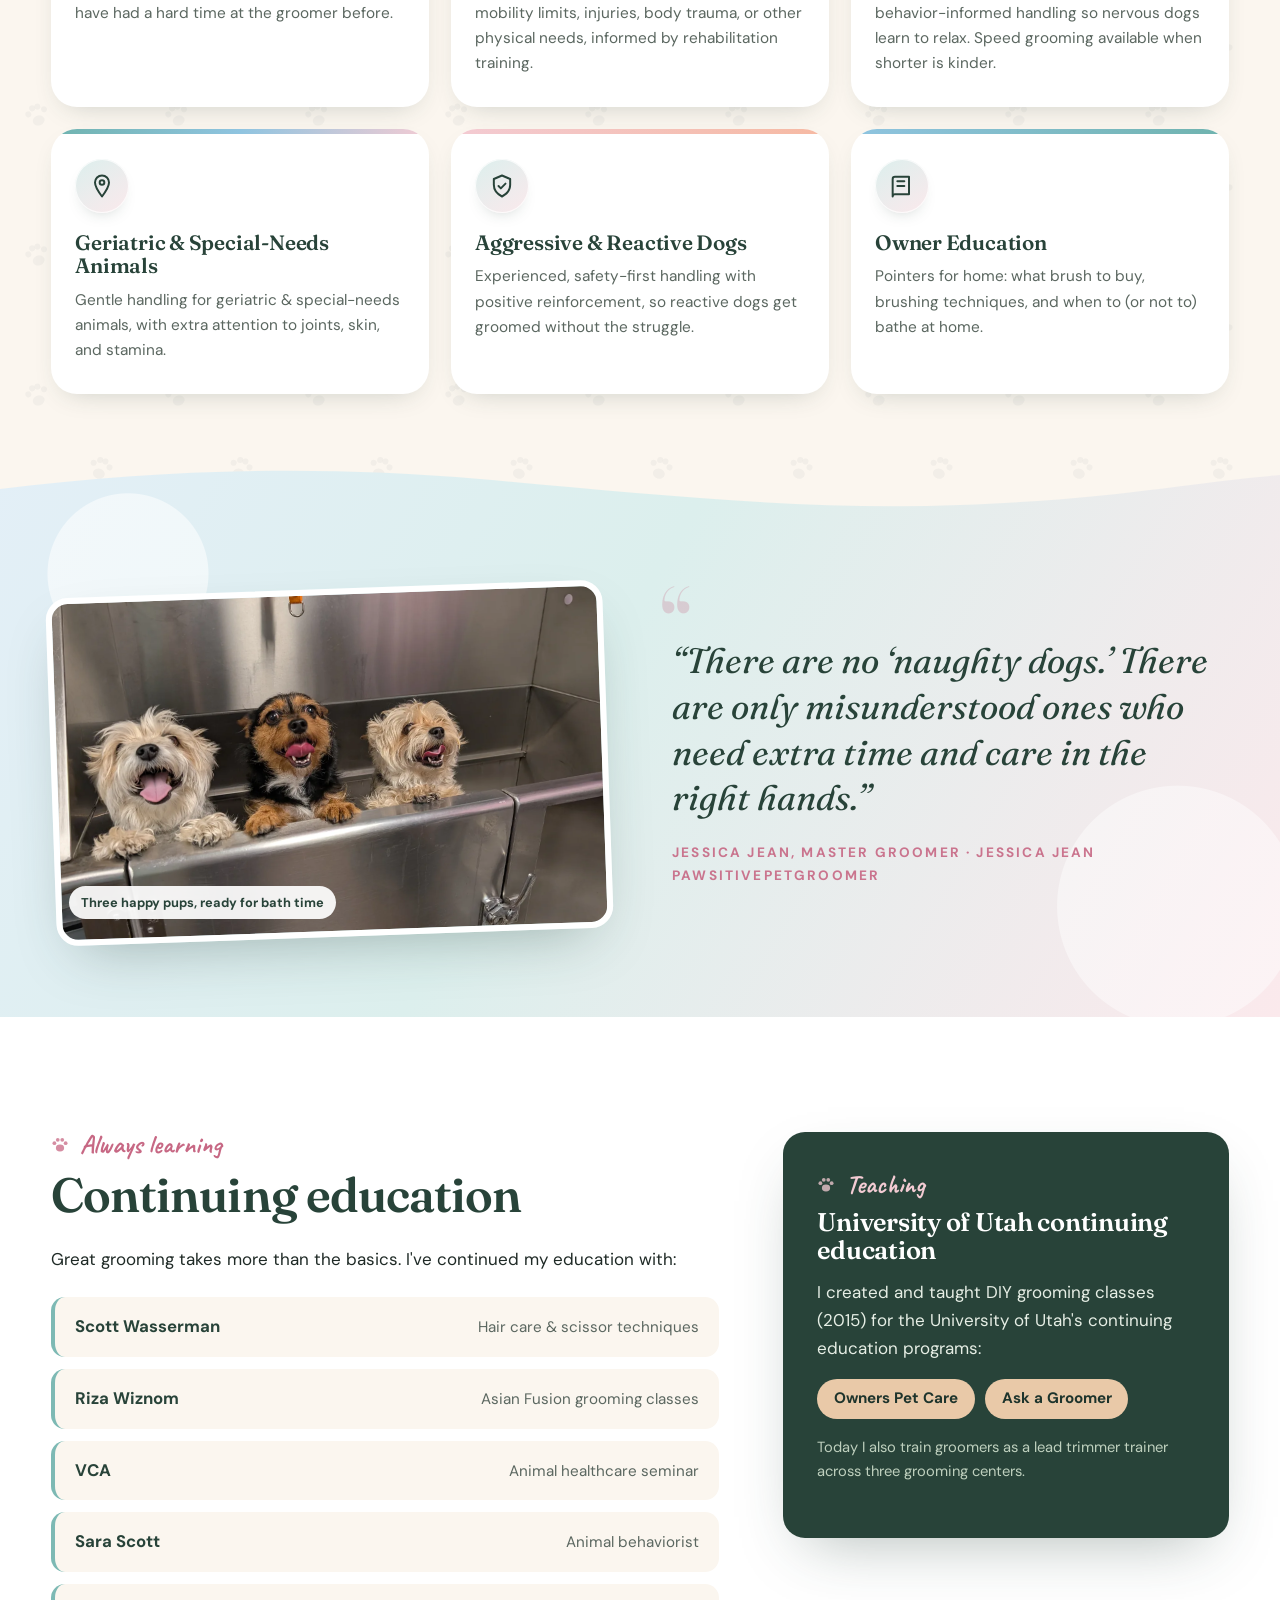
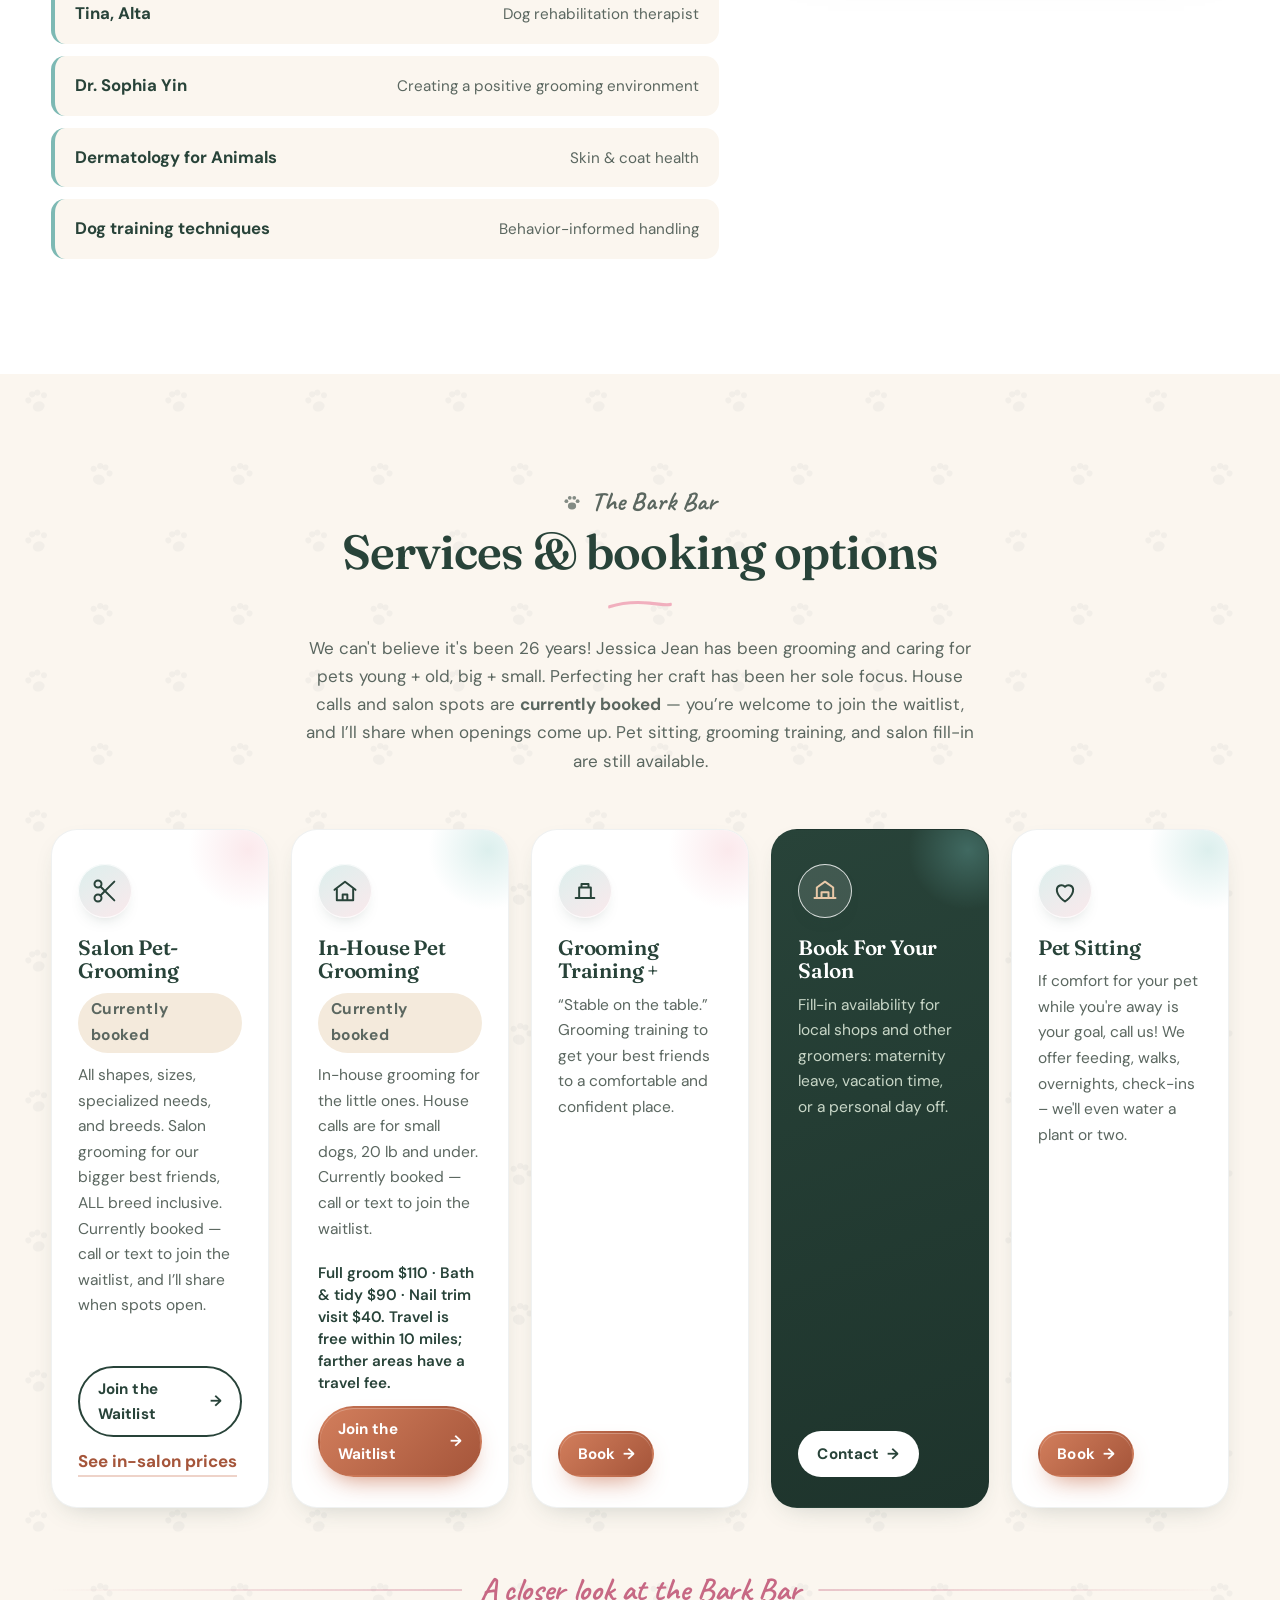
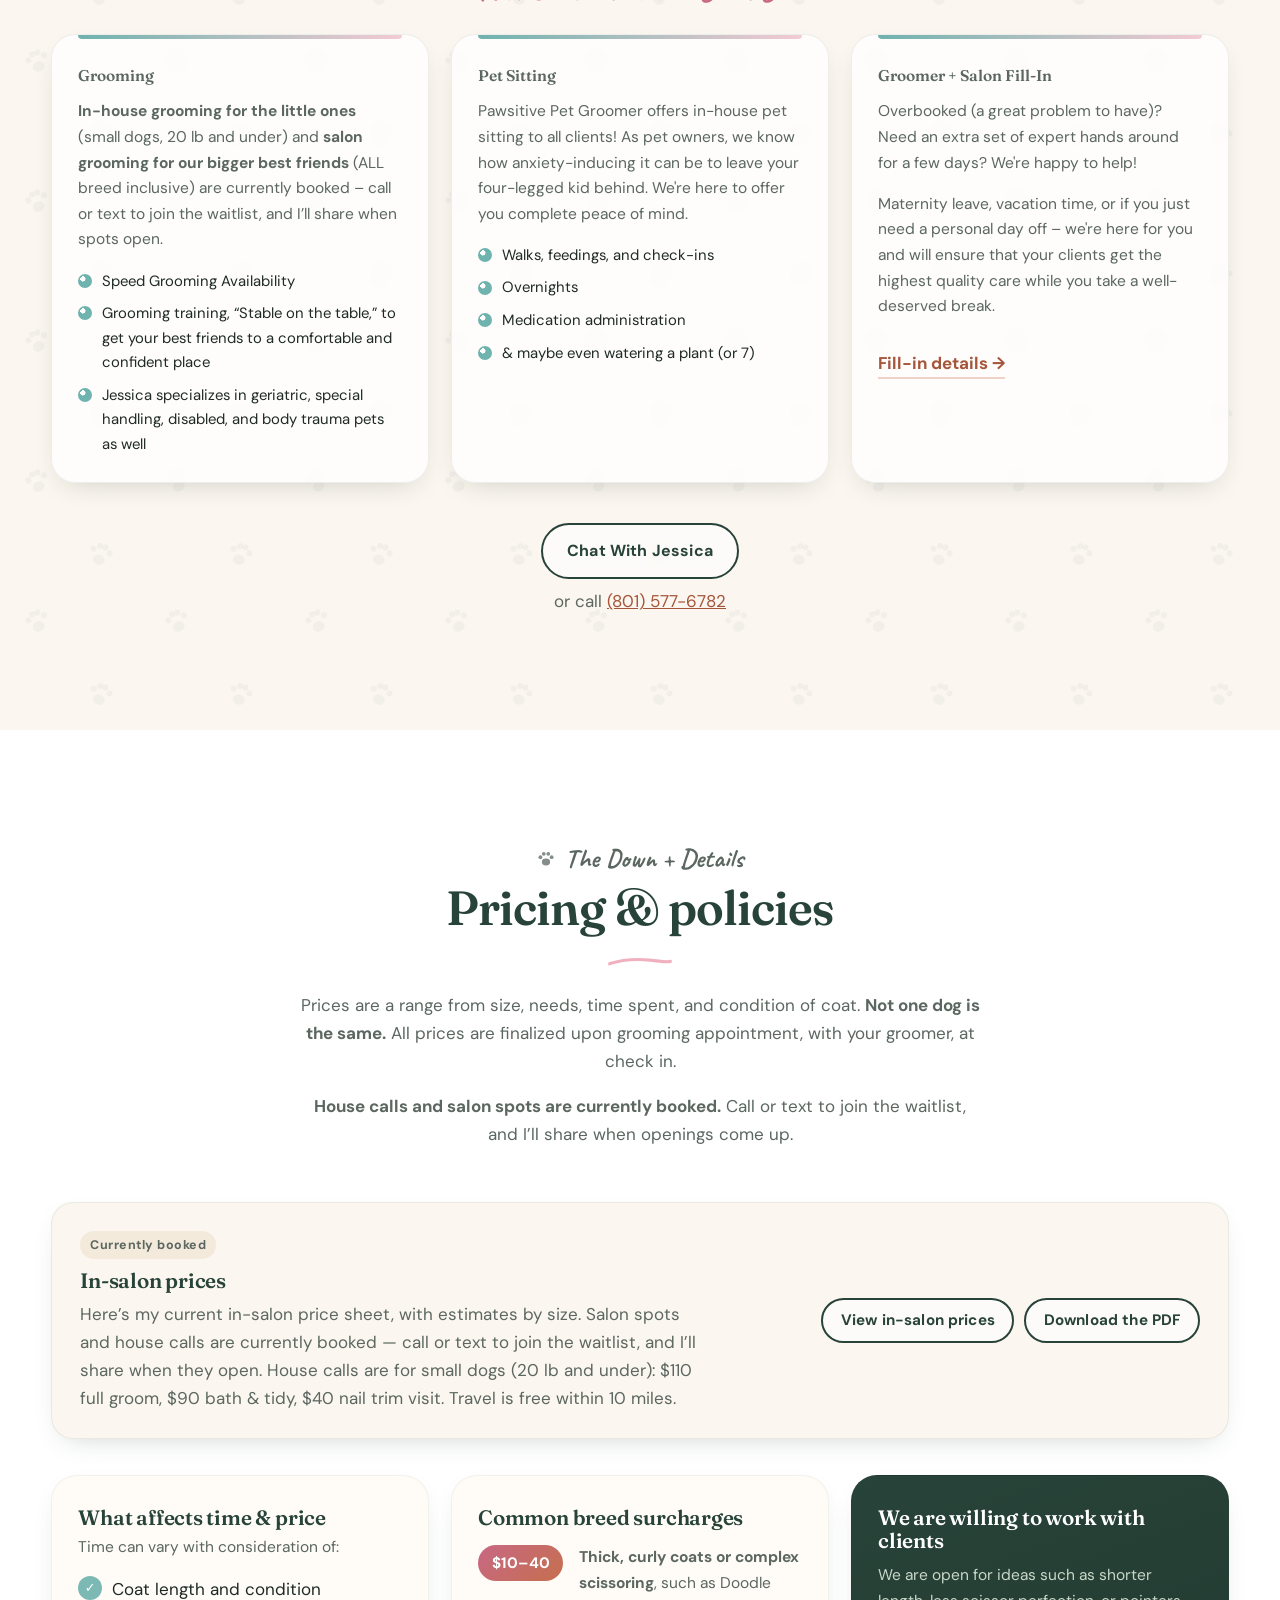
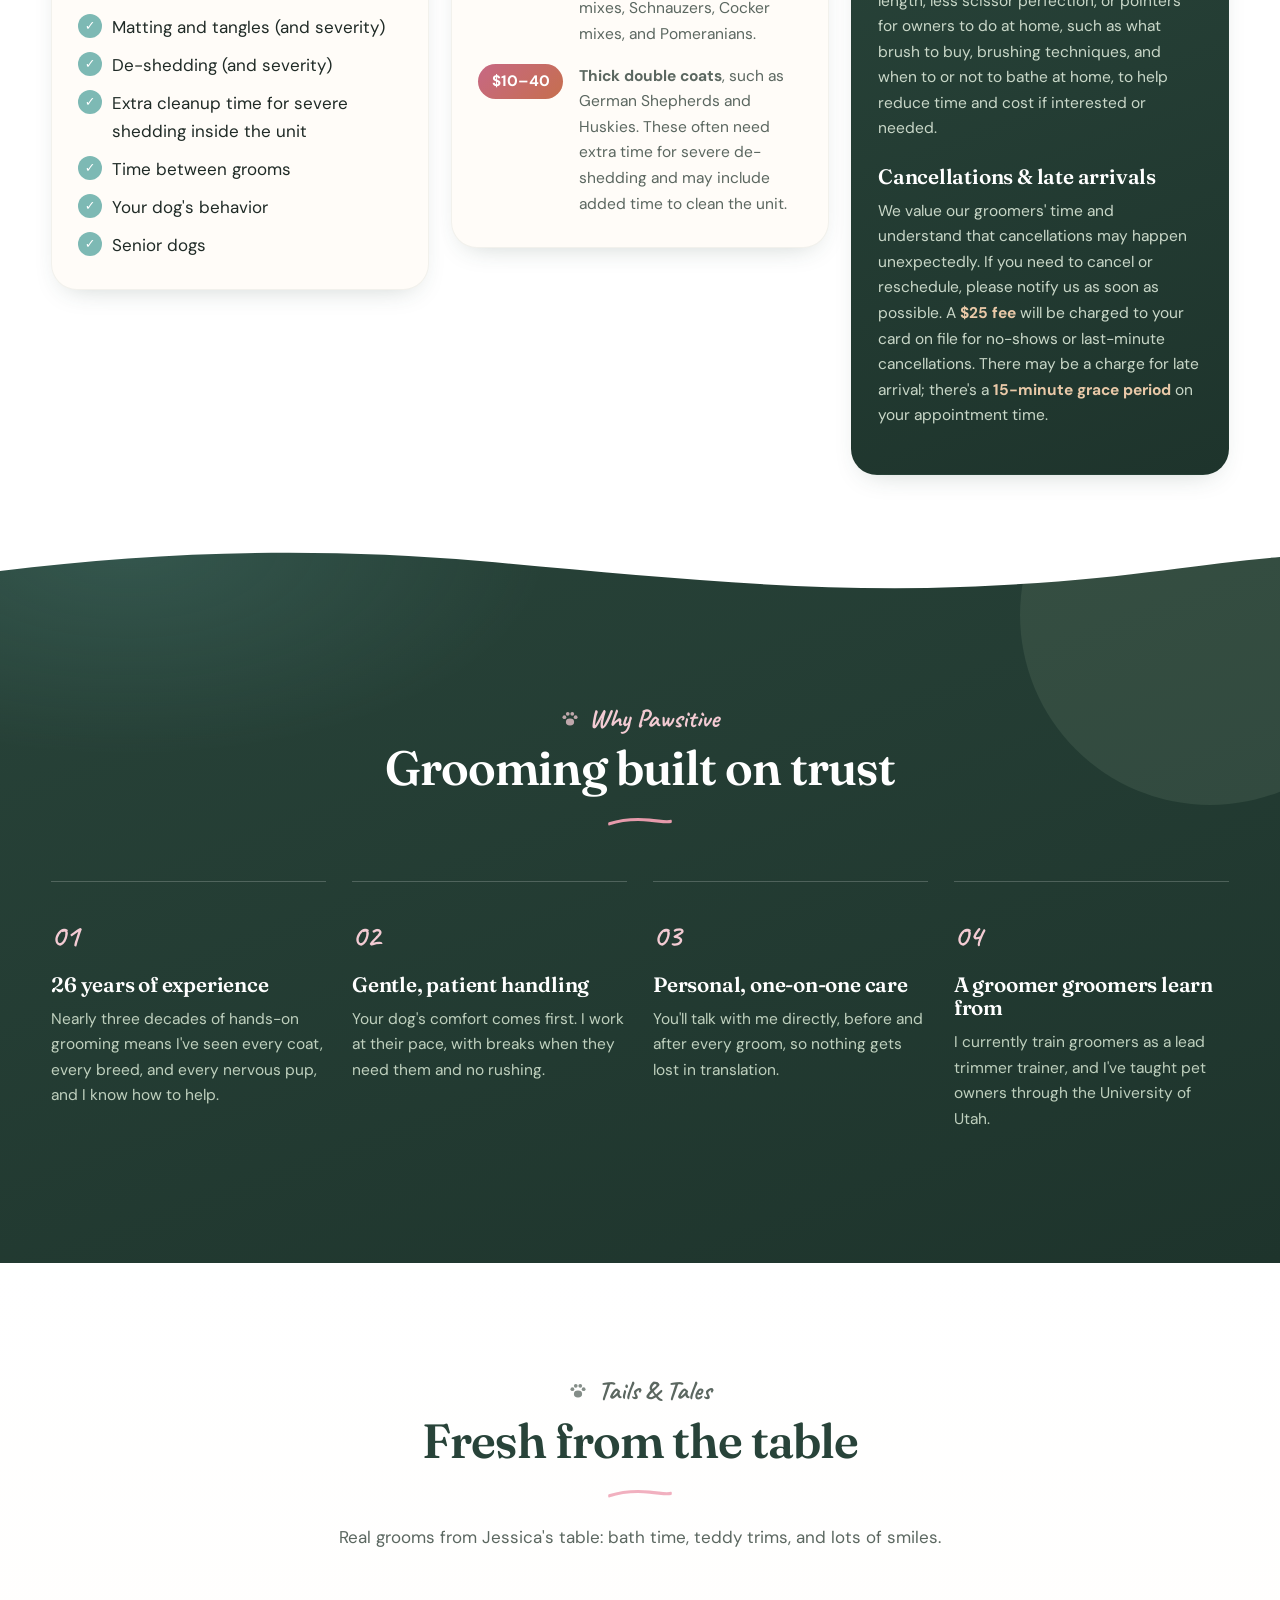
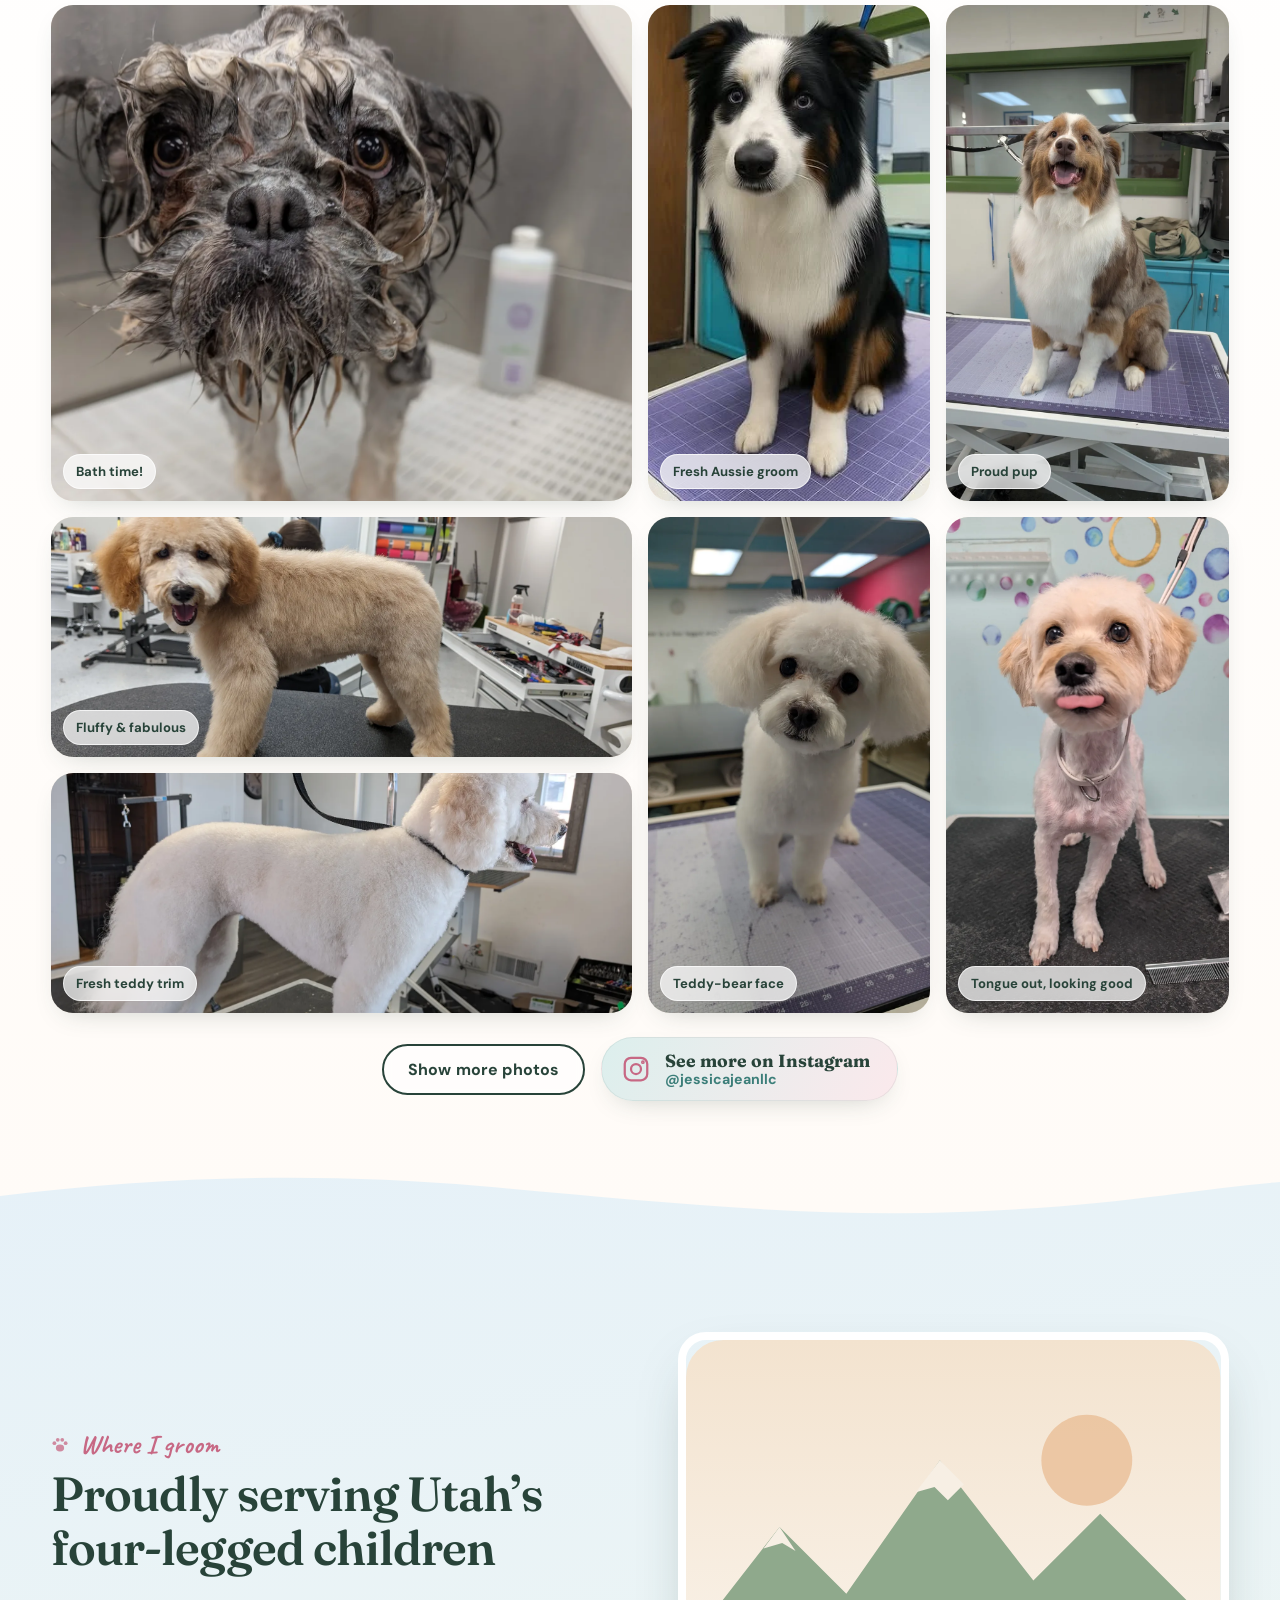
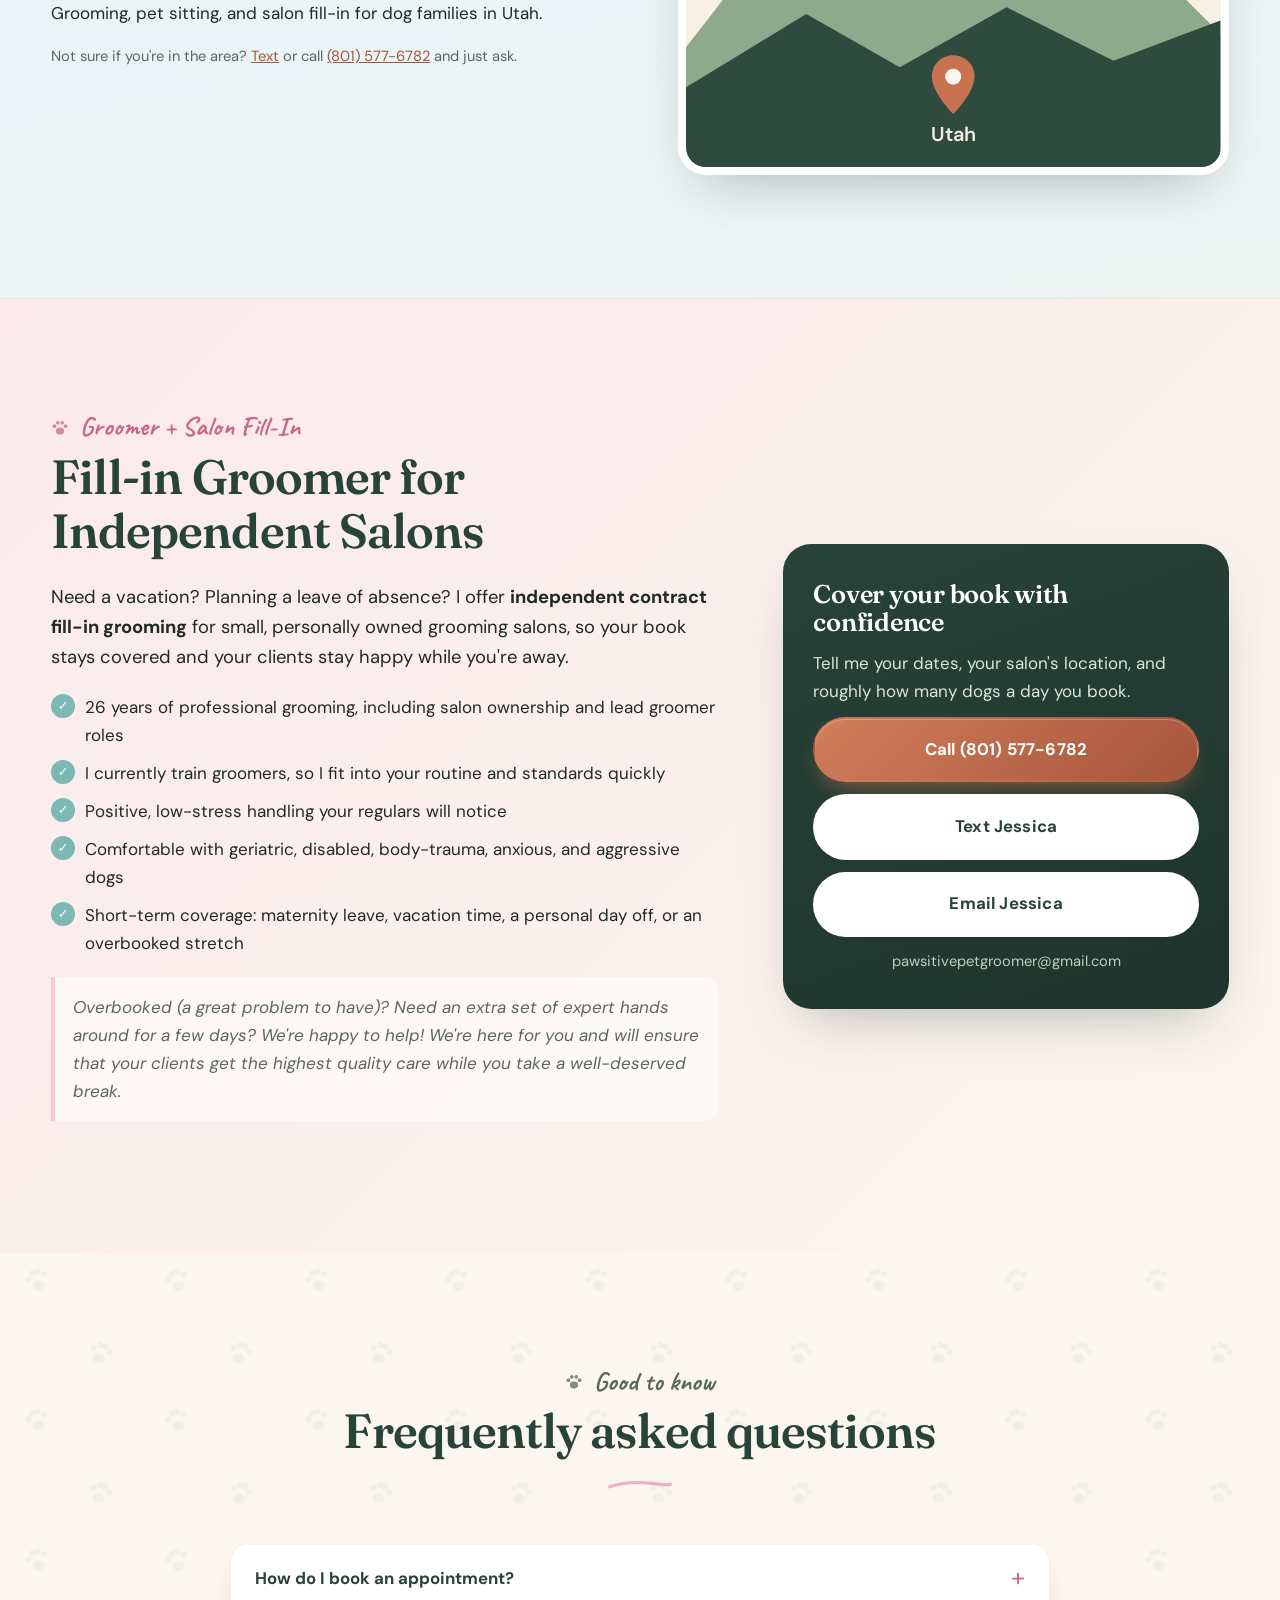
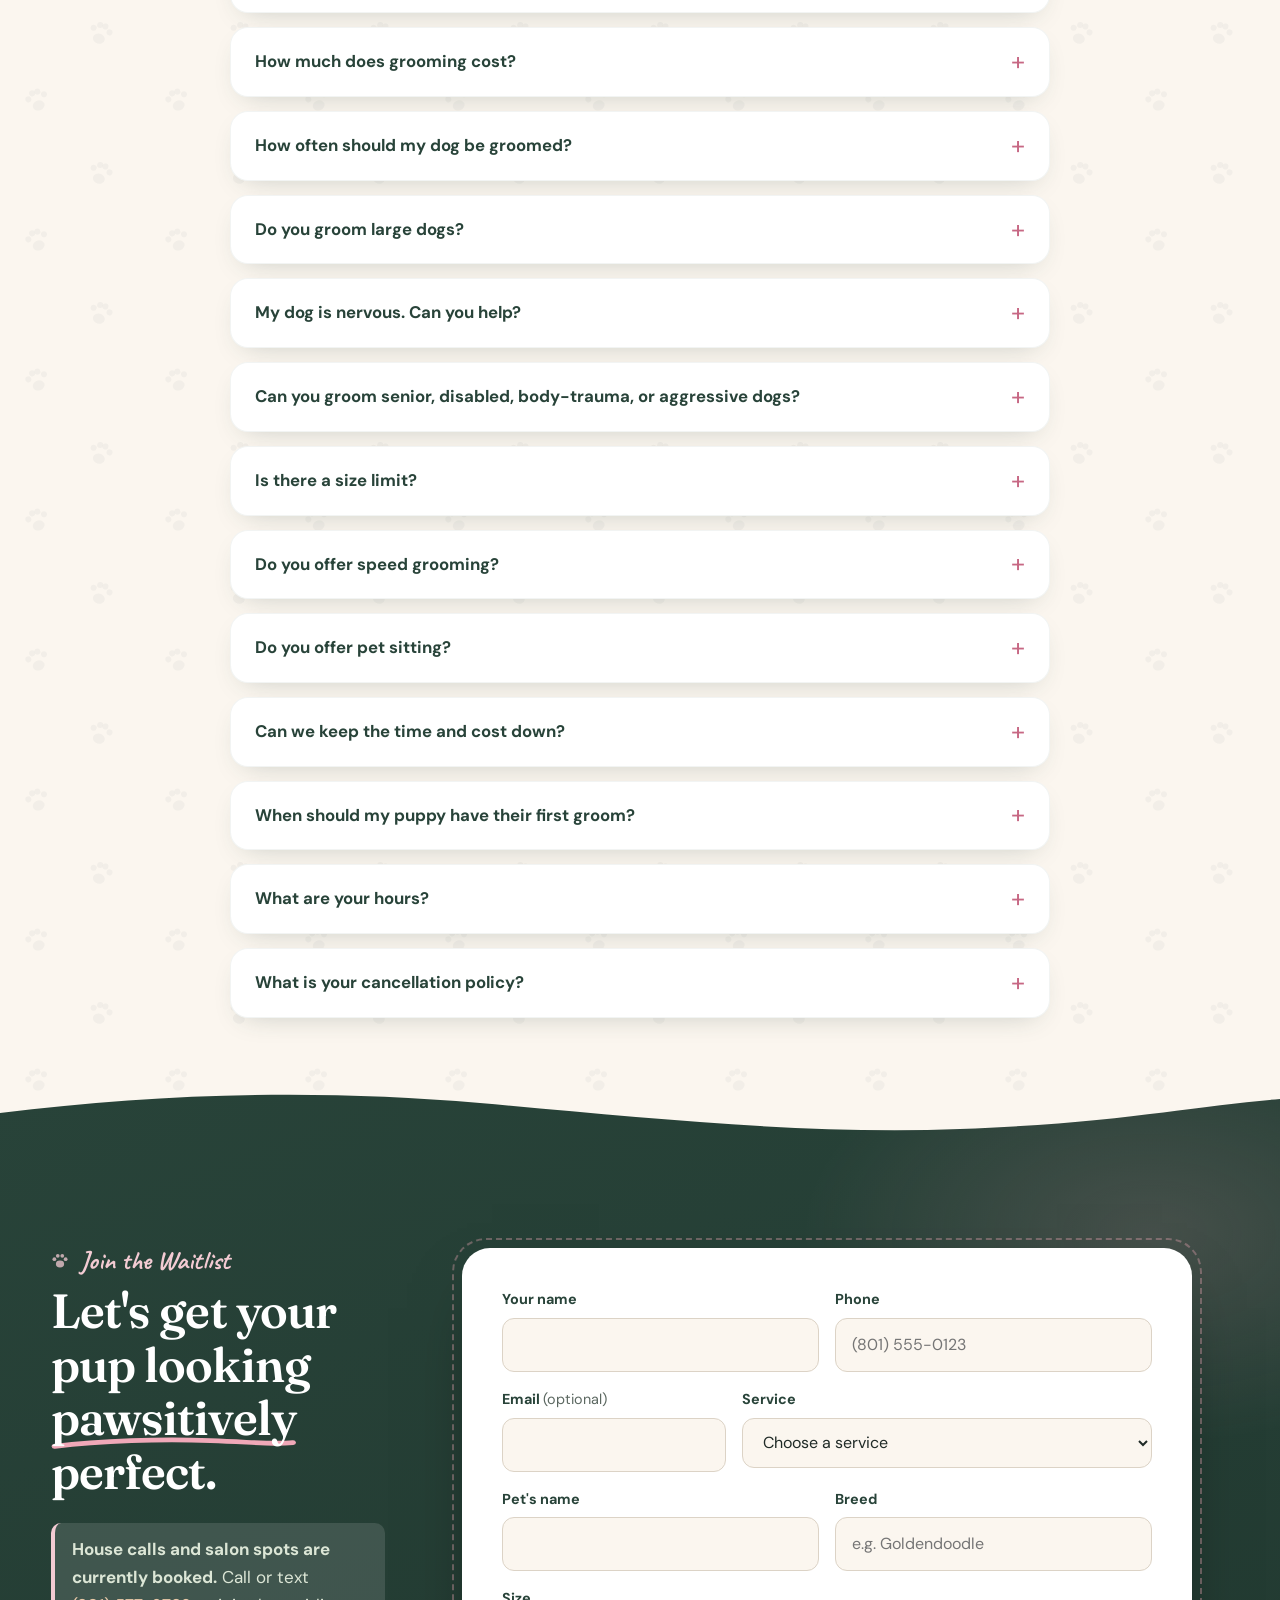
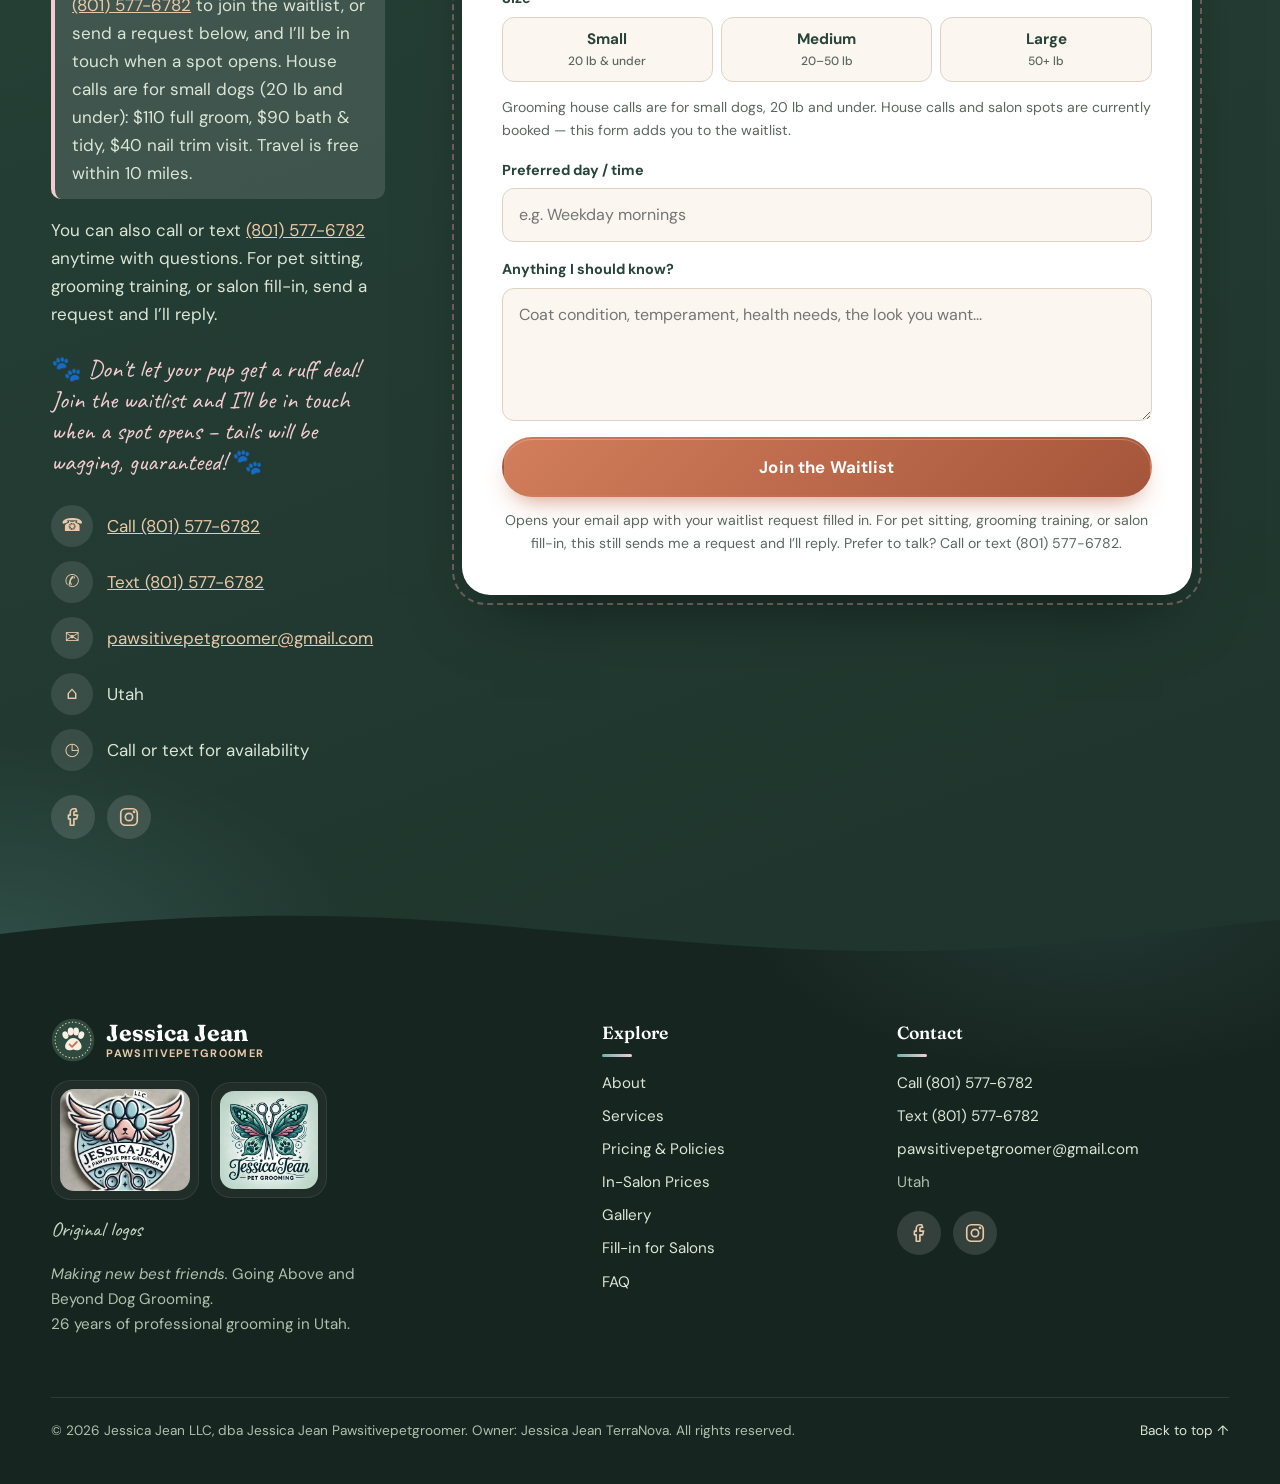
==== commit 1cc31caa: "Mark house calls and salon as currently booked; point CTAs to the waitlist Hero, services, pricing, " ====
--- a/index.html
+++ b/index.html
@@ -57,7 +57,7 @@
           <li><a href="#pricing">Pricing</a></li>
           <li><a href="#fill-in">For Salons</a></li>
           <li><a href="#faq">FAQ</a></li>
-          <li><a class="btn btn-sm btn-primary" href="#book">Book a House Call</a></li>
+          <li><a class="btn btn-sm btn-primary" href="#book">Join the Waitlist</a></li>
         </ul>
       </nav>
     </div>
@@ -73,10 +73,10 @@
           <p class="hero-sub">Making new best friends, with <strong class="hl">26 years</strong> of premier experience.</p>
           <p class="lead">Jessica Jean offers a variety of professional top-tier animal care services + specialized care, training, and fill-in availability for local shops, with <strong>positive, low-stress handling</strong> for geriatric, disabled, body-trauma, anxious, and special-handling pets.</p>
           <div class="hero-ctas">
-            <a class="btn btn-primary btn-lg" href="#book" data-service="In-House Pet Grooming">Book a House Call</a>
+            <a class="btn btn-primary btn-lg" href="#book">Join the Waitlist</a>
             <a class="btn btn-ghost btn-lg" href="tel:+18015776782">Call (801) 577-6782</a>
           </div>
-          <p class="accepting hc-notice" role="status"><span class="dot" aria-hidden="true"></span><span><strong>Now booking house calls for small dogs (20 lb and under).</strong> Salon spots are full for now &mdash; I&rsquo;ll share when they open.</span></p>
+          <p class="accepting hc-notice waitlist-notice" role="status"><span class="dot" aria-hidden="true"></span><span><strong>House calls and salon spots are currently booked.</strong> Call or text <a href="tel:+18015776782">(801) 577-6782</a> to join the waitlist &mdash; I&rsquo;ll share when openings come up.</span></p>
           <ul class="hero-badges" aria-label="Highlights">
             <li><span class="badge-num">26</span><span class="badge-label">years grooming</span></li>
             <li><span class="badge-num">Low-stress</span><span class="badge-label">positive handling</span></li>
@@ -203,23 +203,24 @@
         <div class="section-head reveal">
           <p class="eyebrow">The Bark Bar</p>
           <h2>Services &amp; booking options</h2>
-          <p>We can't believe it's been 26 years! Jessica Jean has been grooming and caring for pets young + old, big + small. Perfecting her craft has been her sole focus. Pick an option to start a booking request. <strong>Now booking house calls for small dogs (20 lb and under); salon spots are full for now.</strong></p>
+          <p>We can't believe it's been 26 years! Jessica Jean has been grooming and caring for pets young + old, big + small. Perfecting her craft has been her sole focus. House calls and salon spots are <strong>currently booked</strong> &mdash; you&rsquo;re welcome to join the waitlist, and I&rsquo;ll share when openings come up. Pet sitting, grooming training, and salon fill-in are still available.</p>
         </div>
         <div class="service-grid book-options">
           <article class="service-card opt-card reveal">
             <div class="icon" aria-hidden="true"><svg viewBox="0 0 24 24"><circle cx="6" cy="6" r="3"/><circle cx="6" cy="18" r="3"/><path d="M8.1 8.1 20 20M8.1 15.9 20 4"/></svg></div>
             <h3>Salon Pet-Grooming</h3>
-            <p class="full-tag">Salon spots full for now</p>
-            <p>All shapes, sizes, specialized needs, and breeds. Salon grooming for our bigger best friends, ALL breed inclusive. I&rsquo;ll share when spots open. Small pup? A house call is a great fit!</p>
-            <a class="btn btn-ghost btn-sm" href="#book" data-service="In-House Pet Grooming">Book a House Call</a>
+            <p class="full-tag">Currently booked</p>
+            <p>All shapes, sizes, specialized needs, and breeds. Salon grooming for our bigger best friends, ALL breed inclusive. Currently booked &mdash; call or text to join the waitlist, and I&rsquo;ll share when spots open.</p>
+            <a class="btn btn-ghost btn-sm" href="#book">Join the Waitlist</a>
             <a class="text-link" href="salon-prices.html">See in-salon prices</a>
           </article>
           <article class="service-card opt-card reveal">
             <div class="icon" aria-hidden="true"><svg viewBox="0 0 24 24"><path d="M3 11 12 4l9 7M5 10v10h14V10M10 20v-5h4v5"/></svg></div>
             <h3>In-House Pet Grooming</h3>
-            <p class="open-tag">Now booking</p>
-            <p>In-house grooming for the little ones. House calls are for small dogs, 20 lb and under.</p>
-            <a class="btn btn-primary btn-sm" href="#book" data-service="In-House Pet Grooming">Book a House Call</a>
+            <p class="full-tag">Currently booked</p>
+            <p>In-house grooming for the little ones. House calls are for small dogs, 20 lb and under. Currently booked &mdash; call or text to join the waitlist.</p>
+            <p class="hc-prices">Full groom $110 &middot; Bath &amp; tidy $90 &middot; Nail trim visit $40. Travel is free within 10 miles; farther areas have a travel fee.</p>
+            <a class="btn btn-primary btn-sm" href="#book">Join the Waitlist</a>
           </article>
           <article class="service-card opt-card reveal">
             <div class="icon" aria-hidden="true"><svg viewBox="0 0 24 24"><path d="M4 18h16M7 18V9h10v9M9 9V6h6v3"/></svg></div>
@@ -245,7 +246,7 @@
           <div class="detail-grid">
             <article class="detail-card reveal">
               <p class="detail-kicker">Grooming</p>
-              <p>Now booking <strong>in-house grooming for the little ones</strong> (small dogs, 20 lb and under). <strong>Salon grooming for our bigger best friends</strong> (ALL breed inclusive) is full for now &ndash; I&rsquo;ll share when spots open!</p>
+              <p><strong>In-house grooming for the little ones</strong> (small dogs, 20 lb and under) and <strong>salon grooming for our bigger best friends</strong> (ALL breed inclusive) are currently booked &ndash; call or text to join the waitlist, and I&rsquo;ll share when spots open.</p>
               <ul class="mini-list">
                 <li>Speed Grooming Availability</li>
                 <li>Grooming training, &ldquo;Stable on the table,&rdquo; to get your best friends to a comfortable and confident place</li>
@@ -284,13 +285,13 @@
           <p class="eyebrow">The Down + Details</p>
           <h2>Pricing &amp; policies</h2>
           <p>Prices are a range from size, needs, time spent, and condition of coat. <strong>Not one dog is the same.</strong> All prices are finalized upon grooming appointment, with your groomer, at check in.</p>
-          <p><strong>Now booking house calls for small dogs (20 lb and under). Salon spots are full for now.</strong></p>
+          <p><strong>House calls and salon spots are currently booked.</strong> Call or text to join the waitlist, and I&rsquo;ll share when openings come up.</p>
         </div>
         <aside class="salon-prices-teaser reveal" aria-label="In-salon prices">
           <div>
-            <p class="full-tag">Salon spots full for now</p>
+            <p class="full-tag">Currently booked</p>
             <h3>In-salon prices</h3>
-            <p>Here&rsquo;s my current in-salon price sheet, with estimates by size. Salon spots are full for now &mdash; call or text to join the waitlist, and I&rsquo;ll share when they open. Small dog? House calls are open for dogs 20 lb and under.</p>
+            <p>Here&rsquo;s my current in-salon price sheet, with estimates by size. Salon spots and house calls are currently booked &mdash; call or text to join the waitlist, and I&rsquo;ll share when they open. House calls are for small dogs (20 lb and under): $110 full groom, $90 bath &amp; tidy, $40 nail trim visit. Travel is free within 10 miles.</p>
           </div>
           <div class="teaser-actions">
             <a class="btn btn-ghost btn-sm" href="salon-prices.html">View in-salon prices</a>
@@ -433,13 +434,13 @@
           <h2>Frequently asked questions</h2>
         </div>
         <div class="faq-list">
-          <details class="reveal"><summary>How do I book an appointment?</summary><p>Use the booking form below, call or text <a href="tel:+18015776782">(801) 577-6782</a>, or email me at <a href="mailto:pawsitivepetgroomer@gmail.com">pawsitivepetgroomer@gmail.com</a>. Share your dog's name, breed, size, and the service you're interested in, and I'll get back to you to confirm a time. Right now I&rsquo;m booking house calls for small dogs (20 lb and under); salon spots are full for now.</p></details>
-          <details class="reveal"><summary>How much does grooming cost?</summary><p>Pricing depends on your dog's size, breed, coat condition, and the service. Prices are a range, finalized with your groomer at check-in. Some breeds commonly have a $10&ndash;40 surcharge. See my <a href="salon-prices.html">in-salon price sheet</a> for current estimates (salon spots are full for now), and <a href="#pricing">The Down + Details</a> for more. Right now I&rsquo;m booking house calls for small dogs (20 lb and under).</p></details>
+          <details class="reveal"><summary>How do I book an appointment?</summary><p>House calls and salon spots are currently booked. Call or text <a href="tel:+18015776782">(801) 577-6782</a>, email me at <a href="mailto:pawsitivepetgroomer@gmail.com">pawsitivepetgroomer@gmail.com</a>, or use the waitlist form below. Share your dog's name, breed, size, and the service you're interested in, and I&rsquo;ll add you to the waitlist and be in touch when a spot opens.</p></details>
+          <details class="reveal"><summary>How much does grooming cost?</summary><p>Pricing depends on your dog's size, breed, coat condition, and the service. Prices are a range, finalized with your groomer at check-in. Some breeds commonly have a $10&ndash;40 surcharge. See my <a href="salon-prices.html">in-salon price sheet</a> for current estimates. House-call prices for small dogs (20 lb and under) are $110 for a full groom, $90 for a bath &amp; tidy, and $40 for a nail trim visit, with travel free within 10 miles. House calls and salon spots are currently booked &mdash; call or text to join the waitlist. More details are in <a href="#pricing">The Down + Details</a>.</p></details>
           <details class="reveal"><summary>How often should my dog be groomed?</summary><p>Most dogs do well with a groom every 4 to 8 weeks, depending on coat type and lifestyle. Dogs with continuously growing coats (like Poodles and Doodles) usually benefit from the shorter end. I'm happy to recommend a schedule for your dog.</p></details>
-          <details class="reveal"><summary>Do you groom large dogs?</summary><p>I love our bigger best friends! Large and giant breeds, including double-coated breeds that need a thorough de-shed, are groomed in the salon, and salon spots are full for now &ndash; I&rsquo;ll share when they open. Right now I&rsquo;m booking house calls for small dogs, 20 lb and under.</p></details>
+          <details class="reveal"><summary>Do you groom large dogs?</summary><p>I love our bigger best friends! Large and giant breeds, including double-coated breeds that need a thorough de-shed, are groomed in the salon. House calls are for small dogs, 20 lb and under. Both salon spots and house calls are currently booked &ndash; call or text to join the waitlist, and I&rsquo;ll share when they open.</p></details>
           <details class="reveal"><summary>My dog is nervous. Can you help?</summary><p>Yes, high-anxiety dogs are one of my specialties. I use positive reinforcement and low-stress handling, informed by training with an animal behaviorist, and I go slowly, use gentle handling, and take breaks as needed. Let me know about any sensitivities when you book.</p></details>
           <details class="reveal"><summary>Can you groom senior, disabled, body-trauma, or aggressive dogs?</summary><p>Yes. Seniors and dogs with physical disabilities are a big part of why I pursued specialized handling, including training with a dog rehabilitation therapist. I also have veterinary grooming experience and handle aggressive and reactive dogs safely. Tell me about your dog's needs and I'll plan the groom around their comfort.</p></details>
-          <details class="reveal"><summary>Is there a size limit?</summary><p>House calls (in-house grooming) are for small dogs, 20 lb and under, and I&rsquo;m booking those now. Salon grooming is for our bigger best friends and is ALL breed inclusive, but salon spots are full for now &ndash; I&rsquo;ll share when they open.</p></details>
+          <details class="reveal"><summary>Is there a size limit?</summary><p>House calls (in-house grooming) are for small dogs, 20 lb and under. Salon grooming is for our bigger best friends and is ALL breed inclusive. Both are currently booked &ndash; call or text to join the waitlist, and I&rsquo;ll share when they open.</p></details>
           <details class="reveal"><summary>Do you offer speed grooming?</summary><p>Yes, speed grooming is available. Mention it when you book.</p></details>
           <details class="reveal"><summary>Do you offer pet sitting?</summary><p>Yes! Pawsitive Pet Groomer offers in-house pet sitting to all clients. As pet owners, we know how anxiety-inducing it can be to leave your four-legged kid behind. Walks, feedings, overnights, check-ins, medication administration, &amp; maybe even watering a plant (or 7).</p></details>
           <details class="reveal"><summary>Can we keep the time and cost down?</summary><p>We are willing to work with clients. We are open for ideas such as shorter length, less scissor perfection, or pointers for owners to do at home, like what brush to buy, brushing techniques, and when to or not to bathe at home.</p></details>
@@ -454,11 +455,11 @@
     <section class="section book" id="book">
       <div class="container book-grid">
         <div class="book-copy reveal">
-          <p class="eyebrow">Get On The Books</p>
+          <p class="eyebrow">Join the Waitlist</p>
           <h2>Let's get your pup looking <span class="hl-under">pawsitively</span> perfect.</h2>
-          <p class="hc-note"><strong>Now booking house calls for small dogs (20 lb and under).</strong> Salon spots are full for now &mdash; I&rsquo;ll share when they open.</p>
-          <p>Send a request, or call or text <a href="tel:+18015776782">(801) 577-6782</a>, and I'll reply to confirm your appointment, answer questions, and talk through pricing.</p>
-          <p class="ruff-deal"><span aria-hidden="true">🐾</span> Don't let your pup get a ruff deal! Schedule a grooming session today and let Jessica work her magic &ndash; tails will be wagging, guaranteed! <span aria-hidden="true">🐾</span></p>
+          <p class="hc-note"><strong>House calls and salon spots are currently booked.</strong> Call or text <a href="tel:+18015776782">(801) 577-6782</a> to join the waitlist, or send a request below, and I&rsquo;ll be in touch when a spot opens. House calls are for small dogs (20 lb and under): $110 full groom, $90 bath &amp; tidy, $40 nail trim visit. Travel is free within 10 miles.</p>
+          <p>You can also call or text <a href="tel:+18015776782">(801) 577-6782</a> anytime with questions. For pet sitting, grooming training, or salon fill-in, send a request and I&rsquo;ll reply.</p>
+          <p class="ruff-deal"><span aria-hidden="true">🐾</span> Don't let your pup get a ruff deal! Join the waitlist and I&rsquo;ll be in touch when a spot opens &ndash; tails will be wagging, guaranteed! <span aria-hidden="true">🐾</span></p>
           <ul class="contact-list">
             <li><span class="ci" aria-hidden="true">☎</span><a href="tel:+18015776782">Call (801) 577-6782</a></li>
             <li><span class="ci" aria-hidden="true">✆</span><a href="sms:+18015776782">Text (801) 577-6782</a></li>
@@ -481,7 +482,8 @@
             <div class="field"><label for="f-service">Service</label>
               <select id="f-service" name="service" required>
                 <option value="">Choose a service</option>
-                <option value="In-House Pet Grooming">House Call Grooming (small dogs, 20 lb and under)</option>
+                <option value="In-House Pet Grooming">House Call Waitlist (small dogs, 20 lb and under)</option>
+                <option value="Salon Pet-Grooming">Salon Grooming Waitlist</option>
                 <option>Grooming Training +</option>
                 <option>Book For Your Salon</option>
                 <option>Pet Sitting</option>
@@ -500,12 +502,12 @@
               <label><input type="radio" name="size" value="20-50 lb"><span>Medium<small>20&ndash;50 lb</small></span></label>
               <label><input type="radio" name="size" value="50+ lb"><span>Large<small>50+ lb</small></span></label>
             </div>
-            <p class="form-hint size-hint">Grooming house calls are for small dogs, 20 lb and under. Salon spots are full for now.</p>
+            <p class="form-hint size-hint">Grooming house calls are for small dogs, 20 lb and under. House calls and salon spots are currently booked &mdash; this form adds you to the waitlist.</p>
           </fieldset>
           <div class="field"><label for="f-date">Preferred day / time</label><input id="f-date" name="preferred" placeholder="e.g. Weekday mornings"></div>
           <div class="field"><label for="f-notes">Anything I should know?</label><textarea id="f-notes" name="notes" rows="4" placeholder="Coat condition, temperament, health needs, the look you want..."></textarea></div>
-          <button class="btn btn-primary btn-lg btn-block" type="submit">Send Booking Request</button>
-          <p class="form-hint" id="form-status" role="status" aria-live="polite">Opens your email app with your request filled in. Prefer to talk? Call or text (801) 577-6782.</p>
+          <button class="btn btn-primary btn-lg btn-block" type="submit">Join the Waitlist</button>
+          <p class="form-hint" id="form-status" role="status" aria-live="polite">Opens your email app with your waitlist request filled in. For pet sitting, grooming training, or salon fill-in, this still sends me a request and I&rsquo;ll reply. Prefer to talk? Call or text (801) 577-6782.</p>
         </form>
       </div>
     </section>
@@ -544,7 +546,7 @@
   <nav class="mobile-bar" aria-label="Quick contact">
     <a href="tel:+18015776782"><span aria-hidden="true">☎</span>Call</a>
     <a href="sms:+18015776782"><span aria-hidden="true">✆</span>Text</a>
-    <a href="#book" class="mb-book"><span aria-hidden="true">✂</span>Book</a>
+    <a href="#book" class="mb-book"><span aria-hidden="true">✂</span>Waitlist</a>
   </nav>
 
   <script src="main.js" defer></script>
--- a/styles.css
+++ b/styles.css
@@ -660,15 +660,21 @@
 .hero-copy h1{font-size:clamp(3rem,7.2vw,5.6rem);margin-bottom:.22em;line-height:1.02}
 .hero-copy h1::after{content:"";display:block;width:clamp(120px,14vw,190px);height:14px;margin-top:.12em;background:var(--underline) no-repeat center/100% 100%}
 
-/* House calls only notice (Nov 2026) */
+/* Currently booked / waitlist notice (Nov 2026) */
 .hc-notice{align-items:flex-start;border-radius:18px;max-width:34rem;line-height:1.45;font-weight:500}
 .hc-notice .dot{margin-top:.4em}
 .hc-notice strong{font-weight:700}
+.waitlist-notice{background:var(--cream-2);color:var(--terra-d);border:1px solid rgba(169,90,57,.18);box-shadow:none}
+.waitlist-notice .dot{background:var(--terra-d);box-shadow:none;animation:none}
+.waitlist-notice a{color:var(--forest);font-weight:700}
+.waitlist-notice a[href^="tel"],.hc-note a[href^="tel"]{white-space:nowrap}
+#book,#services,#pricing,#faq{scroll-margin-top:96px}
 .full-tag,.open-tag{flex:none !important;align-self:flex-start;margin:0 0 10px !important;font-size:.78rem;font-weight:700;letter-spacing:.04em;padding:.3em .8em;border-radius:999px}
 .full-tag{background:var(--cream-2);color:var(--terra-d)}
 .open-tag{background:var(--teal-soft,#DCEFEC);color:var(--teal-d,#3B7E79)}
 .hc-note{background:rgba(255,255,255,.12);border-left:4px solid var(--pink,#F0A8B8);padding:.7em 1em;border-radius:10px}
 .size-hint{text-align:left;margin-top:8px}
+.opt-card .hc-prices{margin:0 0 12px;color:var(--forest);font-weight:600;font-size:.95rem;line-height:1.45}
 
 /* in-salon prices page + homepage teaser */
 .salon-prices-page{padding-top:clamp(40px,6vw,70px)}
